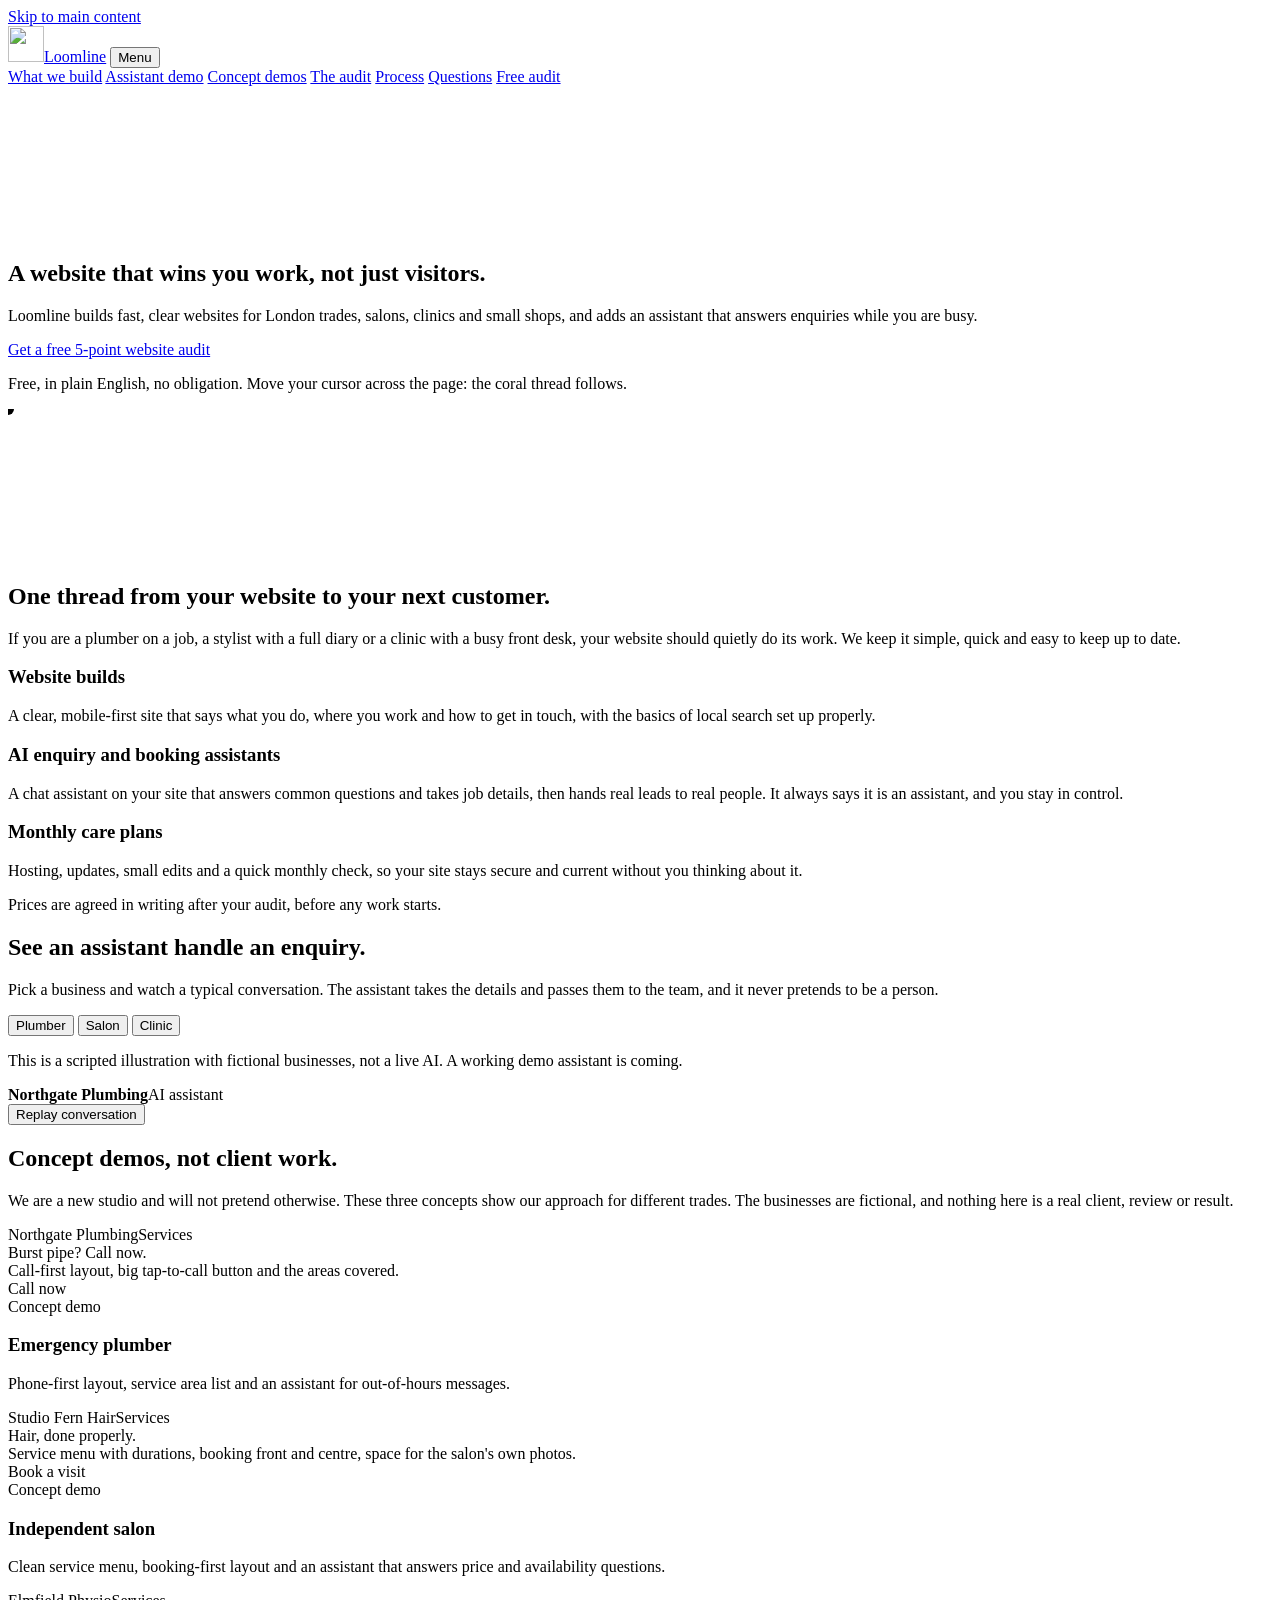
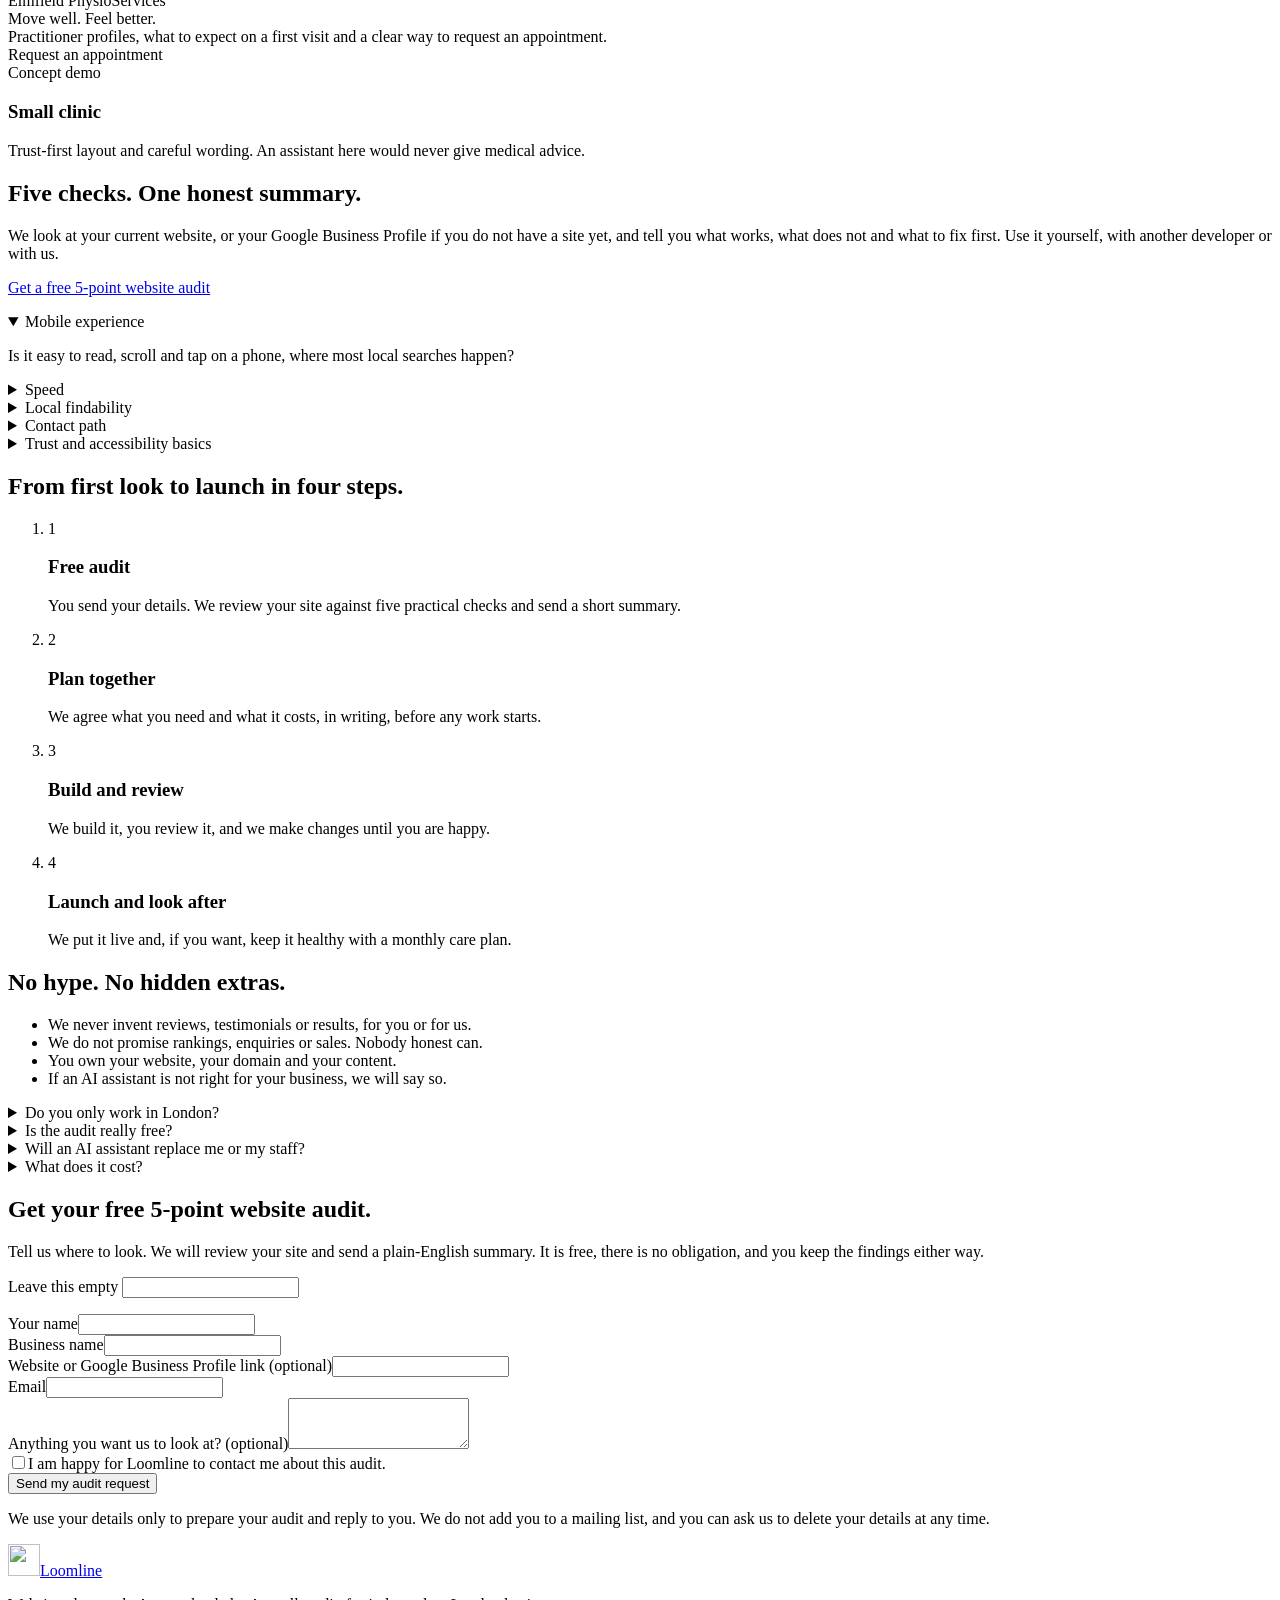
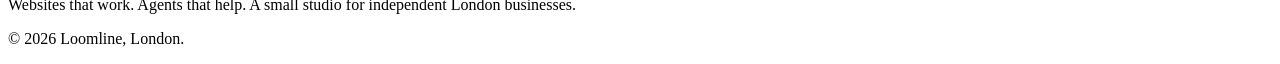
==== index.html @ 02a4888c "Add files via upload" ====
<!doctype html>
<html lang="en-GB">
<head>
<meta charset="utf-8">
<meta name="viewport" content="width=device-width, initial-scale=1">
<title>Loomline | Websites and AI assistants for London local businesses</title>
<meta name="description" content="Loomline builds fast websites and AI enquiry assistants for independent London trades, salons, clinics and small shops. Get a free 5-point website audit.">
<meta name="theme-color" content="#0D0B26">
<meta property="og:type" content="website">
<meta property="og:site_name" content="Loomline">
<meta property="og:locale" content="en_GB">
<meta property="og:title" content="Loomline | Websites and AI assistants for London local businesses">
<meta property="og:description" content="Fast websites and AI enquiry assistants for independent London businesses. Get a free 5-point website audit.">
<!-- TODO before launch: once the domain is chosen, add <link rel="canonical">, og:url and an absolute og:image (assets/og-image.png), and a sitemap line in robots.txt. -->
<link rel="icon" href="favicon.svg" type="image/svg+xml">
<link rel="preconnect" href="https://fonts.googleapis.com"><link rel="preconnect" href="https://fonts.gstatic.com" crossorigin>
<link href="https://fonts.googleapis.com/css2?family=Instrument+Sans:wght@400;500;600&family=Syne:wght@700;800&display=swap" rel="stylesheet">
<script>document.documentElement.className+=' js';</script>
<link rel="stylesheet" href="assets/styles.css">
<script type="application/ld+json">{
 "@context": "https://schema.org",
 "@type": "ProfessionalService",
 "name": "Loomline",
 "description": "Web development and AI agent studio for independent local service businesses in London: website builds, AI enquiry and booking assistants, and monthly care plans.",
 "areaServed": {"@type": "City", "name": "London"},
 "address": {"@type": "PostalAddress", "addressLocality": "London", "addressCountry": "GB"},
 "knowsAbout": ["Web design", "Web development", "Local SEO", "AI chatbots", "Website maintenance"]
}</script>
</head>
<body>
<a class="skip" href="#main">Skip to main content</a>

<header class="bar">
  <a class="brand" href="#top" aria-label="Loomline home"><img src="assets/logo-icon.svg" alt="" width="36" height="36"><span>Loomline</span></a>
  <button class="bar__toggle" type="button" aria-expanded="false" aria-controls="nav">Menu</button>
  <nav class="nav" id="nav" aria-label="Main">
    <a href="#build">What we build</a>
    <a href="#assistant">Assistant demo</a>
    <a href="#demos">Concept demos</a>
    <a href="#audit">The audit</a>
    <a href="#process">Process</a>
    <a href="#faq">Questions</a>
    <a class="btn btn--small" href="#contact">Free audit</a>
  </nav>
</header>

<main id="main">

<section class="hero" id="top">
  <canvas class="hero__canvas" id="weave" aria-hidden="true"></canvas>
  <div class="hero__inner">
    <h1 class="hero__title">
      <span class="hero__line"><span>A&nbsp;website that</span></span>
      <span class="hero__line"><span>wins you work,</span></span>
      <span class="hero__line"><span>not just visitors.</span></span>
    </h1>
    <p class="hero__lead">Loomline builds fast, clear websites for London trades, salons, clinics and small shops, and adds an assistant that answers enquiries while you are busy.</p>
    <div class="hero__actions">
      <a class="btn btn--magnet" href="#contact">Get a free 5-point website audit</a>
      <p class="hero__hint">Free, in plain English, no obligation. Move your cursor across the page: the coral thread follows.</p>
    </div>
  </div>
</section>

<svg class="thread" id="thread" aria-hidden="true" focusable="false"><path class="thread__base"></path><path class="thread__draw"></path><g class="thread__nodes"></g><circle class="thread__head" r="6"></circle></svg>

<section class="section" id="build" data-node>
  <div class="wrap">
    <h2 class="section__title" data-anchor>One thread from your website to your next customer.</h2>
    <p class="section__lead">If you are a plumber on a job, a stylist with a full diary or a clinic with a busy front desk, your website should quietly do its work. We keep it simple, quick and easy to keep up to date.</p>
    <div class="rows">
      <article class="row">
        <h3>Website builds</h3>
        <p>A clear, mobile-first site that says what you do, where you work and how to get in touch, with the basics of local search set up properly.</p>
      </article>
      <article class="row">
        <h3>AI enquiry and booking assistants</h3>
        <p>A chat assistant on your site that answers common questions and takes job details, then hands real leads to real people. It always says it is an assistant, and you stay in control.</p>
      </article>
      <article class="row">
        <h3>Monthly care plans</h3>
        <p>Hosting, updates, small edits and a quick monthly check, so your site stays secure and current without you thinking about it.</p>
      </article>
    </div>
    <p class="section__note">Prices are agreed in writing after your audit, before any work starts.</p>
  </div>
</section>

<section class="section" id="assistant" data-node>
  <div class="wrap split">
    <div>
      <h2 class="section__title" data-anchor>See an assistant handle an enquiry.</h2>
      <p class="section__lead">Pick a business and watch a typical conversation. The assistant takes the details and passes them to the team, and it never pretends to be a person.</p>
      <div class="chips" role="group" aria-label="Choose a demo business">
        <button class="chip" type="button" data-scenario="plumber" aria-pressed="true">Plumber</button>
        <button class="chip" type="button" data-scenario="salon" aria-pressed="false">Salon</button>
        <button class="chip" type="button" data-scenario="clinic" aria-pressed="false">Clinic</button>
      </div>
      <p class="section__note">This is a scripted illustration with fictional businesses, not a live AI. A working demo assistant is coming.</p>
    </div>
    <div class="chat" id="chat">
      <div class="chat__head"><span class="chat__dot"></span><strong id="chatName">Northgate Plumbing</strong><span class="chat__tag">AI assistant</span></div>
      <div class="chat__log" id="chatLog" role="log" aria-live="off"></div>
      <div class="lead-card" id="leadCard" aria-live="polite" hidden></div>
      <button class="chat__replay" id="chatReplay" type="button">Replay conversation</button>
    </div>
  </div>
</section>

<section class="section" id="demos" data-node>
  <div class="wrap">
    <h2 class="section__title" data-anchor>Concept demos, not client work.</h2>
    <p class="section__lead">We are a new studio and will not pretend otherwise. These three concepts show our approach for different trades. The businesses are fictional, and nothing here is a real client, review or result.</p>
    <div class="frames">
      <article class="frame" tabindex="0">
        <div class="frame__top" aria-hidden="true"><i></i><i></i><i></i></div>
        <div class="frame__screen frame__screen--a" aria-hidden="true">
          <div class="mini-nav"><span>Northgate Plumbing</span><span>Services</span></div>
          <div class="mini-h">Burst pipe? Call now.</div>
          <div class="mini-p">Call-first layout, big tap-to-call button and the areas covered.</div>
          <span class="mini-btn">Call now</span>
        </div>
        <div class="frame__meta"><span class="badge">Concept demo</span><h3>Emergency plumber</h3><p>Phone-first layout, service area list and an assistant for out-of-hours messages.</p></div>
      </article>
      <article class="frame" tabindex="0">
        <div class="frame__top" aria-hidden="true"><i></i><i></i><i></i></div>
        <div class="frame__screen frame__screen--b" aria-hidden="true">
          <div class="mini-nav"><span>Studio Fern Hair</span><span>Services</span></div>
          <div class="mini-h">Hair, done properly.</div>
          <div class="mini-p">Service menu with durations, booking front and centre, space for the salon's own photos.</div>
          <span class="mini-btn">Book a visit</span>
        </div>
        <div class="frame__meta"><span class="badge">Concept demo</span><h3>Independent salon</h3><p>Clean service menu, booking-first layout and an assistant that answers price and availability questions.</p></div>
      </article>
      <article class="frame" tabindex="0">
        <div class="frame__top" aria-hidden="true"><i></i><i></i><i></i></div>
        <div class="frame__screen frame__screen--c" aria-hidden="true">
          <div class="mini-nav"><span>Elmfield Physio</span><span>Services</span></div>
          <div class="mini-h">Move well. Feel better.</div>
          <div class="mini-p">Practitioner profiles, what to expect on a first visit and a clear way to request an appointment.</div>
          <span class="mini-btn">Request an appointment</span>
        </div>
        <div class="frame__meta"><span class="badge">Concept demo</span><h3>Small clinic</h3><p>Trust-first layout and careful wording. An assistant here would never give medical advice.</p></div>
      </article>
    </div>
  </div>
</section>

<section class="section" id="audit" data-node>
  <div class="wrap split">
    <div>
      <h2 class="section__title" data-anchor>Five checks. One honest summary.</h2>
      <p class="section__lead">We look at your current website, or your Google Business Profile if you do not have a site yet, and tell you what works, what does not and what to fix first. Use it yourself, with another developer or with us.</p>
      <p class="section__cta"><a class="btn btn--magnet" href="#contact">Get a free 5-point website audit</a></p>
    </div>
    <div class="acc">
      <details name="audit" open><summary>Mobile experience</summary><p>Is it easy to read, scroll and tap on a phone, where most local searches happen?</p></details>
      <details name="audit"><summary>Speed</summary><p>Does the page load quickly on an ordinary mobile connection?</p></details>
      <details name="audit"><summary>Local findability</summary><p>Do titles, headings and local details help you appear for the work you want in your area?</p></details>
      <details name="audit"><summary>Contact path</summary><p>Can a visitor call, book or enquire in one or two taps, and does the form actually work?</p></details>
      <details name="audit"><summary>Trust and accessibility basics</summary><p>Is it readable, usable by keyboard and clear about who you are?</p></details>
    </div>
  </div>
</section>

<section class="section" id="process" data-node>
  <div class="wrap">
    <h2 class="section__title" data-anchor>From first look to launch in four steps.</h2>
    <ol class="steps">
      <li><span class="steps__n">1</span><h3>Free audit</h3><p>You send your details. We review your site against five practical checks and send a short summary.</p></li>
      <li><span class="steps__n">2</span><h3>Plan together</h3><p>We agree what you need and what it costs, in writing, before any work starts.</p></li>
      <li><span class="steps__n">3</span><h3>Build and review</h3><p>We build it, you review it, and we make changes until you are happy.</p></li>
      <li><span class="steps__n">4</span><h3>Launch and look after</h3><p>We put it live and, if you want, keep it healthy with a monthly care plan.</p></li>
    </ol>
  </div>
</section>

<section class="section" id="faq" data-node>
  <div class="wrap split">
    <div>
      <h2 class="section__title" data-anchor>No hype. No hidden extras.</h2>
      <ul class="ticks">
        <li>We never invent reviews, testimonials or results, for you or for us.</li>
        <li>We do not promise rankings, enquiries or sales. Nobody honest can.</li>
        <li>You own your website, your domain and your content.</li>
        <li>If an AI assistant is not right for your business, we will say so.</li>
      </ul>
    </div>
    <div class="acc">
      <details><summary>Do you only work in London?</summary><p>London is our focus, so we can talk things through in person if that helps. Remote work is fine too.</p></details>
      <details><summary>Is the audit really free?</summary><p>Yes. You get a short written summary of what we found. We will mention how we could help, but there is no pressure and no obligation.</p></details>
      <details><summary>Will an AI assistant replace me or my staff?</summary><p>No. It handles the repetitive first questions and takes down job details so you can reply faster. A person always handles the real work and the final decisions.</p></details>
      <details><summary>What does it cost?</summary><p>Every business is different, so we quote after the audit and agree the price in writing before any work starts.</p></details>
    </div>
  </div>
</section>

<section class="contact" id="contact">
  <div class="wrap split">
    <div>
      <h2 class="section__title section__title--ink">Get your free <span style="white-space:nowrap">5-point</span> website audit.</h2>
      <p class="section__lead section__lead--ink">Tell us where to look. We will review your site and send a plain-English summary. It is free, there is no obligation, and you keep the findings either way.</p>
    </div>
    <form class="form" id="auditForm" name="audit" method="POST" action="/" data-netlify="true" netlify-honeypot="bot-field" novalidate>
      <input type="hidden" name="form-name" value="audit">
      <p class="form__trap"><label>Leave this empty <input name="bot-field" tabindex="-1" autocomplete="off"></label></p>
      <div class="field"><label for="f-name">Your name</label><input id="f-name" name="name" type="text" autocomplete="name" required></div>
      <div class="field"><label for="f-biz">Business name</label><input id="f-biz" name="business" type="text" autocomplete="organization" required></div>
      <div class="field"><label for="f-url">Website or Google Business Profile link <span class="field__opt">(optional)</span></label><input id="f-url" name="website" type="text" inputmode="url" autocomplete="url"></div>
      <div class="field"><label for="f-email">Email</label><input id="f-email" name="email" type="email" autocomplete="email" required></div>
      <div class="field"><label for="f-msg">Anything you want us to look at? <span class="field__opt">(optional)</span></label><textarea id="f-msg" name="message" rows="3"></textarea></div>
      <div class="check"><input id="f-ok" name="consent" type="checkbox" required><label for="f-ok">I am happy for Loomline to contact me about this audit.</label></div>
      <button class="btn btn--ink" type="submit">Send my audit request</button>
      <p class="form__status" id="formStatus" role="status"></p>
      <p class="form__privacy">We use your details only to prepare your audit and reply to you. We do not add you to a mailing list, and you can ask us to delete your details at any time.</p>
    </form>
  </div>
</section>

</main>

<footer class="foot">
  <div class="foot__inner">
    <a class="brand" href="#top" aria-label="Loomline home"><img src="assets/logo-icon.svg" alt="" width="32" height="32"><span>Loomline</span></a>
    <p>Websites that work. Agents that help. A small studio for independent London businesses.</p>
    <p class="foot__legal">&copy; <span id="year">2026</span> Loomline, London.</p>
  </div>
</footer>

<!-- TODO before launch: add a full privacy notice, the legal entity name and company number if any, and a real contact email or phone if you want one shown. -->
<script src="assets/app.js" defer></script>
</body>
</html>
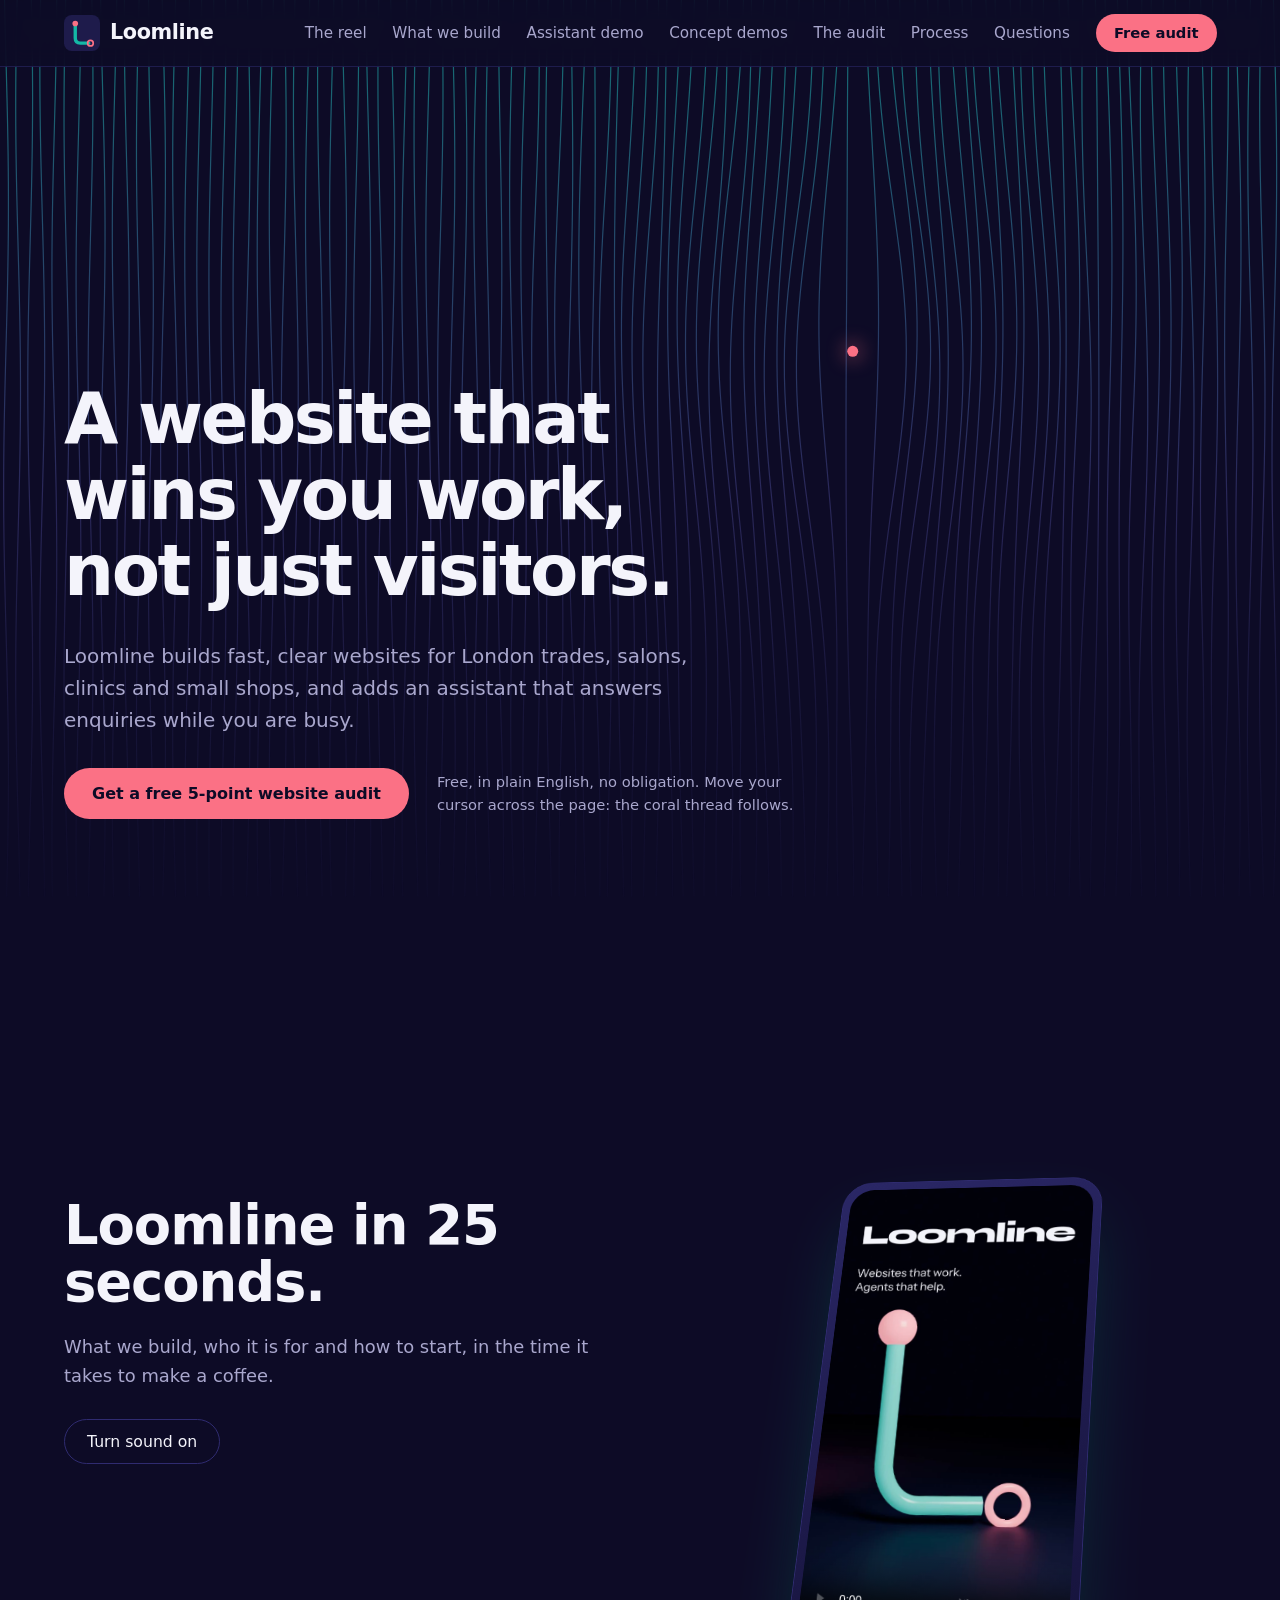
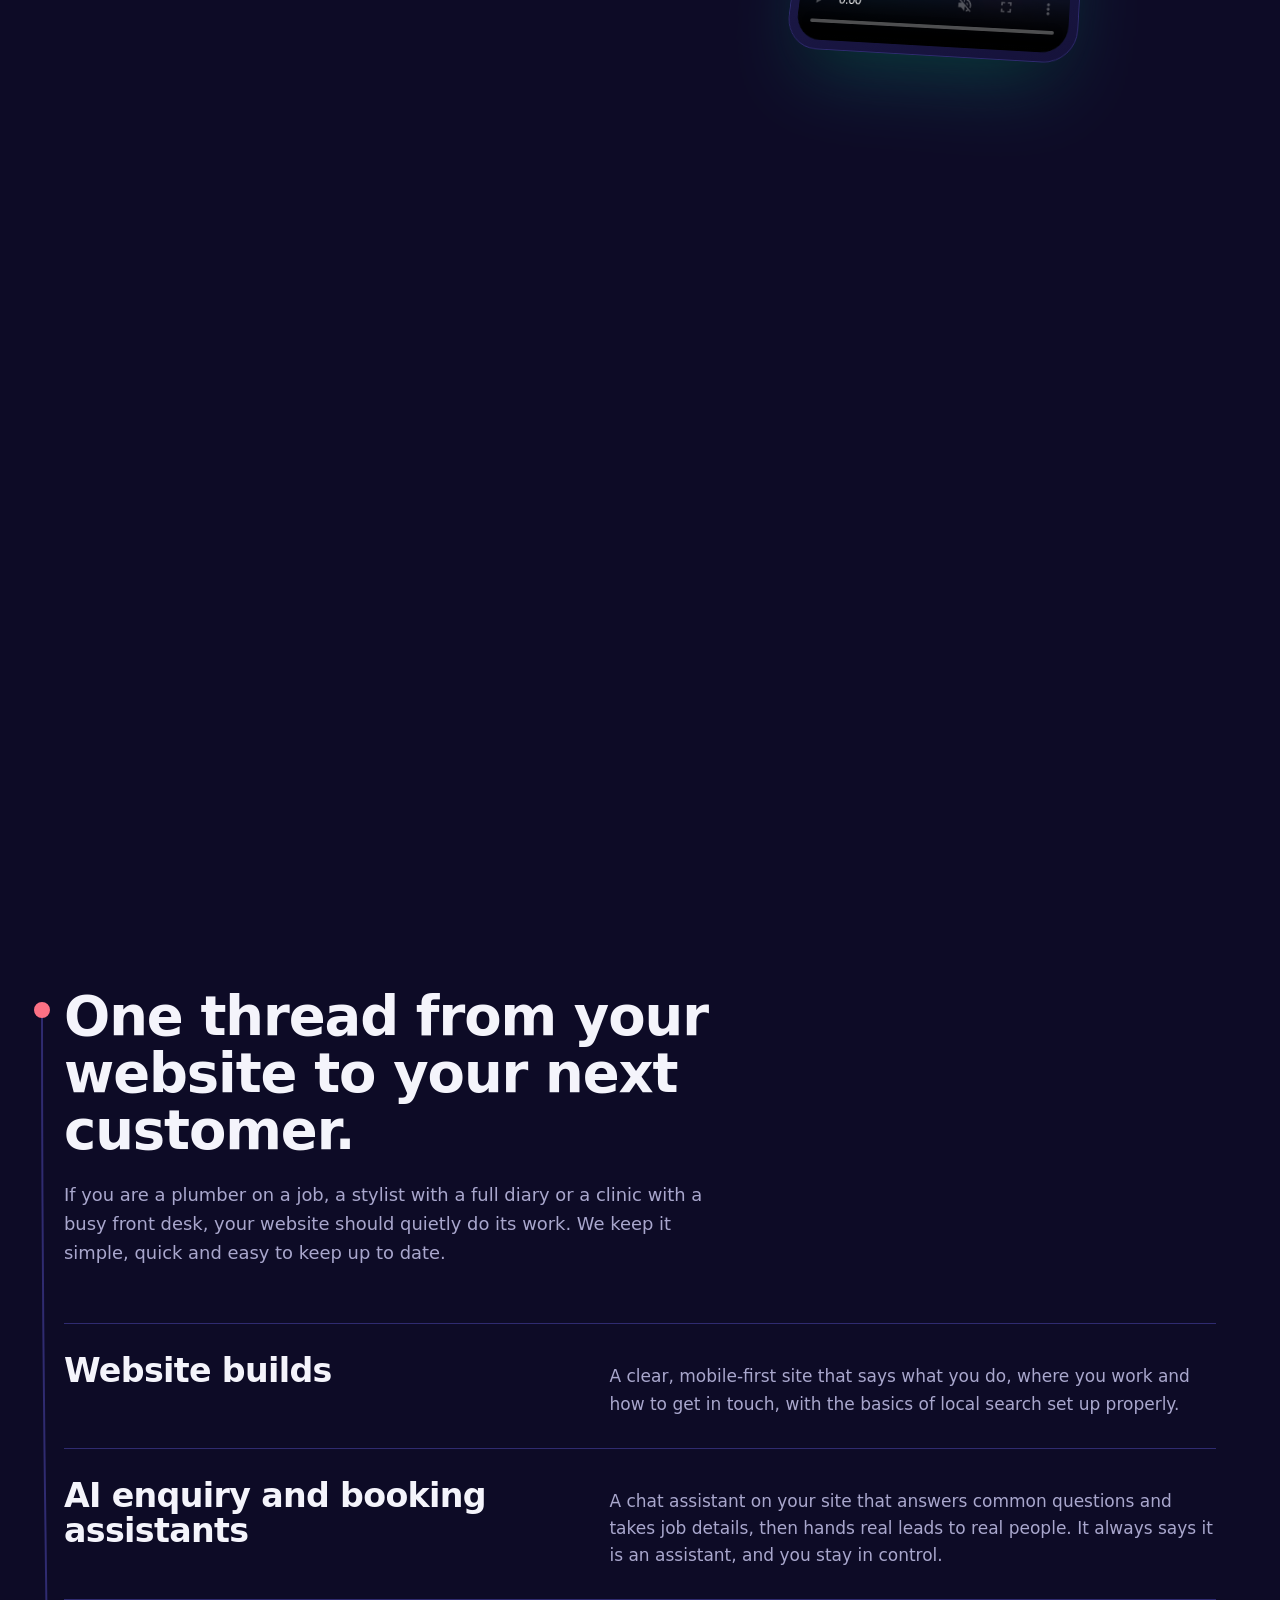
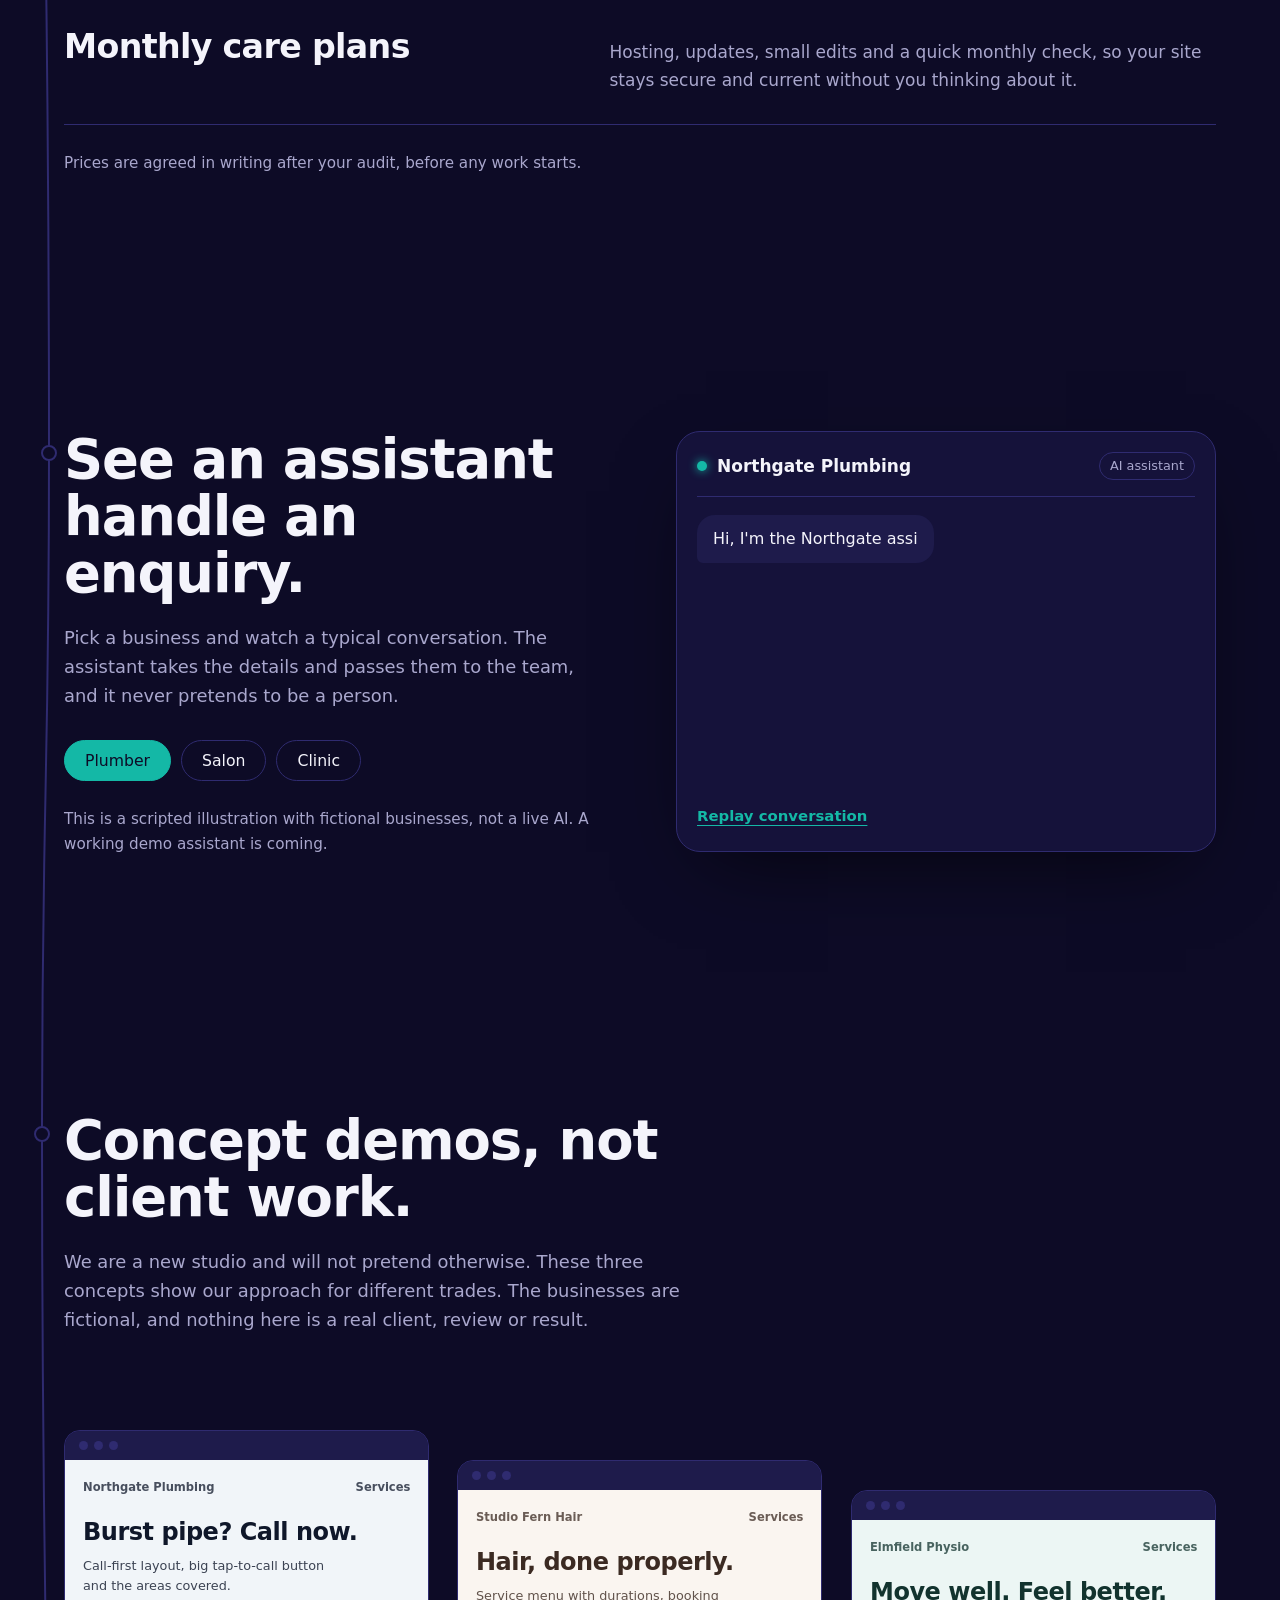
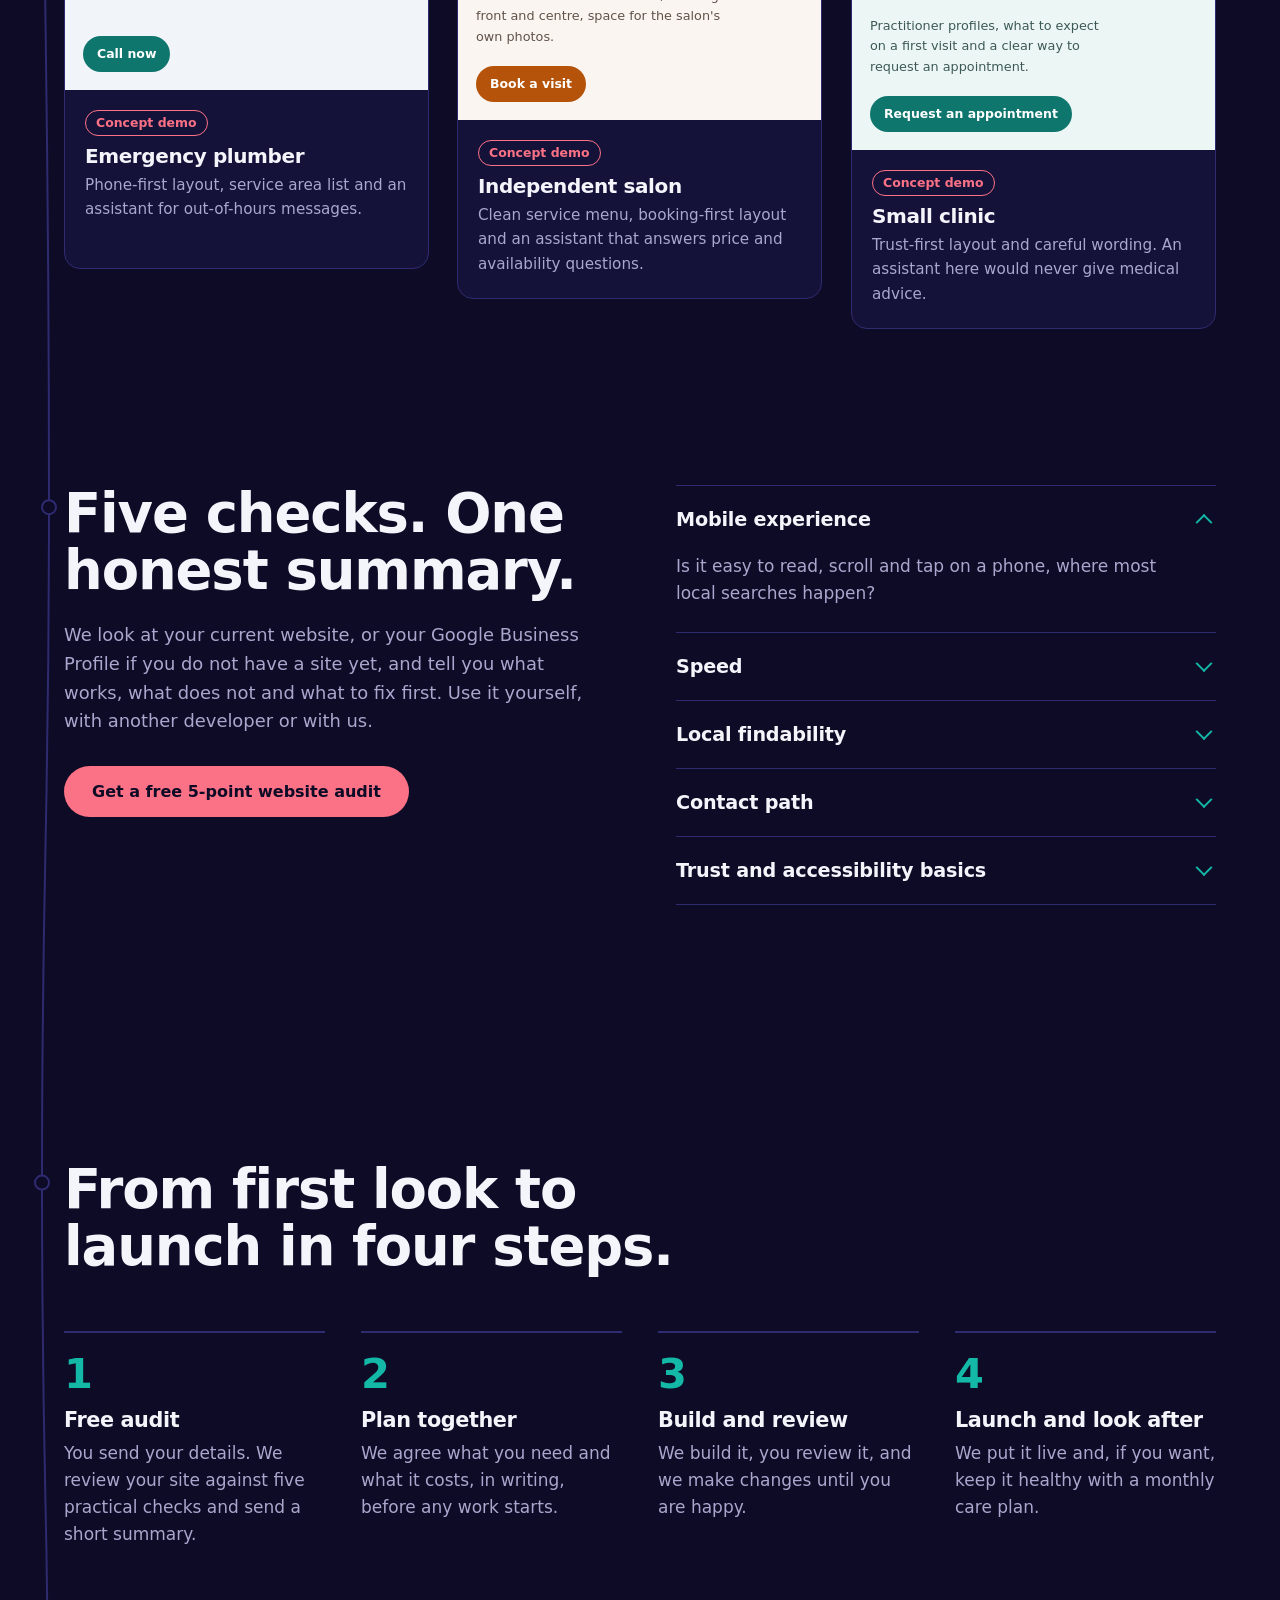
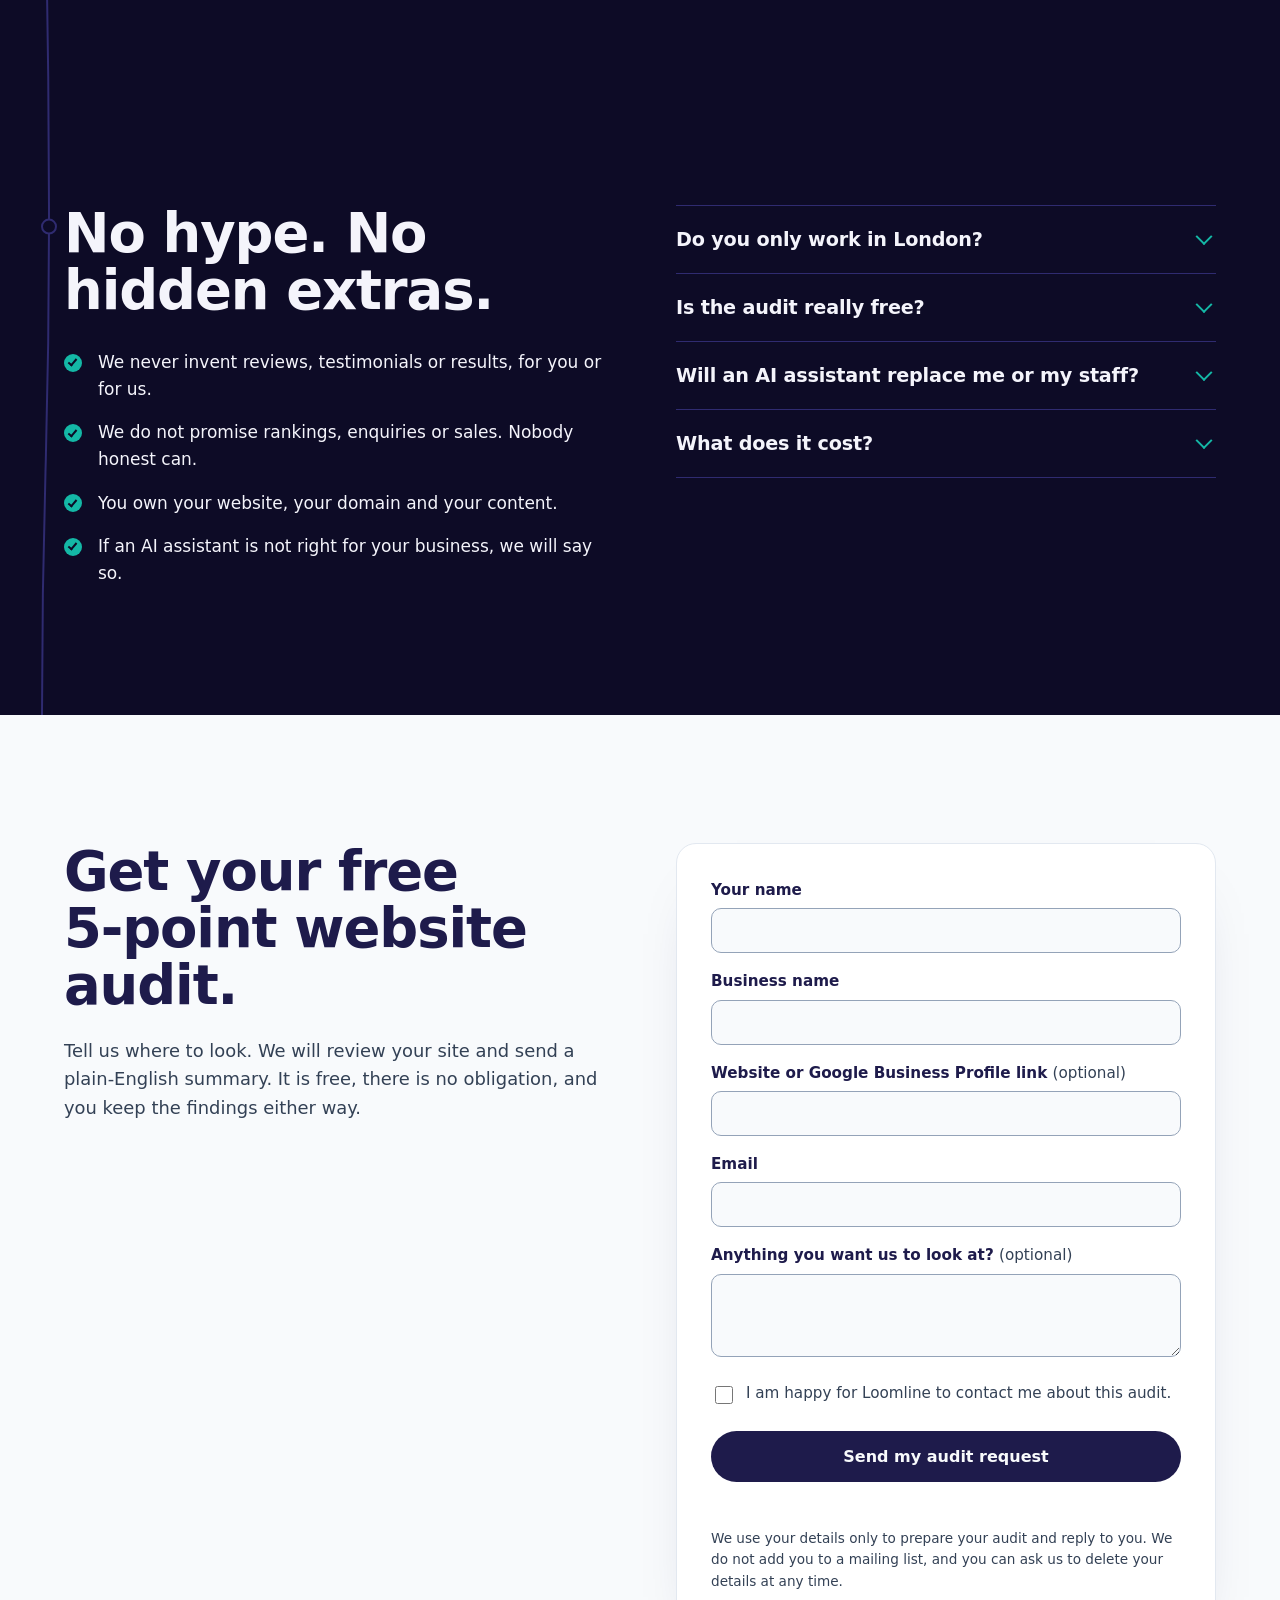
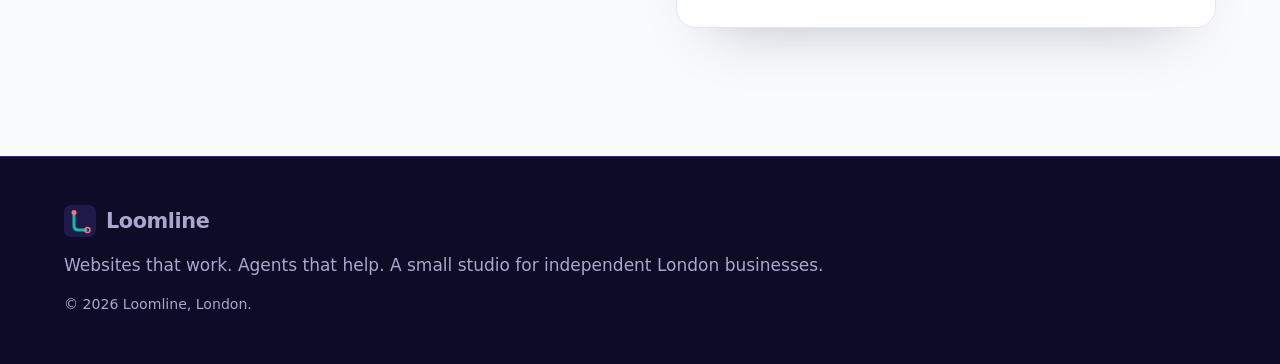
==== commit 167d6978: "Add scroll animations and the launch reel" ====
--- a/index.html
+++ b/index.html
@@ -34,6 +34,7 @@
   <a class="brand" href="#top" aria-label="Loomline home"><img src="assets/logo-icon.svg" alt="" width="36" height="36"><span>Loomline</span></a>
   <button class="bar__toggle" type="button" aria-expanded="false" aria-controls="nav">Menu</button>
   <nav class="nav" id="nav" aria-label="Main">
+    <a href="#reel">The reel</a>
     <a href="#build">What we build</a>
     <a href="#assistant">Assistant demo</a>
     <a href="#demos">Concept demos</a>
@@ -62,11 +63,26 @@
   </div>
 </section>
 
+<section class="reel" id="reel" aria-labelledby="reel-title">
+  <div class="reel__inner">
+    <div class="reel__copy">
+      <h2 class="section__title" id="reel-title" data-reveal>Loomline in 25 seconds.</h2>
+      <p class="section__lead">What we build, who it is for and how to start, in the time it takes to make a coffee.</p>
+      <button class="reel__sound" id="reelSound" type="button" aria-pressed="false">Turn sound on</button>
+    </div>
+    <div class="reel__stage">
+      <div class="reel__phone" id="reelPhone">
+        <video id="reelVideo" class="reel__video" src="assets/media/loomline-reel.mp4" poster="assets/media/reel-poster.jpg" muted loop playsinline preload="metadata" width="720" height="1280" aria-label="Loomline launch reel, 25 seconds"></video>
+      </div>
+    </div>
+  </div>
+</section>
+
 <svg class="thread" id="thread" aria-hidden="true" focusable="false"><path class="thread__base"></path><path class="thread__draw"></path><g class="thread__nodes"></g><circle class="thread__head" r="6"></circle></svg>
 
 <section class="section" id="build" data-node>
   <div class="wrap">
-    <h2 class="section__title" data-anchor>One thread from your website to your next customer.</h2>
+    <h2 class="section__title" data-anchor data-reveal>One thread from your website to your next customer.</h2>
     <p class="section__lead">If you are a plumber on a job, a stylist with a full diary or a clinic with a busy front desk, your website should quietly do its work. We keep it simple, quick and easy to keep up to date.</p>
     <div class="rows">
       <article class="row">
@@ -89,7 +105,7 @@
 <section class="section" id="assistant" data-node>
   <div class="wrap split">
     <div>
-      <h2 class="section__title" data-anchor>See an assistant handle an enquiry.</h2>
+      <h2 class="section__title" data-anchor data-reveal>See an assistant handle an enquiry.</h2>
       <p class="section__lead">Pick a business and watch a typical conversation. The assistant takes the details and passes them to the team, and it never pretends to be a person.</p>
       <div class="chips" role="group" aria-label="Choose a demo business">
         <button class="chip" type="button" data-scenario="plumber" aria-pressed="true">Plumber</button>
@@ -109,7 +125,7 @@
 
 <section class="section" id="demos" data-node>
   <div class="wrap">
-    <h2 class="section__title" data-anchor>Concept demos, not client work.</h2>
+    <h2 class="section__title" data-anchor data-reveal>Concept demos, not client work.</h2>
     <p class="section__lead">We are a new studio and will not pretend otherwise. These three concepts show our approach for different trades. The businesses are fictional, and nothing here is a real client, review or result.</p>
     <div class="frames">
       <article class="frame" tabindex="0">
@@ -149,7 +165,7 @@
 <section class="section" id="audit" data-node>
   <div class="wrap split">
     <div>
-      <h2 class="section__title" data-anchor>Five checks. One honest summary.</h2>
+      <h2 class="section__title" data-anchor data-reveal>Five checks. One honest summary.</h2>
       <p class="section__lead">We look at your current website, or your Google Business Profile if you do not have a site yet, and tell you what works, what does not and what to fix first. Use it yourself, with another developer or with us.</p>
       <p class="section__cta"><a class="btn btn--magnet" href="#contact">Get a free 5-point website audit</a></p>
     </div>
@@ -165,7 +181,7 @@
 
 <section class="section" id="process" data-node>
   <div class="wrap">
-    <h2 class="section__title" data-anchor>From first look to launch in four steps.</h2>
+    <h2 class="section__title" data-anchor data-reveal>From first look to launch in four steps.</h2>
     <ol class="steps">
       <li><span class="steps__n">1</span><h3>Free audit</h3><p>You send your details. We review your site against five practical checks and send a short summary.</p></li>
       <li><span class="steps__n">2</span><h3>Plan together</h3><p>We agree what you need and what it costs, in writing, before any work starts.</p></li>
@@ -178,7 +194,7 @@
 <section class="section" id="faq" data-node>
   <div class="wrap split">
     <div>
-      <h2 class="section__title" data-anchor>No hype. No hidden extras.</h2>
+      <h2 class="section__title" data-anchor data-reveal>No hype. No hidden extras.</h2>
       <ul class="ticks">
         <li>We never invent reviews, testimonials or results, for you or for us.</li>
         <li>We do not promise rankings, enquiries or sales. Nobody honest can.</li>
@@ -198,7 +214,7 @@
 <section class="contact" id="contact">
   <div class="wrap split">
     <div>
-      <h2 class="section__title section__title--ink">Get your free <span style="white-space:nowrap">5-point</span> website audit.</h2>
+      <h2 class="section__title section__title--ink" data-reveal>Get your free <span style="white-space:nowrap">5-point</span> website audit.</h2>
       <p class="section__lead section__lead--ink">Tell us where to look. We will review your site and send a plain-English summary. It is free, there is no obligation, and you keep the findings either way.</p>
     </div>
     <form class="form" id="auditForm" name="audit" method="POST" action="/" data-netlify="true" netlify-honeypot="bot-field" novalidate>
@@ -228,6 +244,10 @@
 </footer>
 
 <!-- TODO before launch: add a full privacy notice, the legal entity name and company number if any, and a real contact email or phone if you want one shown. -->
+<script src="assets/vendor/gsap.min.js" defer></script>
+<script src="assets/vendor/ScrollTrigger.min.js" defer></script>
+<script src="assets/vendor/SplitText.min.js" defer></script>
 <script src="assets/app.js" defer></script>
+<script src="assets/motion.js" defer></script>
 </body>
 </html>
--- a/assets/styles.css
+++ b/assets/styles.css
@@ -0,0 +1,211 @@
+:root{
+  --bg:#0D0B26; --surface:#15123A; --surface-2:#1E1B4B; --line:#2F2B70;
+  --text:#F4F4FB; --muted:#A9A7CD; --teal:#14B8A6; --teal-deep:#0F766E; --coral:#FB7185;
+  --paper:#F8FAFC; --ink:#1E1B4B; --slate:#334155;
+  --gutter:clamp(36px,5vw,64px);
+  --display:'Syne','Trebuchet MS',system-ui,sans-serif;
+  --body:'Instrument Sans',system-ui,-apple-system,'Segoe UI',sans-serif;
+}
+*,*::before,*::after{box-sizing:border-box}
+html{scroll-behavior:smooth;-webkit-text-size-adjust:100%}
+body{margin:0;background:var(--bg);color:var(--text);font-family:var(--body);font-size:1.0625rem;line-height:1.6;overflow-x:hidden}
+img,svg,canvas{display:block;max-width:100%}
+a{color:inherit}
+:focus-visible{outline:3px solid var(--teal);outline-offset:3px;border-radius:4px}
+.skip{position:fixed;left:12px;top:-60px;background:var(--coral);color:var(--bg);padding:10px 16px;border-radius:8px;z-index:100;font-weight:600;text-decoration:none}
+.skip:focus{top:12px}
+h1,h2,h3{font-family:var(--display);line-height:1.05;margin:0;letter-spacing:-0.02em}
+p{margin:0}
+
+/* header */
+.bar{position:fixed;inset:0 0 auto 0;z-index:50;display:flex;align-items:center;justify-content:space-between;padding:14px var(--gutter);background:rgba(13,11,38,.86);border-bottom:1px solid rgba(47,43,112,.55);backdrop-filter:blur(10px);-webkit-backdrop-filter:blur(10px)}
+.brand{display:inline-flex;align-items:center;gap:10px;text-decoration:none;font-family:var(--display);font-weight:800;font-size:1.3rem;letter-spacing:-0.02em}
+.nav{display:flex;align-items:center;gap:clamp(14px,2vw,28px);font-size:.95rem}
+.nav a{text-decoration:none;color:var(--muted);transition:color .2s}
+.nav a:hover{color:var(--text)}
+.nav .btn{color:var(--bg)}
+.bar__toggle{display:none;background:transparent;color:var(--text);border:1px solid var(--line);border-radius:999px;padding:8px 16px;font:inherit;cursor:pointer}
+
+/* buttons */
+.btn{display:inline-block;background:var(--coral);color:var(--bg);font-weight:600;text-decoration:none;border:0;border-radius:999px;padding:16px 28px;font:600 1rem/1.2 var(--body);cursor:pointer;transition:box-shadow .25s,transform .25s;will-change:transform}
+.btn:hover{box-shadow:0 10px 40px -8px rgba(251,113,133,.65)}
+.btn--small{padding:10px 18px;font-size:.92rem}
+.btn--ink{background:var(--ink);color:var(--paper);width:100%;margin-top:6px}
+.btn--ink:hover{box-shadow:0 10px 30px -10px rgba(30,27,75,.6)}
+
+/* hero */
+.hero{position:relative;min-height:100svh;display:flex;align-items:flex-end;overflow:hidden}
+.hero__canvas{position:absolute;inset:0;width:100%;height:100%;touch-action:pan-y}
+.hero__inner{position:relative;z-index:2;width:min(1180px,100% - 2*var(--gutter));margin:0 auto;padding:140px 0 clamp(48px,9vh,96px);pointer-events:none}
+.hero__inner a{pointer-events:auto}
+.hero__title{font-weight:800;font-size:clamp(2.1rem,5.5vw,5rem);letter-spacing:-0.035em;line-height:1}
+.hero__line{display:block;overflow:hidden;padding-bottom:.08em}
+.hero__line>span{display:block}
+.hero__lead{max-width:52ch;margin-top:28px;font-size:clamp(1.05rem,1.6vw,1.25rem);color:var(--muted)}
+.hero__actions{display:flex;flex-wrap:wrap;align-items:center;gap:18px 28px;margin-top:32px}
+.hero__hint{font-size:.92rem;color:var(--muted);max-width:40ch}
+
+/* load sequence (CSS only so nothing depends on JS finishing) */
+@keyframes rise{from{transform:translateY(105%)}to{transform:none}}
+@keyframes fadeup{from{opacity:0;transform:translateY(14px)}to{opacity:1;transform:none}}
+.js .hero__line>span{animation:rise 1s cubic-bezier(.2,.8,.2,1) both}
+.js .hero__line:nth-child(1)>span{animation-delay:.55s}
+.js .hero__line:nth-child(2)>span{animation-delay:.7s}
+.js .hero__line:nth-child(3)>span{animation-delay:.85s}
+.js .hero__lead,.js .hero__actions{animation:fadeup .9s ease both;animation-delay:1.3s}
+
+/* scroll thread */
+main{position:relative}
+.thread{position:absolute;left:0;top:0;width:100%;height:100%;pointer-events:none;overflow:visible;z-index:0}
+.thread__base{fill:none;stroke:var(--line);stroke-width:2}
+.thread__draw{fill:none;stroke:var(--teal);stroke-width:3;stroke-linecap:round}
+.thread__node{fill:var(--bg);stroke:var(--line);stroke-width:2;transition:fill .3s,stroke .3s}
+.thread__node.is-on{fill:var(--coral);stroke:var(--coral)}
+.thread__head{fill:var(--coral);filter:drop-shadow(0 0 8px rgba(251,113,133,.9))}
+
+/* sections */
+.section,.contact{position:relative;z-index:1}
+.section{padding:clamp(72px,10vw,140px) 0}
+.wrap{width:min(1180px,100% - 2*var(--gutter));margin:0 auto}
+.split{display:grid;grid-template-columns:1fr;gap:48px}
+@media(min-width:900px){.split{grid-template-columns:1fr 1fr;gap:72px;align-items:start}}
+.section__title{font-weight:700;font-size:clamp(1.9rem,4.4vw,3.4rem);max-width:19ch}
+.section__lead{max-width:58ch;margin-top:22px;color:var(--muted);font-size:1.12rem}
+.section__note{max-width:58ch;margin-top:26px;color:var(--muted);font-size:.95rem}
+.section__cta{margin-top:30px}
+
+/* offer rows */
+.rows{margin-top:56px;border-top:1px solid var(--line)}
+.row{display:grid;gap:10px 40px;padding:30px 0;border-bottom:1px solid var(--line);transition:padding-left .3s,border-color .3s}
+@media(min-width:800px){.row{grid-template-columns:minmax(0,1fr) minmax(0,1.2fr);align-items:baseline}}
+.row h3{font-size:clamp(1.4rem,2.6vw,2.1rem);font-weight:700}
+.row p{color:var(--muted);max-width:56ch}
+.row:hover{padding-left:14px;border-bottom-color:var(--teal)}
+
+/* chat demo */
+.chips{display:flex;flex-wrap:wrap;gap:10px;margin-top:30px}
+.chip{background:transparent;color:var(--text);border:1px solid var(--line);border-radius:999px;padding:10px 20px;font:500 .98rem var(--body);cursor:pointer;transition:background .2s,border-color .2s,color .2s}
+.chip:hover{border-color:var(--teal)}
+.chip[aria-pressed="true"]{background:var(--teal);border-color:var(--teal);color:var(--bg)}
+.chat{background:var(--surface);border:1px solid var(--line);border-radius:24px;padding:20px;box-shadow:0 30px 80px -30px rgba(0,0,0,.7)}
+.chat__head{display:flex;align-items:center;gap:10px;padding-bottom:16px;border-bottom:1px solid var(--line)}
+.chat__dot{width:10px;height:10px;border-radius:50%;background:var(--teal);box-shadow:0 0 10px var(--teal)}
+.chat__head{flex-wrap:wrap}
+.chat__tag{margin-left:auto;white-space:nowrap;font-size:.8rem;color:var(--muted);border:1px solid var(--line);border-radius:999px;padding:3px 10px}
+.chat__log{min-height:290px;display:flex;flex-direction:column;gap:10px;padding:18px 0}
+.msg{max-width:84%;padding:12px 16px;border-radius:18px;font-size:1rem;line-height:1.45;animation:fadeup .35s ease both}
+.msg--bot{background:var(--surface-2);border-bottom-left-radius:6px;align-self:flex-start}
+.msg--me{background:var(--teal);color:var(--bg);border-bottom-right-radius:6px;align-self:flex-end;font-weight:500}
+.typing{display:inline-flex;gap:5px;align-items:center;height:1.45em}
+.typing i{width:7px;height:7px;border-radius:50%;background:var(--muted);animation:blink 1s infinite}
+.typing i:nth-child(2){animation-delay:.15s}.typing i:nth-child(3){animation-delay:.3s}
+@keyframes blink{0%,60%,100%{opacity:.3;transform:none}30%{opacity:1;transform:translateY(-3px)}}
+.lead-card{border:1px dashed var(--coral);border-radius:14px;padding:14px 16px;margin-top:4px;animation:fadeup .5s ease both}
+.lead-card[hidden]{display:none}
+.lead-card h4{margin:0 0 8px;font:700 .95rem var(--display);color:var(--coral)}
+.lead-card dl{margin:0;display:grid;grid-template-columns:auto 1fr;gap:4px 16px;font-size:.93rem}
+.lead-card dt{color:var(--muted)}.lead-card dd{margin:0}
+.chat__replay{margin-top:14px;background:transparent;border:0;color:var(--teal);font:600 .93rem var(--body);cursor:pointer;padding:6px 0;text-decoration:underline;text-underline-offset:4px}
+
+/* concept frames */
+.frames{display:grid;gap:28px;margin-top:56px;grid-template-columns:repeat(auto-fit,minmax(260px,1fr))}
+.frame{display:flex;flex-direction:column;background:var(--surface);border:1px solid var(--line);border-radius:16px;overflow:hidden;transform:perspective(900px) rotateX(var(--rx,0deg)) rotateY(var(--ry,0deg));transition:transform .25s ease,border-color .25s;position:relative}
+.frame:hover,.frame:focus-visible{border-color:var(--teal)}
+.frame::after{content:"";position:absolute;inset:0;pointer-events:none;background:radial-gradient(circle at var(--gx,50%) var(--gy,0%),rgba(255,255,255,.12),transparent 55%);opacity:0;transition:opacity .25s}
+.frame:hover::after{opacity:1}
+.frame__top{display:flex;gap:6px;padding:10px 14px;background:var(--surface-2)}
+.frame__top i{width:9px;height:9px;border-radius:50%;background:var(--line)}
+.frame__screen{padding:18px;min-height:230px;display:flex;flex-direction:column;gap:10px}
+.frame__meta{flex:1}
+.frame__screen--a{background:#F1F5F9;color:#0F172A}
+.frame__screen--b{background:#FAF5F0;color:#3B2A22}
+.frame__screen--c{background:#ECF6F4;color:#12332E}
+.mini-nav{display:flex;justify-content:space-between;font-size:.72rem;font-weight:600;opacity:.75}
+.mini-h{font:800 1.5rem/1.05 var(--display);margin-top:14px;letter-spacing:-0.02em}
+.mini-p{font-size:.8rem;opacity:.8;max-width:30ch}
+.mini-btn{margin-top:auto;align-self:flex-start;font-size:.78rem;font-weight:600;padding:8px 14px;border-radius:999px;color:#fff}
+.frame__screen--a .mini-btn{background:#0F766E}
+.frame__screen--b .mini-btn{background:#B45309}
+.frame__screen--c .mini-btn{background:#0F766E}
+.frame__meta{padding:18px 20px 22px}
+.frame__meta h3{font-size:1.25rem;margin:10px 0 6px}
+.frame__meta p{font-size:.95rem;color:var(--muted)}
+.badge{display:inline-block;font-size:.78rem;font-weight:600;color:var(--coral);border:1px solid var(--coral);border-radius:999px;padding:2px 10px}
+
+/* accordion */
+.acc{border-top:1px solid var(--line)}
+.acc details{border-bottom:1px solid var(--line)}
+.acc summary{list-style:none;cursor:pointer;padding:22px 40px 22px 0;font:700 1.2rem var(--display);letter-spacing:-0.01em;position:relative}
+.acc summary::-webkit-details-marker{display:none}
+.acc summary::after{content:"";position:absolute;right:6px;top:50%;width:12px;height:12px;border-right:2px solid var(--teal);border-bottom:2px solid var(--teal);transform:translateY(-70%) rotate(45deg);transition:transform .3s}
+.acc details[open] summary::after{transform:translateY(-30%) rotate(-135deg)}
+.acc details p{padding:0 40px 24px 0;color:var(--muted);max-width:52ch}
+.acc details[open] p{animation:fadeup .35s ease both}
+
+/* steps */
+.steps{list-style:none;margin:56px 0 0;padding:0;display:grid;gap:36px;grid-template-columns:repeat(auto-fit,minmax(220px,1fr))}
+.steps li{border-top:2px solid var(--line);padding-top:20px}
+.steps li:hover{border-top-color:var(--teal)}
+.steps__n{font:800 2.6rem/1 var(--display);color:var(--teal)}
+.steps h3{font-size:1.3rem;margin:14px 0 8px}
+.steps p{color:var(--muted)}
+
+/* ticks */
+.ticks{list-style:none;margin:30px 0 0;padding:0;display:grid;gap:16px;max-width:52ch}
+.ticks li{position:relative;padding-left:34px;color:var(--text)}
+.ticks li::before{content:"";position:absolute;left:0;top:.28em;width:18px;height:18px;border-radius:50%;background:var(--teal)}
+.ticks li::after{content:"";position:absolute;left:6px;top:.5em;width:5px;height:9px;border-right:2px solid var(--bg);border-bottom:2px solid var(--bg);transform:rotate(40deg)}
+
+/* contact (light) */
+.contact{background:var(--paper);color:var(--ink);padding:clamp(72px,10vw,140px) 0}
+.section__title--ink{color:var(--ink)}
+.section__lead--ink{color:var(--slate)}
+.form{background:#fff;border:1px solid #E2E8F0;border-radius:20px;padding:clamp(20px,3vw,34px);box-shadow:0 30px 60px -40px rgba(30,27,75,.35)}
+.form__trap{position:absolute;left:-9999px;height:0;overflow:hidden}
+.field{margin-bottom:16px}
+.field label{display:block;font-weight:600;font-size:.95rem;margin-bottom:6px;color:var(--ink)}
+.field__opt{font-weight:400;color:var(--slate)}
+.field input,.field textarea{width:100%;font:1rem var(--body);color:var(--ink);background:var(--paper);border:1.5px solid #94A3B8;border-radius:10px;padding:12px 14px}
+.field input:focus,.field textarea:focus{outline:3px solid var(--teal);outline-offset:1px;border-color:var(--teal-deep)}
+.field .is-bad{border-color:#BE123C}
+.check{display:flex;gap:10px;align-items:flex-start;margin:6px 0 18px}
+.check input{margin-top:.35em;width:18px;height:18px;accent-color:var(--teal-deep)}
+.check label{font-size:.95rem;color:var(--slate)}
+.form__status{min-height:1.4em;margin-top:12px;font-weight:600}
+.form__status.is-ok{color:var(--teal-deep)}.form__status.is-err{color:#BE123C}
+.form__privacy{margin-top:10px;font-size:.85rem;color:var(--slate)}
+
+/* footer */
+.foot{background:var(--bg);padding:48px var(--gutter);border-top:1px solid var(--line);position:relative;z-index:1}
+.foot__inner{width:min(1180px,100%);margin:0 auto;display:grid;gap:14px;color:var(--muted)}
+.foot__legal{font-size:.88rem}
+
+/* small screens */
+@media(max-width:860px){
+  .bar__toggle{display:inline-block}
+  .nav{position:fixed;inset:64px 0 auto 0;flex-direction:column;align-items:stretch;gap:0;background:var(--surface);border-bottom:1px solid var(--line);padding:8px var(--gutter) 20px;display:none}
+  .nav.is-open{display:flex}
+  .nav a{padding:14px 0;border-bottom:1px solid var(--line);color:var(--text)}
+  .nav .btn{margin-top:14px;text-align:center;border-bottom:0}
+  .hero__title{font-size:clamp(2rem,9.2vw,3.4rem)}
+}
+
+/* reduced motion: still, complete, readable */
+@media(prefers-reduced-motion:reduce){
+  html{scroll-behavior:auto}
+  *,*::before,*::after{animation:none!important;transition:none!important}
+  .frame{transform:none!important}
+}
+
+/* ---------- reel section ---------- */
+.reel{position:relative;z-index:1;padding:clamp(72px,10vw,140px) 0}
+.reel__inner{width:min(1180px,100% - 2*var(--gutter));margin:0 auto;display:grid;gap:48px;align-items:center}
+@media(min-width:900px){.reel__inner{grid-template-columns:1fr 1fr;gap:72px}}
+.reel__sound{margin-top:28px;background:transparent;color:var(--text);border:1px solid var(--line);border-radius:999px;padding:12px 22px;font:500 .98rem var(--body);cursor:pointer;transition:border-color .15s ease,background-color .15s ease,transform .1s ease-out}
+.reel__sound:hover{border-color:var(--teal)}
+.reel__sound:active{transform:scale(.97)}
+.reel__sound[aria-pressed="true"]{background:var(--teal);border-color:var(--teal);color:var(--bg)}
+.reel__stage{display:flex;justify-content:center;perspective:1400px}
+.reel__phone{width:min(340px,78vw);aspect-ratio:9/16;border-radius:38px;padding:10px;background:linear-gradient(160deg,#2a2766,#15123A);border:1px solid var(--line);box-shadow:0 40px 90px -30px rgba(20,184,166,.35),0 30px 60px -30px rgba(0,0,0,.8);transform-origin:50% 60%;will-change:transform}
+.reel__video{display:block;width:100%;height:100%;object-fit:cover;border-radius:30px;background:var(--bg)}
+.split-line{overflow:hidden;padding-bottom:.08em}
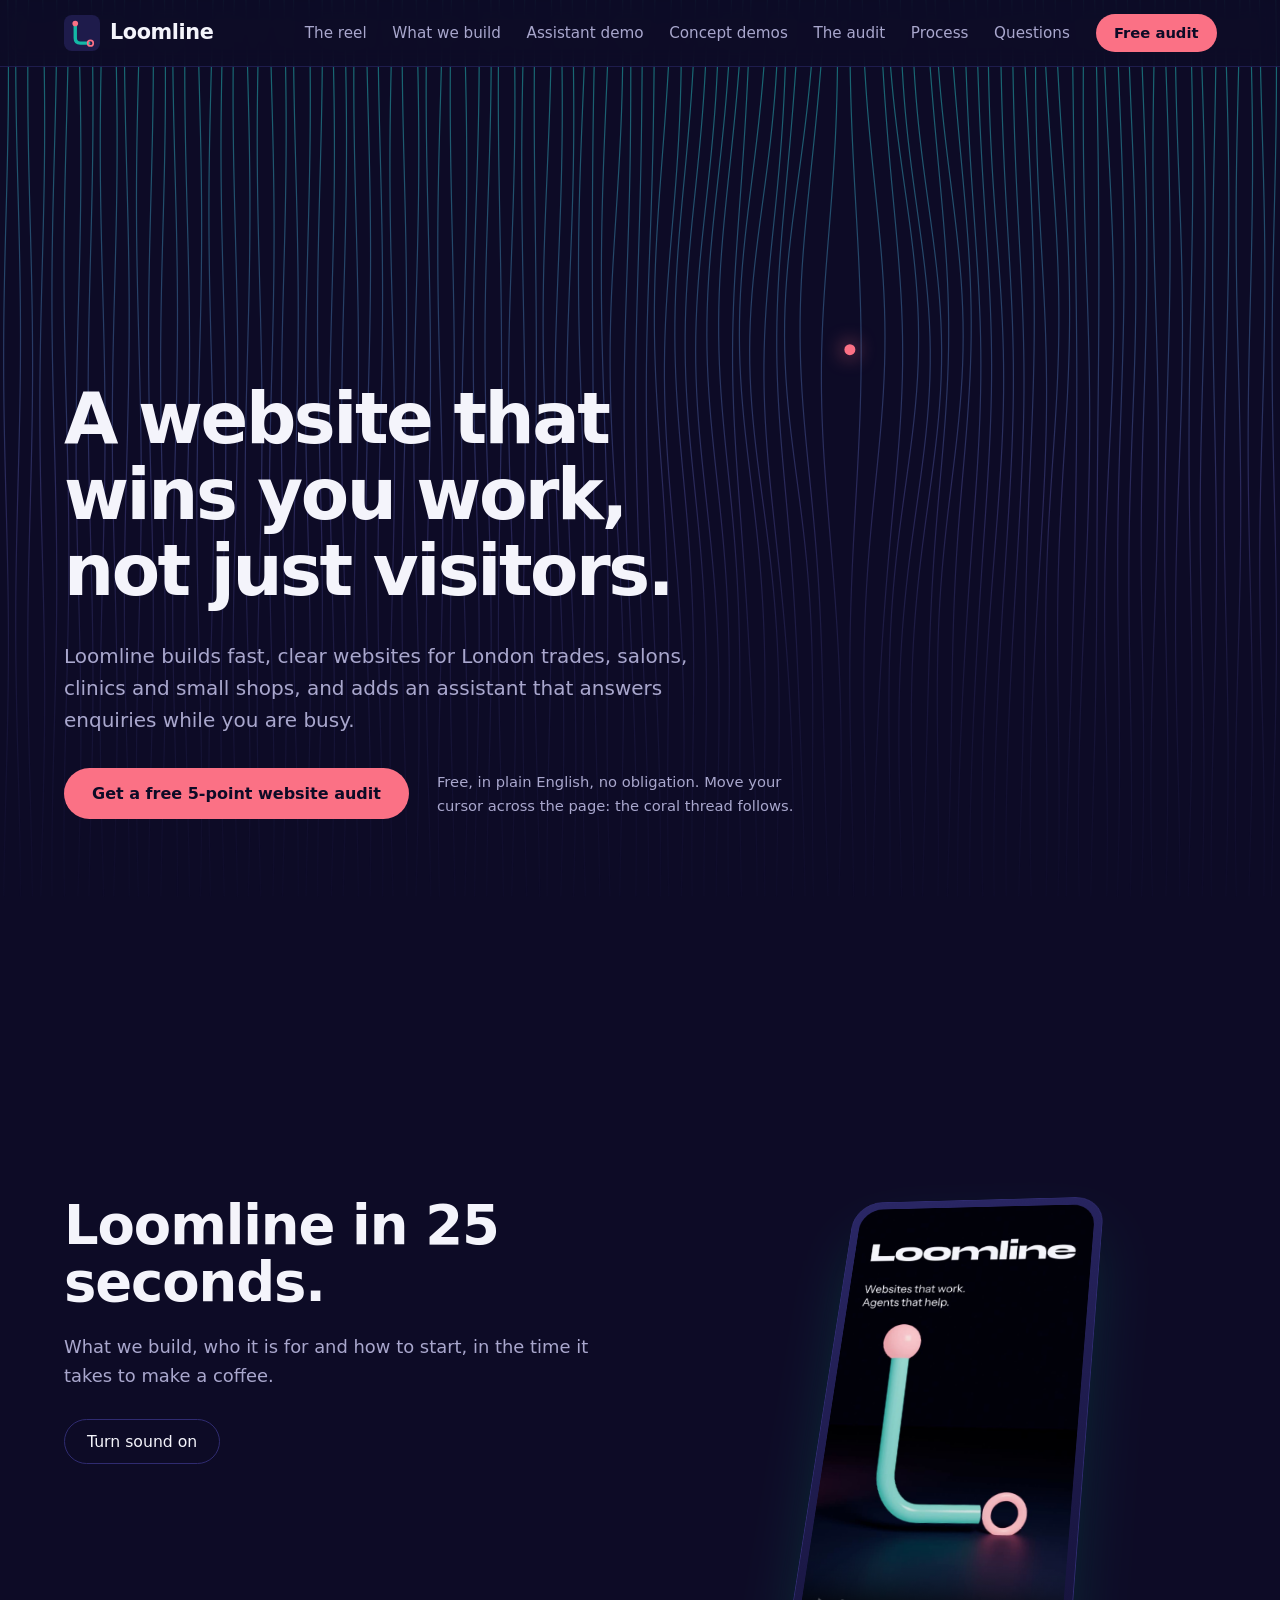
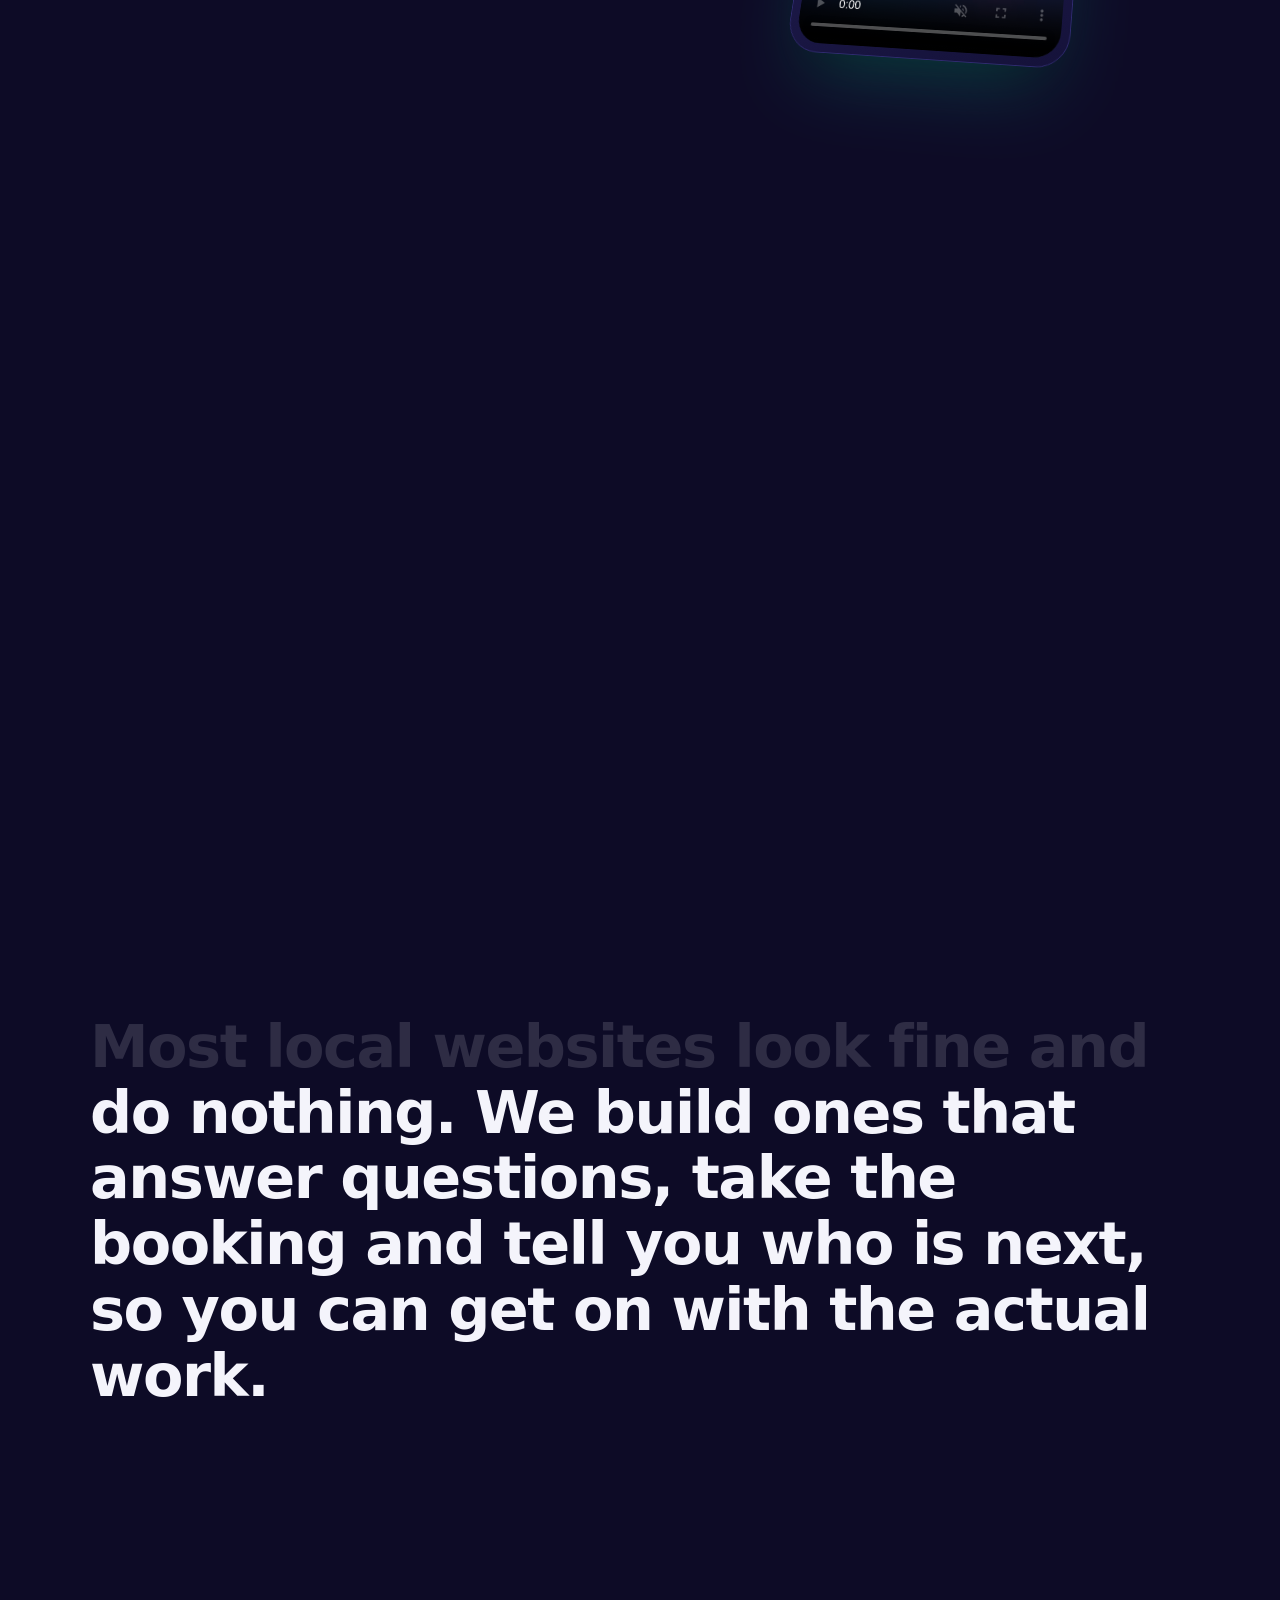
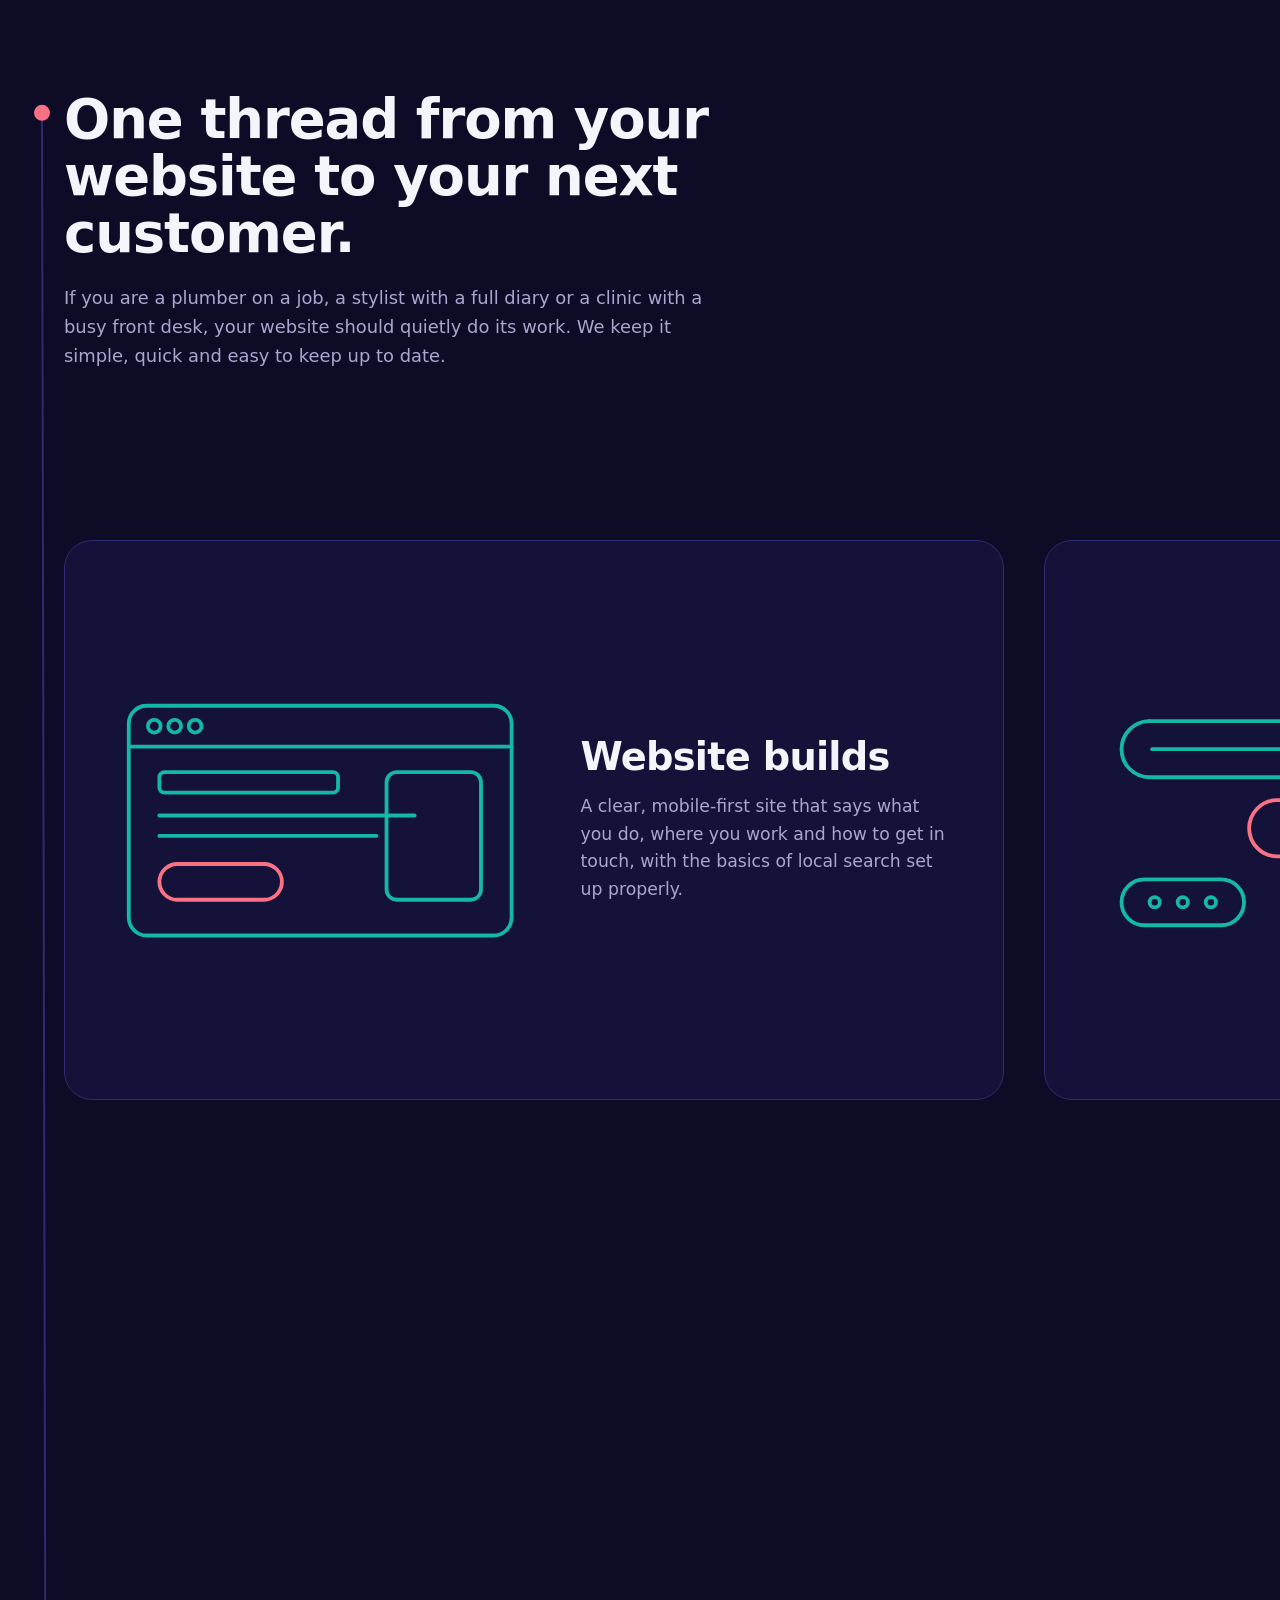
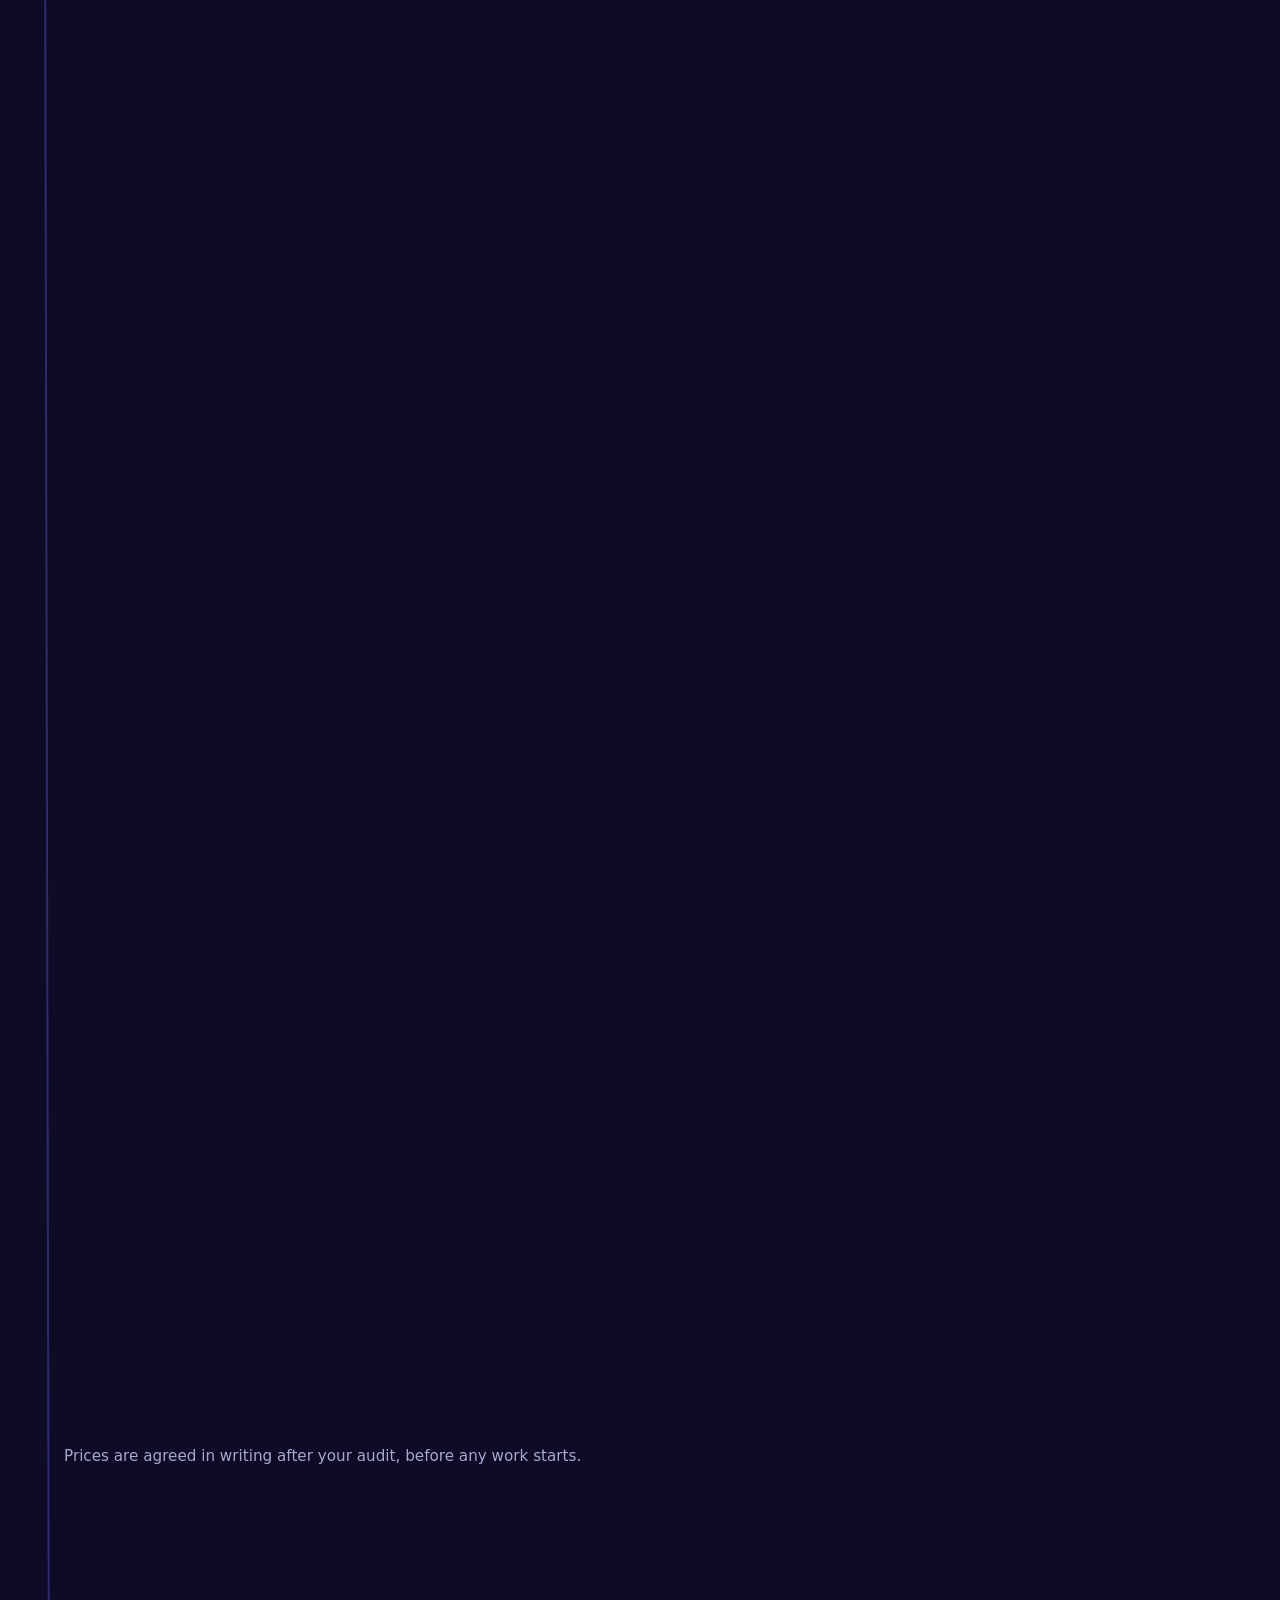
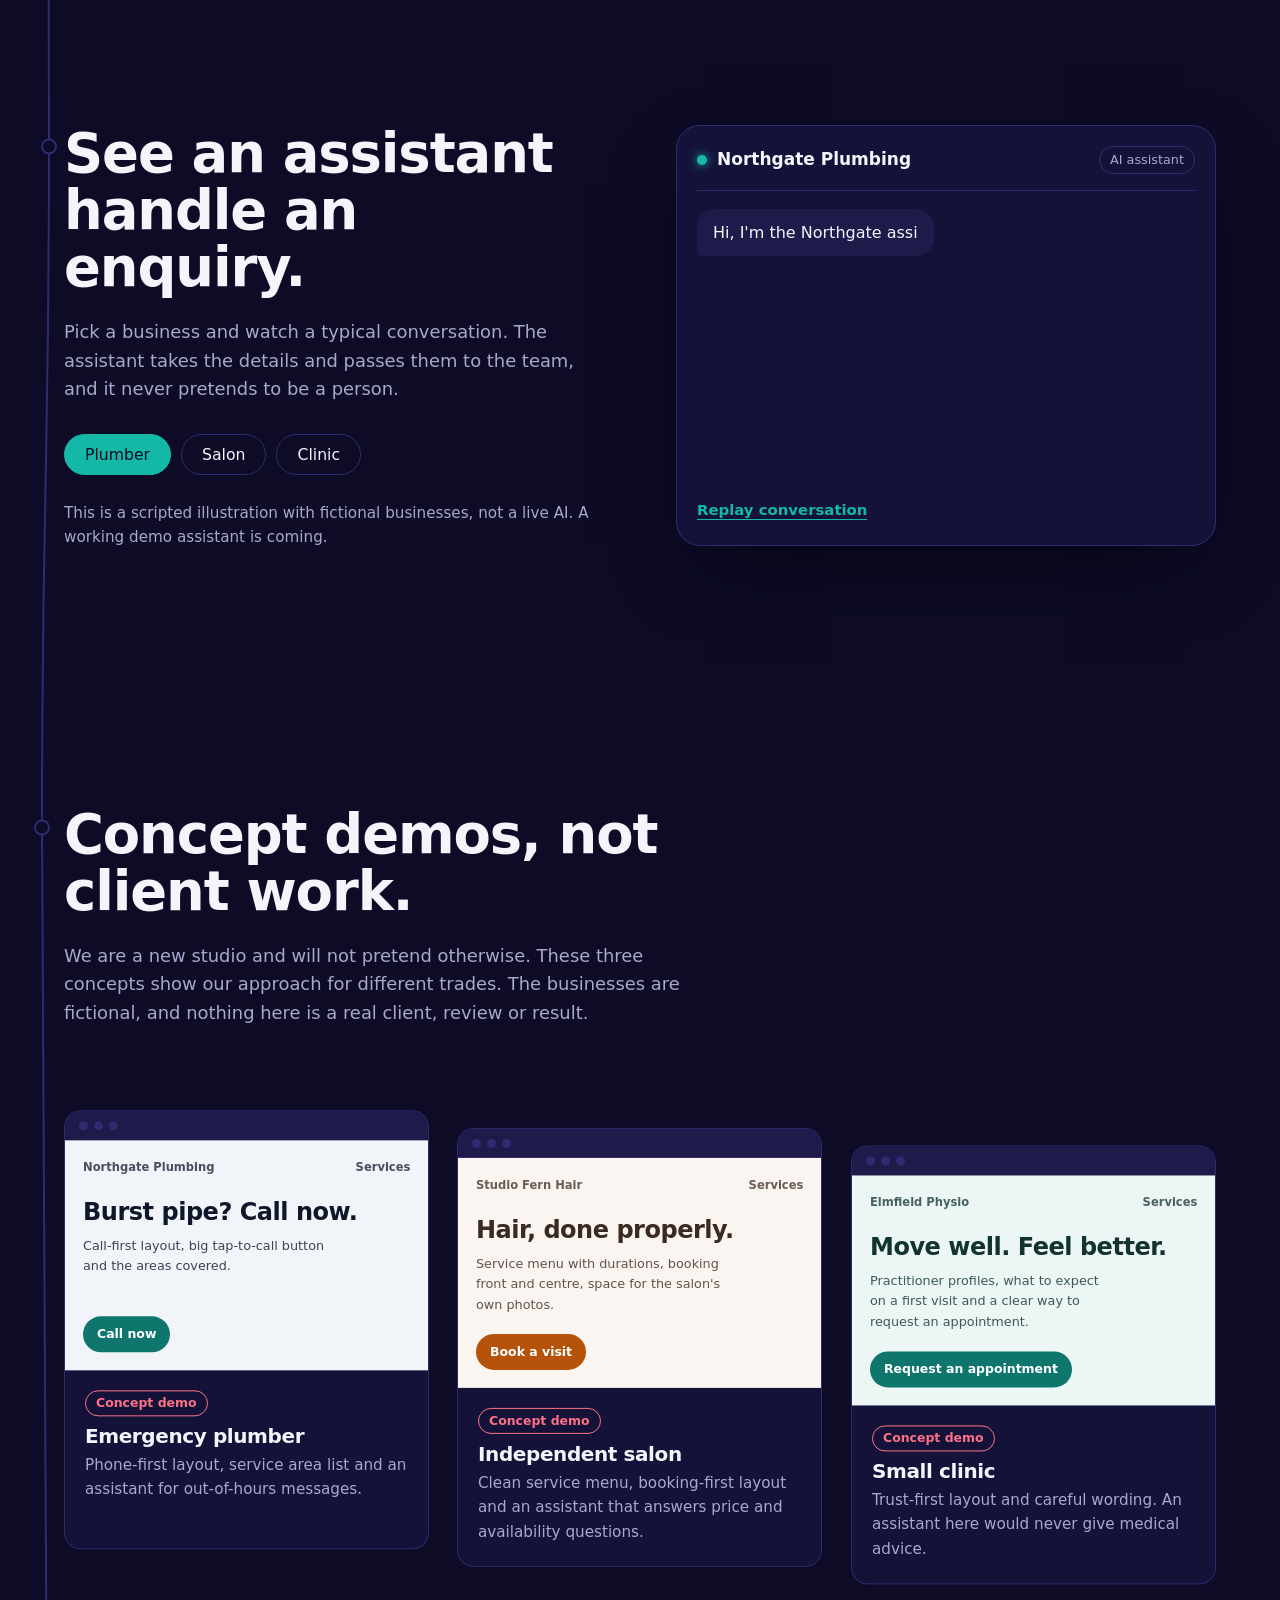
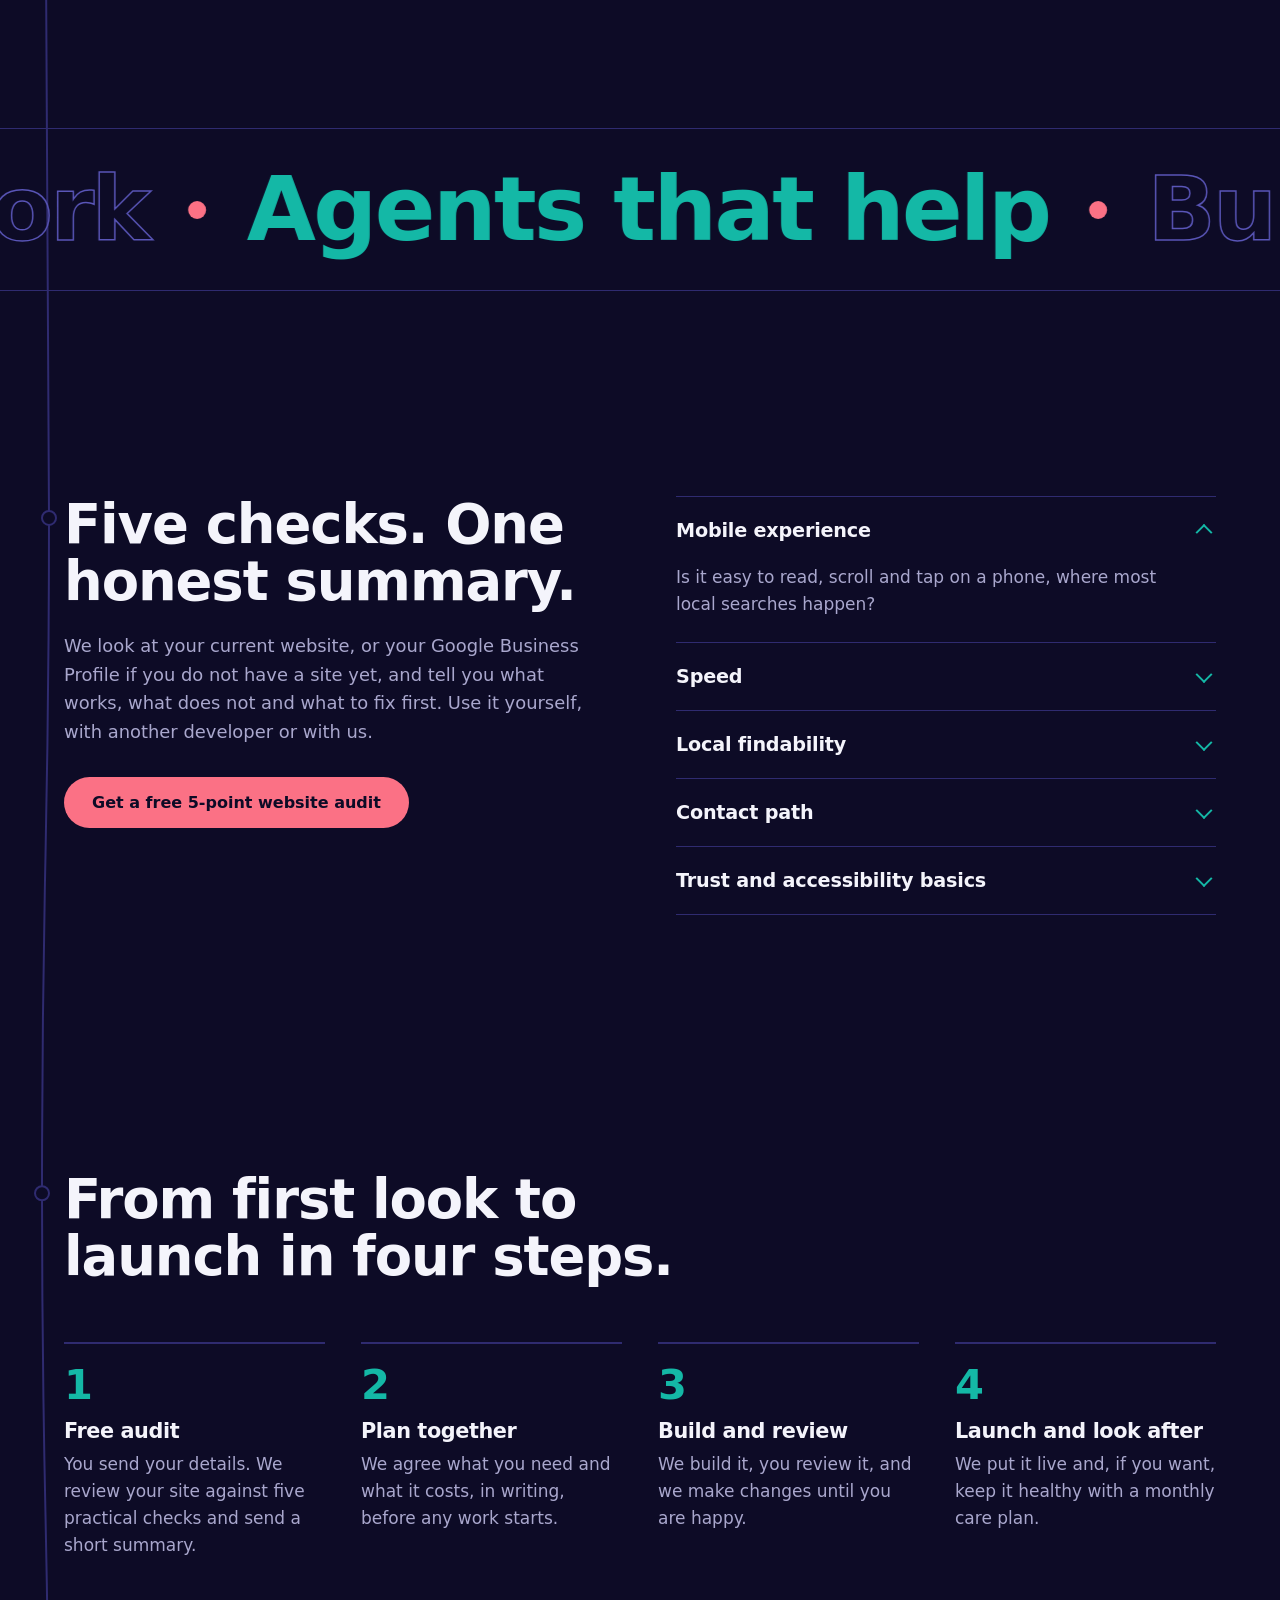
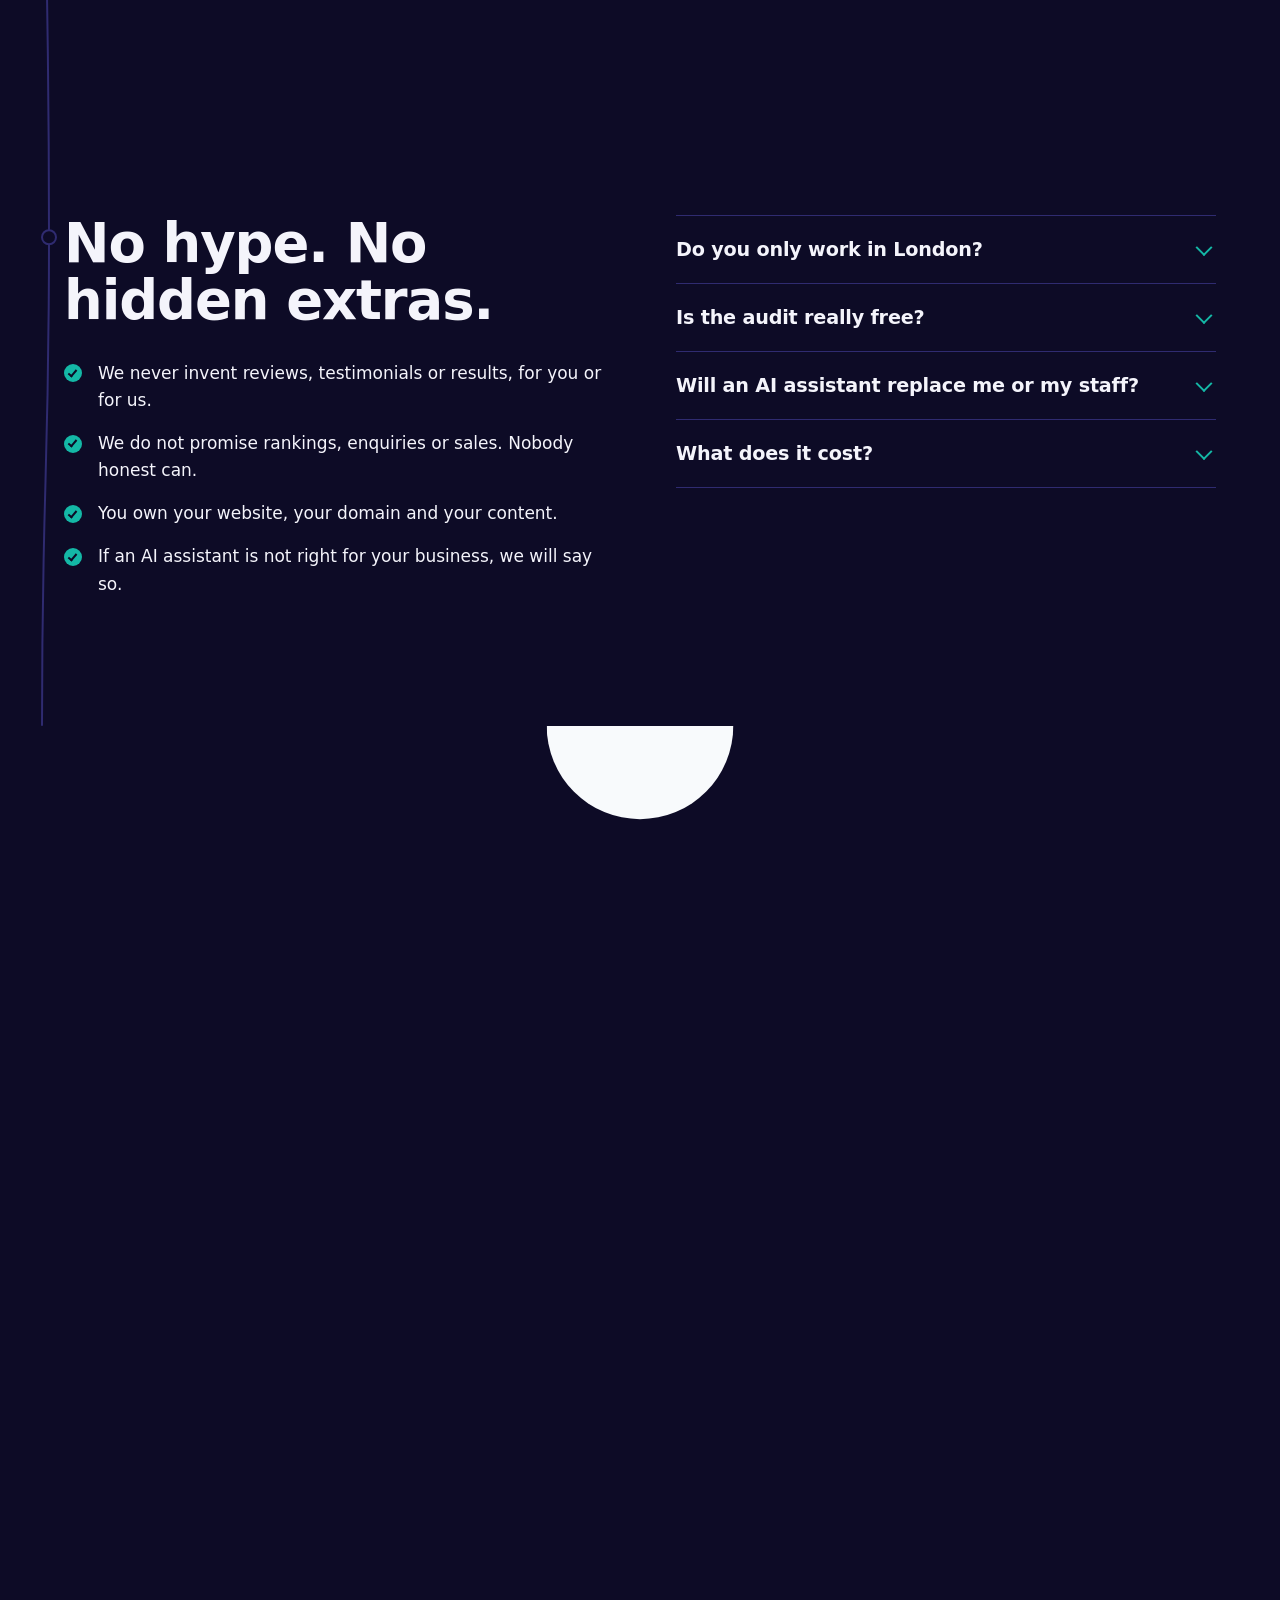
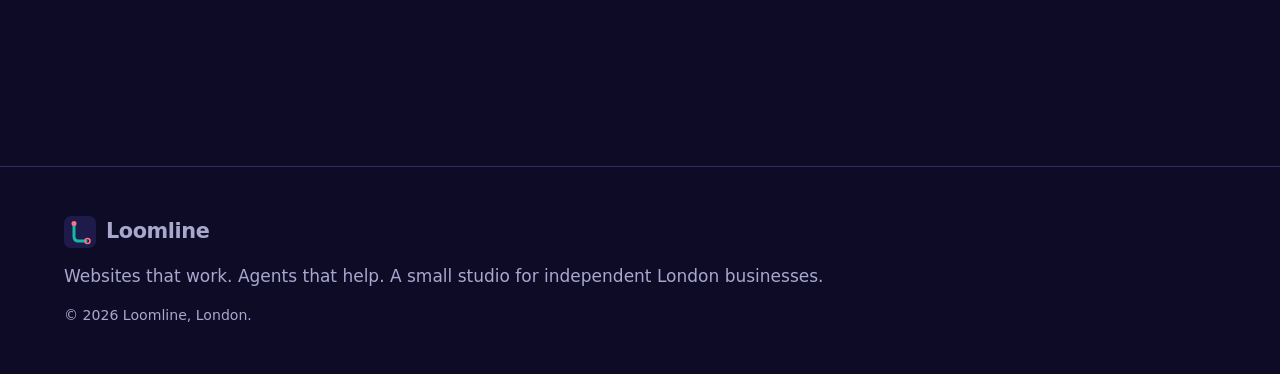
==== commit 3a62b4f5: "Richer scroll animations" ====
--- a/index.html
+++ b/index.html
@@ -15,7 +15,7 @@
 <link rel="icon" href="favicon.svg" type="image/svg+xml">
 <link rel="preconnect" href="https://fonts.googleapis.com"><link rel="preconnect" href="https://fonts.gstatic.com" crossorigin>
 <link href="https://fonts.googleapis.com/css2?family=Instrument+Sans:wght@400;500;600&family=Syne:wght@700;800&display=swap" rel="stylesheet">
-<script>document.documentElement.className+=' js';</script>
+<script>(function(d){d.className+=' js';if(!matchMedia('(prefers-reduced-motion: reduce)').matches){d.className+=' motion-ok';setTimeout(function(){d.className+=' motion-fallback';},2500);}})(document.documentElement);</script>
 <link rel="stylesheet" href="assets/styles.css">
 <script type="application/ld+json">{
  "@context": "https://schema.org",
@@ -78,26 +78,60 @@
   </div>
 </section>
 
+<section class="manifesto" aria-label="What we believe">
+  <p class="manifesto__text" data-scrub-words>Most local websites look fine and do nothing. We build ones that answer questions, take the booking and tell you who is next, so you can get on with the actual work.</p>
+</section>
+
 <svg class="thread" id="thread" aria-hidden="true" focusable="false"><path class="thread__base"></path><path class="thread__draw"></path><g class="thread__nodes"></g><circle class="thread__head" r="6"></circle></svg>
 
 <section class="section" id="build" data-node>
   <div class="wrap">
     <h2 class="section__title" data-anchor data-reveal>One thread from your website to your next customer.</h2>
     <p class="section__lead">If you are a plumber on a job, a stylist with a full diary or a clinic with a busy front desk, your website should quietly do its work. We keep it simple, quick and easy to keep up to date.</p>
-    <div class="rows">
-      <article class="row">
-        <h3>Website builds</h3>
-        <p>A clear, mobile-first site that says what you do, where you work and how to get in touch, with the basics of local search set up properly.</p>
-      </article>
-      <article class="row">
-        <h3>AI enquiry and booking assistants</h3>
-        <p>A chat assistant on your site that answers common questions and takes job details, then hands real leads to real people. It always says it is an assistant, and you stay in control.</p>
-      </article>
-      <article class="row">
-        <h3>Monthly care plans</h3>
-        <p>Hosting, updates, small edits and a quick monthly check, so your site stays secure and current without you thinking about it.</p>
-      </article>
-    </div>
+  </div>
+  <div class="panels-viewport">
+    <div class="panels">
+      <article class="panel">
+        <svg class="panel__art" viewBox="0 0 320 200" aria-hidden="true" focusable="false">
+          <rect class="draw" x="10" y="10" width="300" height="180" rx="14" pathLength="1"/>
+          <line class="draw" x1="10" y1="42" x2="310" y2="42" pathLength="1"/>
+          <circle class="draw" cx="30" cy="26" r="5" pathLength="1"/><circle class="draw" cx="46" cy="26" r="5" pathLength="1"/><circle class="draw" cx="62" cy="26" r="5" pathLength="1"/>
+          <rect class="draw" x="34" y="62" width="140" height="16" rx="4" pathLength="1"/>
+          <line class="draw" x1="34" y1="96" x2="234" y2="96" pathLength="1"/><line class="draw" x1="34" y1="112" x2="204" y2="112" pathLength="1"/>
+          <rect class="draw draw--coral" x="34" y="134" width="96" height="28" rx="14" pathLength="1"/>
+          <rect class="draw" x="212" y="62" width="74" height="100" rx="8" pathLength="1"/>
+        </svg>
+        <div class="panel__text">
+          <h3>Website builds</h3>
+          <p>A clear, mobile-first site that says what you do, where you work and how to get in touch, with the basics of local search set up properly.</p>
+        </div>
+      </article>
+      <article class="panel">
+        <svg class="panel__art" viewBox="0 0 320 200" aria-hidden="true" focusable="false">
+          <rect class="draw" x="20" y="22" width="180" height="44" rx="22" pathLength="1"/>
+          <rect class="draw draw--coral" x="120" y="84" width="180" height="44" rx="22" pathLength="1"/>
+          <rect class="draw" x="20" y="146" width="96" height="36" rx="18" pathLength="1"/>
+          <circle class="draw" cx="46" cy="164" r="4" pathLength="1"/><circle class="draw" cx="68" cy="164" r="4" pathLength="1"/><circle class="draw" cx="90" cy="164" r="4" pathLength="1"/>
+          <line class="draw" x1="44" y1="44" x2="168" y2="44" pathLength="1"/><line class="draw draw--coral" x1="146" y1="106" x2="272" y2="106" pathLength="1"/>
+        </svg>
+        <div class="panel__text">
+          <h3>AI enquiry and booking assistants</h3>
+          <p>A chat assistant on your site that answers common questions and takes job details, then hands real leads to real people. It always says it is an assistant, and you stay in control.</p>
+        </div>
+      </article>
+      <article class="panel">
+        <svg class="panel__art" viewBox="0 0 320 200" aria-hidden="true" focusable="false">
+          <path class="draw" d="M160 12 L262 48 V100 C262 146 216 176 160 192 C104 176 58 146 58 100 V48 Z" pathLength="1"/>
+          <path class="draw draw--coral" d="M84 108 H124 L140 76 L160 140 L178 92 L190 108 H236" pathLength="1"/>
+        </svg>
+        <div class="panel__text">
+          <h3>Monthly care plans</h3>
+          <p>Hosting, updates, small edits and a quick monthly check, so your site stays secure and current without you thinking about it.</p>
+        </div>
+      </article>
+    </div>
+  </div>
+  <div class="wrap">
     <p class="section__note">Prices are agreed in writing after your audit, before any work starts.</p>
   </div>
 </section>
@@ -162,6 +196,8 @@
   </div>
 </section>
 
+<div class="marquee" aria-hidden="true"><div class="marquee__track"><span>Websites that work</span><i></i><span>Agents that help</span><i></i><span>Built in London</span><i></i><span>Websites that work</span><i></i><span>Agents that help</span><i></i><span>Built in London</span><i></i><span>Websites that work</span><i></i><span>Agents that help</span><i></i><span>Built in London</span><i></i><span>Websites that work</span><i></i><span>Agents that help</span><i></i><span>Built in London</span><i></i></div></div>
+
 <section class="section" id="audit" data-node>
   <div class="wrap split">
     <div>
@@ -182,12 +218,15 @@
 <section class="section" id="process" data-node>
   <div class="wrap">
     <h2 class="section__title" data-anchor data-reveal>From first look to launch in four steps.</h2>
+    <div class="steps-wrap">
+    <div class="steps__rail" aria-hidden="true"><span></span></div>
     <ol class="steps">
       <li><span class="steps__n">1</span><h3>Free audit</h3><p>You send your details. We review your site against five practical checks and send a short summary.</p></li>
       <li><span class="steps__n">2</span><h3>Plan together</h3><p>We agree what you need and what it costs, in writing, before any work starts.</p></li>
       <li><span class="steps__n">3</span><h3>Build and review</h3><p>We build it, you review it, and we make changes until you are happy.</p></li>
       <li><span class="steps__n">4</span><h3>Launch and look after</h3><p>We put it live and, if you want, keep it healthy with a monthly care plan.</p></li>
     </ol>
+    </div>
   </div>
 </section>
 
@@ -244,6 +283,7 @@
 </footer>
 
 <!-- TODO before launch: add a full privacy notice, the legal entity name and company number if any, and a real contact email or phone if you want one shown. -->
+<script src="assets/vendor/lenis.min.js" defer></script>
 <script src="assets/vendor/gsap.min.js" defer></script>
 <script src="assets/vendor/ScrollTrigger.min.js" defer></script>
 <script src="assets/vendor/SplitText.min.js" defer></script>
--- a/assets/styles.css
+++ b/assets/styles.css
@@ -209,3 +209,60 @@
 .reel__phone{width:min(340px,78vw);aspect-ratio:9/16;border-radius:38px;padding:10px;background:linear-gradient(160deg,#2a2766,#15123A);border:1px solid var(--line);box-shadow:0 40px 90px -30px rgba(20,184,166,.35),0 30px 60px -30px rgba(0,0,0,.8);transform-origin:50% 60%;will-change:transform}
 .reel__video{display:block;width:100%;height:100%;object-fit:cover;border-radius:30px;background:var(--bg)}
 .split-line{overflow:hidden;padding-bottom:.08em}
+
+/* ================= v4 motion layer ================= */
+/* Lenis */
+html.lenis,html.lenis body{height:auto}
+.lenis.lenis-smooth{scroll-behavior:auto!important}
+.lenis.lenis-stopped{overflow:clip}
+
+/* hero title waits for the character reveal (only when motion will run; fallback shows it) */
+.motion-ok .hero__line>span{animation:none}
+.motion-ok .hero__title{visibility:hidden}
+.motion-fallback .hero__title{visibility:visible}
+.hero__inner{will-change:transform,opacity}
+
+/* manifesto */
+.manifesto{position:relative;z-index:1;padding:clamp(80px,12vw,180px) 0}
+.manifesto__text{width:min(1100px,100% - 2*var(--gutter));margin:0 auto;font:700 clamp(1.9rem,4.6vw,4rem)/1.12 var(--display);letter-spacing:-0.025em;color:var(--text)}
+
+/* service panels: stacked by default, horizontal when motion.js adds .is-horizontal */
+.panels-viewport{position:relative;margin-top:56px}
+.panels{display:grid;gap:24px;width:min(1180px,100% - 2*var(--gutter));margin:0 auto}
+.panel{display:grid;gap:28px;align-items:center;background:var(--surface);border:1px solid var(--line);border-radius:28px;padding:clamp(24px,4vw,56px)}
+@media(min-width:900px){.panel{grid-template-columns:1.1fr 1fr;gap:56px}}
+.panel__art{width:100%;max-width:440px;height:auto;overflow:visible}
+.panel__art .draw{fill:none;stroke:var(--teal);stroke-width:3;stroke-linecap:round;stroke-linejoin:round}
+.panel__art .draw--coral{stroke:var(--coral)}
+.panel h3{font-size:clamp(1.6rem,3vw,2.6rem);font-weight:700;margin-bottom:16px}
+.panel p{color:var(--muted);font-size:1.08rem;max-width:44ch}
+.panels-viewport.is-horizontal{overflow:hidden;height:100vh;display:flex;align-items:center;margin-top:0}
+.is-horizontal .panels{display:flex;width:max-content;margin:0;padding:0 var(--gutter);gap:40px}
+.is-horizontal .panel{width:min(78vw,940px);min-height:min(64vh,560px);flex:none}
+
+/* marquee */
+.marquee{position:relative;z-index:1;overflow:hidden;padding:36px 0;border-block:1px solid var(--line);margin:clamp(40px,6vw,80px) 0}
+.marquee__track{display:flex;align-items:center;gap:40px;width:max-content;will-change:transform}
+.marquee span{font:800 clamp(2.6rem,7vw,6.4rem)/1 var(--display);letter-spacing:-0.03em;color:transparent;-webkit-text-stroke:1.5px #5a56b8;white-space:nowrap}
+.marquee span:nth-of-type(3n+2){color:var(--teal);-webkit-text-stroke:0}
+.marquee i{flex:none;width:18px;height:18px;border-radius:50%;background:var(--coral)}
+
+/* steps rail */
+.steps-wrap{position:relative}
+.steps__rail{display:none}
+@media(min-width:1000px){
+  .steps__rail{display:block;position:absolute;left:0;right:0;top:56px;height:2px;z-index:1;pointer-events:none}
+  .steps__rail span{display:block;height:100%;background:var(--teal);transform:scaleX(0);transform-origin:left center;box-shadow:0 0 12px rgba(20,184,166,.7)}
+}
+.steps li.is-lit .steps__n{color:var(--coral)}
+.steps__n{transition:color .3s ease}
+
+/* cursor ring (fine pointers only, added by JS) */
+.cursor{position:fixed;left:0;top:0;width:34px;height:34px;margin:-17px 0 0 -17px;border:1.5px solid var(--teal);border-radius:50%;pointer-events:none;z-index:200;opacity:0;transition:border-color .2s ease,opacity .2s ease;mix-blend-mode:normal}
+.cursor.is-on{opacity:.9}
+.cursor.is-link{border-color:var(--coral)}
+
+@media(prefers-reduced-motion:reduce){
+  .motion-ok .hero__title{visibility:visible}
+  .cursor{display:none}
+}
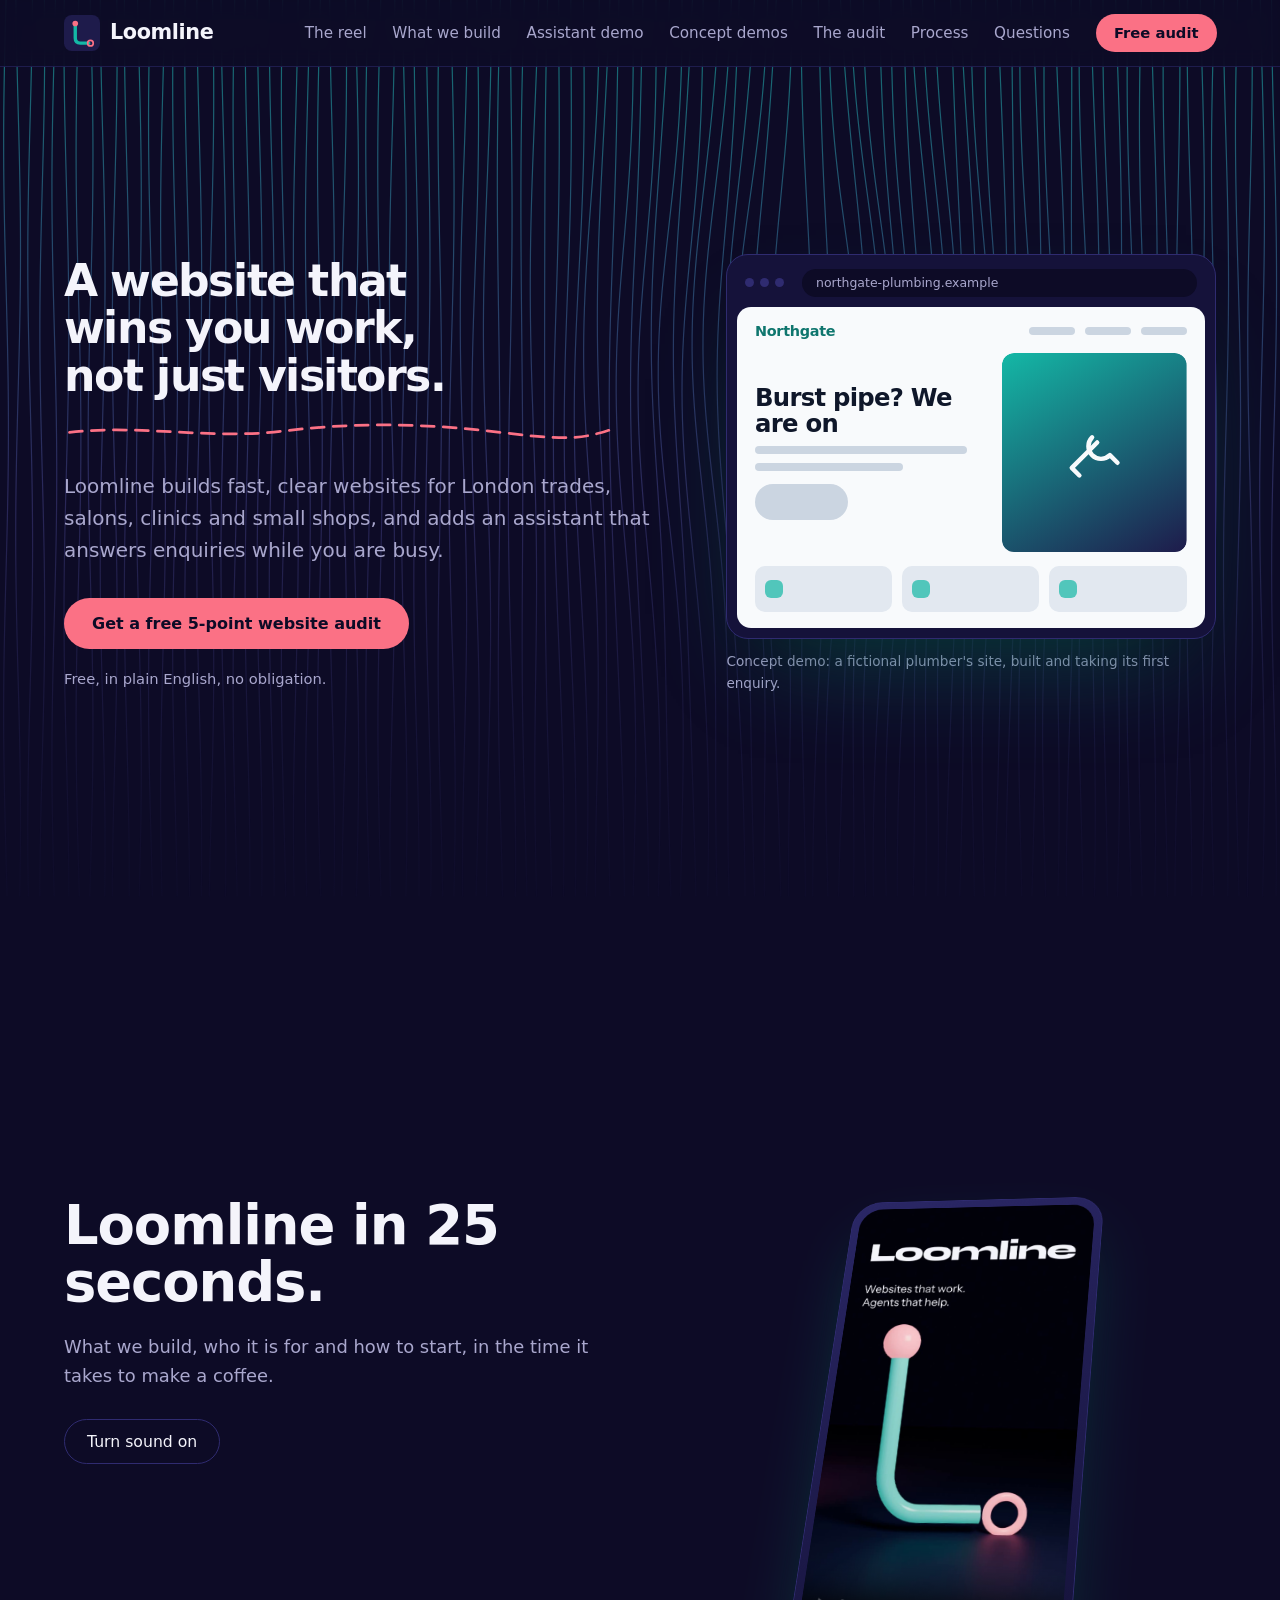
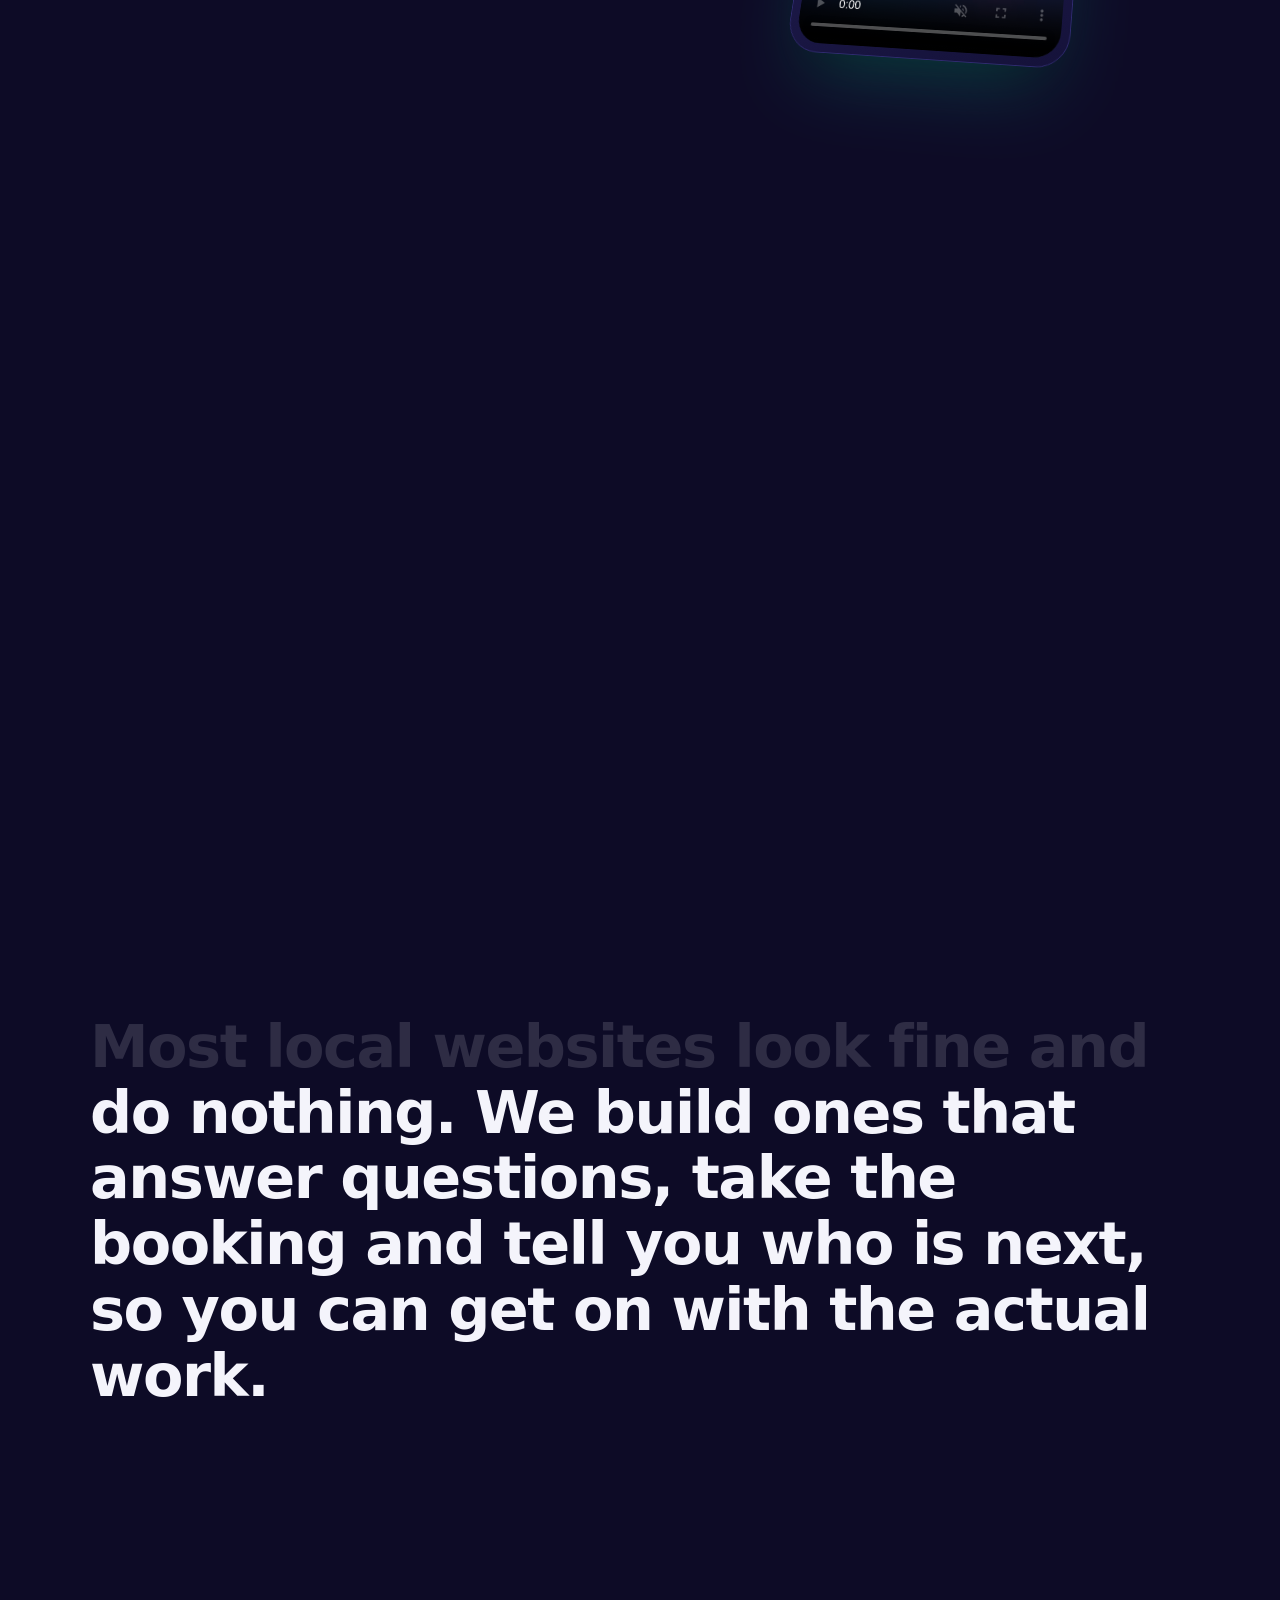
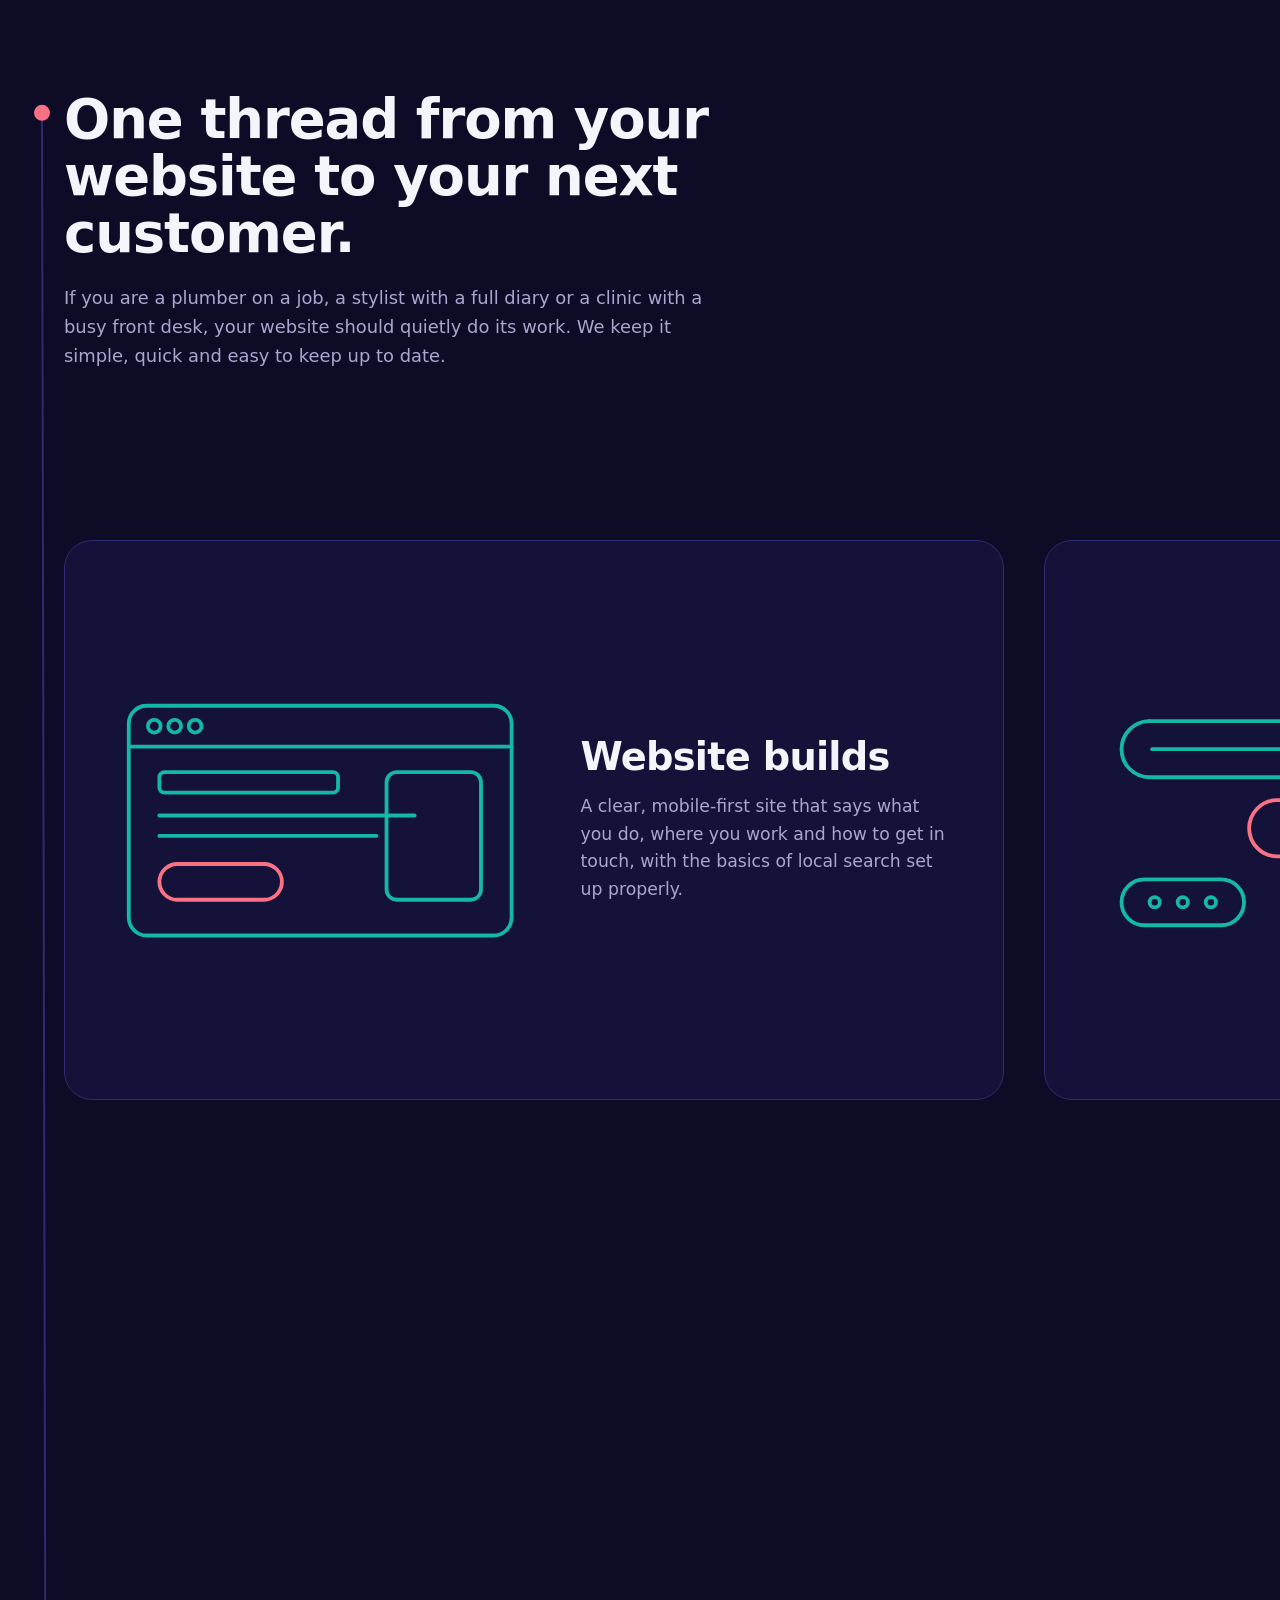
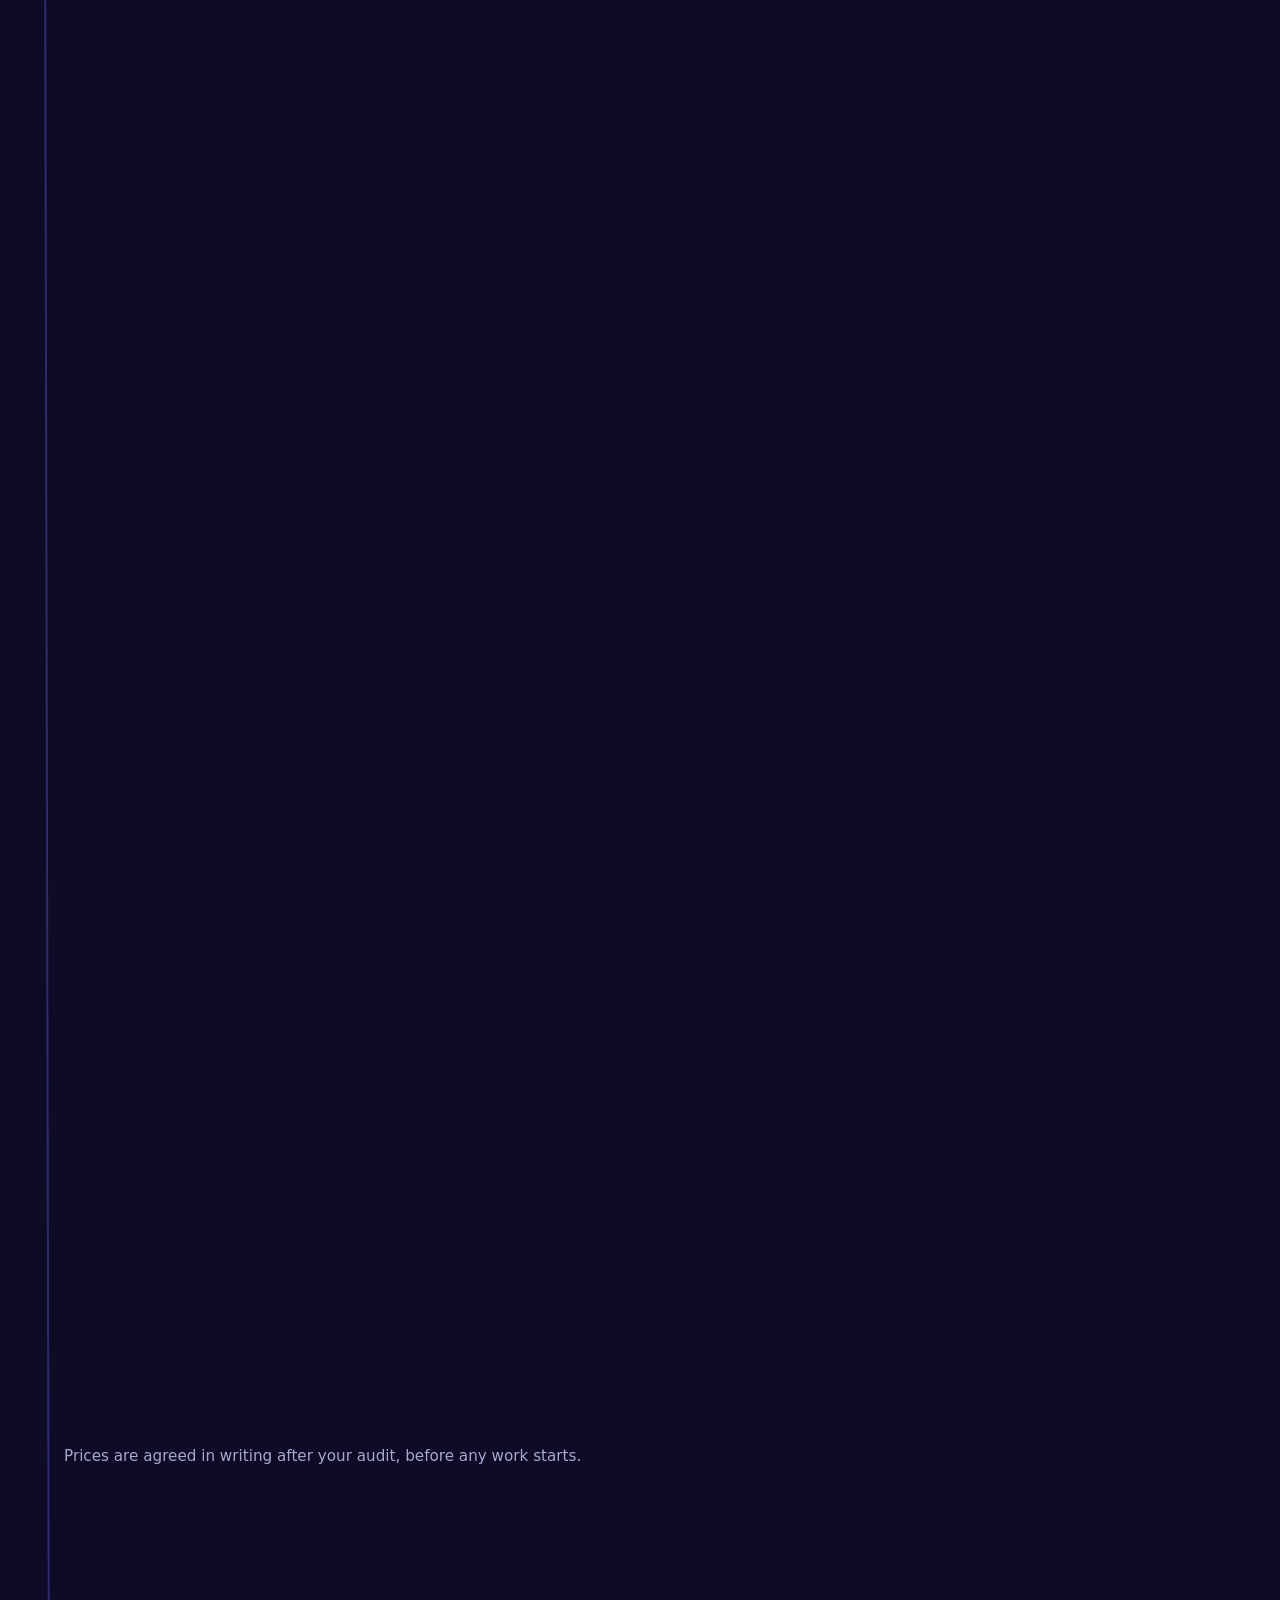
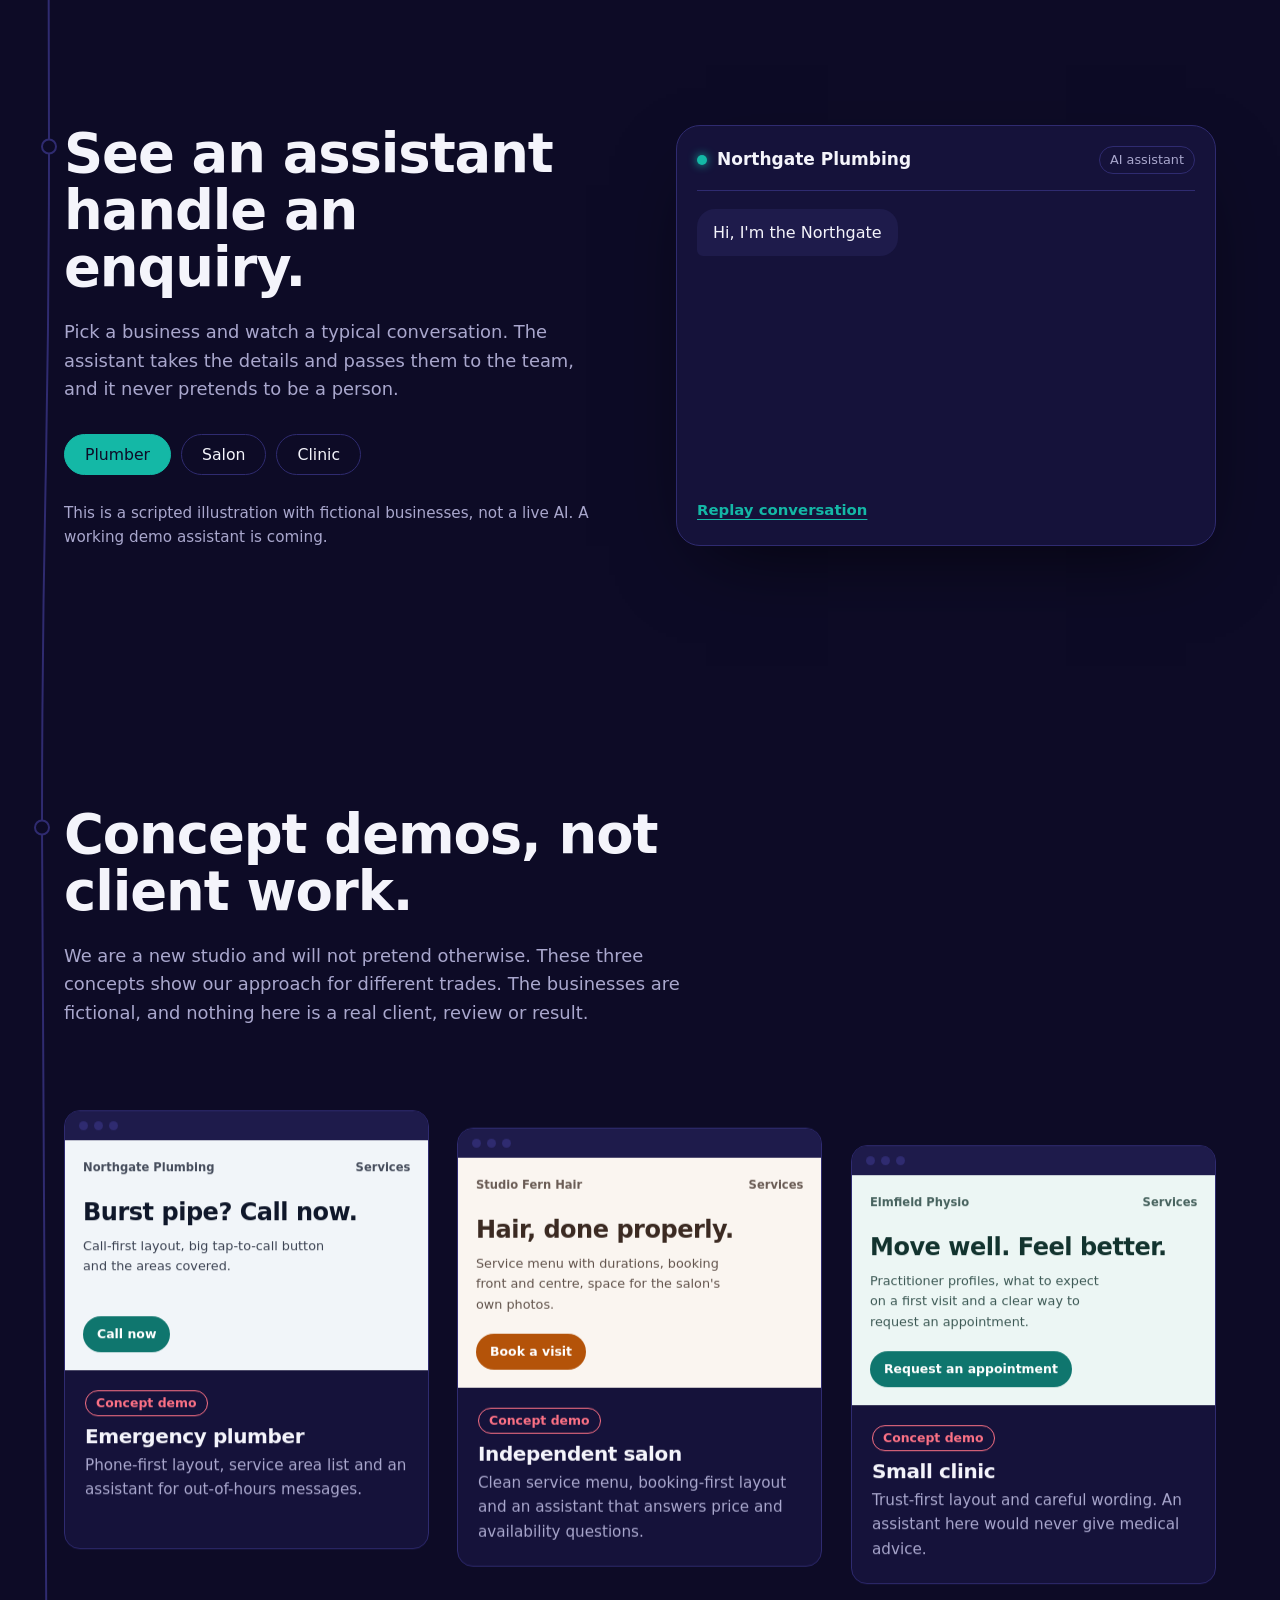
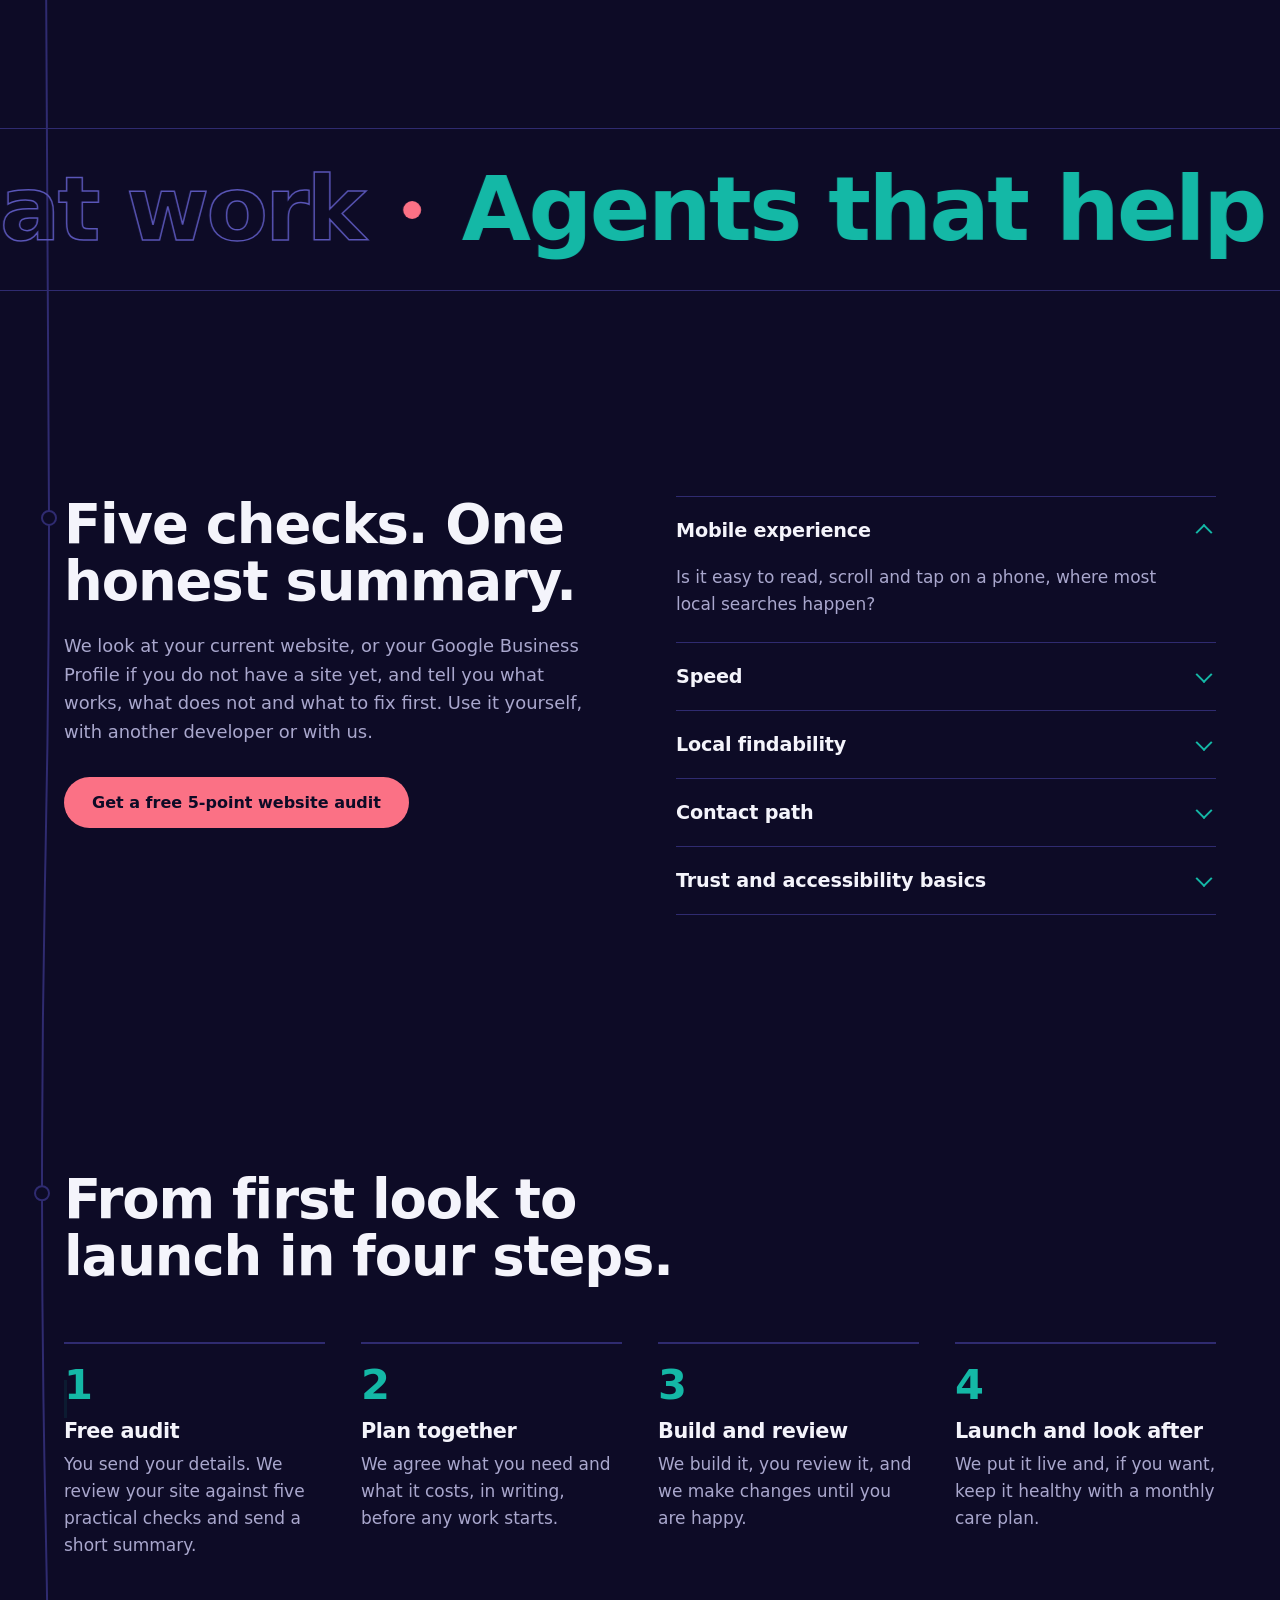
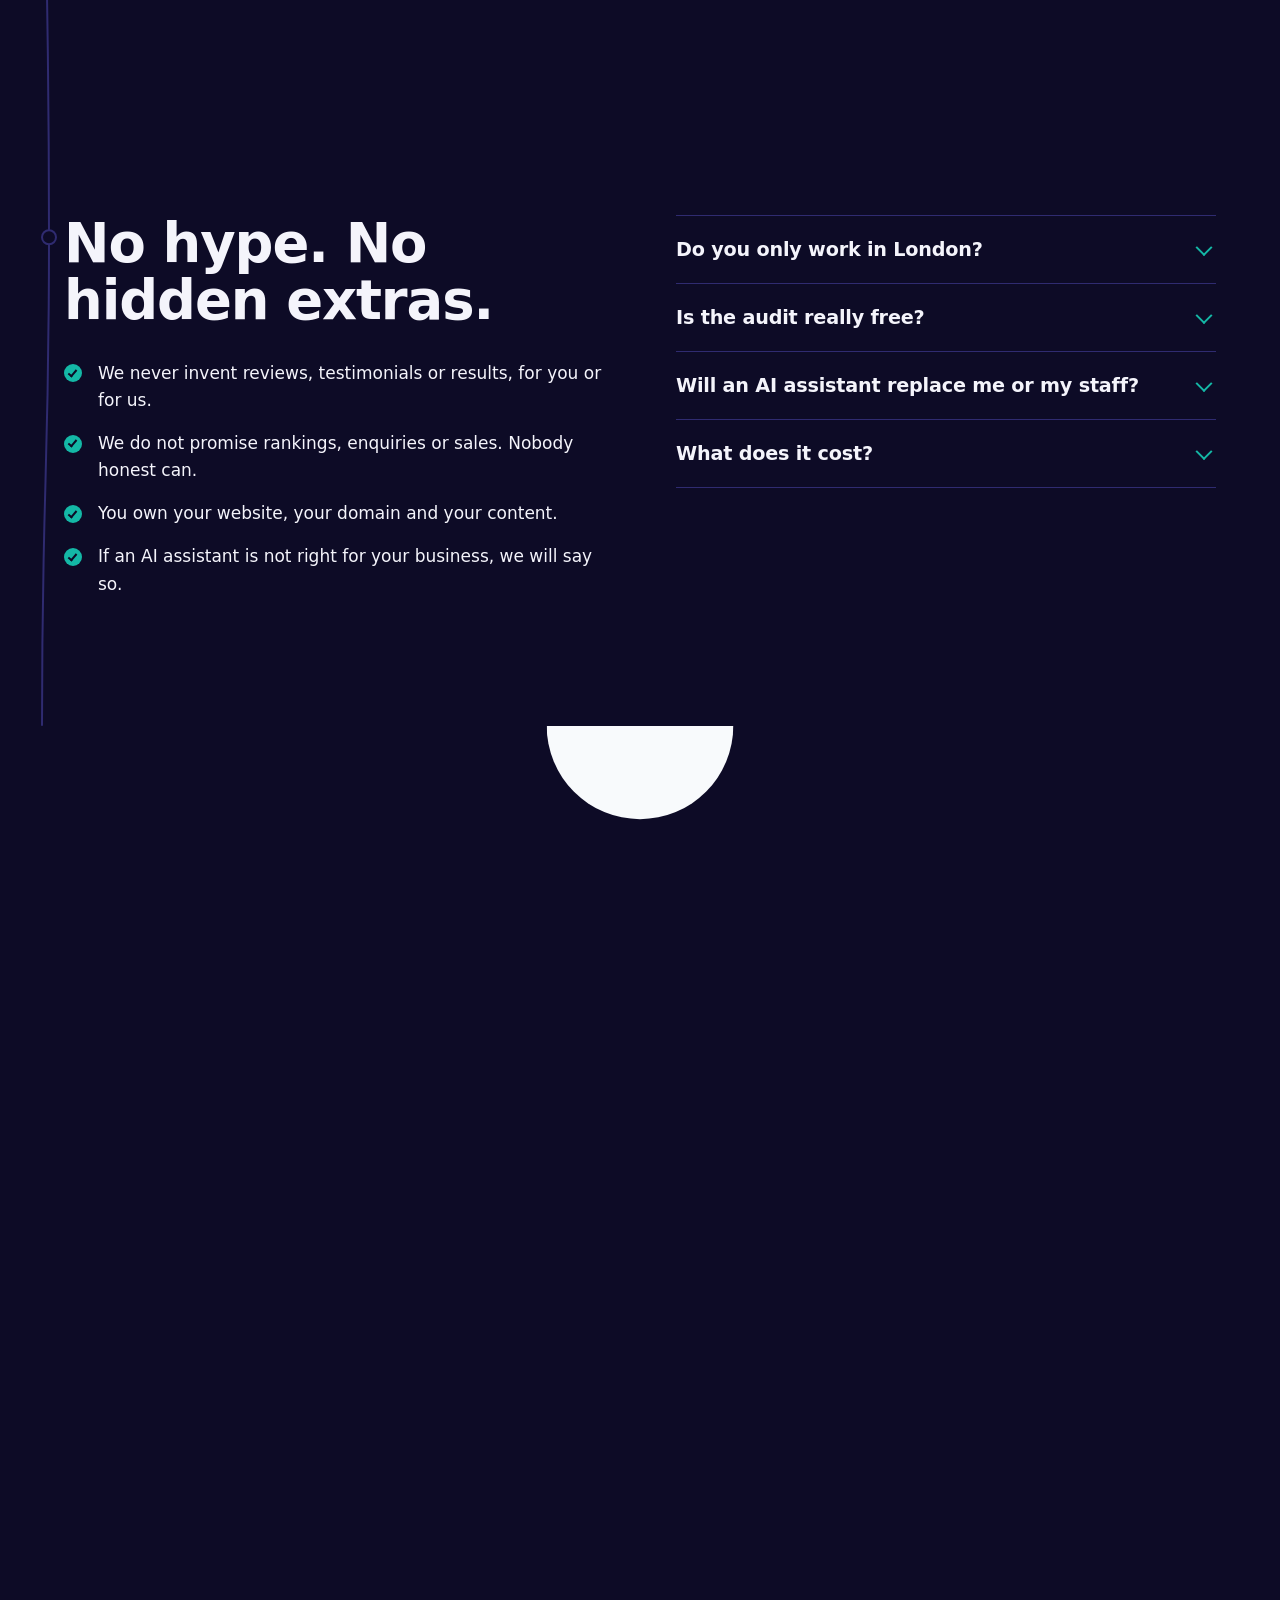
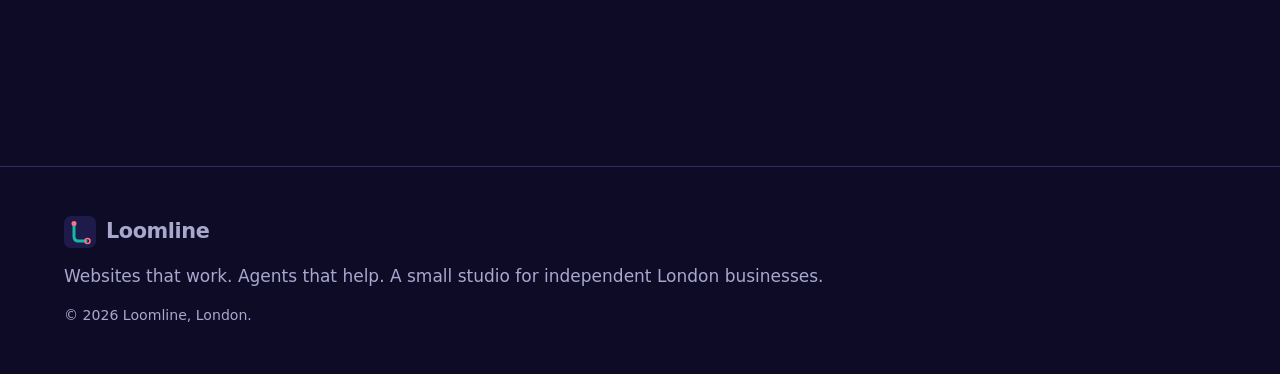
==== commit 44bb11cb: "Interactive hero with live build demo" ====
--- a/index.html
+++ b/index.html
@@ -50,15 +50,49 @@
 <section class="hero" id="top">
   <canvas class="hero__canvas" id="weave" aria-hidden="true"></canvas>
   <div class="hero__inner">
-    <h1 class="hero__title">
-      <span class="hero__line"><span>A&nbsp;website that</span></span>
-      <span class="hero__line"><span>wins you work,</span></span>
-      <span class="hero__line"><span>not just visitors.</span></span>
-    </h1>
-    <p class="hero__lead">Loomline builds fast, clear websites for London trades, salons, clinics and small shops, and adds an assistant that answers enquiries while you are busy.</p>
-    <div class="hero__actions">
-      <a class="btn btn--magnet" href="#contact">Get a free 5-point website audit</a>
-      <p class="hero__hint">Free, in plain English, no obligation. Move your cursor across the page: the coral thread follows.</p>
+    <div class="hero__grid">
+      <div class="hero__copy">
+        <h1 class="hero__title" aria-label="A website that wins you work, not just visitors.">
+          <span class="hero__line"><span>A&nbsp;website that</span></span>
+          <span class="hero__line"><span>wins you work,</span></span>
+          <span class="hero__line"><span>not just visitors.</span></span>
+        </h1>
+        <svg class="stitch" viewBox="0 0 600 24" preserveAspectRatio="none" aria-hidden="true" focusable="false">
+          <defs><clipPath id="stitchClip"><rect id="stitchReveal" x="0" y="0" width="600" height="24"/></clipPath></defs>
+          <path class="stitch__line" clip-path="url(#stitchClip)" d="M2 14 C 80 4, 160 22, 240 12 S 400 4, 480 14 S 570 18, 598 10"/>
+        </svg>
+        <p class="hero__lead">Loomline builds fast, clear websites for London trades, salons, clinics and small shops, and adds an assistant that answers enquiries while you are busy.</p>
+        <div class="hero__actions">
+          <a class="btn btn--magnet" href="#contact">Get a free 5-point website audit</a>
+          <p class="hero__hint">Free, in plain English, no obligation.</p>
+        </div>
+      </div>
+      <figure class="build" aria-label="Concept demo: a fictional plumber's website being built and taking its first enquiry">
+        <div class="build__frame">
+          <div class="build__bar" aria-hidden="true"><i></i><i></i><i></i><span class="build__url">northgate-plumbing.example</span></div>
+          <div class="build__page" aria-hidden="true">
+            <div class="b-nav"><span class="b-logo">Northgate</span><span class="b-link"></span><span class="b-link"></span><span class="b-link"></span></div>
+            <div class="b-hero">
+              <div class="b-text">
+                <div class="b-h"><span class="b-h__text">Burst pipe? We are on our way.</span></div>
+                <div class="b-p"></div><div class="b-p b-p--short"></div>
+                <span class="b-btn">Call now</span>
+              </div>
+              <div class="b-img"><svg viewBox="0 0 64 64"><path d="M14 44 L34 24 M30 20 a8 8 0 1 0 14 14 l6 6 M20 50 l-6-6" /></svg></div>
+            </div>
+            <div class="b-cards"><span><i></i></span><span><i></i></span><span><i></i></span></div>
+            <div class="b-chat">
+              <div class="b-chat__head"><i></i>Northgate assistant <em>AI</em></div>
+              <div class="b-msg b-msg--bot"><span class="b-msg__text">Hi, I'm Northgate's AI assistant. What's the problem?</span><span class="b-typing"><i></i><i></i><i></i></span></div>
+              <div class="b-msg b-msg--me">Leaking boiler in E8.</div>
+            </div>
+            <svg class="b-cursor" viewBox="0 0 24 24"><path d="M4 2 L20 12 L12 13.5 L8.5 21 Z"/></svg>
+            <span class="b-ripple"></span>
+          </div>
+          <div class="build__toast"><i></i><span><strong>New lead</strong> Leaking boiler in E8, sent to your phone</span></div>
+        </div>
+        <figcaption>Concept demo: a fictional plumber's site, built and taking its first enquiry.</figcaption>
+      </figure>
     </div>
   </div>
 </section>
--- a/assets/styles.css
+++ b/assets/styles.css
@@ -266,3 +266,71 @@
   .motion-ok .hero__title{visibility:visible}
   .cursor{display:none}
 }
+
+/* ================= v5 hero ================= */
+.hero{align-items:center}
+.hero__inner{padding:120px 0 clamp(48px,8vh,88px)}
+.hero__grid{display:grid;gap:48px;align-items:center}
+@media(min-width:1100px){
+  .hero__grid{grid-template-columns:minmax(0,1.08fr) minmax(0,.92fr);gap:56px}
+  .hero__title{font-size:clamp(2.4rem,3.9vw,4.4rem)}
+}
+.hero__title .char{display:inline-block;will-change:transform}
+.stitch{display:block;width:min(560px,92%);height:22px;margin-top:18px;overflow:visible}
+.stitch__line{fill:none;stroke:var(--coral);stroke-width:3;stroke-linecap:round;stroke-dasharray:14 10}
+
+/* live build demo: default styles = finished frame (what no-JS and reduced motion see) */
+.build{margin:0;pointer-events:auto}
+.build__frame{position:relative;background:#15123A;border:1px solid var(--line);border-radius:22px;padding:10px;box-shadow:0 50px 100px -40px rgba(20,184,166,.35),0 30px 60px -30px rgba(0,0,0,.8);transform-style:preserve-3d}
+.build__bar{display:flex;align-items:center;gap:6px;padding:4px 8px 10px}
+.build__bar i{width:9px;height:9px;border-radius:50%;background:#2F2B70}
+.build__url{margin-left:12px;flex:1;font-size:.78rem;color:var(--muted);background:#0D0B26;border-radius:999px;padding:4px 14px}
+.build__page{position:relative;overflow:hidden;border-radius:14px;background:#F8FAFC;color:#0F172A;aspect-ratio:16/11;padding:16px 18px;display:flex;flex-direction:column;gap:14px}
+.b-nav{display:flex;align-items:center;gap:10px}
+.b-logo{font:800 .9rem var(--display);letter-spacing:-0.02em;color:#0F766E;margin-right:auto;transform-origin:left center}
+.b-link{width:46px;height:8px;border-radius:4px;background:#CBD5E1;transform-origin:left center}
+.b-hero{display:grid;grid-template-columns:1.25fr 1fr;gap:16px;flex:1;min-height:0}
+.b-text{display:flex;flex-direction:column;gap:9px;justify-content:center}
+.b-h{position:relative;font:800 clamp(1rem,1.9vw,1.55rem)/1.05 var(--display);letter-spacing:-0.03em;min-height:2.1em;border-radius:6px;transform-origin:left center}
+.b-p{height:8px;border-radius:4px;background:#CBD5E1;width:92%;transform-origin:left center}
+.b-p--short{width:64%}
+.b-btn{align-self:flex-start;margin-top:4px;background:var(--coral);color:#0D0B26;font-weight:600;font-size:.8rem;padding:8px 16px;border-radius:999px;transform-origin:left center}
+.b-img{border-radius:12px;background:linear-gradient(150deg,#14B8A6,#1E1B4B);display:grid;place-items:center}
+.b-img svg{width:44%;fill:none;stroke:#F8FAFC;stroke-width:3.5;stroke-linecap:round;stroke-linejoin:round}
+.b-cards{display:grid;grid-template-columns:repeat(3,1fr);gap:10px}
+.b-cards span{height:46px;border-radius:10px;background:#E2E8F0;display:flex;align-items:center;padding:0 10px}
+.b-cards i{width:18px;height:18px;border-radius:6px;background:#14B8A6;opacity:.7}
+.b-chat{position:absolute;right:14px;bottom:14px;width:min(250px,62%);background:#fff;border:1px solid #E2E8F0;border-radius:14px;box-shadow:0 18px 40px -16px rgba(15,23,42,.45);padding:10px;display:flex;flex-direction:column;gap:7px;font-size:.74rem;line-height:1.35}
+.b-chat__head{display:flex;align-items:center;gap:6px;font-weight:600;color:#0F172A}
+.b-chat__head i{width:8px;height:8px;border-radius:50%;background:#14B8A6}
+.b-chat__head em{margin-left:auto;font-style:normal;font-size:.66rem;border:1px solid #CBD5E1;border-radius:999px;padding:1px 7px;color:#475569}
+.b-msg{max-width:88%;padding:7px 10px;border-radius:12px}
+.b-msg--bot{background:#EEF2FF;align-self:flex-start;position:relative}
+.b-msg--me{background:#14B8A6;color:#0D0B26;align-self:flex-end;font-weight:500}
+.b-typing{display:none;gap:4px}
+.b-typing i{width:6px;height:6px;border-radius:50%;background:#64748B}
+.b-cursor{position:absolute;left:0;top:0;width:22px;height:22px;fill:#0F172A;stroke:#fff;stroke-width:1.5;opacity:0;pointer-events:none}
+.b-ripple{position:absolute;left:0;top:0;width:44px;height:44px;margin:-22px 0 0 -22px;border-radius:50%;border:2px solid var(--coral);opacity:0;pointer-events:none}
+.build__toast{position:absolute;left:50%;top:54px;transform:translateX(-50%);display:flex;align-items:center;gap:10px;background:#0D0B26;color:var(--text);border:1px solid var(--coral);border-radius:14px;padding:10px 14px;font-size:.8rem;white-space:nowrap;box-shadow:0 20px 40px -18px rgba(251,113,133,.55)}
+.build__toast i{width:10px;height:10px;border-radius:50%;background:var(--coral);box-shadow:0 0 10px var(--coral)}
+.build__toast strong{color:var(--coral);margin-right:6px}
+.build figcaption{margin-top:12px;font-size:.85rem;color:var(--muted)}
+@media(max-width:1099px){.build{max-width:560px}}
+@media(max-width:560px){.build__toast{white-space:normal;width:86%}.b-chat{width:70%}}
+/* v5 hero sizing: keep the headline on three lines beside the demo */
+.hero__line>span{white-space:nowrap}
+@media(min-width:1100px){
+  .hero__inner{width:min(1320px,100% - 2*var(--gutter))}
+  .hero__grid{grid-template-columns:minmax(0,1.1fr) minmax(0,.9fr);gap:64px}
+  .hero__title{font-size:clamp(2.3rem,3.45vw,4.2rem)}
+}
+@media(max-width:1099px){.hero__title{font-size:clamp(1.9rem,7.6vw,4.4rem)}}
+@media(max-width:600px){
+  .build__page{aspect-ratio:4/5;padding:14px}
+  .b-hero{grid-template-columns:1fr;grid-template-rows:auto 1fr}
+  .b-img{min-height:90px}
+  .b-cards{display:none}
+  .b-h{font-size:1.25rem}
+  .b-chat{width:82%;font-size:.72rem}
+  .build__toast{top:46px;font-size:.74rem}
+}
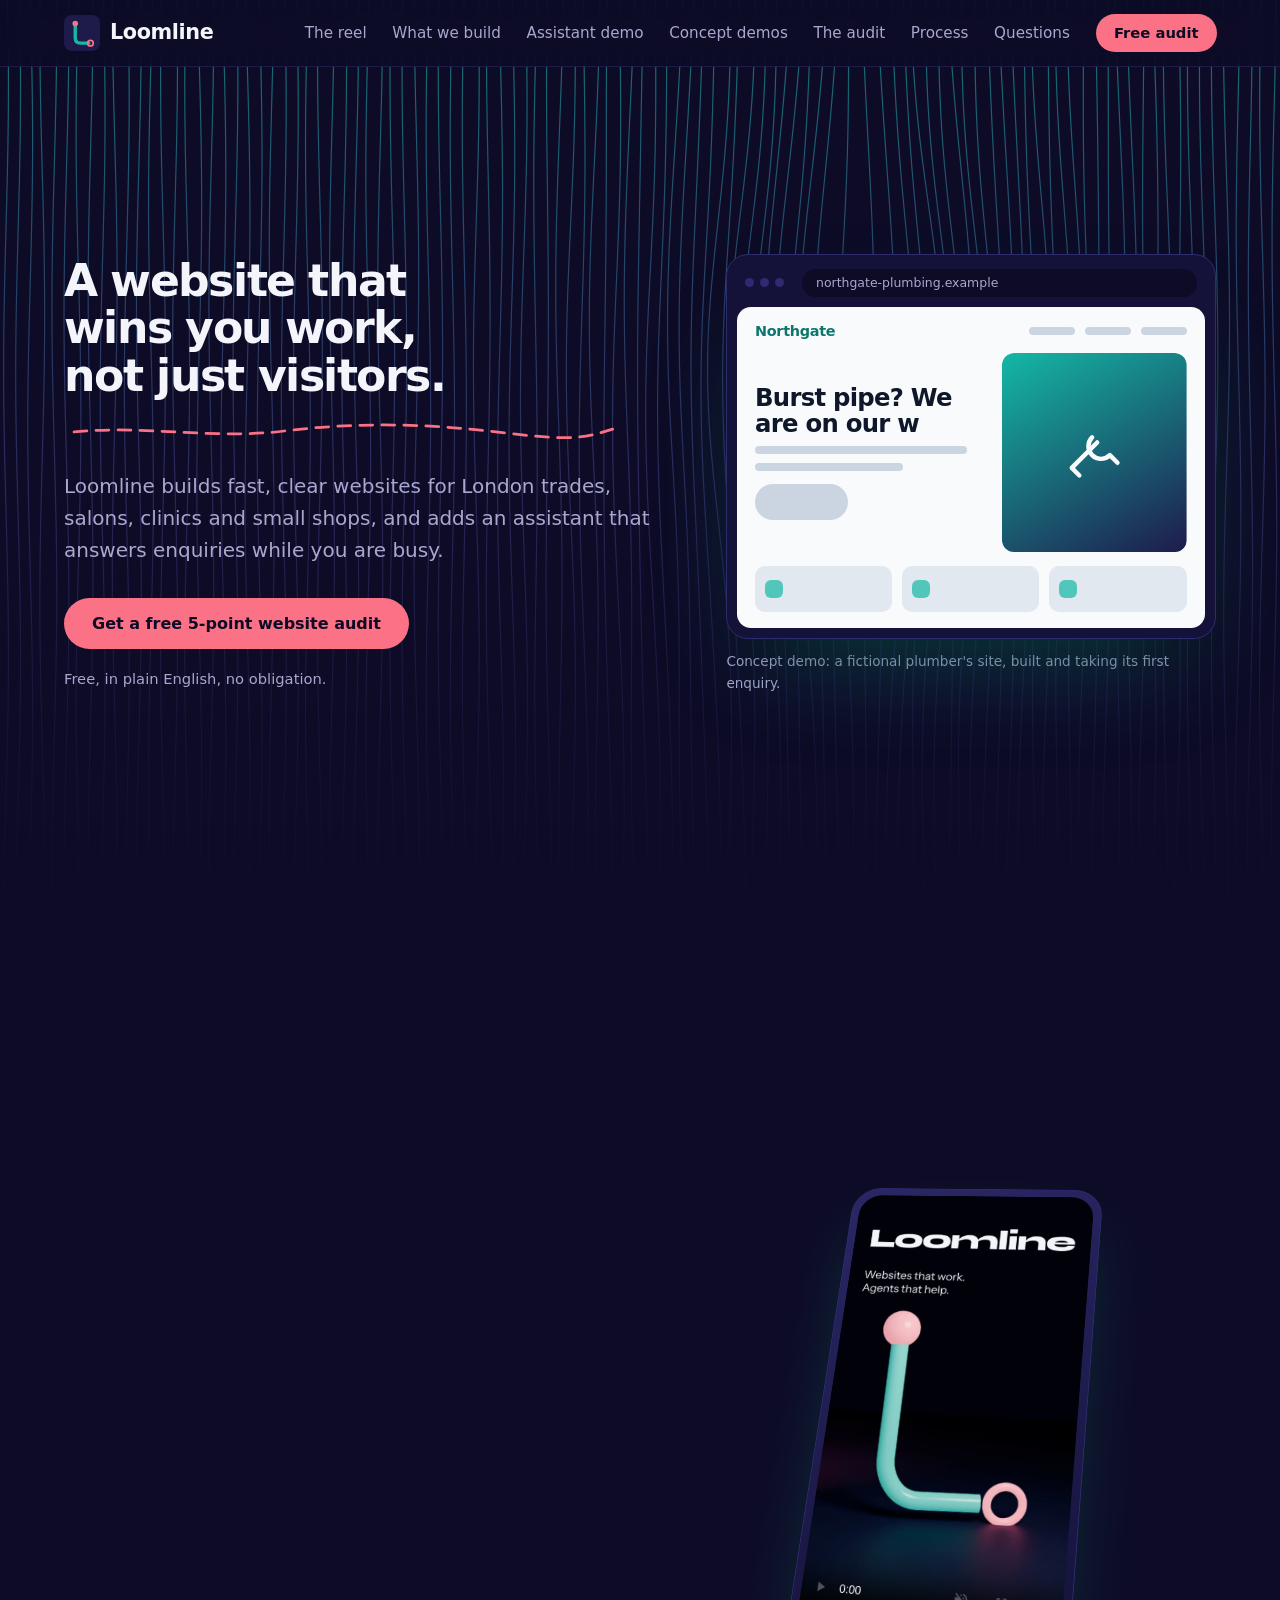
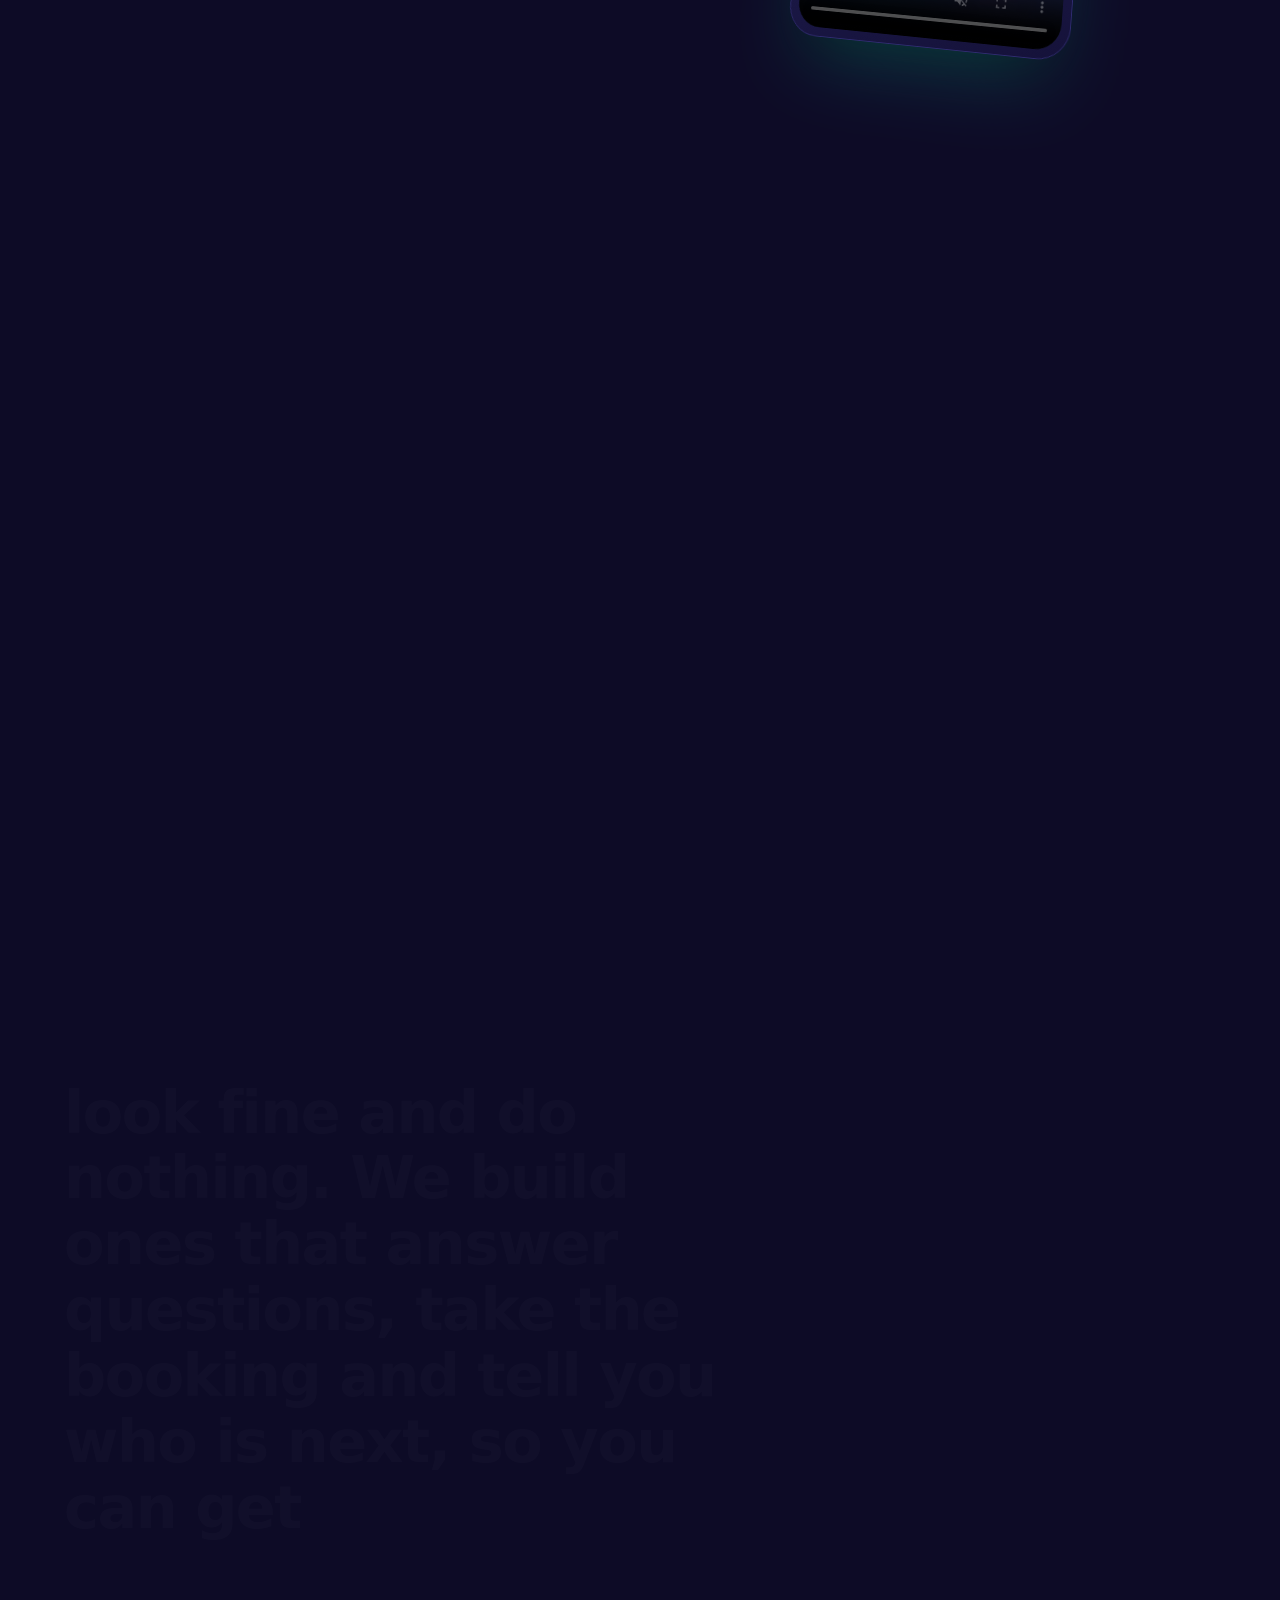
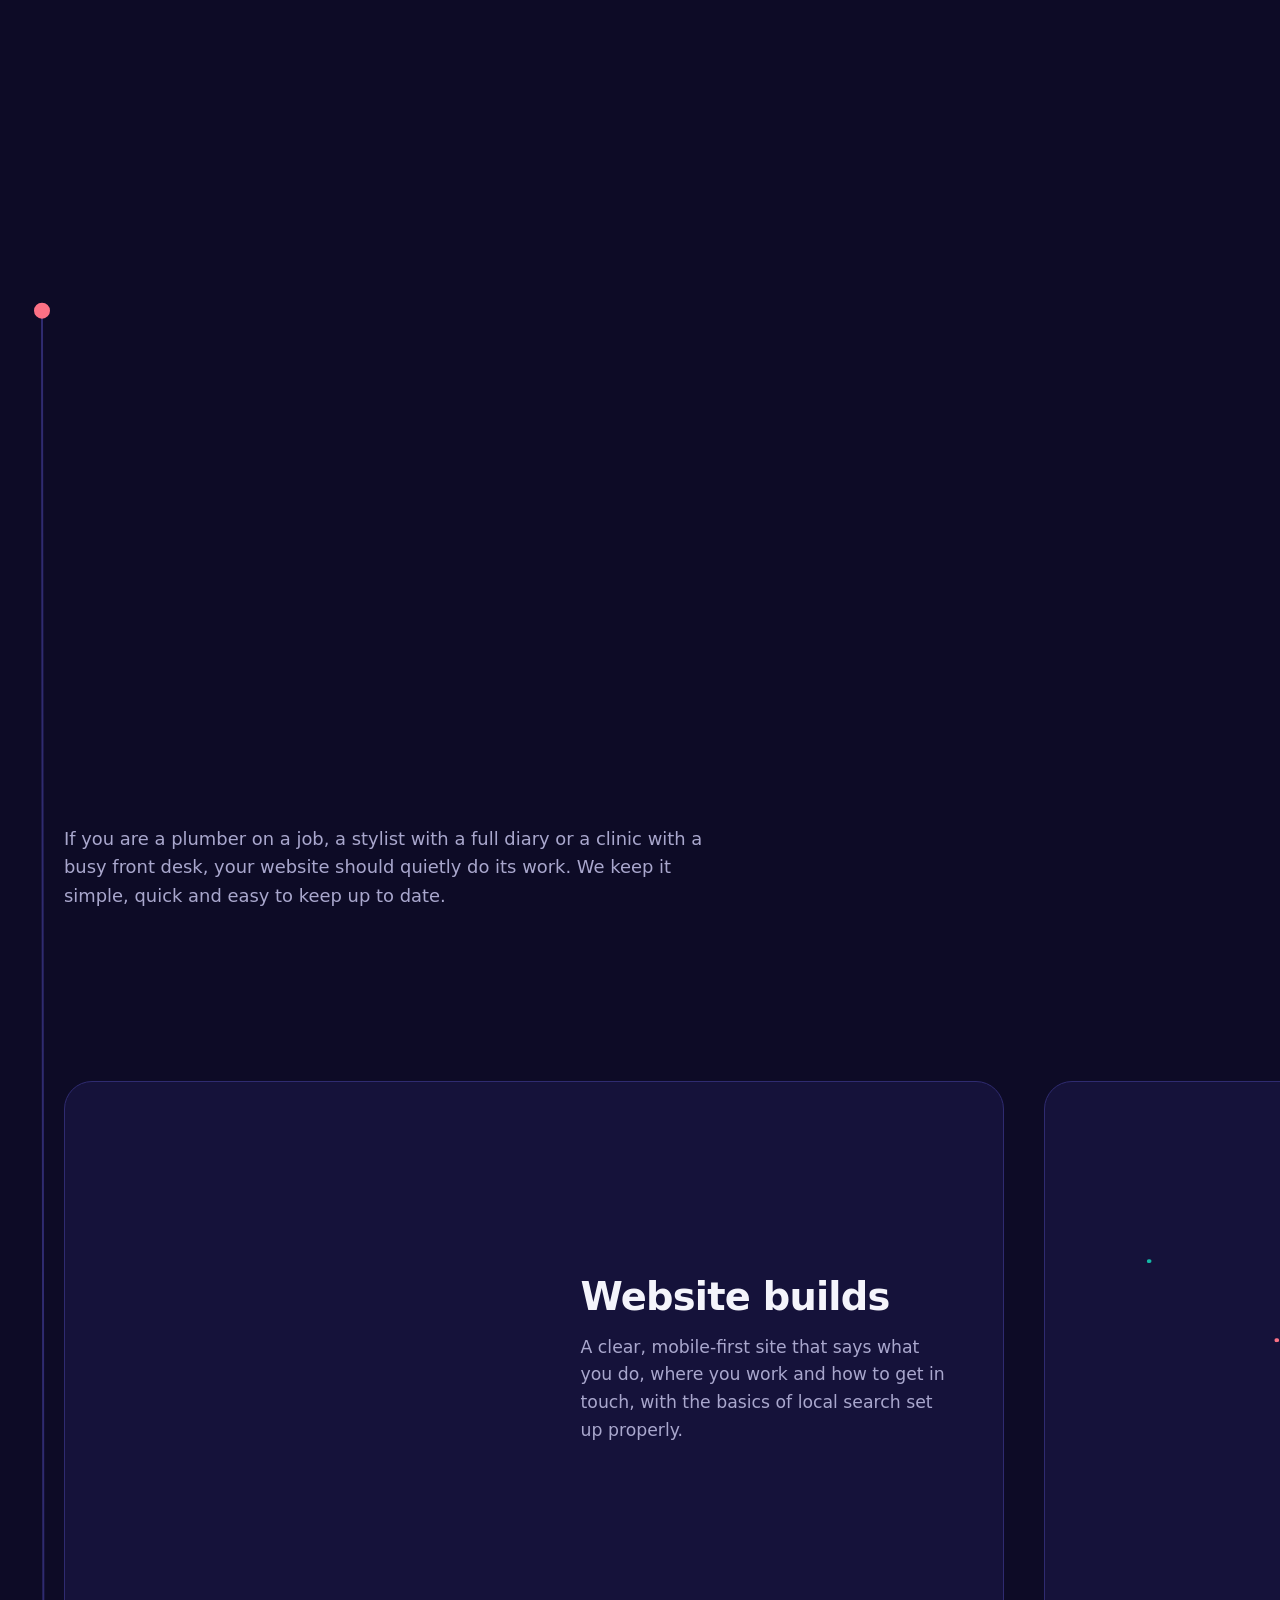
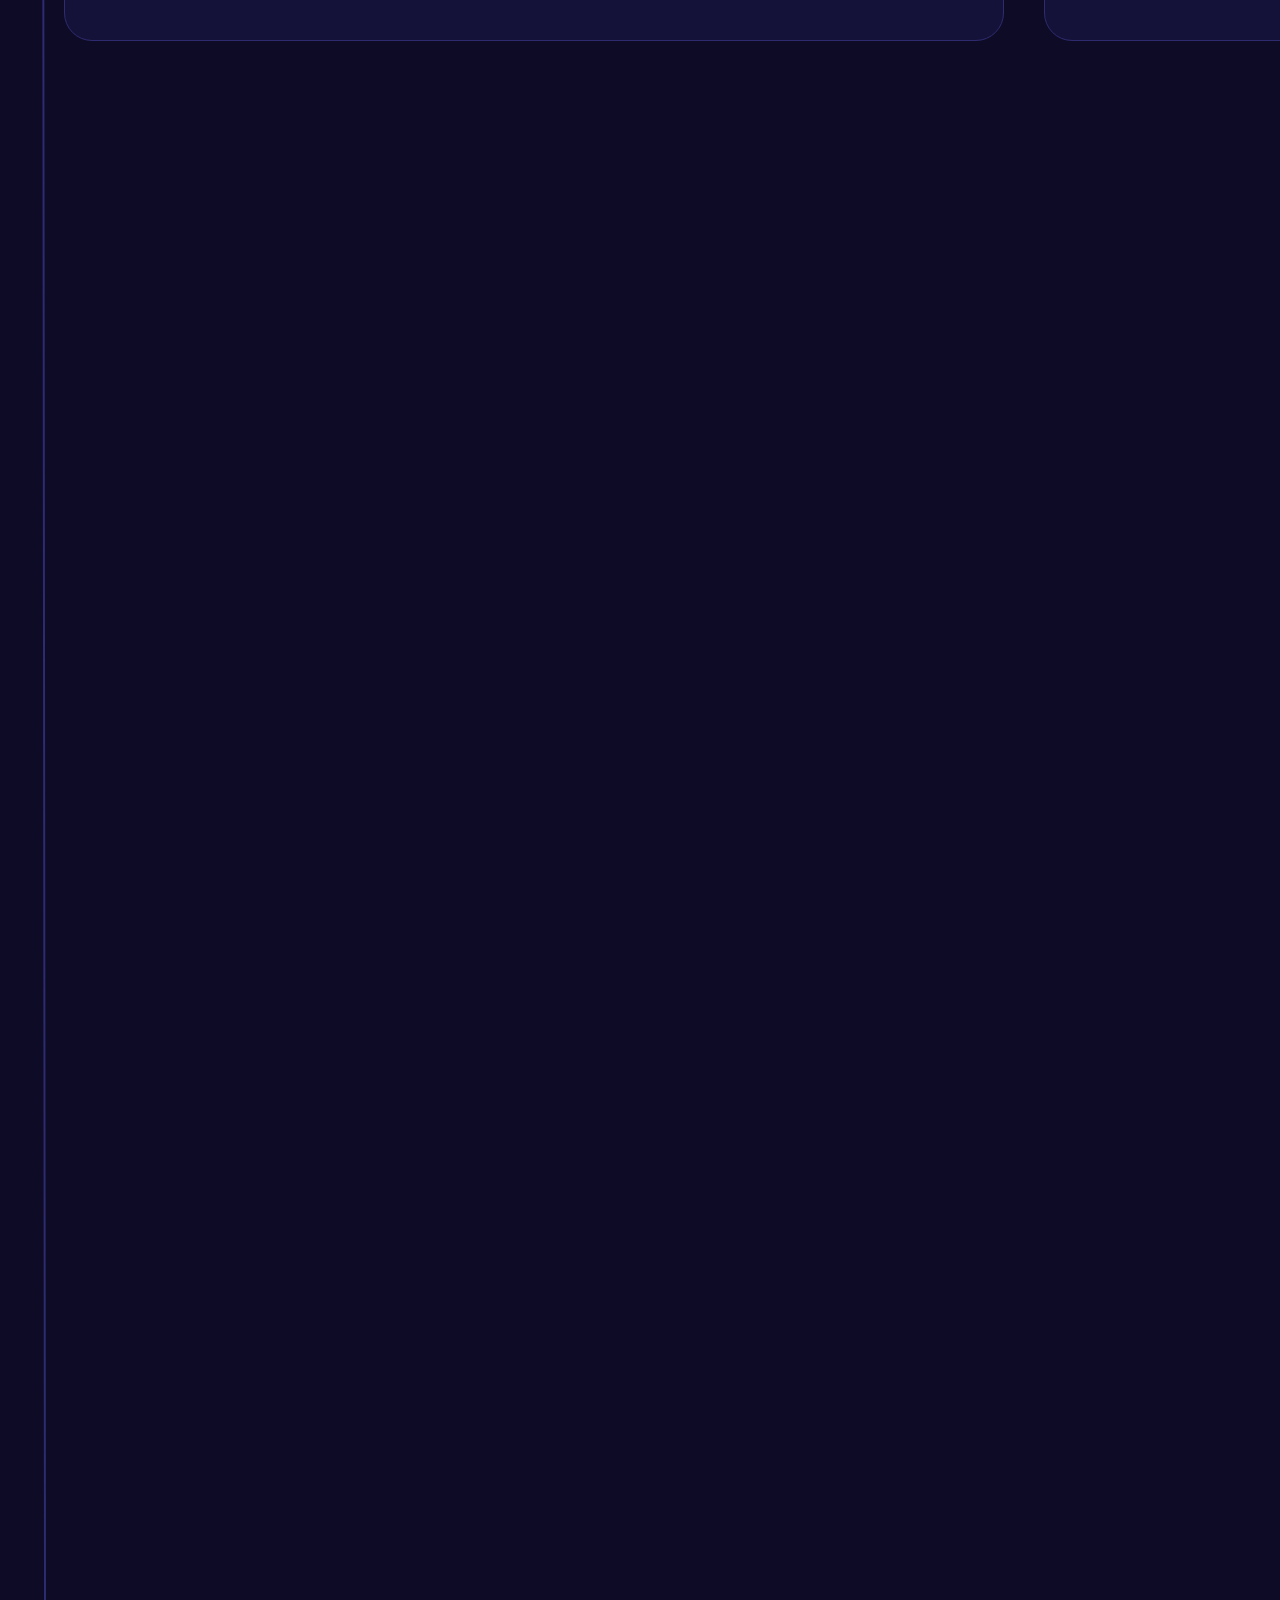
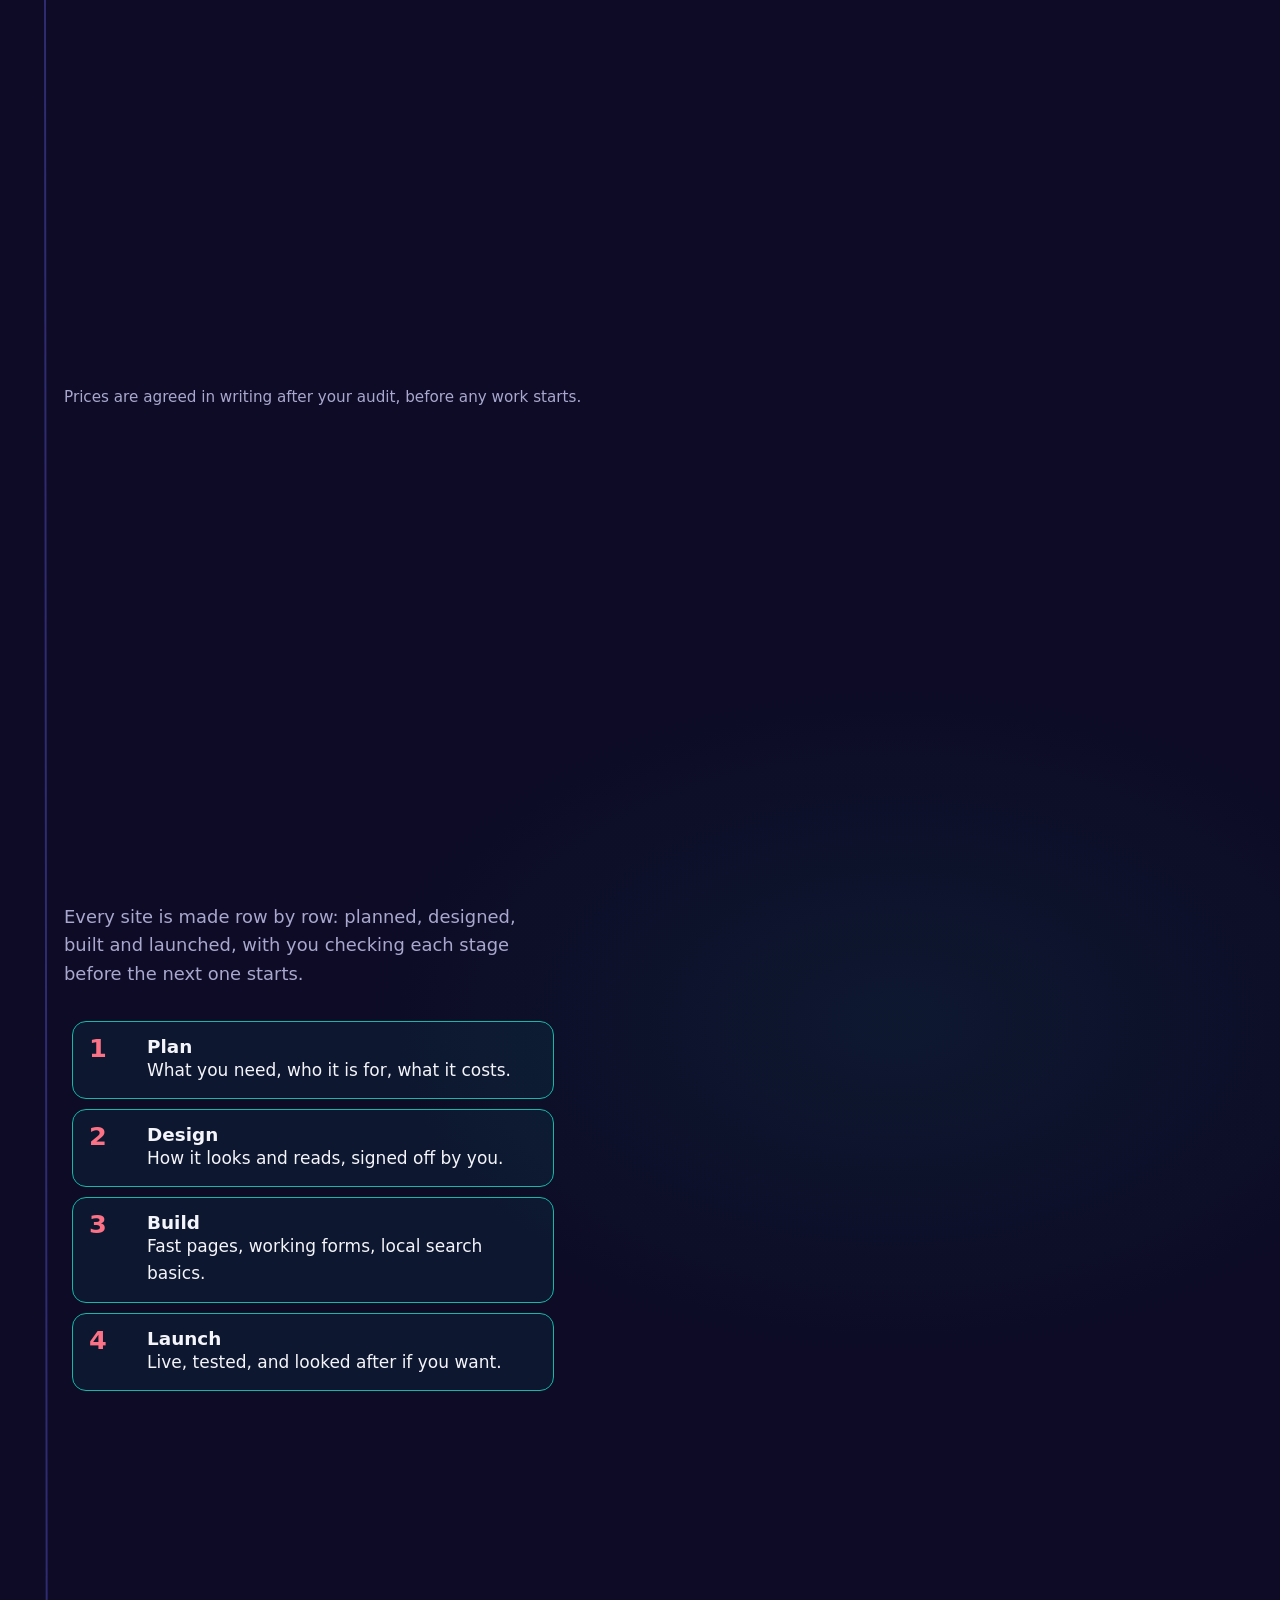
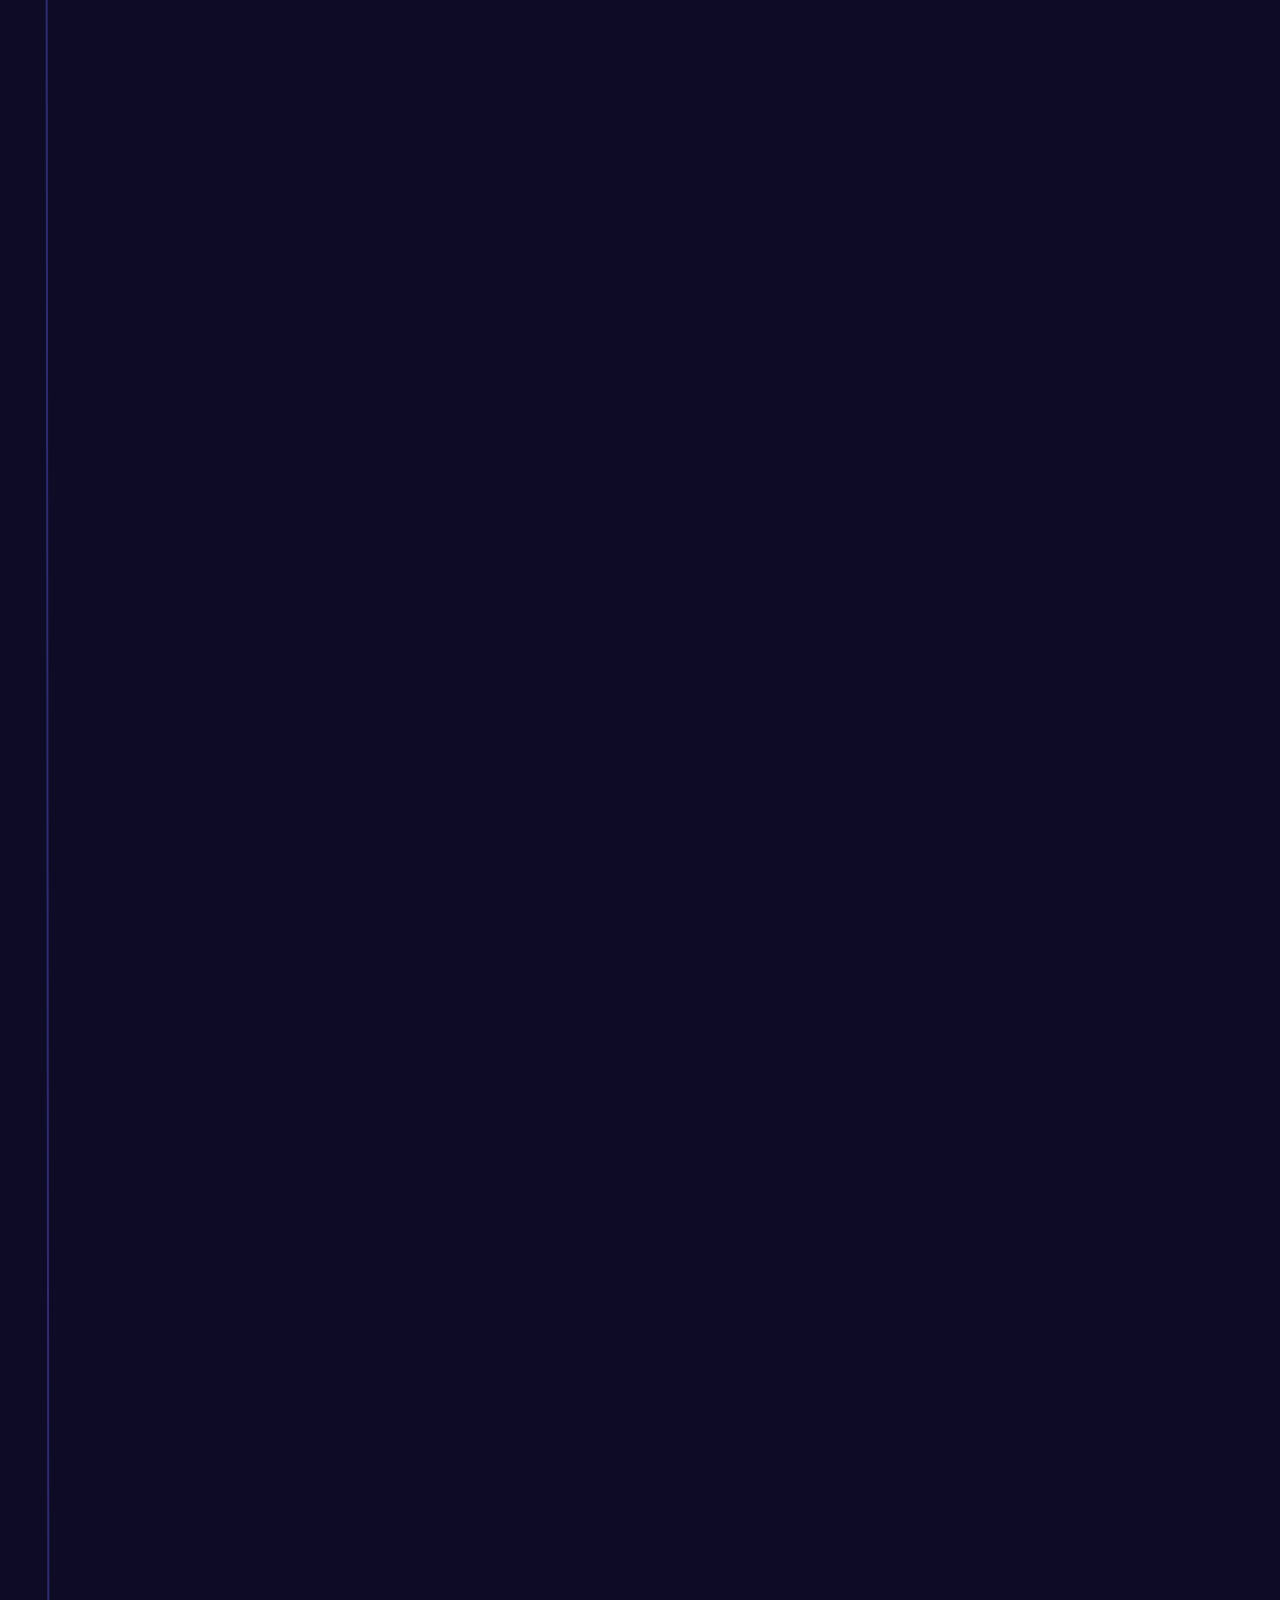
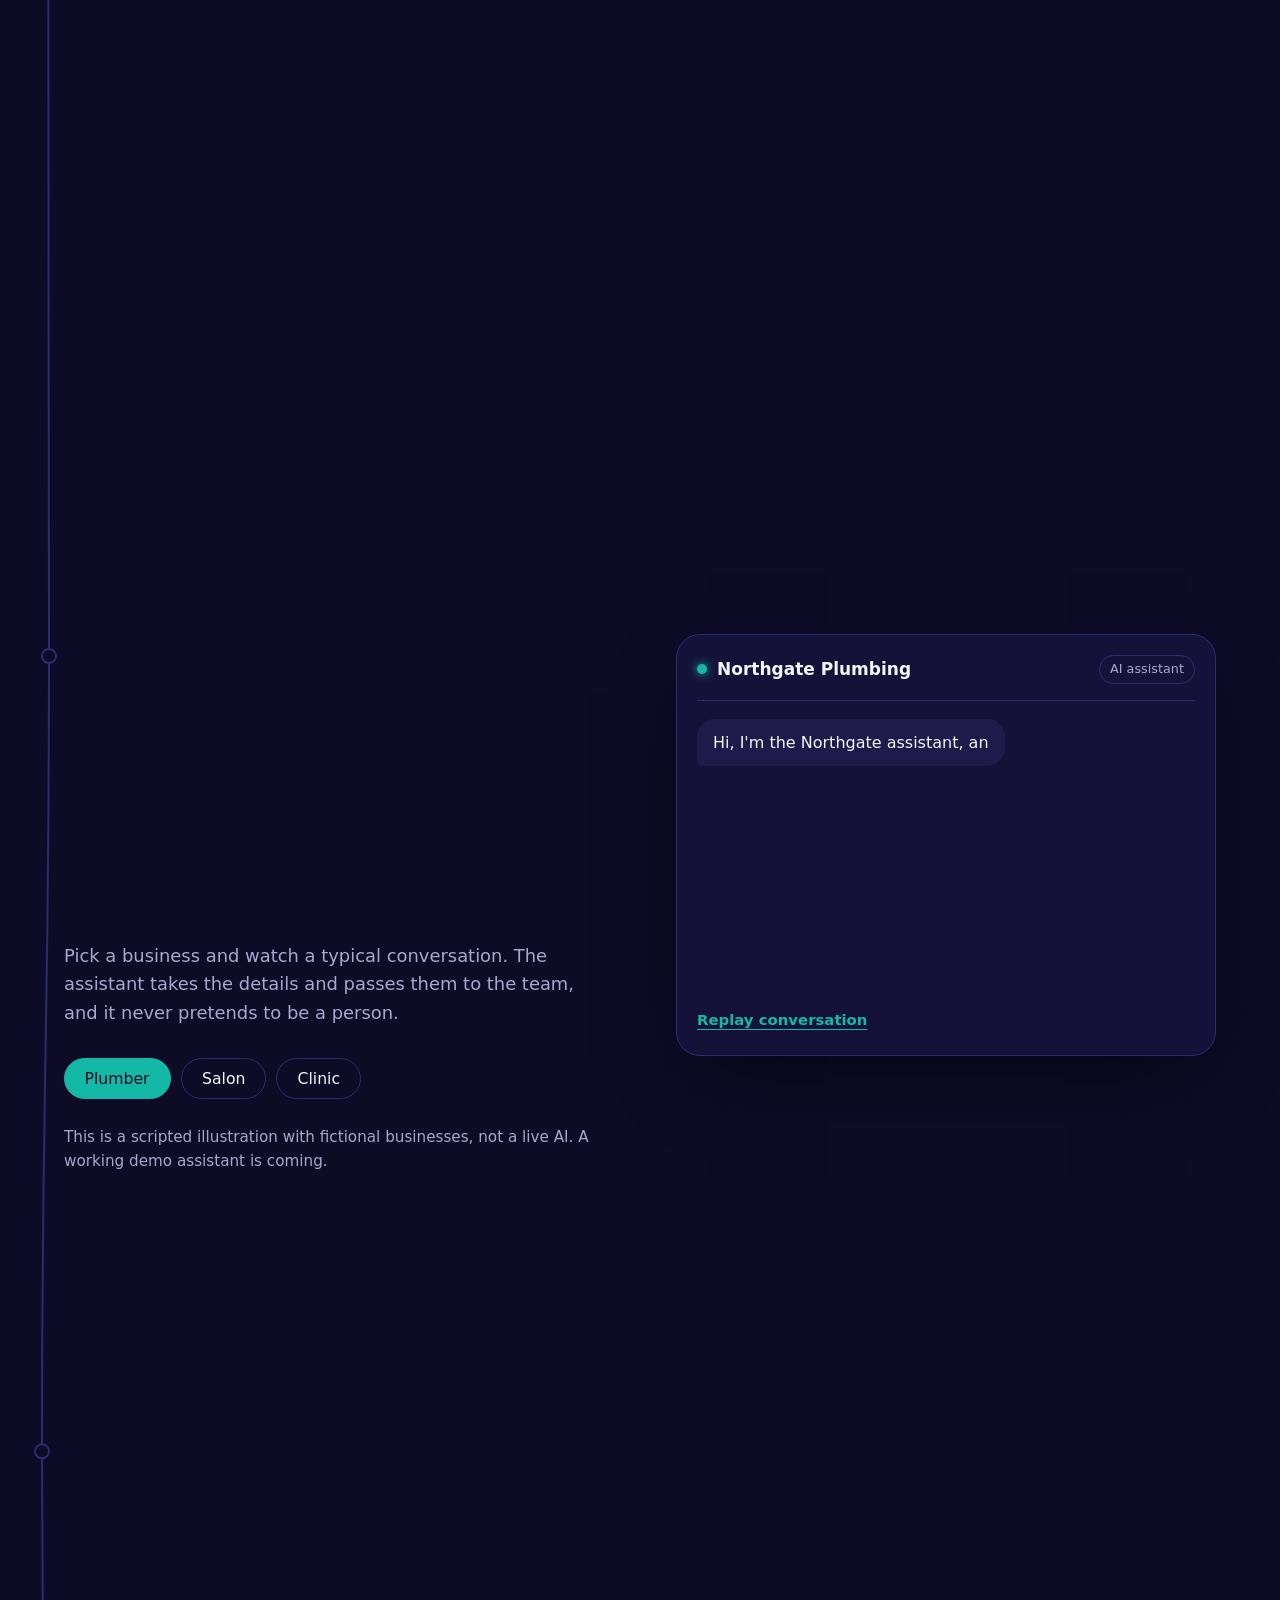
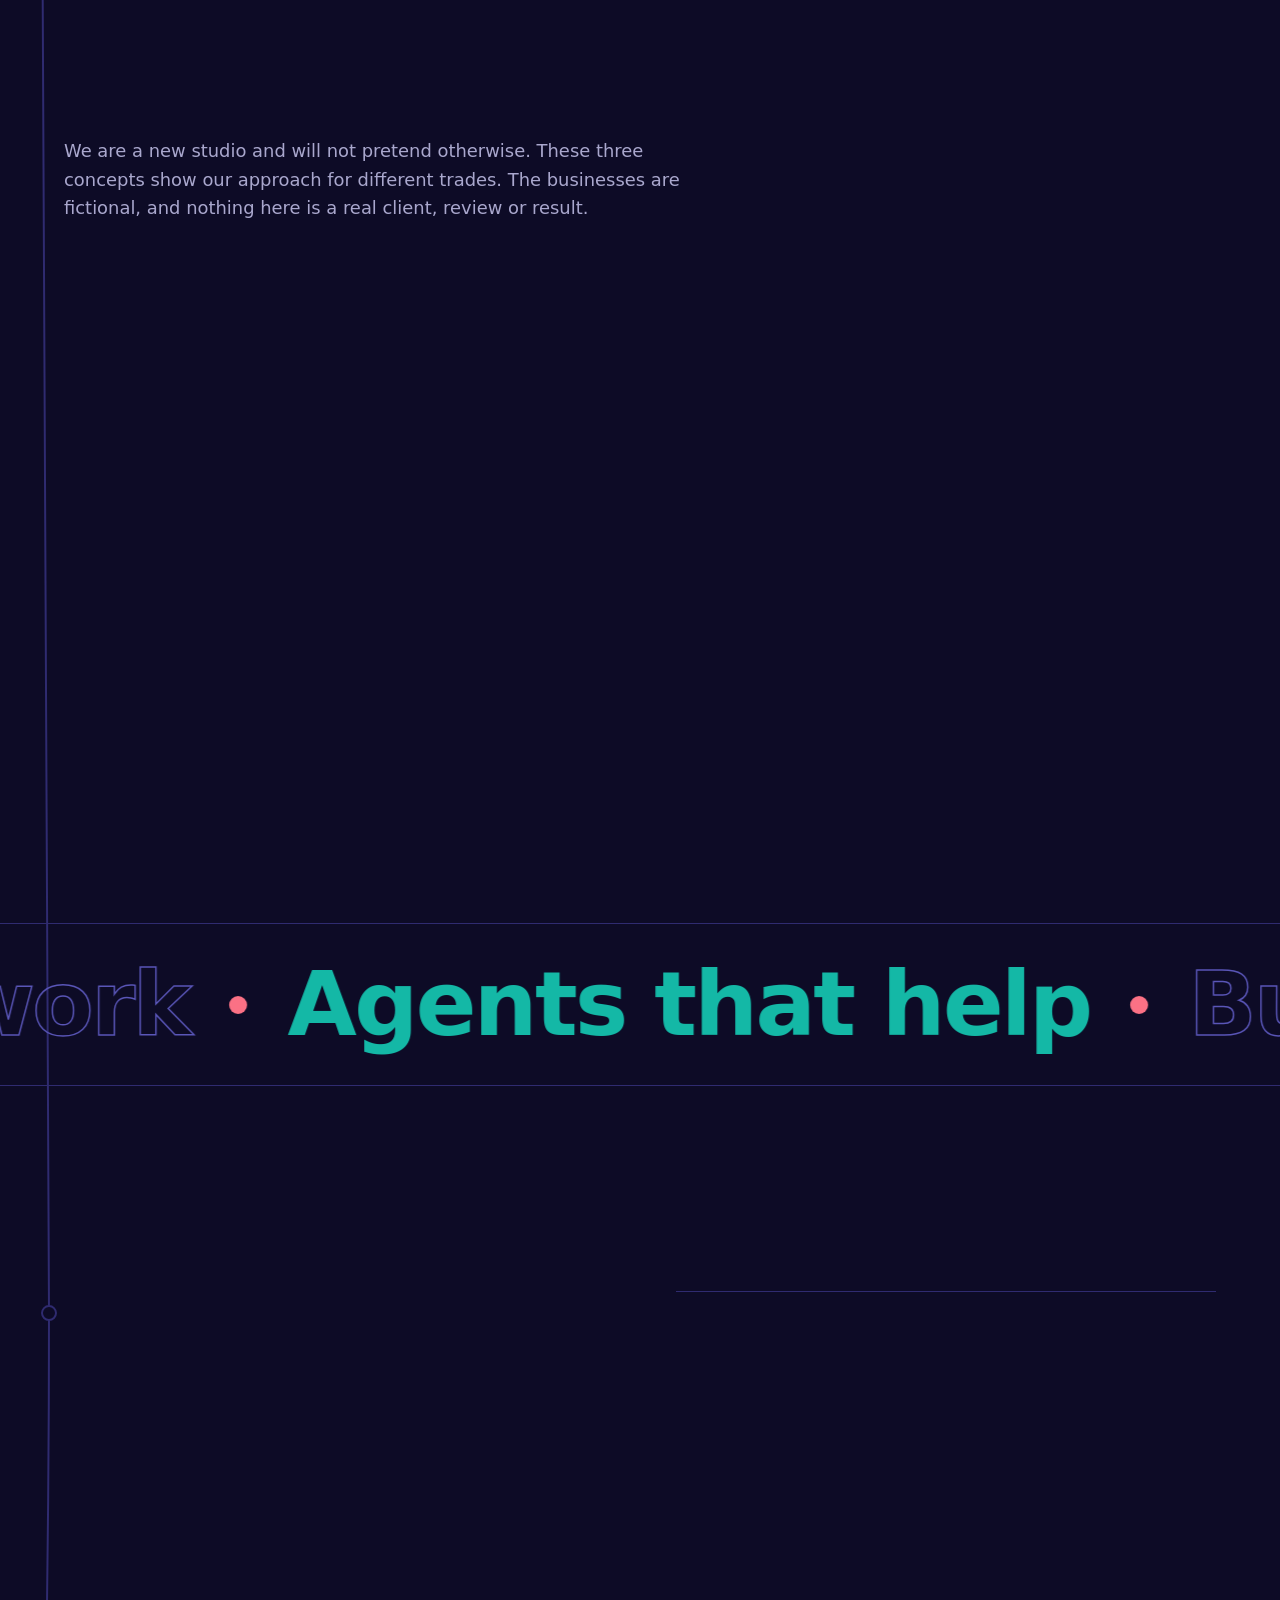
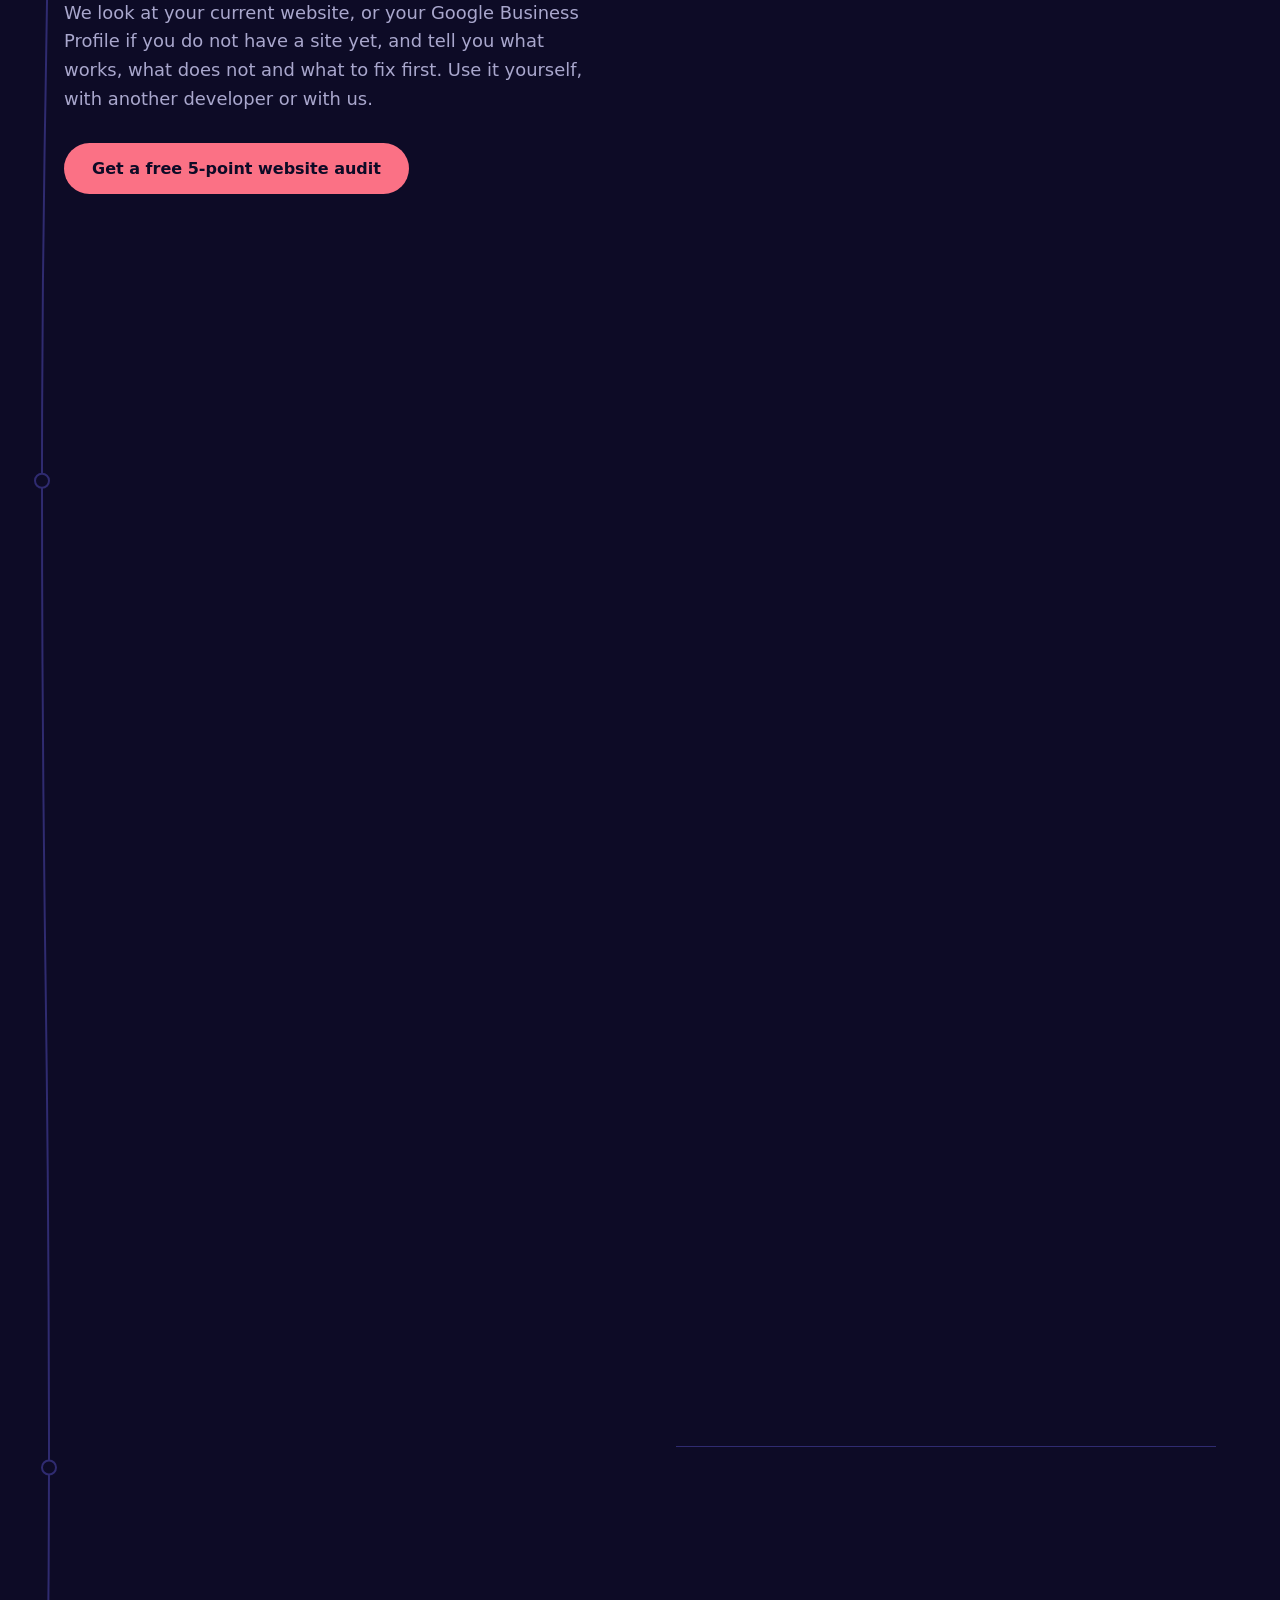
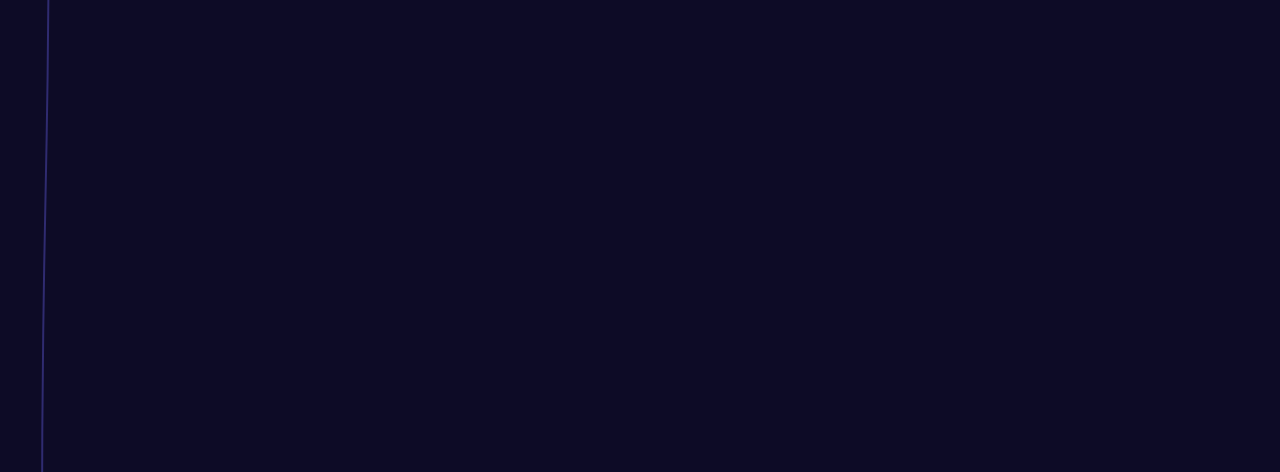
==== commit 792da4da: "Loom, 3D logo and ambient motion" ====
--- a/index.html
+++ b/index.html
@@ -113,7 +113,10 @@
 </section>
 
 <section class="manifesto" aria-label="What we believe">
+  <div class="manifesto__inner">
+  <div class="orb" id="orb" aria-hidden="true"></div>
   <p class="manifesto__text" data-scrub-words>Most local websites look fine and do nothing. We build ones that answer questions, take the booking and tell you who is next, so you can get on with the actual work.</p>
+  </div>
 </section>
 
 <svg class="thread" id="thread" aria-hidden="true" focusable="false"><path class="thread__base"></path><path class="thread__draw"></path><g class="thread__nodes"></g><circle class="thread__head" r="6"></circle></svg>
@@ -170,6 +173,24 @@
   </div>
 </section>
 
+<section class="loom" id="loom" aria-labelledby="loom-title">
+  <div class="loom__inner">
+    <div class="loom__copy">
+      <h2 class="section__title" id="loom-title" data-reveal>From thread to finished site.</h2>
+      <p class="section__lead">Every site is made row by row: planned, designed, built and launched, with you checking each stage before the next one starts.</p>
+      <ol class="loom__stages">
+        <li><span>Plan</span>What you need, who it is for, what it costs.</li>
+        <li><span>Design</span>How it looks and reads, signed off by you.</li>
+        <li><span>Build</span>Fast pages, working forms, local search basics.</li>
+        <li><span>Launch</span>Live, tested, and looked after if you want.</li>
+      </ol>
+    </div>
+    <div class="loom__stage">
+      <canvas id="loomCanvas" width="640" height="720" role="img" aria-label="An animated loom weaving a picture of a website, row by row"></canvas>
+    </div>
+  </div>
+</section>
+
 <section class="section" id="assistant" data-node>
   <div class="wrap split">
     <div>
@@ -323,5 +344,7 @@
 <script src="assets/vendor/SplitText.min.js" defer></script>
 <script src="assets/app.js" defer></script>
 <script src="assets/motion.js" defer></script>
+<script src="assets/loom.js" defer></script>
+<script type="module" src="assets/orb.js"></script>
 </body>
 </html>
--- a/assets/styles.css
+++ b/assets/styles.css
@@ -334,3 +334,46 @@
   .b-chat{width:82%;font-size:.72rem}
   .build__toast{top:46px;font-size:.74rem}
 }
+
+/* ================= v6: loom, 3D orb, ambient motion ================= */
+.loom{position:relative;z-index:1;padding:clamp(72px,9vw,120px) 0;background:radial-gradient(60% 50% at 70% 50%,rgba(20,184,166,.08),transparent 70%)}
+.loom__inner{width:min(1180px,100% - 2*var(--gutter));margin:0 auto;display:grid;gap:40px;align-items:center}
+@media(min-width:900px){.loom{min-height:100vh;display:flex;align-items:center}.loom__inner{grid-template-columns:minmax(0,.9fr) minmax(0,1.1fr);gap:64px}}
+.loom__stage{display:flex;justify-content:center}
+#loomCanvas{width:100%;max-width:560px;height:auto;aspect-ratio:640/720}
+@media(min-width:900px){#loomCanvas{max-height:84vh;width:auto}}
+.loom__stages{list-style:none;margin:32px 0 0;padding:0;display:grid;gap:10px;counter-reset:st}
+.loom__stages li{counter-increment:st;display:grid;grid-template-columns:44px 1fr;column-gap:14px;padding:14px 16px;border:1px solid var(--line);border-radius:14px;color:var(--muted);transition:border-color .35s ease,background-color .35s ease,color .35s ease}
+.loom__stages li::before{content:counter(st);grid-row:span 2;font:800 1.6rem/1 var(--display);color:var(--line);transition:color .35s ease}
+.loom__stages li span{font:700 1.15rem var(--display);color:var(--text)}
+.loom__stages li.is-on{border-color:var(--teal);background:rgba(20,184,166,.07);color:var(--text)}
+.loom__stages li.is-on::before{color:var(--coral)}
+
+/* manifesto + 3D orb */
+.manifesto__inner{width:min(1180px,100% - 2*var(--gutter));margin:0 auto;display:grid;gap:24px;align-items:center}
+.manifesto__inner .manifesto__text{width:auto;margin:0}
+@media(min-width:1000px){.manifesto__inner{grid-template-columns:minmax(0,1.25fr) minmax(0,.75fr);gap:40px}.manifesto__inner .orb{order:2}}
+.orb{position:relative;width:100%;aspect-ratio:1/1;max-width:520px;justify-self:center}
+.orb canvas{position:absolute;inset:0;width:100%;height:100%;display:block}
+@media(max-width:999px){.orb{max-width:340px}}
+
+/* ambient: shine on primary buttons */
+.btn--magnet{position:relative;overflow:hidden;isolation:isolate}
+.btn--magnet::after{content:"";position:absolute;inset:0;background:linear-gradient(105deg,transparent 35%,rgba(255,255,255,.55) 50%,transparent 65%);transform:translateX(-120%);animation:shine 5.5s ease-in-out 2.5s infinite;z-index:-1}
+@keyframes shine{0%,70%{transform:translateX(-120%)}85%,100%{transform:translateX(120%)}}
+
+/* ambient: drifting colour behind the contact form */
+.contact{overflow:hidden}
+.contact::before,.contact::after{content:"";position:absolute;width:56vmax;height:56vmax;border-radius:50%;pointer-events:none;z-index:0}
+.contact::before{left:-18vmax;top:-20vmax;background:radial-gradient(closest-side,rgba(20,184,166,.20),transparent);animation:drift1 18s ease-in-out infinite alternate}
+.contact::after{right:-20vmax;bottom:-24vmax;background:radial-gradient(closest-side,rgba(251,113,133,.18),transparent);animation:drift2 22s ease-in-out infinite alternate}
+.contact .wrap{position:relative;z-index:1}
+@keyframes drift1{to{transform:translate(14vmax,10vmax) scale(1.15)}}
+@keyframes drift2{to{transform:translate(-12vmax,-14vmax) scale(.9)}}
+
+/* ambient: a light runs along the process rail */
+@media(min-width:1000px){
+  .steps__rail::after{content:"";position:absolute;top:-3px;left:0;width:90px;height:8px;border-radius:8px;background:radial-gradient(closest-side,rgba(251,113,133,.95),transparent);opacity:0;animation:runlight 4.5s ease-in-out 1s infinite}
+}
+@keyframes runlight{0%{transform:translateX(-60px);opacity:0}10%{opacity:1}90%{opacity:1}100%{transform:translateX(calc(min(1180px,100vw - 2*var(--gutter)) - 30px));opacity:0}}
+.loom__stages{padding-left:8px}
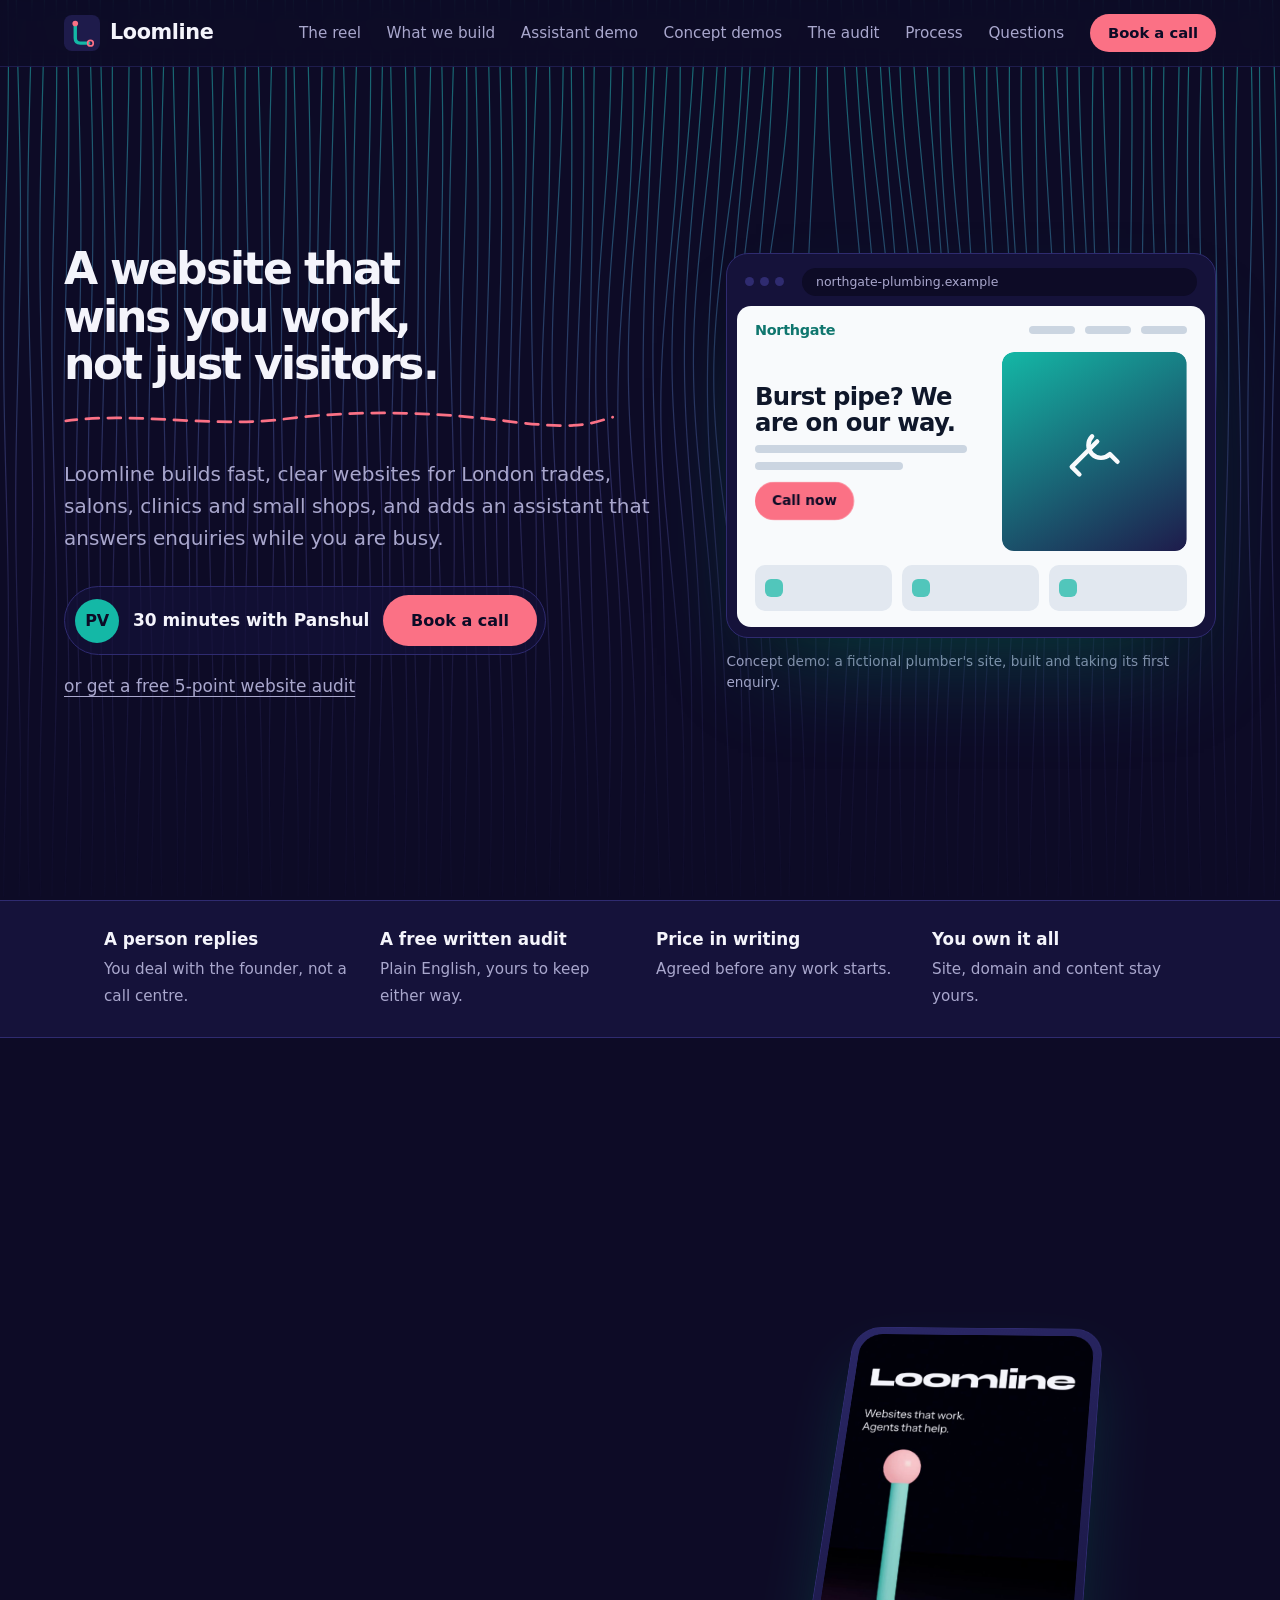
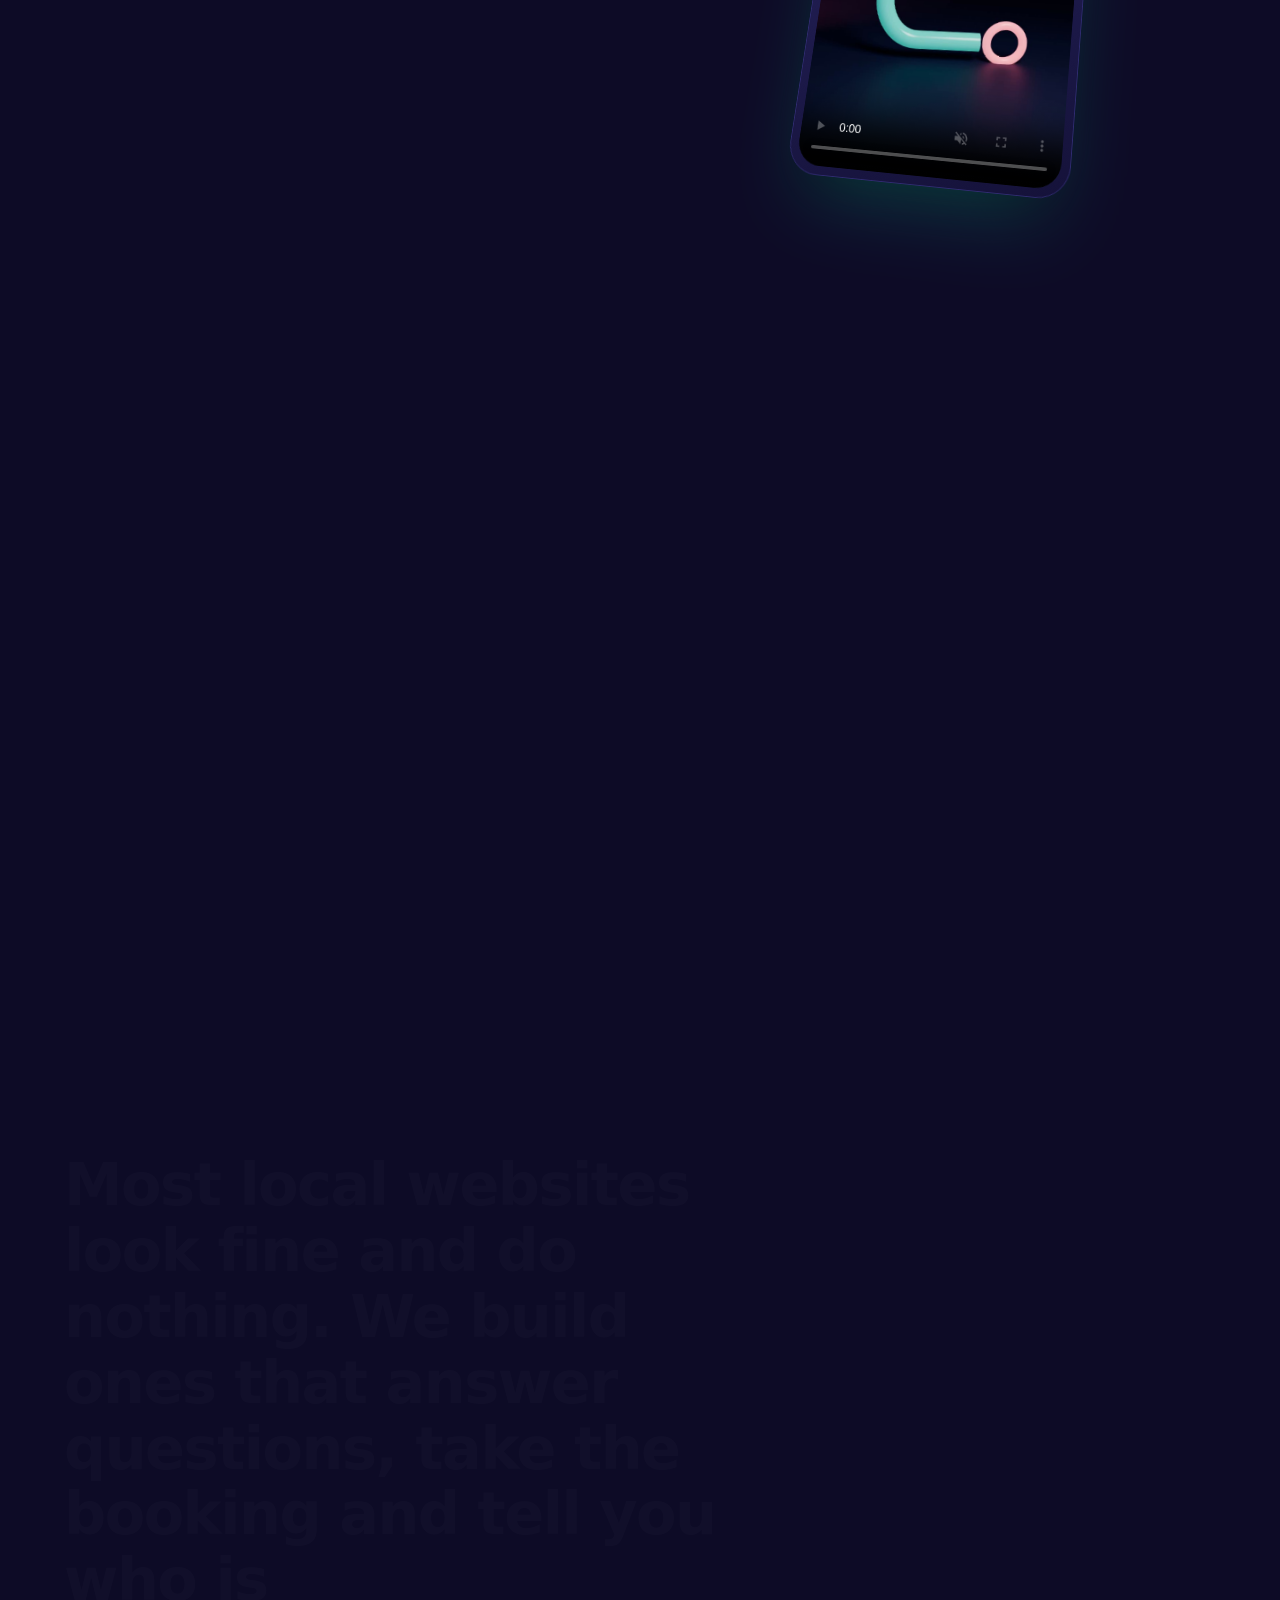
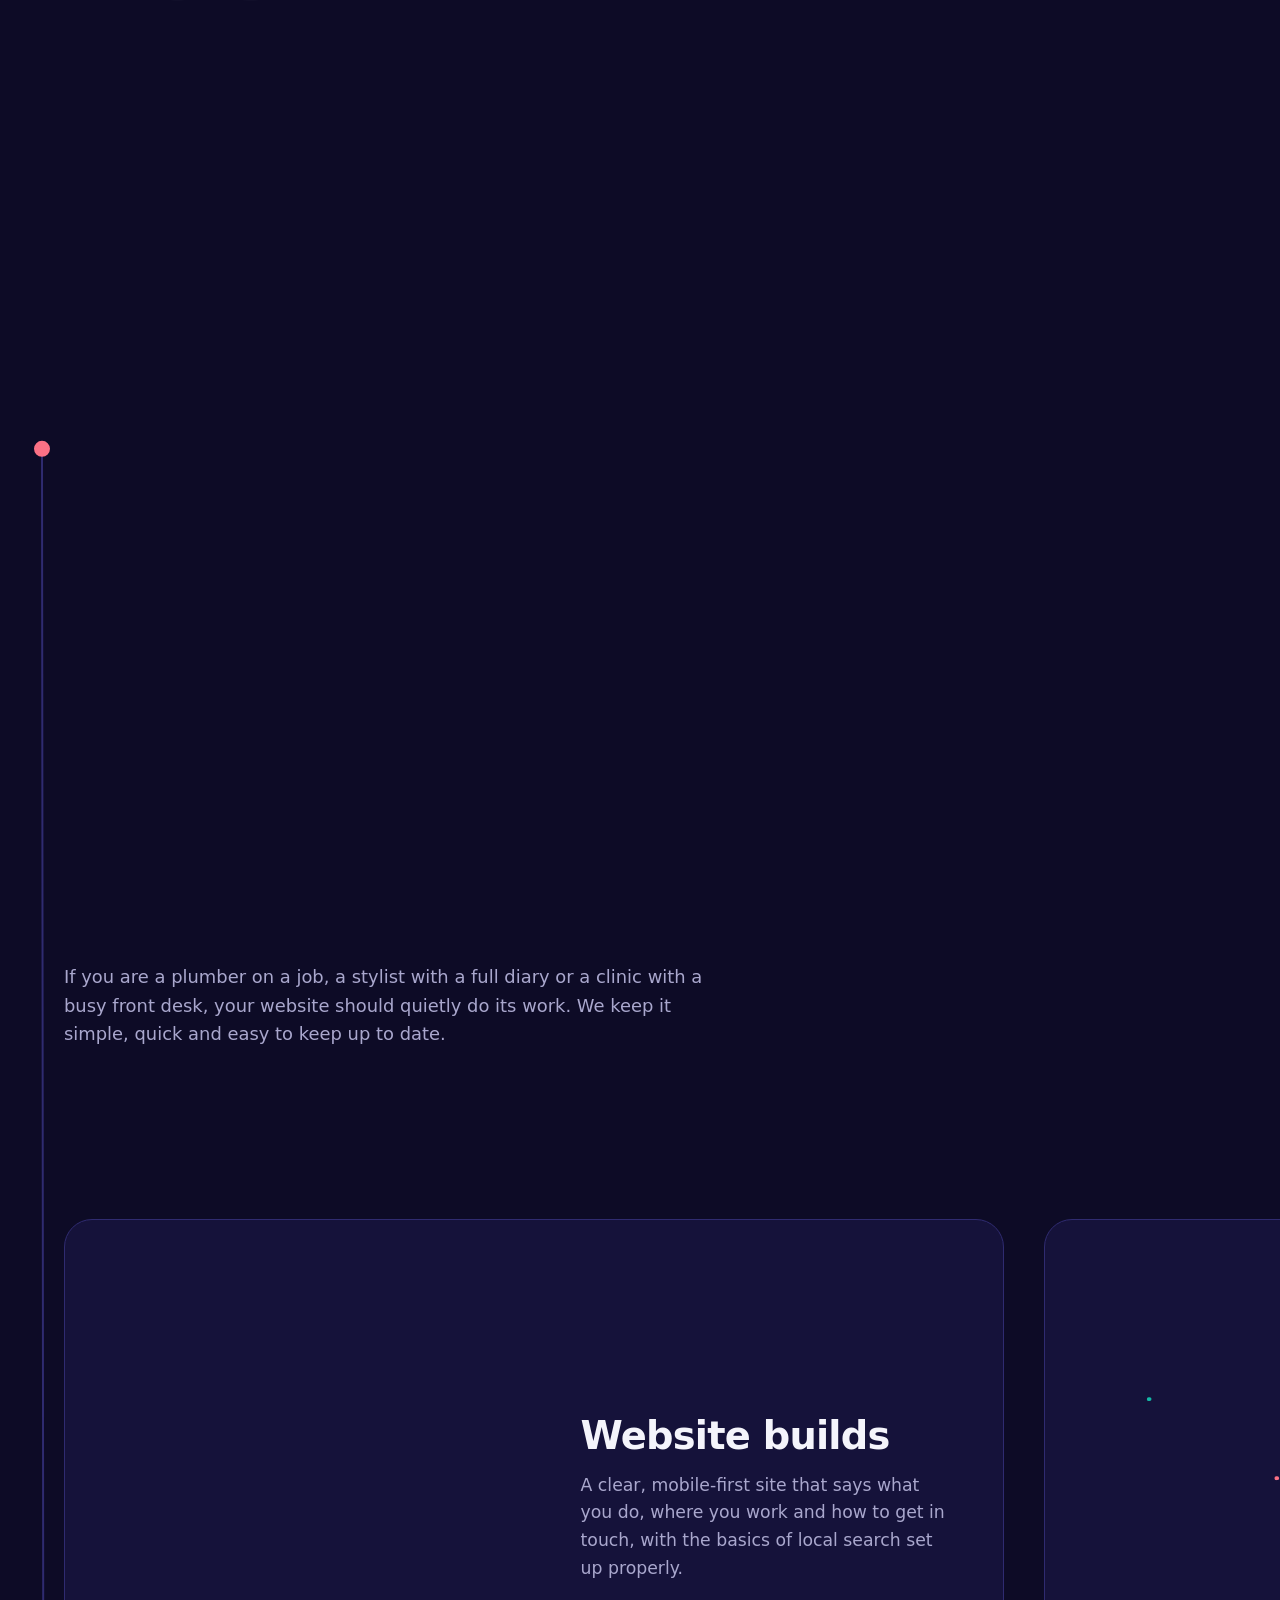
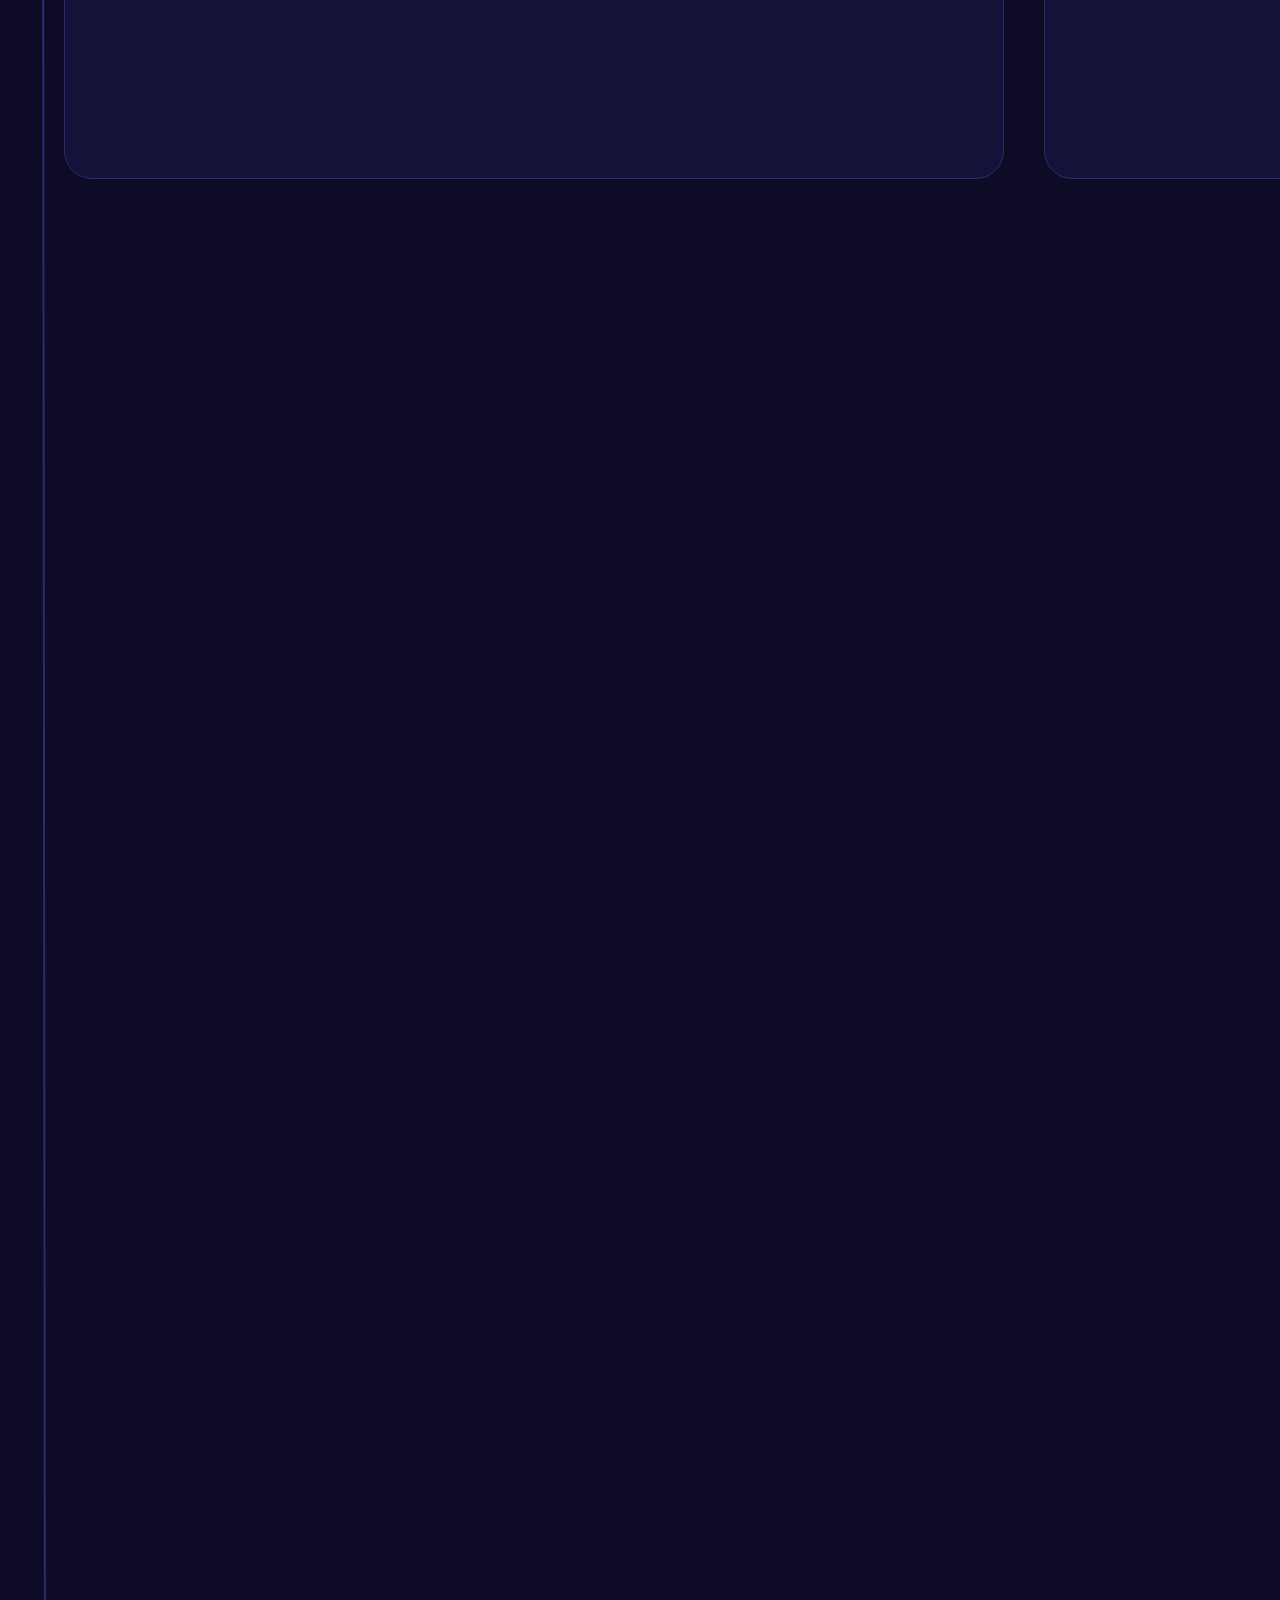
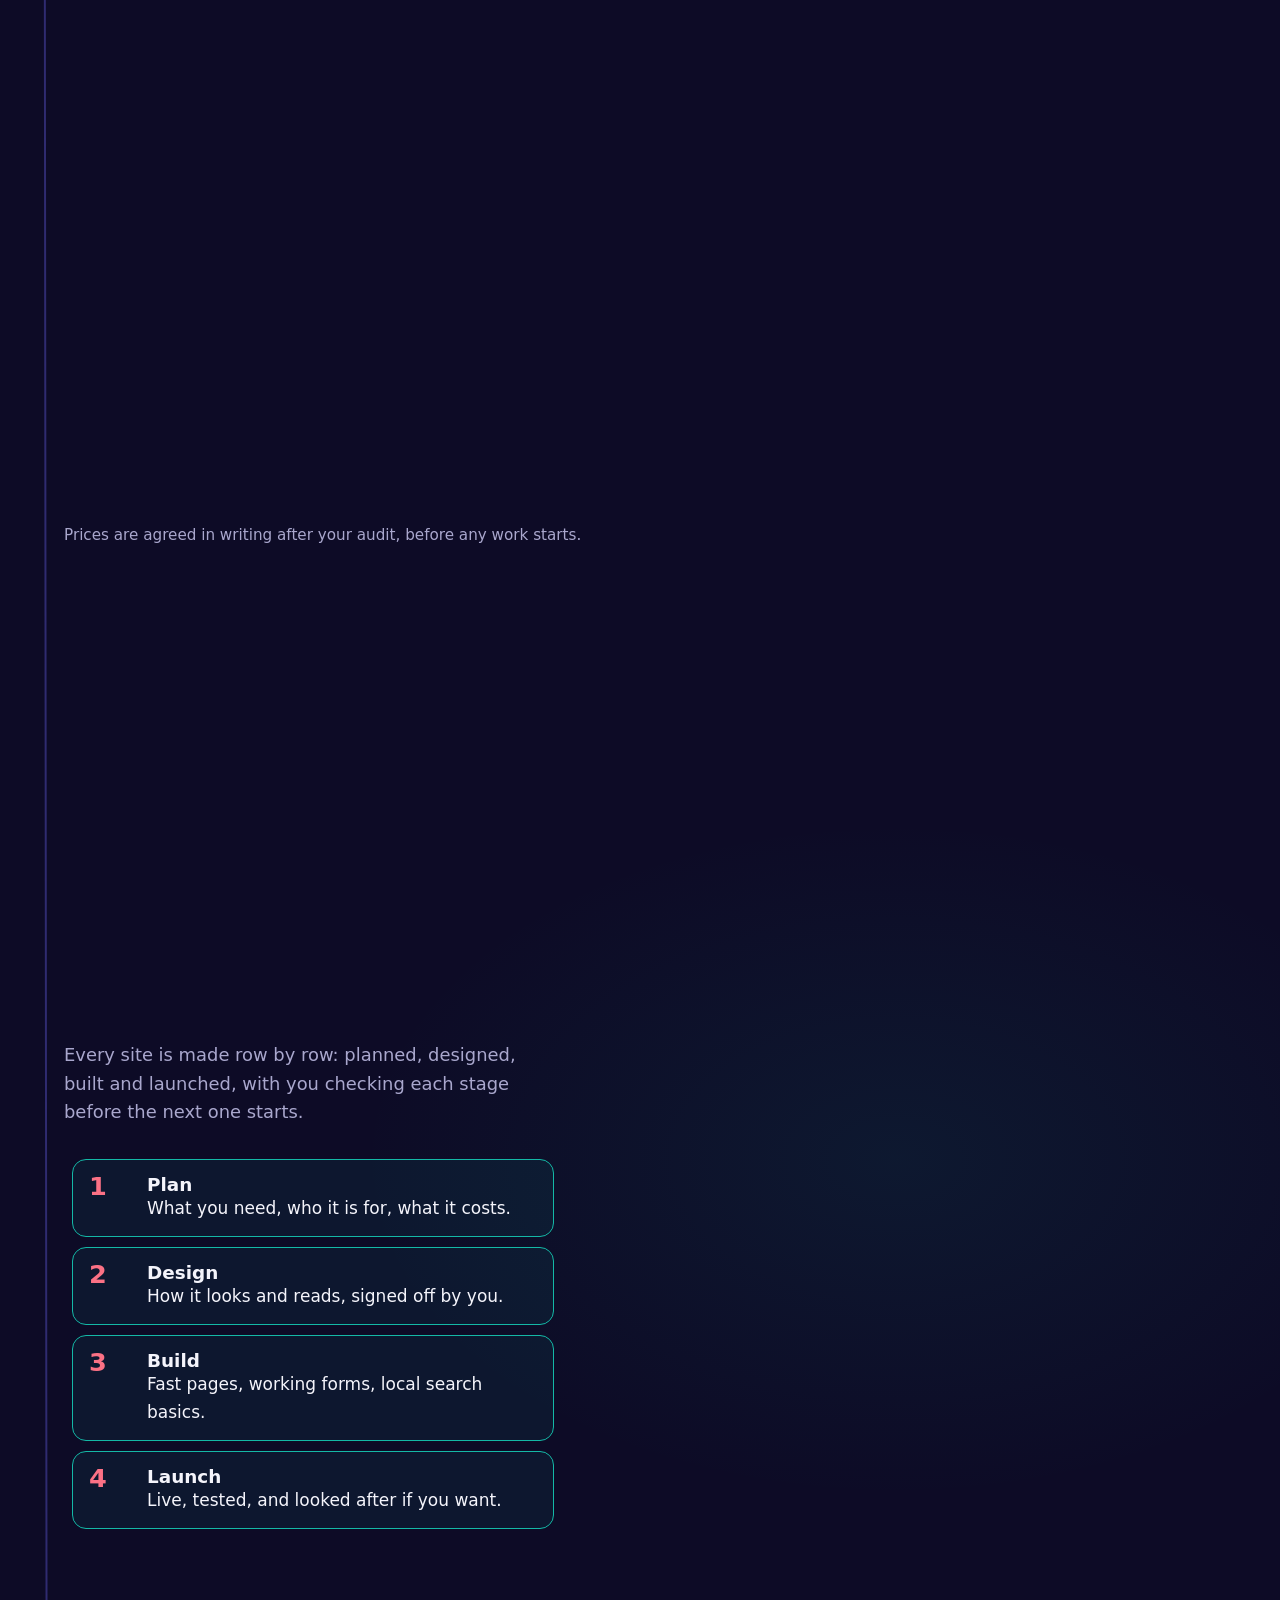
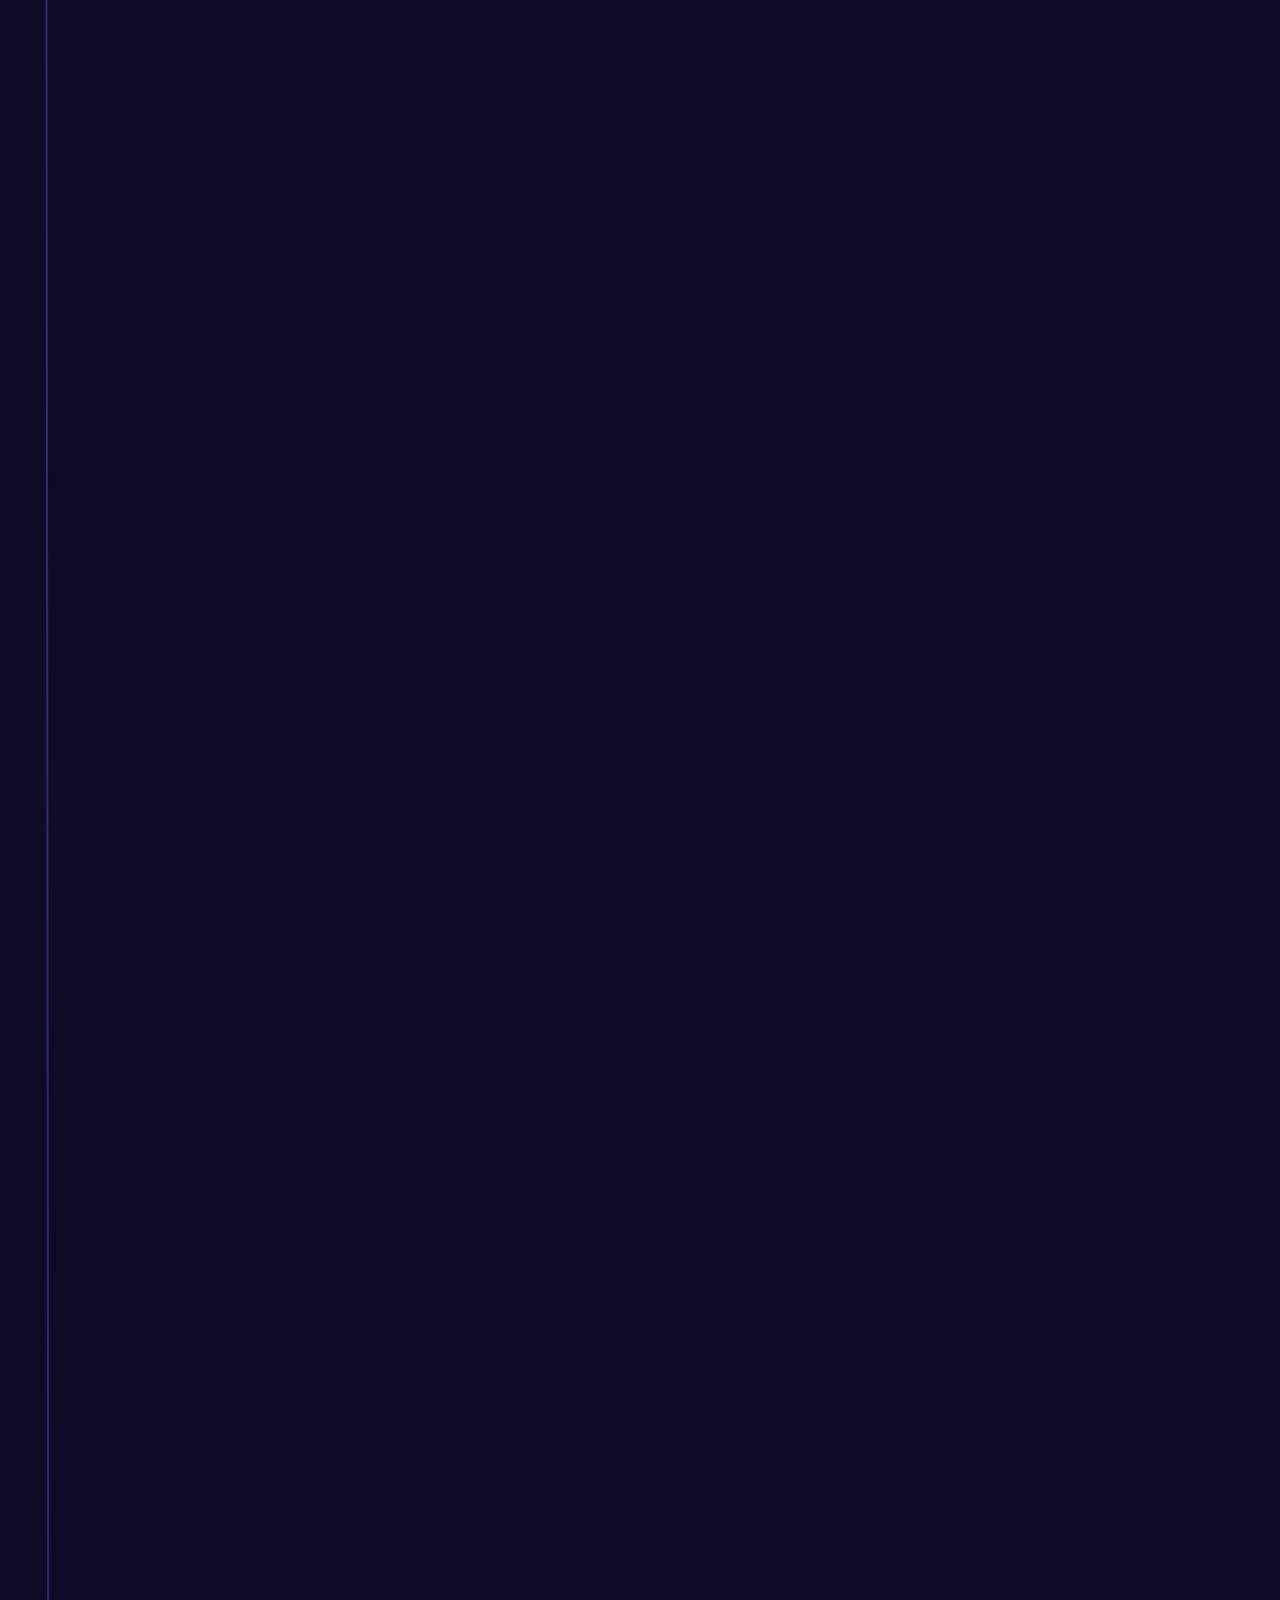
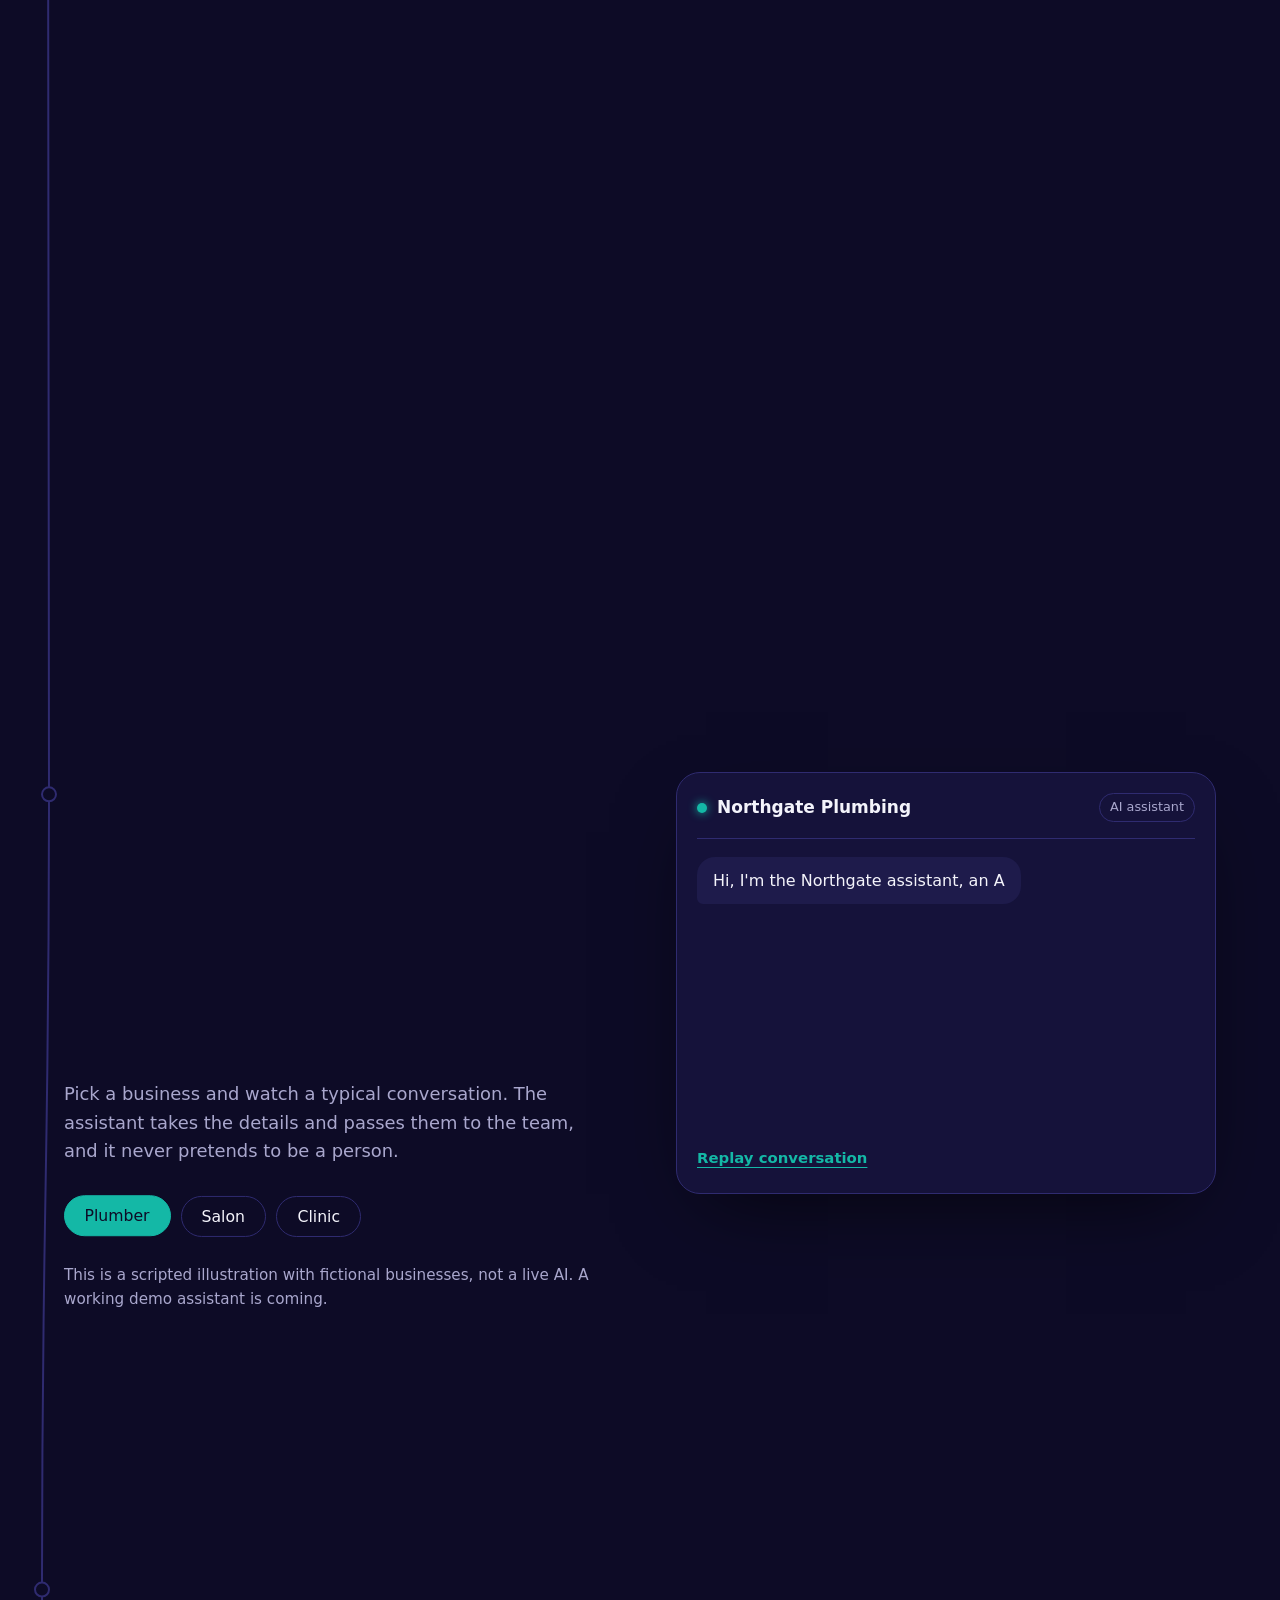
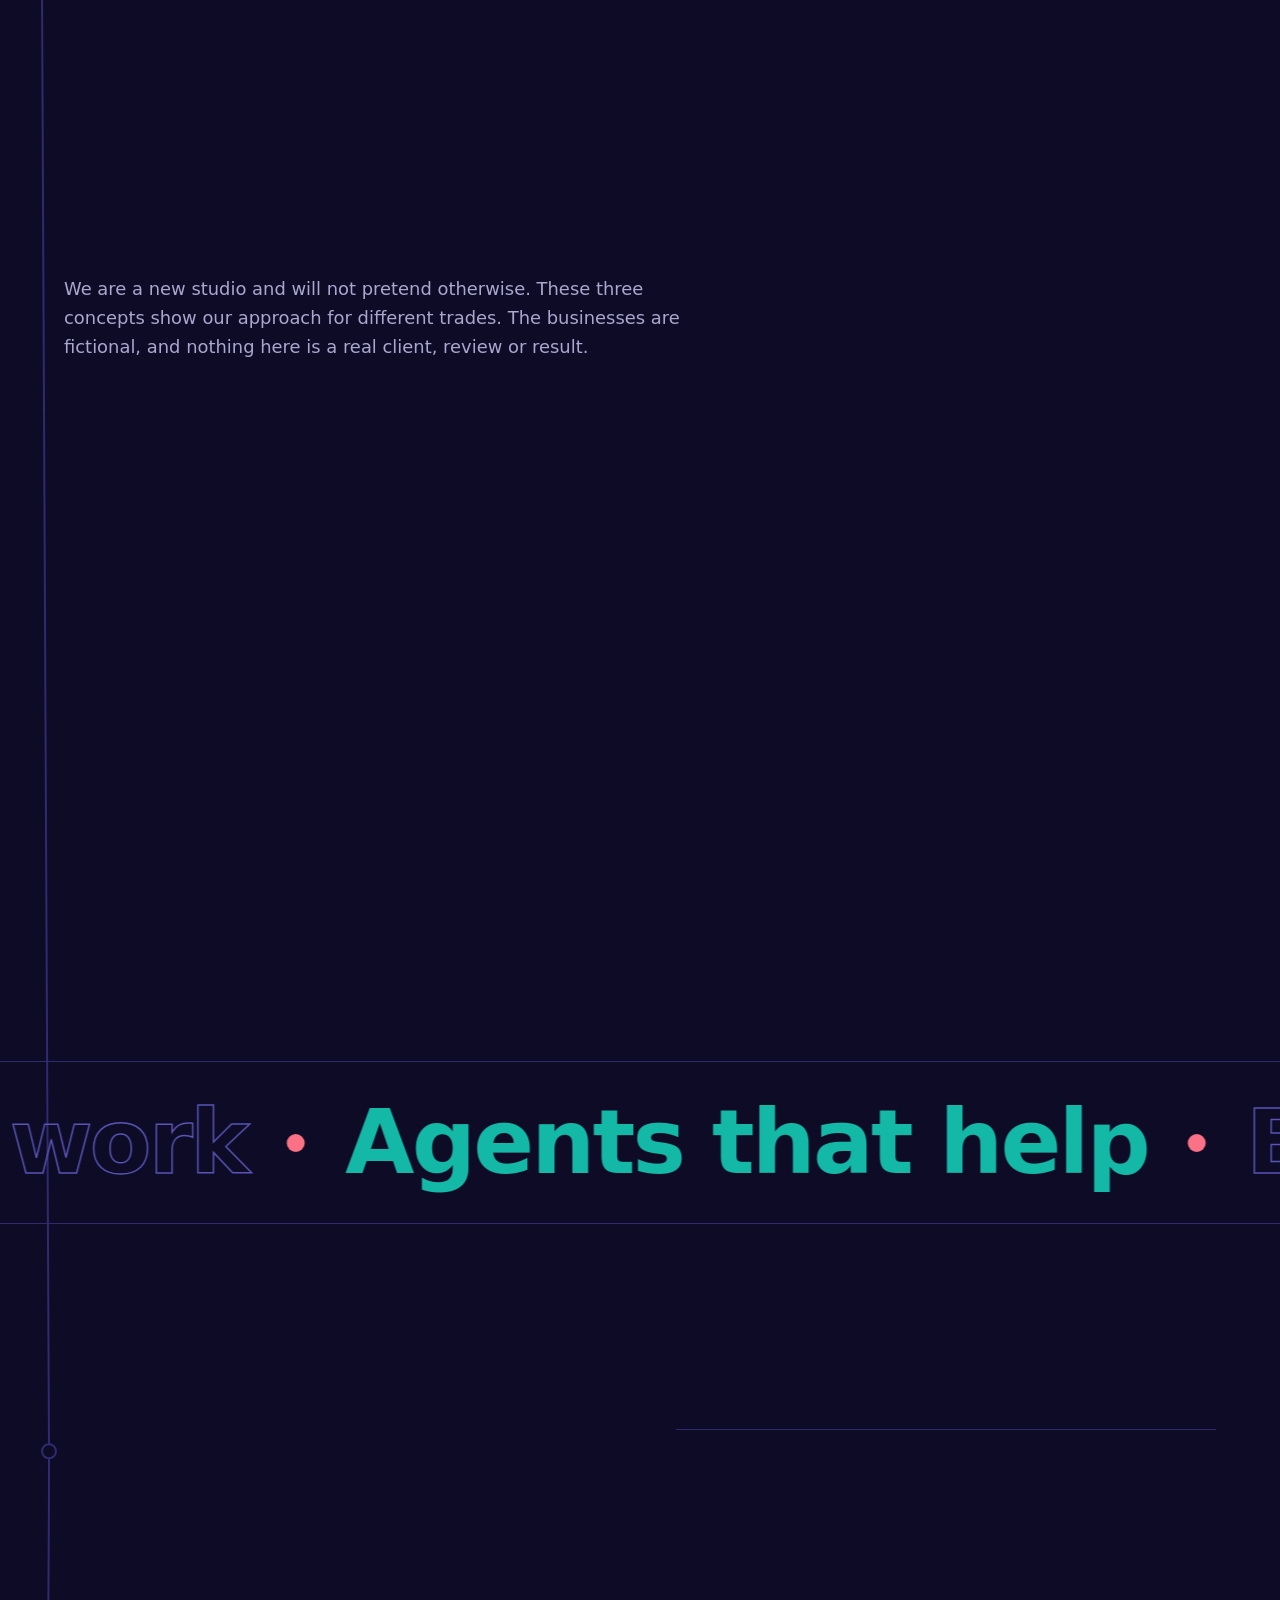
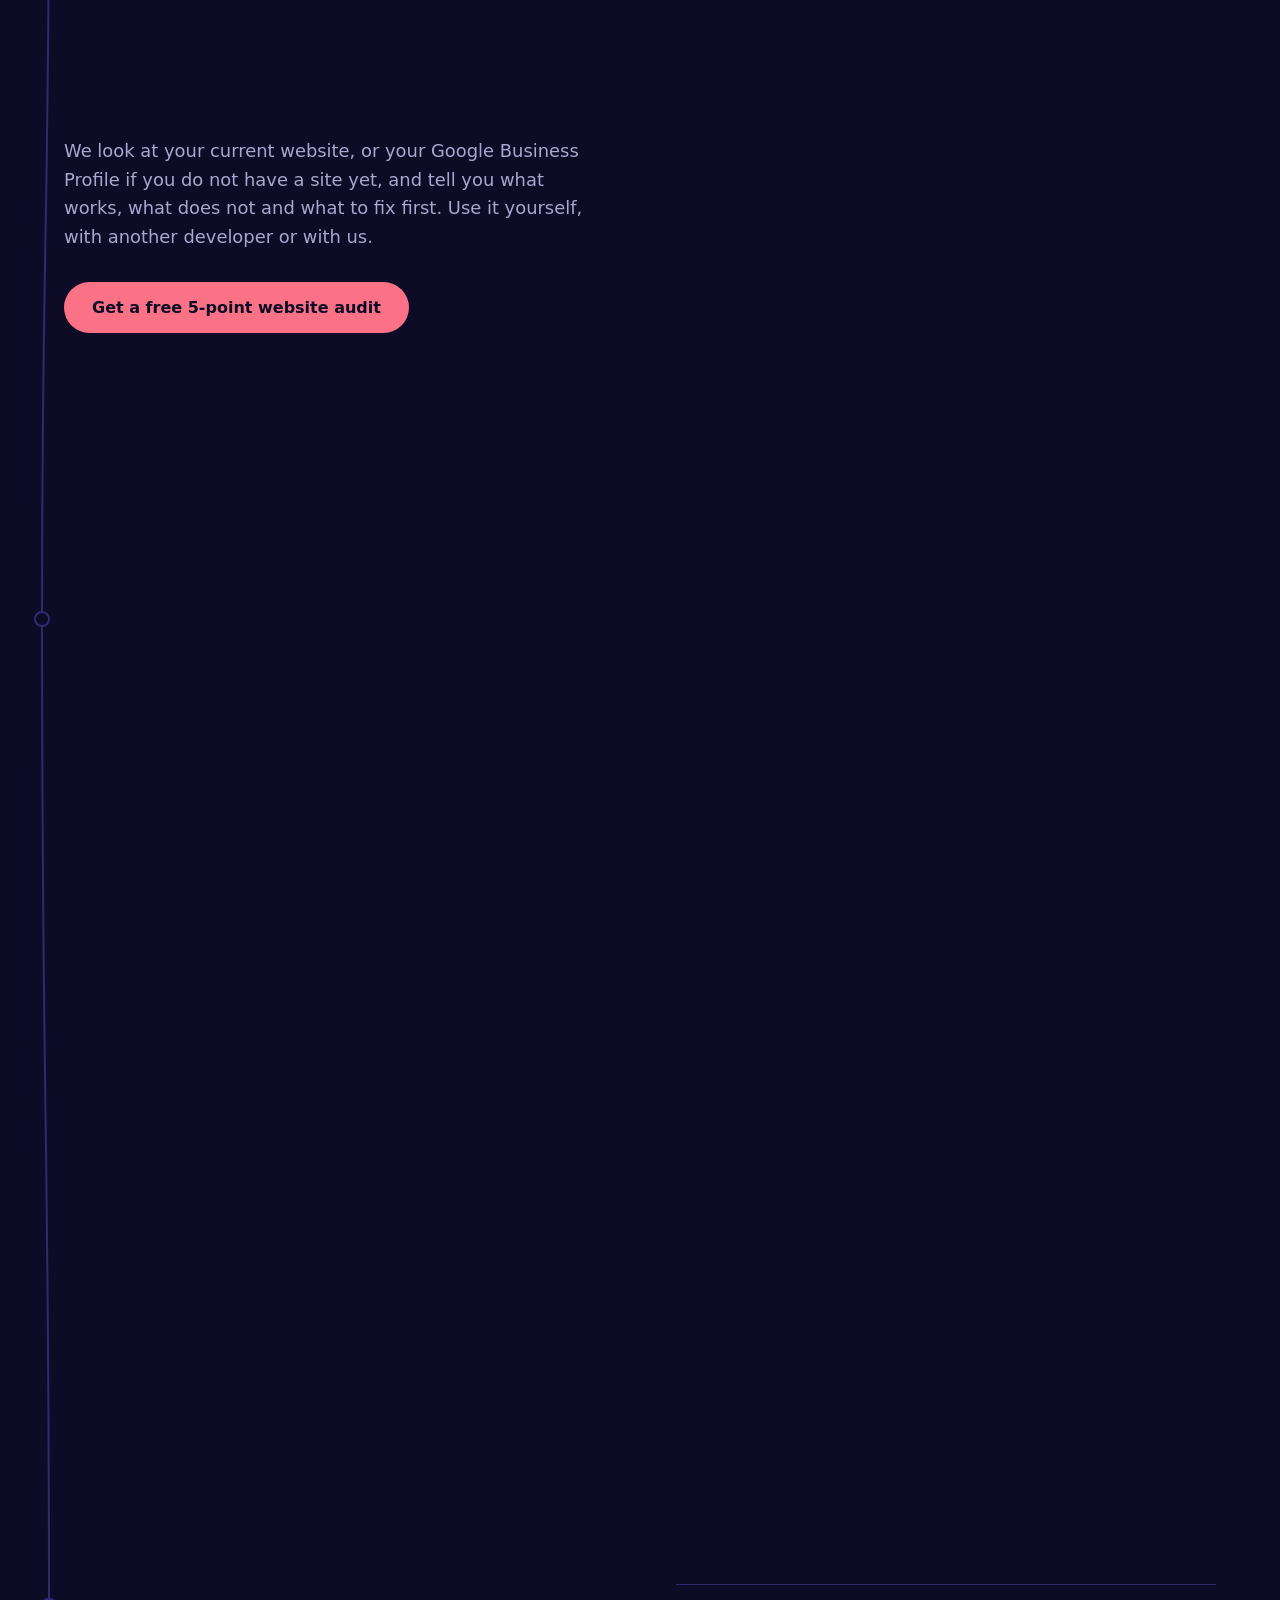
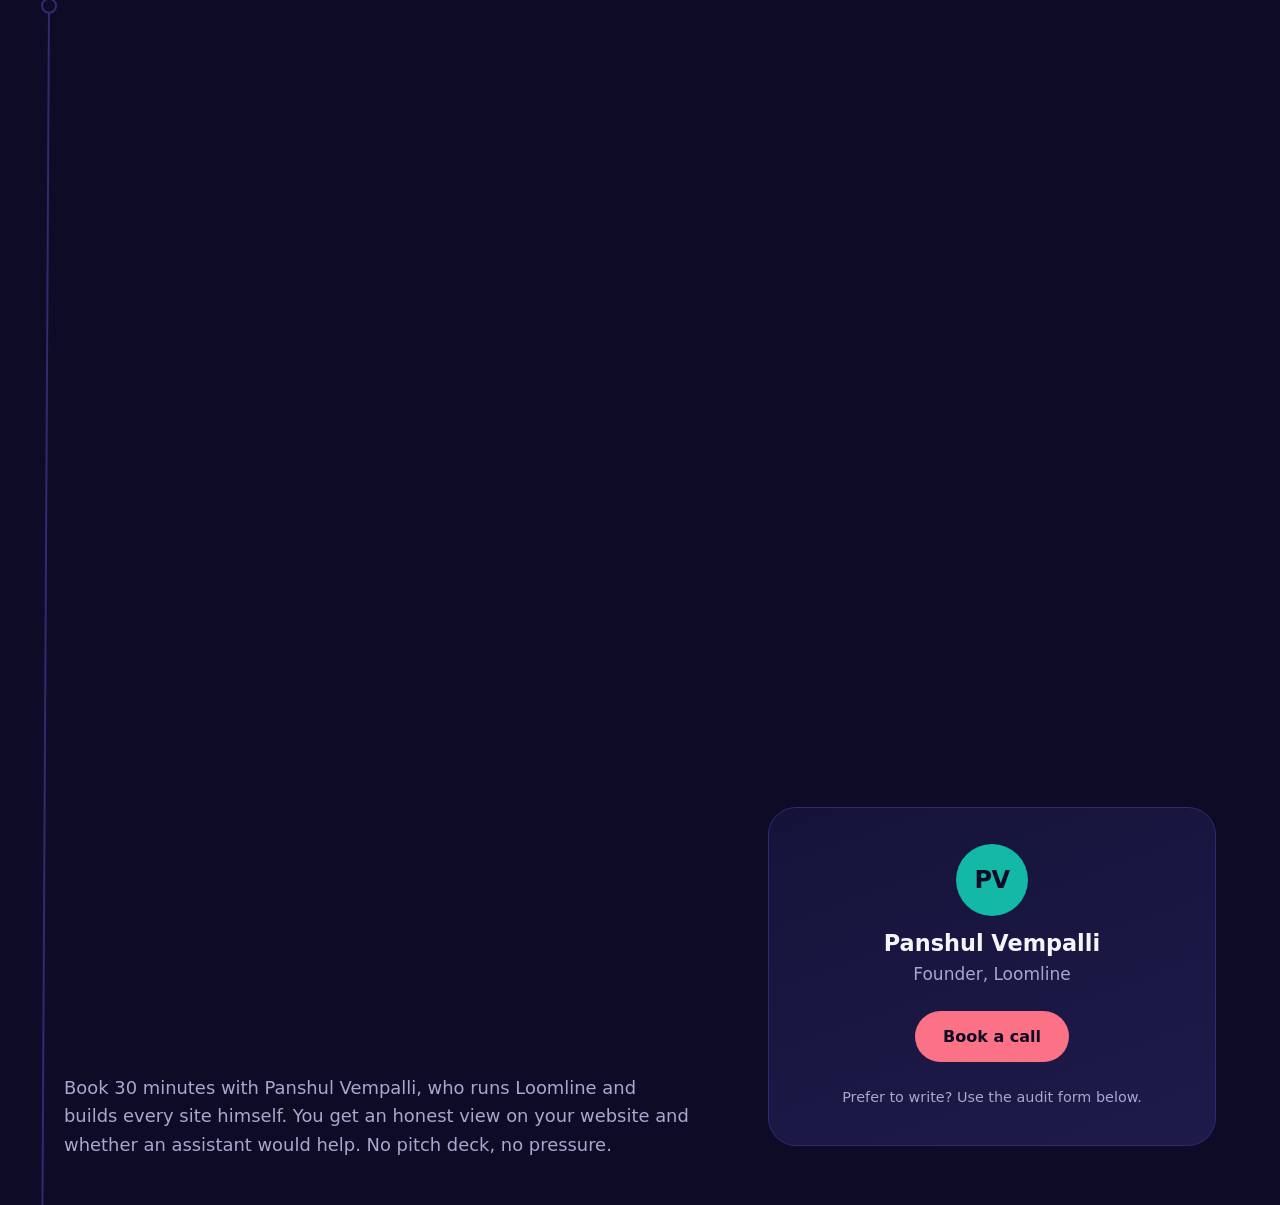
==== commit 8f2cd2e3: "Person-led CTA, promise strip, booking section" ====
--- a/index.html
+++ b/index.html
@@ -41,7 +41,7 @@
     <a href="#audit">The audit</a>
     <a href="#process">Process</a>
     <a href="#faq">Questions</a>
-    <a class="btn btn--small" href="#contact">Free audit</a>
+    <a class="btn btn--small" href="#book">Book a call</a>
   </nav>
 </header>
 
@@ -63,8 +63,13 @@
         </svg>
         <p class="hero__lead">Loomline builds fast, clear websites for London trades, salons, clinics and small shops, and adds an assistant that answers enquiries while you are busy.</p>
         <div class="hero__actions">
-          <a class="btn btn--magnet" href="#contact">Get a free 5-point website audit</a>
-          <p class="hero__hint">Free, in plain English, no obligation.</p>
+          <div class="bookpill">
+            <span class="bookpill__mark" aria-hidden="true">PV</span>
+            <span class="bookpill__text">30 minutes with Panshul</span>
+            <!-- TODO: replace href with your Cal.com booking link once created -->
+            <a class="btn btn--magnet" href="#book">Book a call</a>
+          </div>
+          <a class="hero__alt" href="#contact">or get a free 5-point website audit</a>
         </div>
       </div>
       <figure class="build" aria-label="Concept demo: a fictional plumber's website being built and taking its first enquiry">
@@ -97,6 +102,15 @@
   </div>
 </section>
 
+<section class="promises" aria-label="How we work">
+  <ul class="promises__list">
+    <li><strong>A person replies</strong><span>You deal with the founder, not a call centre.</span></li>
+    <li><strong>A free written audit</strong><span>Plain English, yours to keep either way.</span></li>
+    <li><strong>Price in writing</strong><span>Agreed before any work starts.</span></li>
+    <li><strong>You own it all</strong><span>Site, domain and content stay yours.</span></li>
+  </ul>
+</section>
+
 <section class="reel" id="reel" aria-labelledby="reel-title">
   <div class="reel__inner">
     <div class="reel__copy">
@@ -305,6 +319,23 @@
   </div>
 </section>
 
+<section class="book" id="book" aria-labelledby="book-title">
+  <div class="wrap book__inner">
+    <div>
+      <h2 class="book__title" id="book-title" data-reveal>What&rsquo;s next for your business?</h2>
+      <p class="section__lead">Book 30 minutes with Panshul Vempalli, who runs Loomline and builds every site himself. You get an honest view on your website and whether an assistant would help. No pitch deck, no pressure.</p>
+    </div>
+    <div class="book__card">
+      <span class="bookpill__mark bookpill__mark--lg" aria-hidden="true">PV</span>
+      <p class="book__name">Panshul Vempalli</p>
+      <p class="book__role">Founder, Loomline</p>
+      <!-- TODO: replace href with your Cal.com booking link -->
+      <a class="btn btn--magnet" href="#contact">Book a call</a>
+      <p class="book__note">Prefer to write? Use the audit form below.</p>
+    </div>
+  </div>
+</section>
+
 <section class="contact" id="contact">
   <div class="wrap split">
     <div>
--- a/assets/styles.css
+++ b/assets/styles.css
@@ -377,3 +377,30 @@
 }
 @keyframes runlight{0%{transform:translateX(-60px);opacity:0}10%{opacity:1}90%{opacity:1}100%{transform:translateX(calc(min(1180px,100vw - 2*var(--gutter)) - 30px));opacity:0}}
 .loom__stages{padding-left:8px}
+
+/* v7: person-led hero CTA, promise strip, booking section */
+.hero__title{font-weight:800;letter-spacing:-0.045em}
+.bookpill{display:inline-flex;align-items:center;gap:14px;padding:8px 8px 8px 10px;border:1px solid var(--line);border-radius:999px;background:rgba(21,18,58,.7);backdrop-filter:blur(8px)}
+.bookpill__mark{display:grid;place-items:center;width:44px;height:44px;border-radius:50%;background:var(--teal);color:var(--bg);font:800 1rem/1 var(--display);letter-spacing:-.02em}
+.bookpill__mark--lg{width:72px;height:72px;font-size:1.5rem;margin:0 auto 14px}
+.bookpill__text{font-weight:600;color:var(--text);white-space:nowrap}
+.hero__alt{color:var(--muted);text-underline-offset:4px}
+.hero__alt:hover{color:var(--text)}
+.promises{border-block:1px solid var(--line);background:var(--surface)}
+.promises__list{list-style:none;margin:0 auto;padding:28px var(--gutter);max-width:1200px;display:grid;grid-template-columns:repeat(4,1fr);gap:24px 32px}
+.promises__list strong{display:block;font:700 1.05rem/1.3 var(--display);color:var(--text);margin-bottom:4px}
+.promises__list span{color:var(--muted);font-size:.95rem;line-height:1.5}
+.book{padding:clamp(72px,10vw,140px) 0;background:var(--bg)}
+.book__inner{display:grid;grid-template-columns:1.4fr 1fr;gap:clamp(32px,6vw,96px);align-items:center}
+.book__title{font:800 clamp(2.2rem,5vw,4.4rem)/1 var(--display);letter-spacing:-.045em;margin:0 0 24px}
+.book__card{text-align:center;padding:36px 28px;border:1px solid var(--line);border-radius:28px;background:linear-gradient(160deg,var(--surface),var(--surface-2))}
+.book__name{font:700 1.4rem/1.2 var(--display);margin:0}
+.book__role{color:var(--muted);margin:4px 0 22px}
+.book__note{color:var(--muted);font-size:.9rem;margin:16px 0 0}
+@media (max-width:899px){
+  .promises__list{grid-template-columns:1fr 1fr}
+  .book__inner{grid-template-columns:1fr}
+  .bookpill{flex-wrap:wrap;border-radius:28px}
+  .bookpill__text{white-space:normal}
+}
+@media (max-width:520px){.promises__list{grid-template-columns:1fr}}
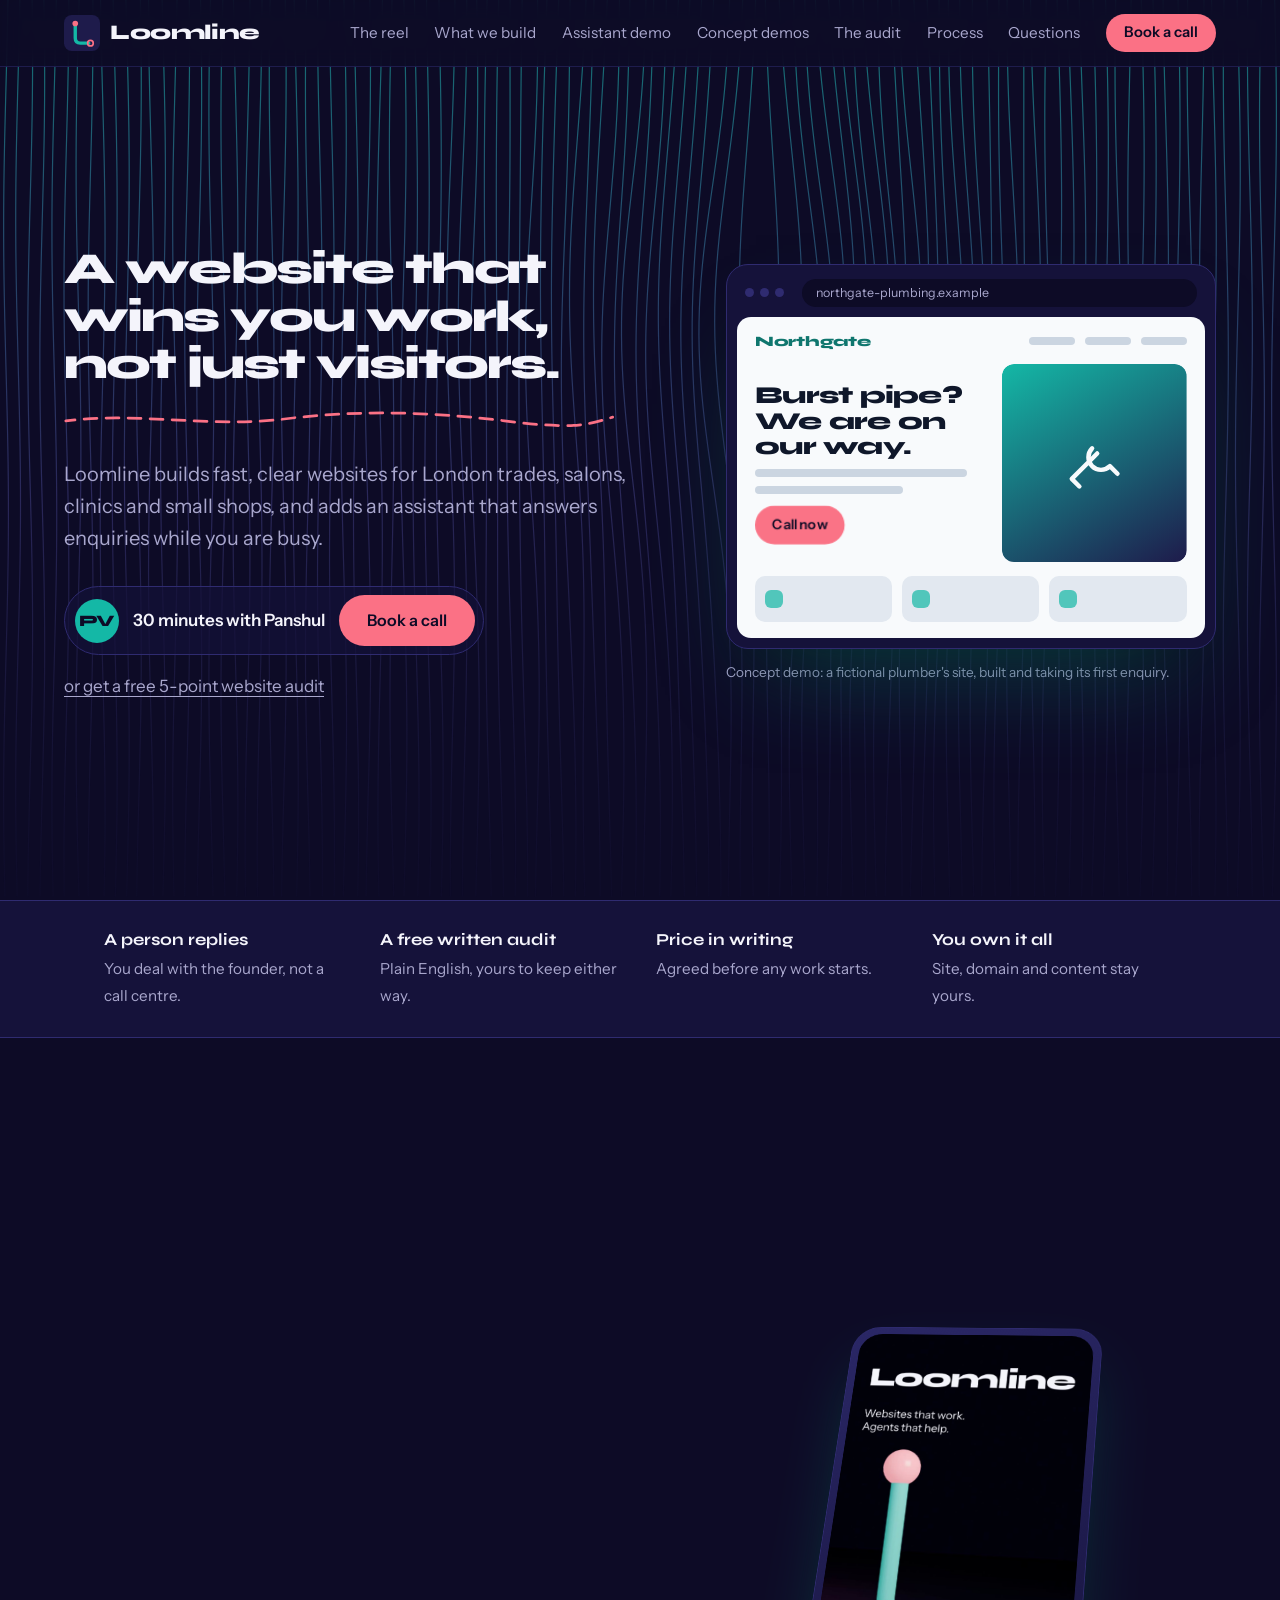
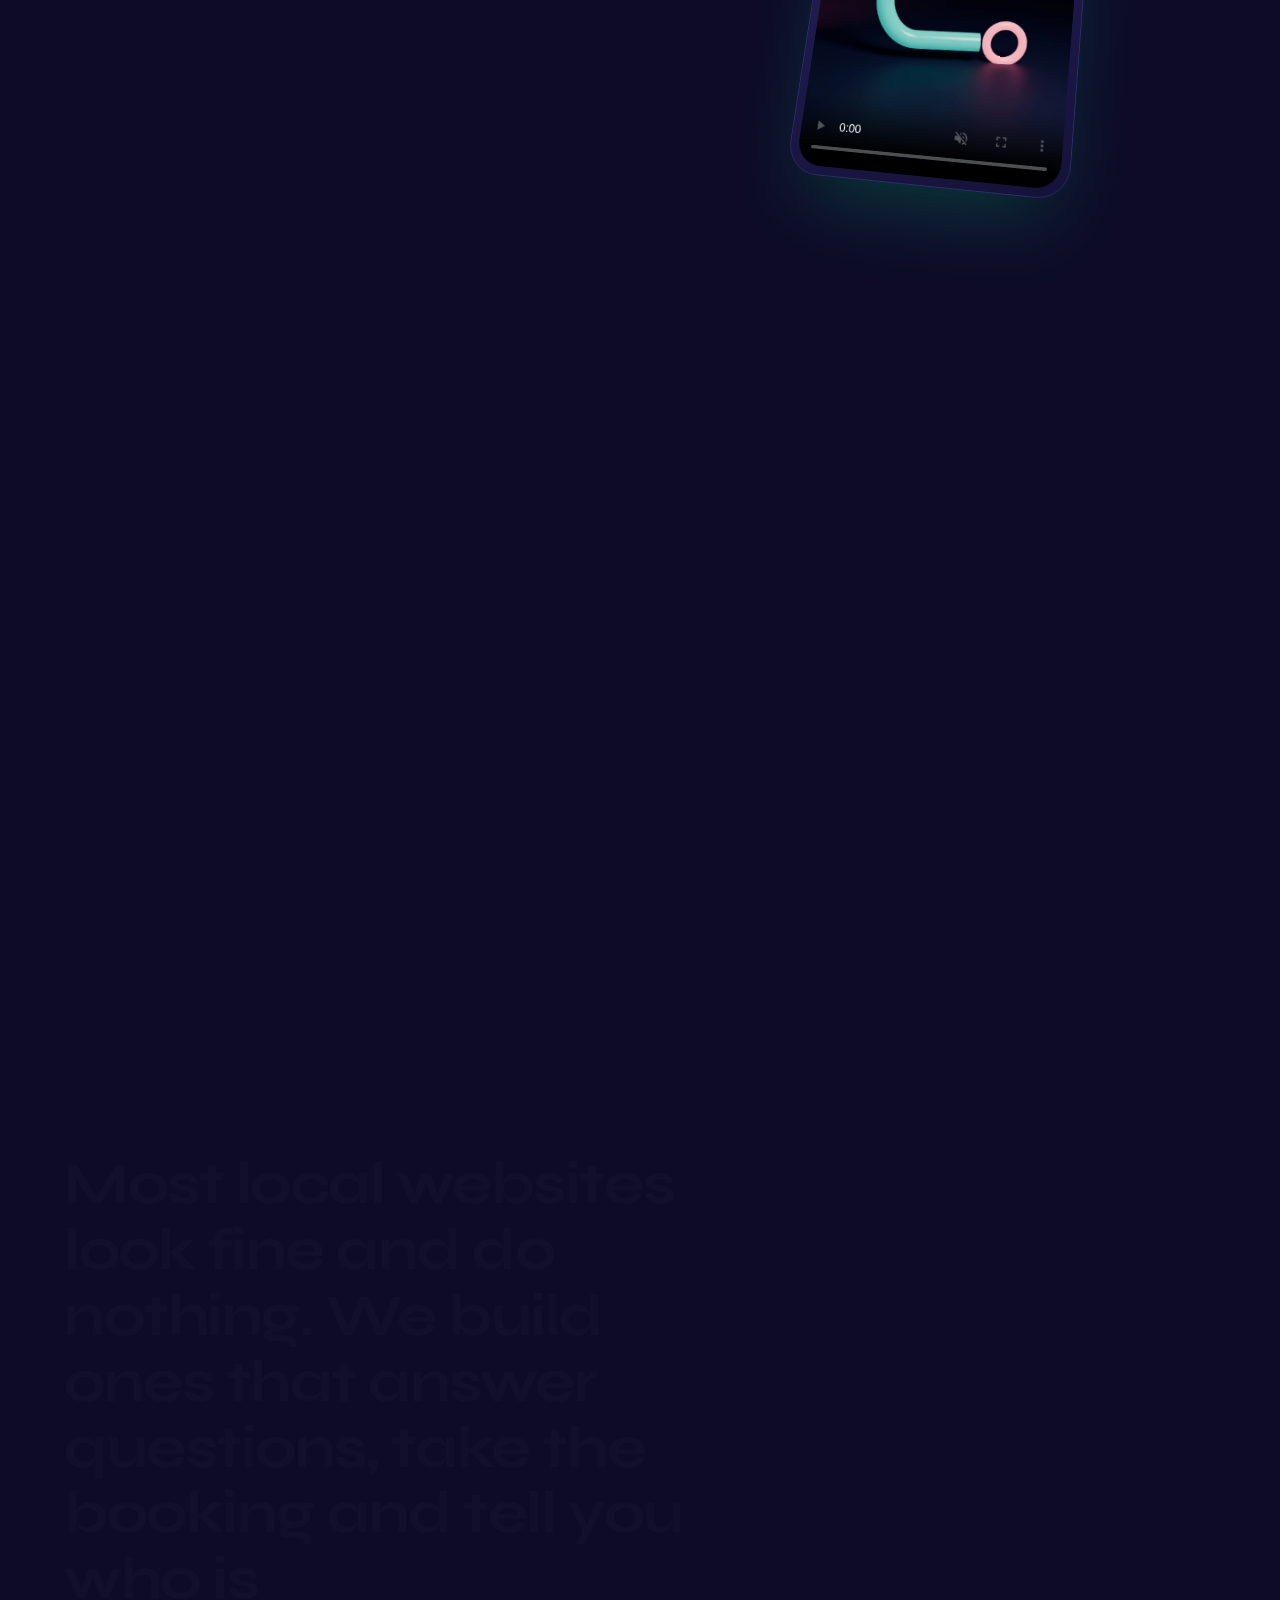
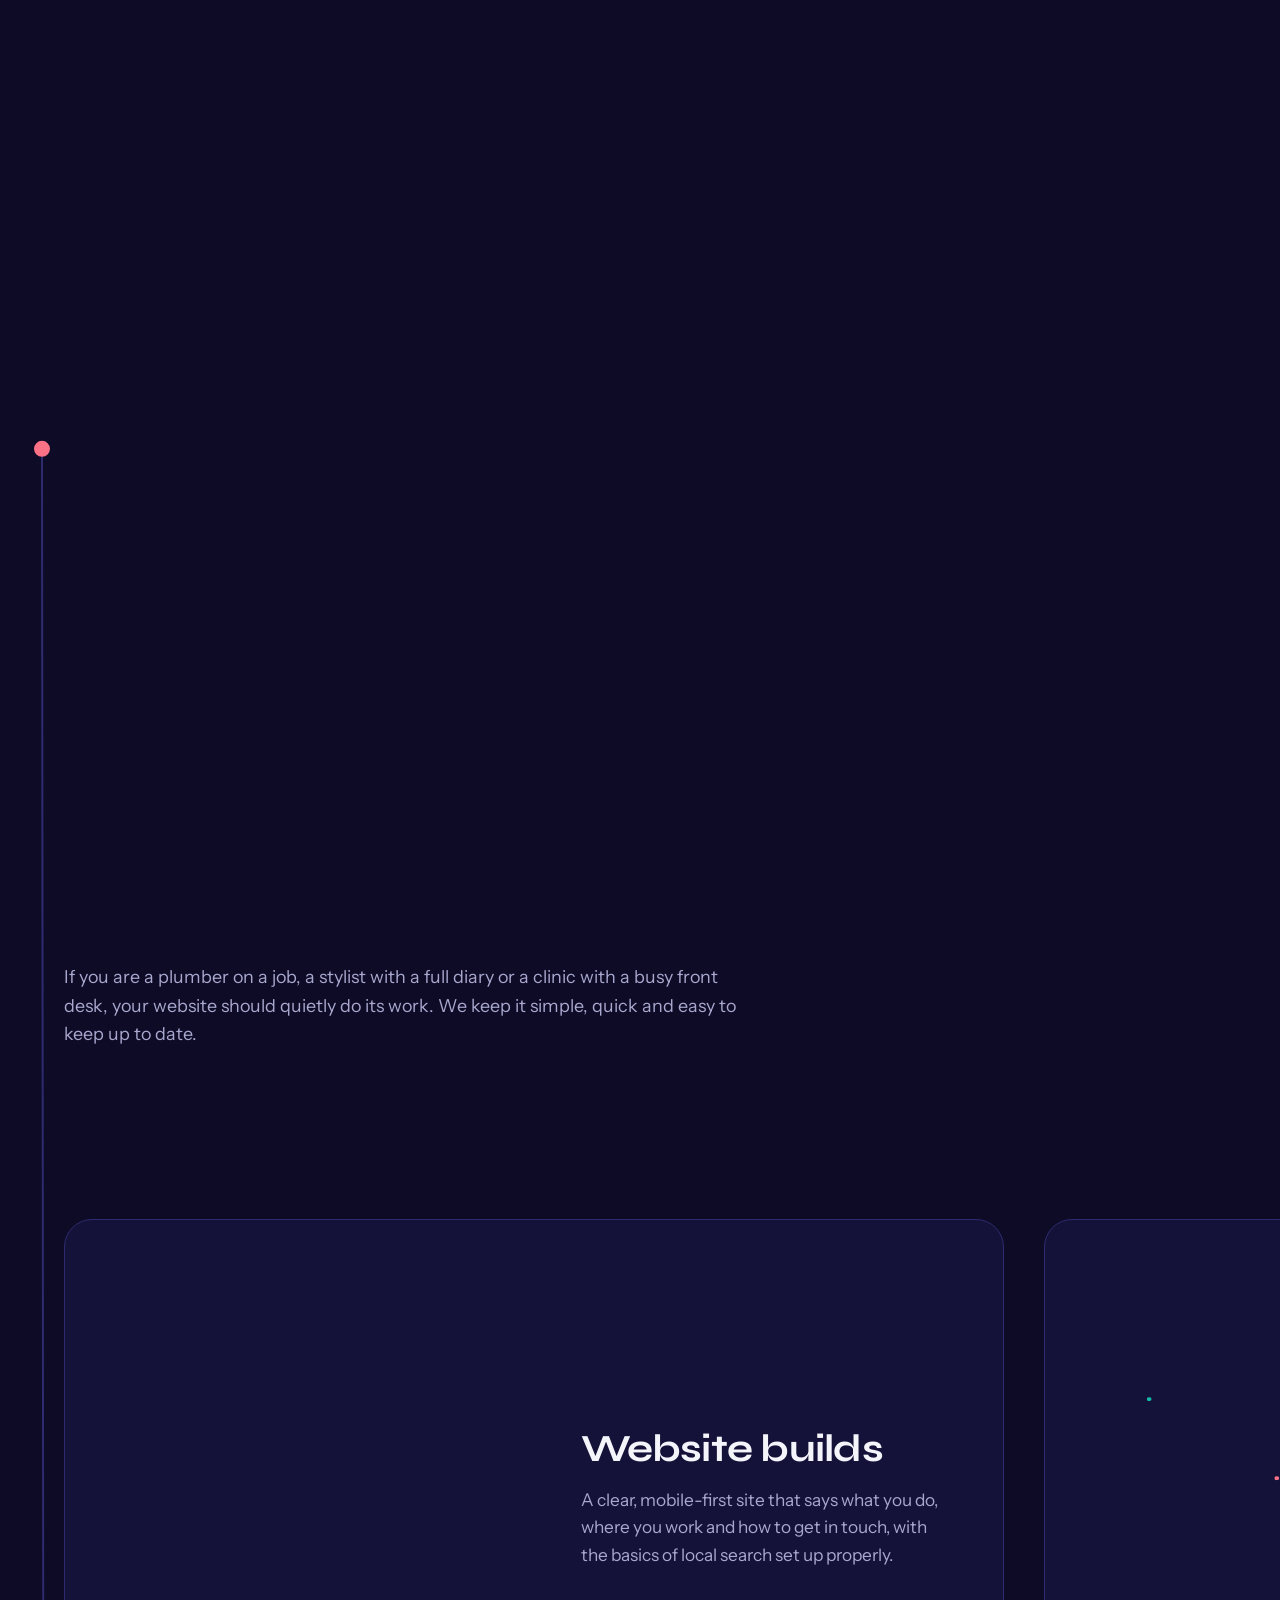
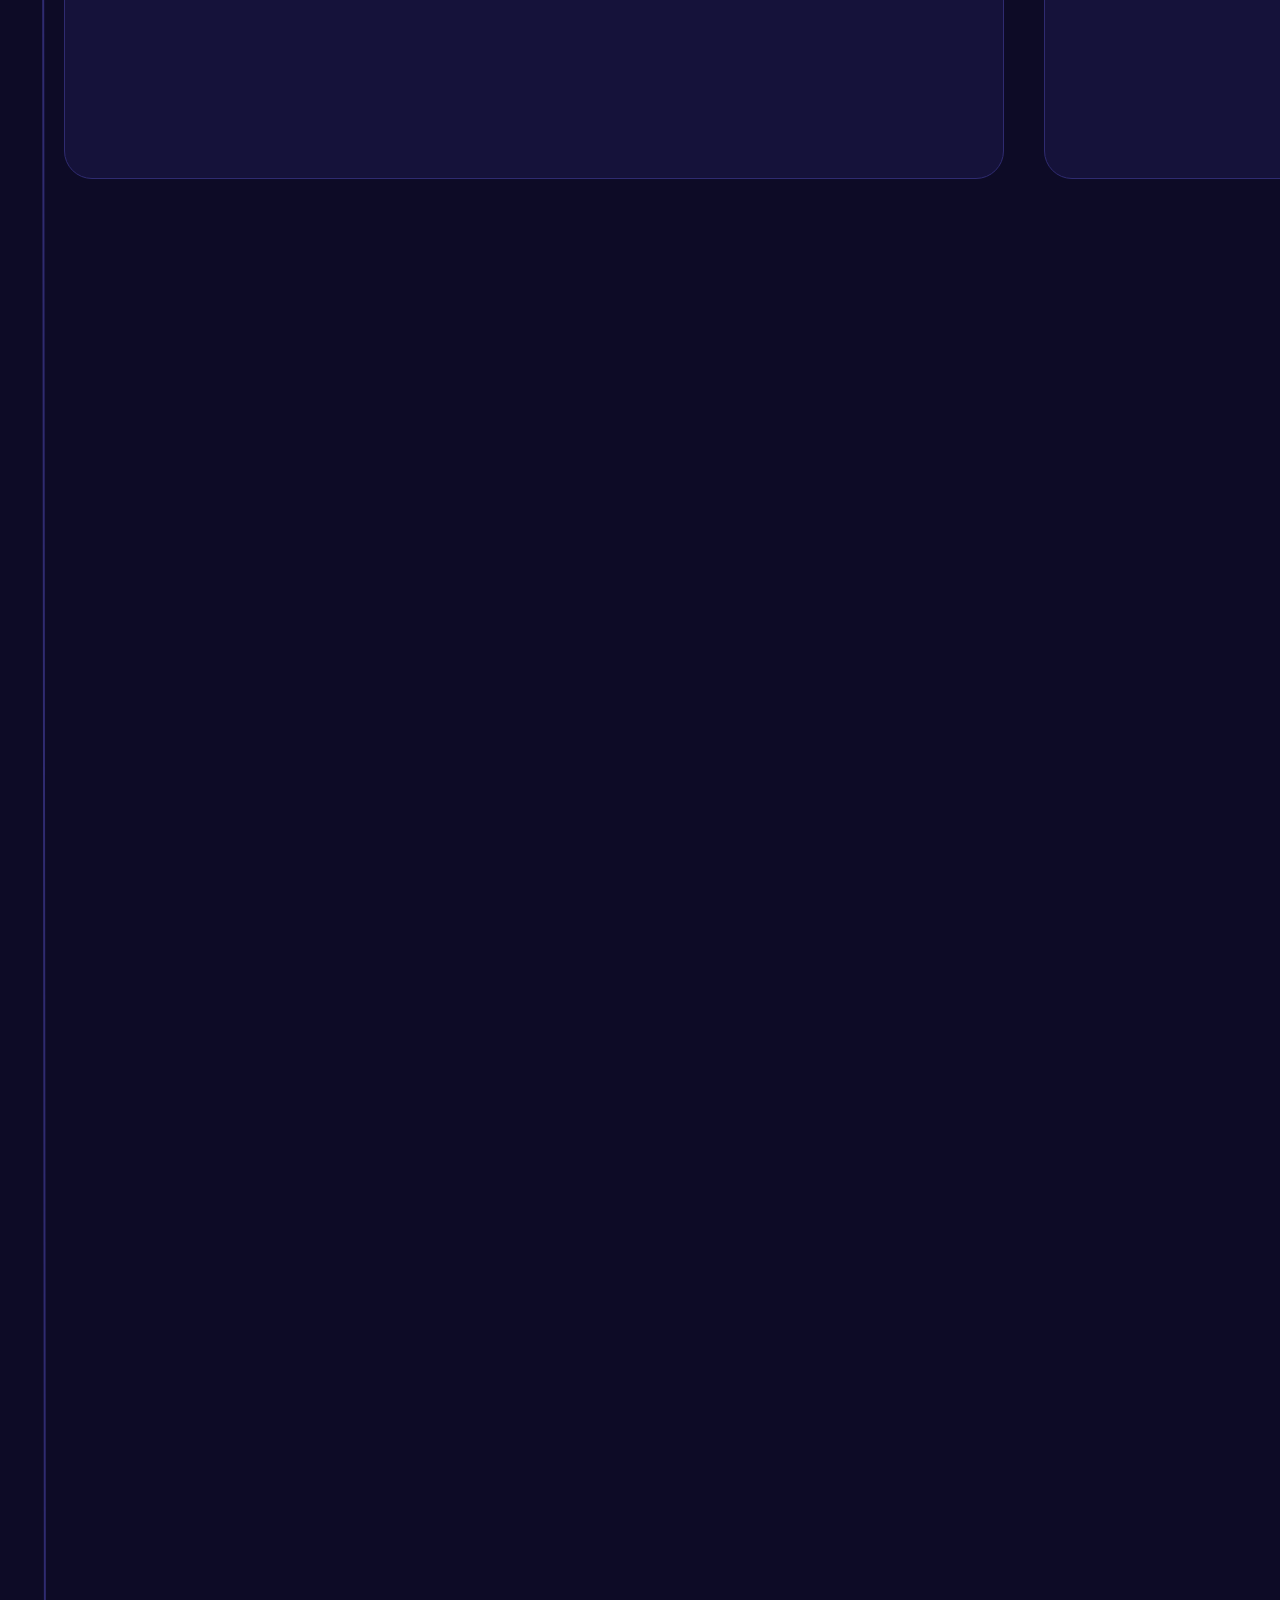
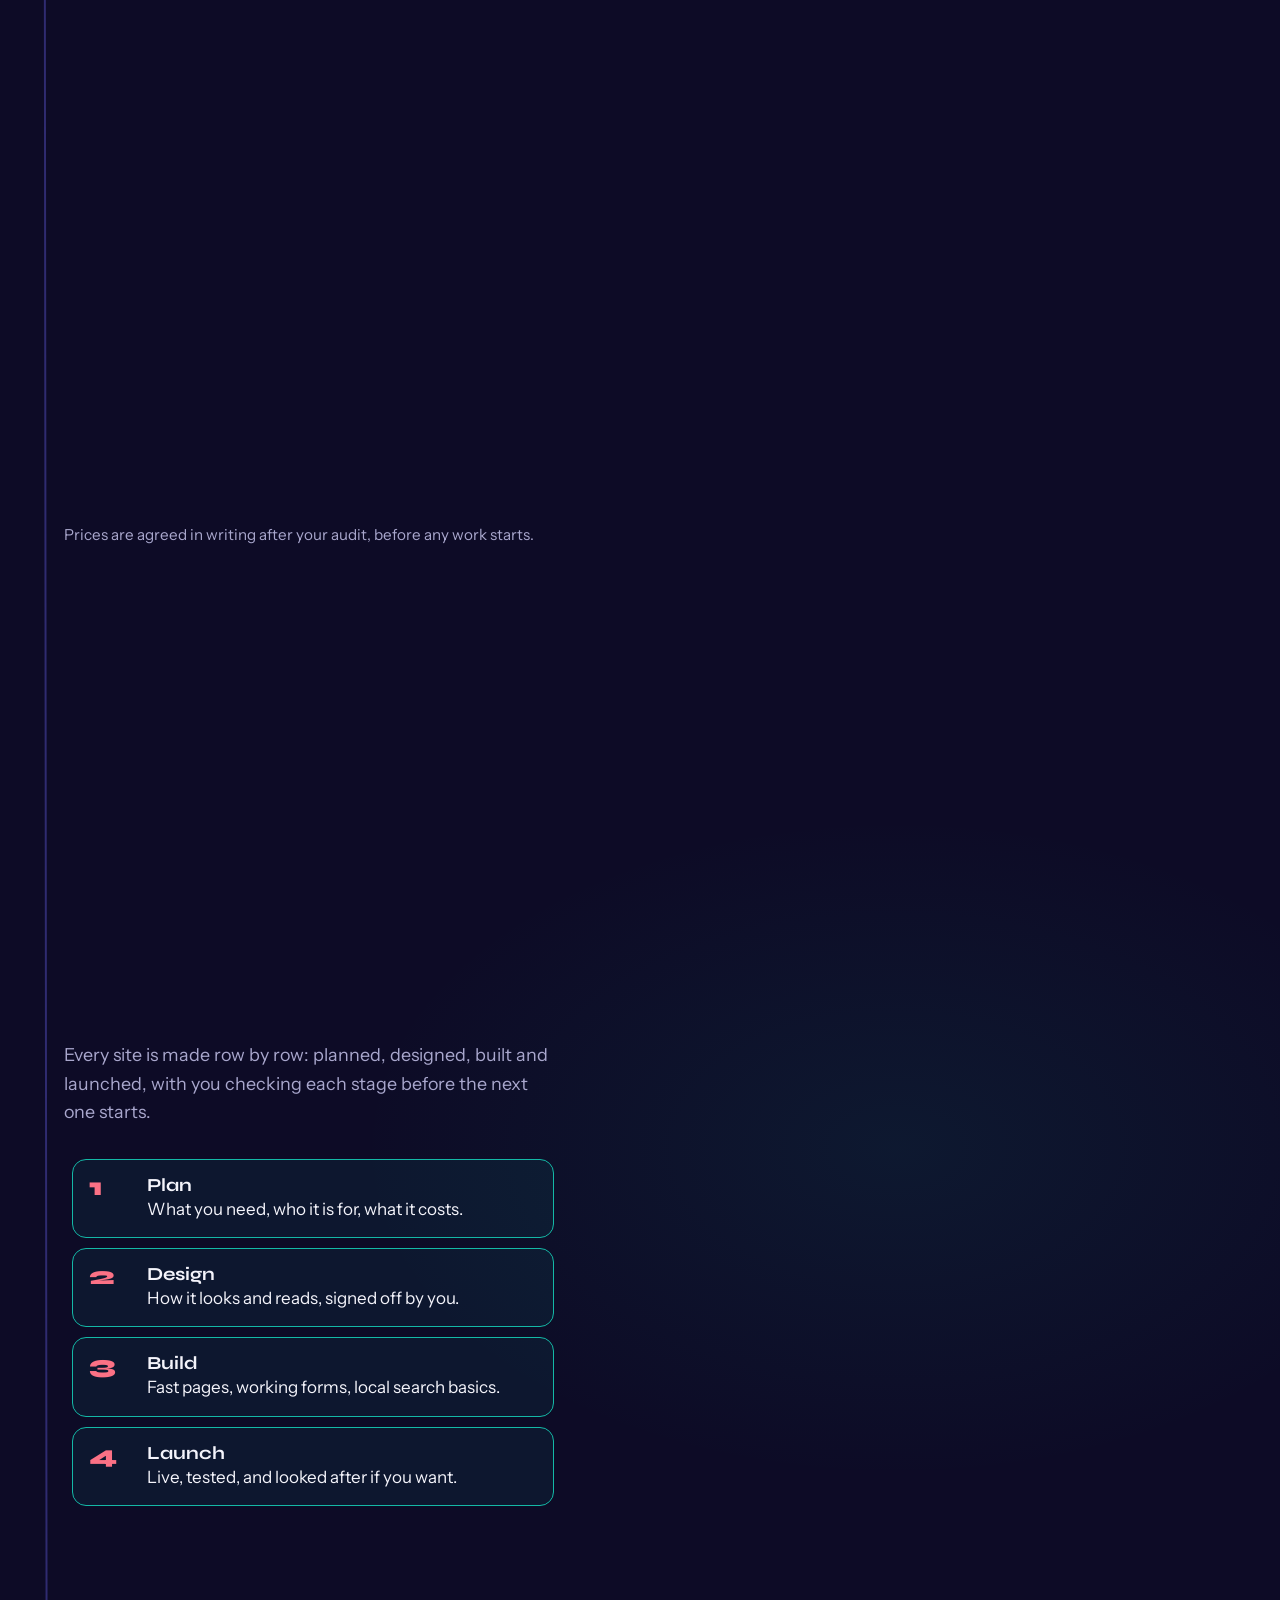
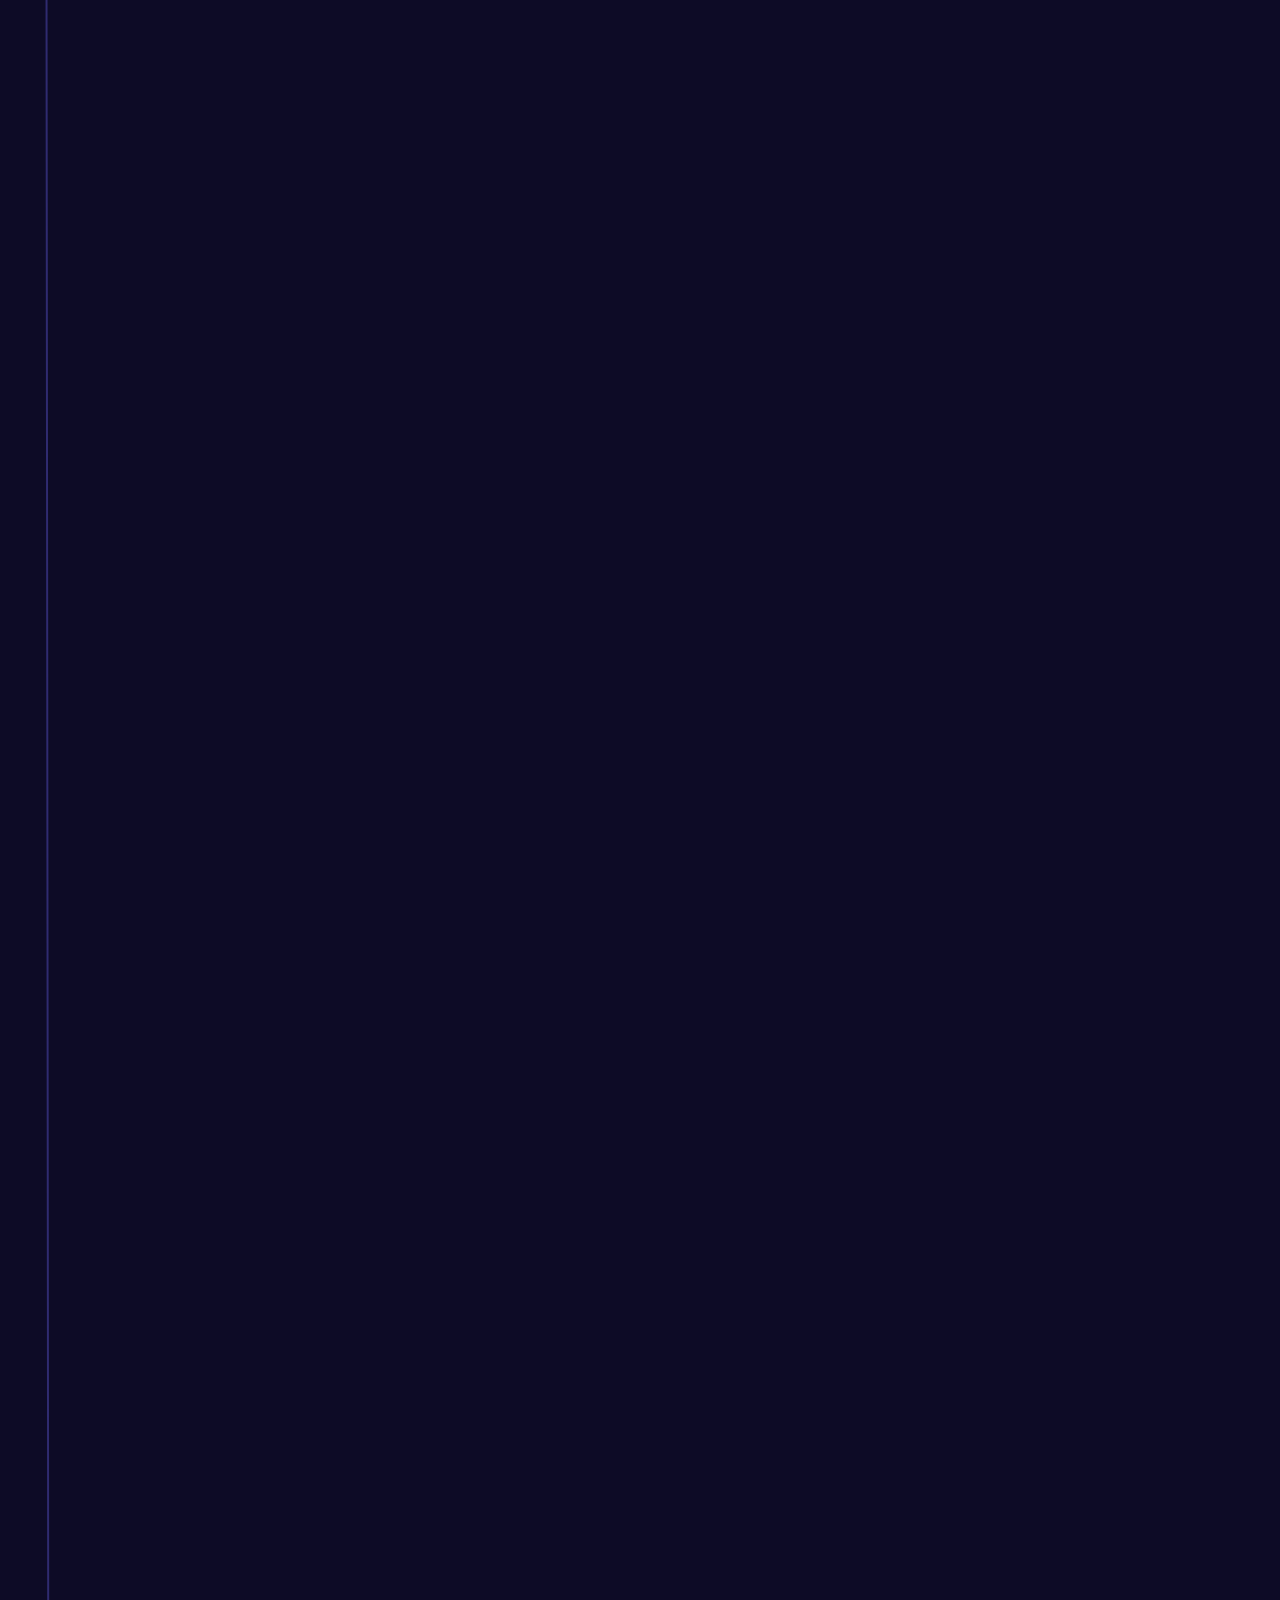
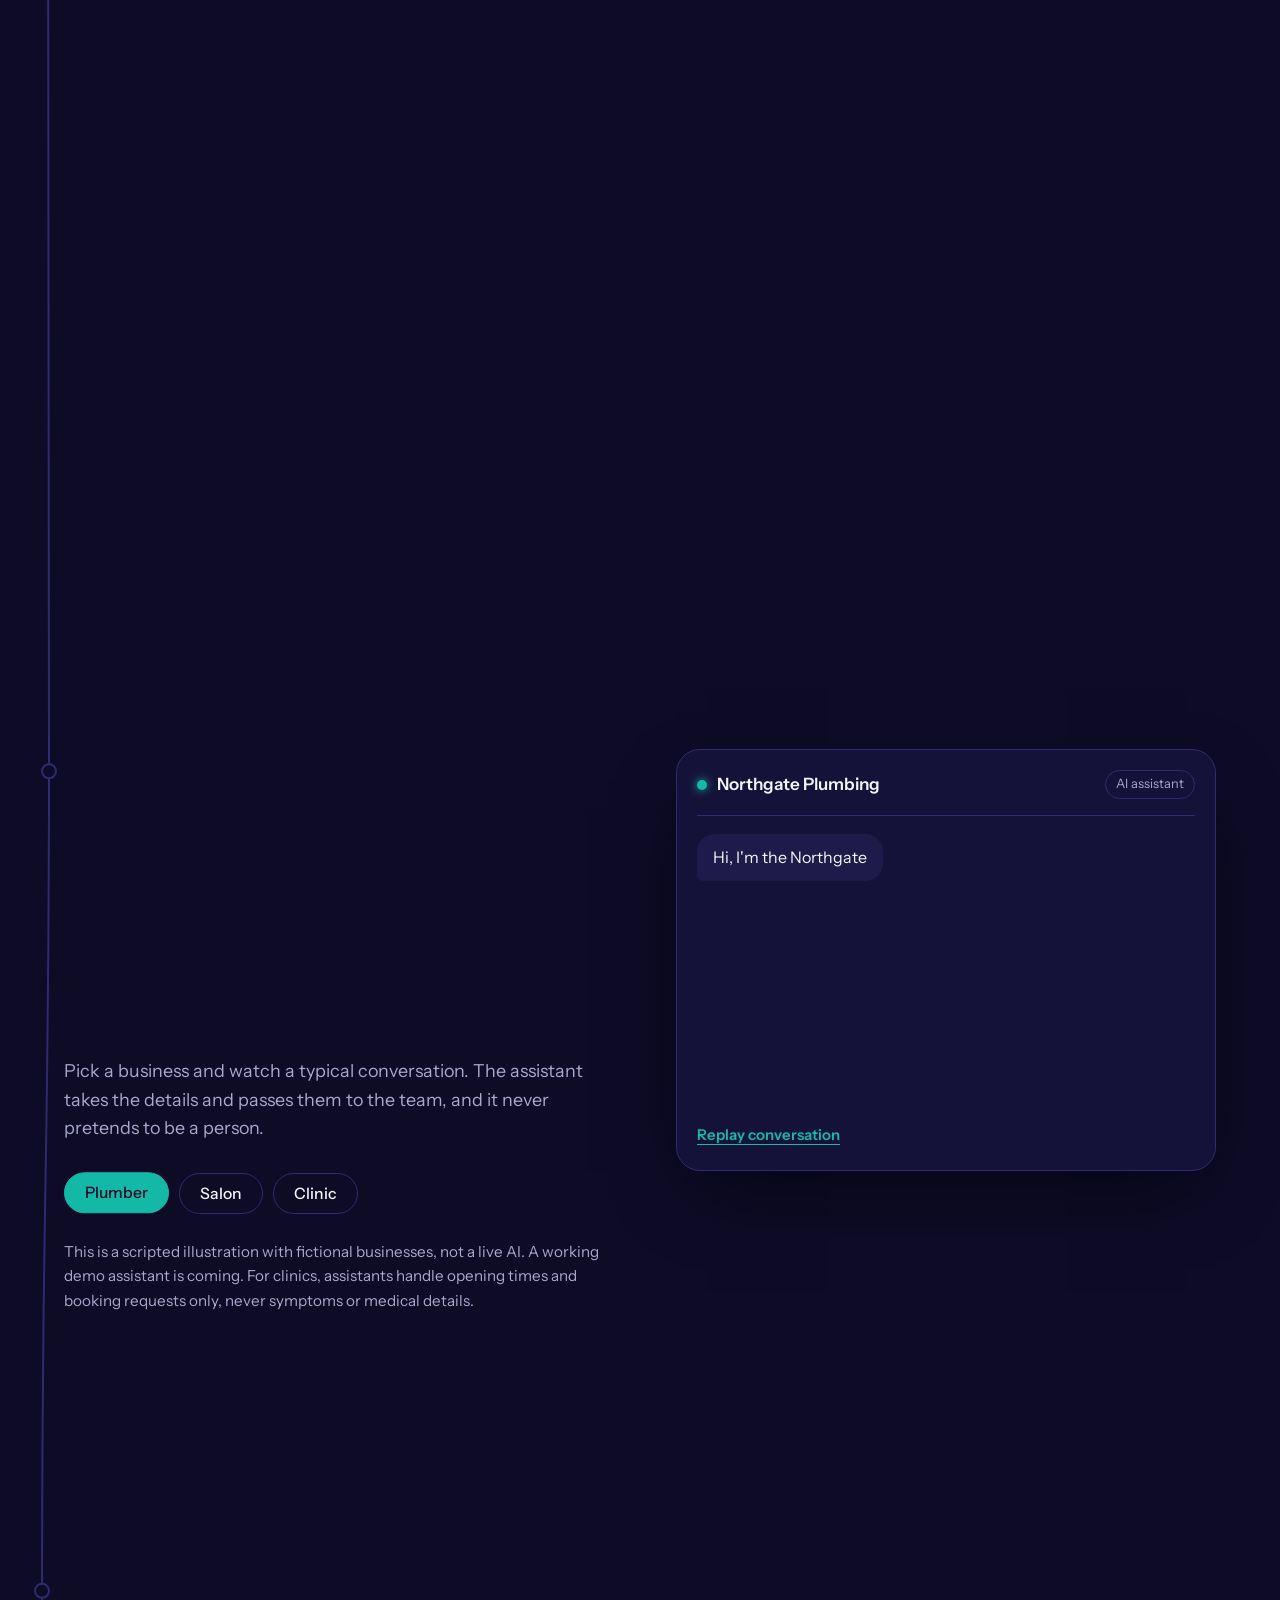
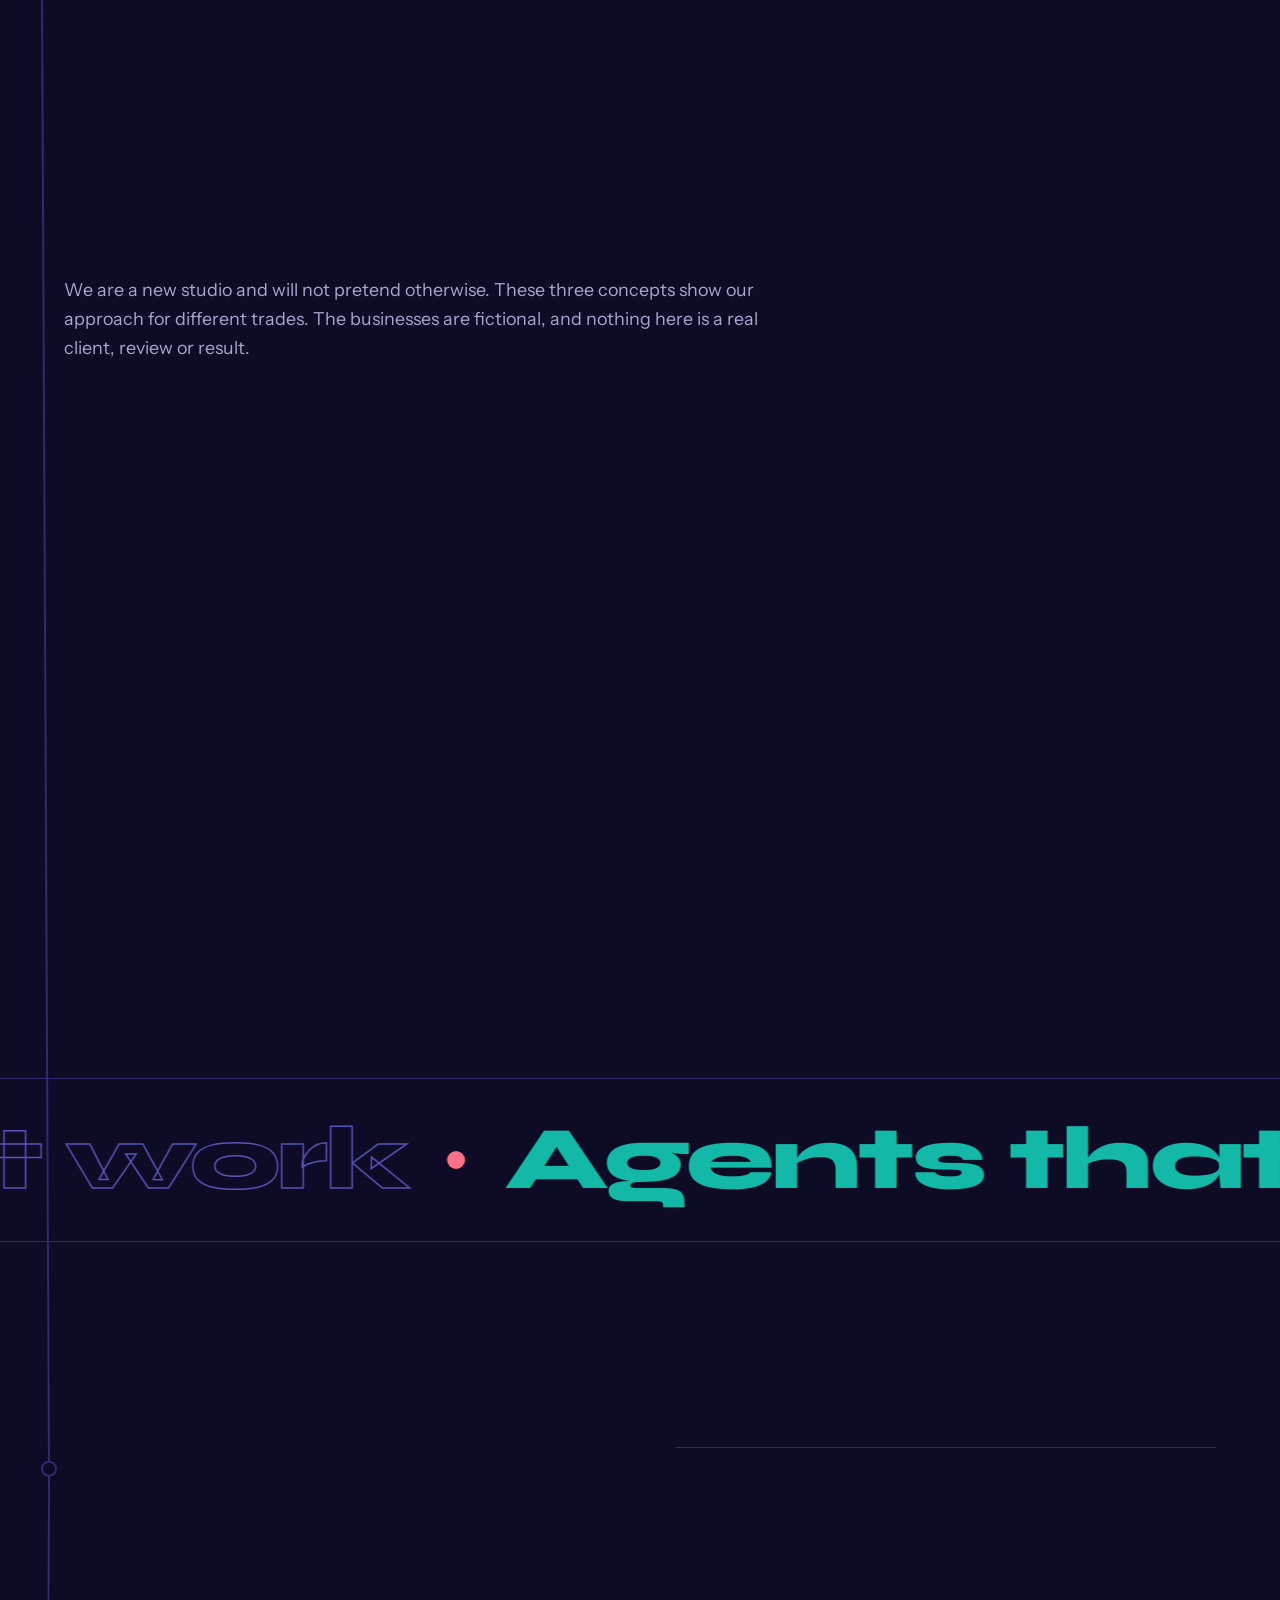
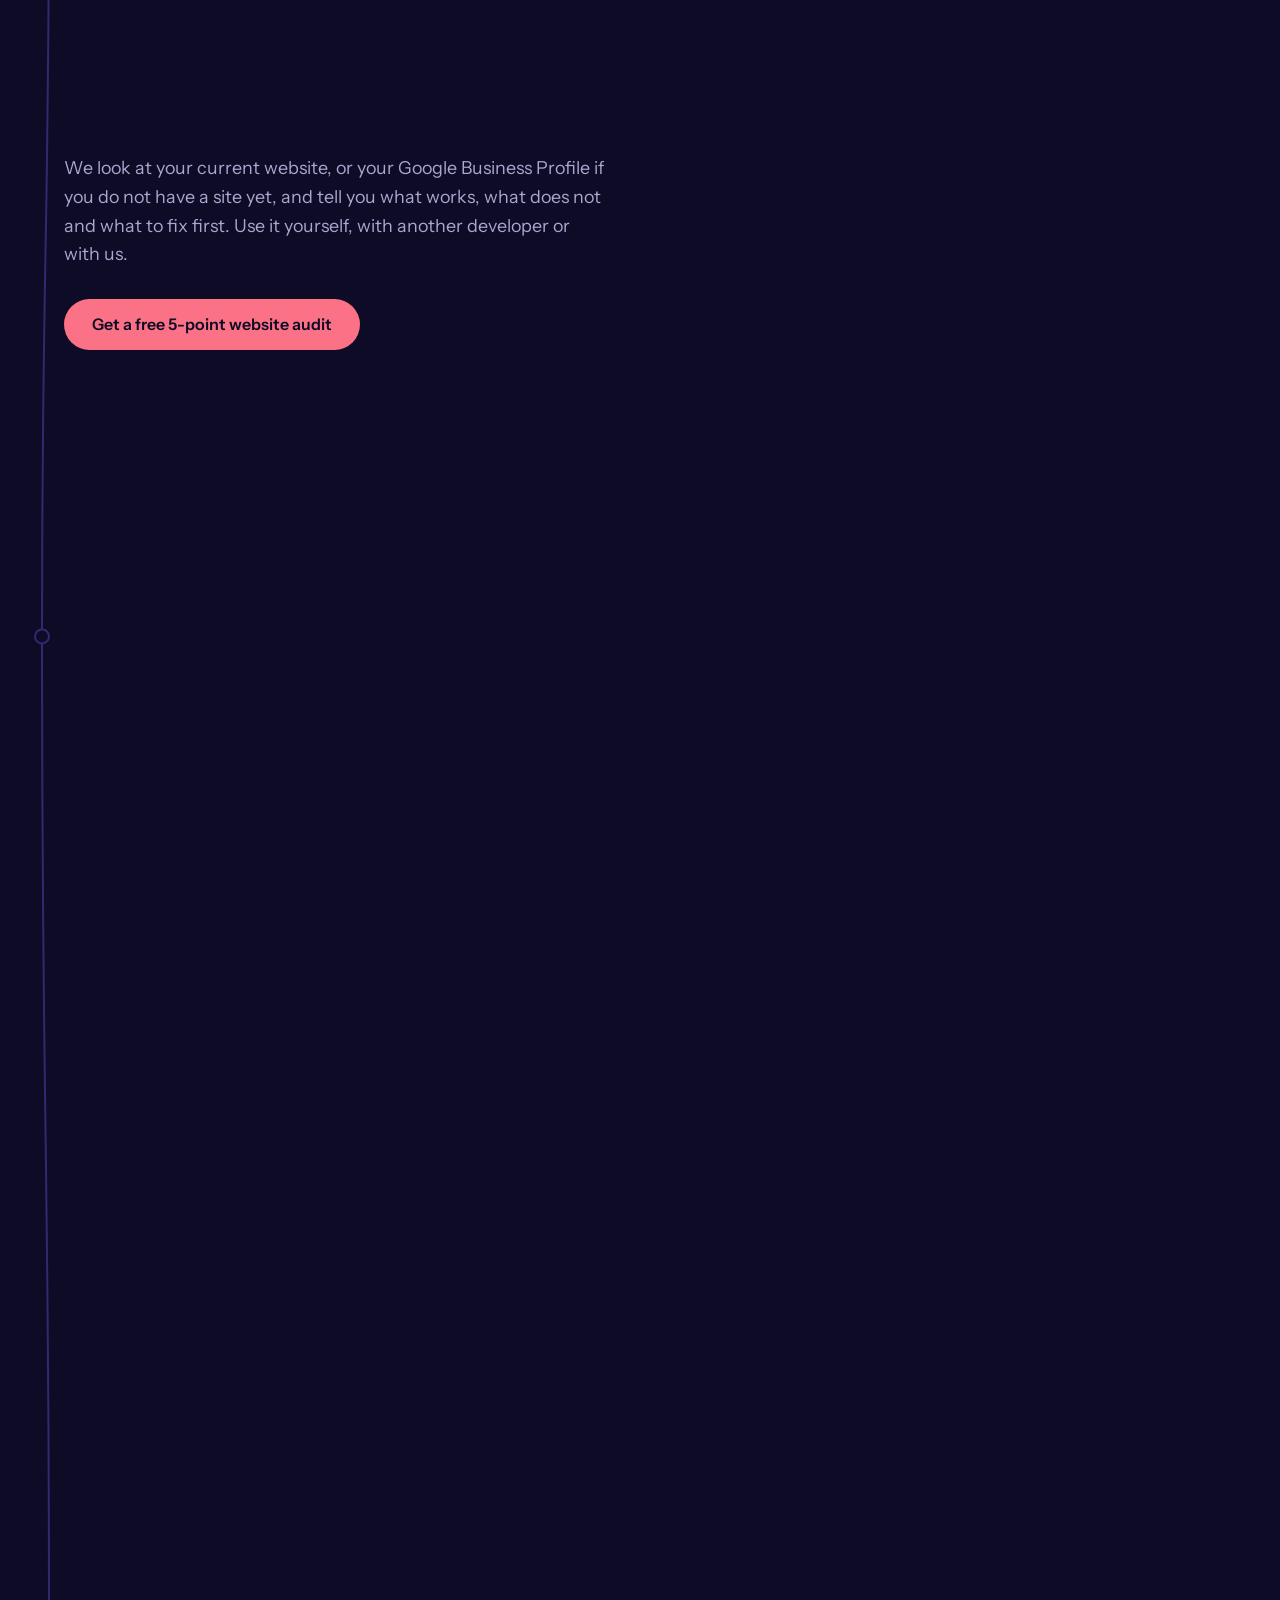
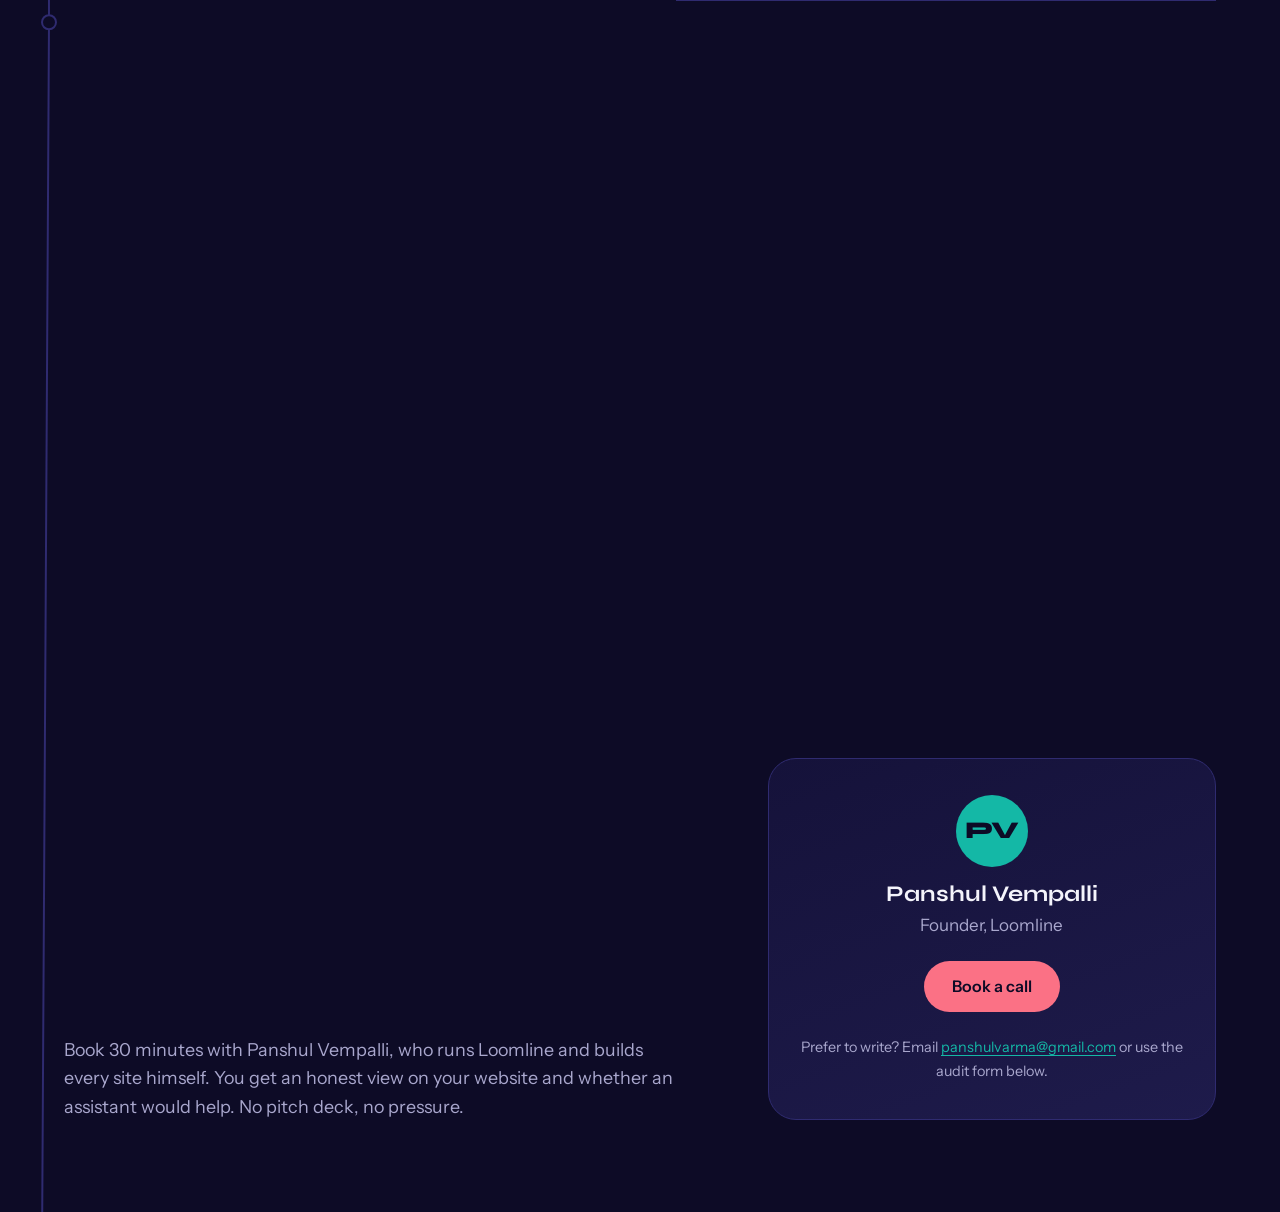
==== commit e985bd86: "Privacy notice, self-hosted fonts, office email, person-led CTA" ====
--- a/index.html
+++ b/index.html
@@ -13,8 +13,7 @@
 <meta property="og:description" content="Fast websites and AI enquiry assistants for independent London businesses. Get a free 5-point website audit.">
 <!-- TODO before launch: once the domain is chosen, add <link rel="canonical">, og:url and an absolute og:image (assets/og-image.png), and a sitemap line in robots.txt. -->
 <link rel="icon" href="favicon.svg" type="image/svg+xml">
-<link rel="preconnect" href="https://fonts.googleapis.com"><link rel="preconnect" href="https://fonts.gstatic.com" crossorigin>
-<link href="https://fonts.googleapis.com/css2?family=Instrument+Sans:wght@400;500;600&family=Syne:wght@700;800&display=swap" rel="stylesheet">
+<link rel="preload" href="assets/fonts/syne-latin-800-normal.woff2" as="font" type="font/woff2" crossorigin>
 <script>(function(d){d.className+=' js';if(!matchMedia('(prefers-reduced-motion: reduce)').matches){d.className+=' motion-ok';setTimeout(function(){d.className+=' motion-fallback';},2500);}})(document.documentElement);</script>
 <link rel="stylesheet" href="assets/styles.css">
 <script type="application/ld+json">{
@@ -215,7 +214,7 @@
         <button class="chip" type="button" data-scenario="salon" aria-pressed="false">Salon</button>
         <button class="chip" type="button" data-scenario="clinic" aria-pressed="false">Clinic</button>
       </div>
-      <p class="section__note">This is a scripted illustration with fictional businesses, not a live AI. A working demo assistant is coming.</p>
+      <p class="section__note">This is a scripted illustration with fictional businesses, not a live AI. A working demo assistant is coming. For clinics, assistants handle opening times and booking requests only, never symptoms or medical details.</p>
     </div>
     <div class="chat" id="chat">
       <div class="chat__head"><span class="chat__dot"></span><strong id="chatName">Northgate Plumbing</strong><span class="chat__tag">AI assistant</span></div>
@@ -331,7 +330,7 @@
       <p class="book__role">Founder, Loomline</p>
       <!-- TODO: replace href with your Cal.com booking link -->
       <a class="btn btn--magnet" href="#contact">Book a call</a>
-      <p class="book__note">Prefer to write? Use the audit form below.</p>
+      <p class="book__note">Prefer to write? Email <a href="mailto:panshulvarma@gmail.com">panshulvarma@gmail.com</a> or use the audit form below.</p>
     </div>
   </div>
 </section>
@@ -342,8 +341,7 @@
       <h2 class="section__title section__title--ink" data-reveal>Get your free <span style="white-space:nowrap">5-point</span> website audit.</h2>
       <p class="section__lead section__lead--ink">Tell us where to look. We will review your site and send a plain-English summary. It is free, there is no obligation, and you keep the findings either way.</p>
     </div>
-    <form class="form" id="auditForm" name="audit" method="POST" action="/" data-netlify="true" netlify-honeypot="bot-field" novalidate>
-      <input type="hidden" name="form-name" value="audit">
+    <form class="form" id="auditForm" name="audit" method="POST" data-key="PASTE_WEB3FORMS_KEY_HERE" novalidate>
       <p class="form__trap"><label>Leave this empty <input name="bot-field" tabindex="-1" autocomplete="off"></label></p>
       <div class="field"><label for="f-name">Your name</label><input id="f-name" name="name" type="text" autocomplete="name" required></div>
       <div class="field"><label for="f-biz">Business name</label><input id="f-biz" name="business" type="text" autocomplete="organization" required></div>
@@ -364,11 +362,12 @@
   <div class="foot__inner">
     <a class="brand" href="#top" aria-label="Loomline home"><img src="assets/logo-icon.svg" alt="" width="32" height="32"><span>Loomline</span></a>
     <p>Websites that work. Agents that help. A small studio for independent London businesses.</p>
-    <p class="foot__legal">&copy; <span id="year">2026</span> Loomline, London.</p>
+    <p><a href="mailto:panshulvarma@gmail.com">panshulvarma@gmail.com</a> &middot; <a href="privacy.html">Privacy notice</a></p>
+    <p class="foot__legal">&copy; <span id="year">2026</span> Loomline, London. Run by Panshul Vempalli.</p>
   </div>
 </footer>
 
-<!-- TODO before launch: add a full privacy notice, the legal entity name and company number if any, and a real contact email or phone if you want one shown. -->
+<!-- TODO before taking paying customers: show a geographic address for service (UK e-commerce rules), and the company name, number and registered office if Loomline is a limited company. -->
 <script src="assets/vendor/lenis.min.js" defer></script>
 <script src="assets/vendor/gsap.min.js" defer></script>
 <script src="assets/vendor/ScrollTrigger.min.js" defer></script>
--- a/assets/styles.css
+++ b/assets/styles.css
@@ -1,3 +1,8 @@
+@font-face{font-family:'Syne';font-weight:700;font-style:normal;font-display:swap;src:url('fonts/syne-latin-700-normal.woff2') format('woff2')}
+@font-face{font-family:'Syne';font-weight:800;font-style:normal;font-display:swap;src:url('fonts/syne-latin-800-normal.woff2') format('woff2')}
+@font-face{font-family:'Instrument Sans';font-weight:400;font-style:normal;font-display:swap;src:url('fonts/instrument-sans-latin-400-normal.woff2') format('woff2')}
+@font-face{font-family:'Instrument Sans';font-weight:500;font-style:normal;font-display:swap;src:url('fonts/instrument-sans-latin-500-normal.woff2') format('woff2')}
+@font-face{font-family:'Instrument Sans';font-weight:600;font-style:normal;font-display:swap;src:url('fonts/instrument-sans-latin-600-normal.woff2') format('woff2')}
 :root{
   --bg:#0D0B26; --surface:#15123A; --surface-2:#1E1B4B; --line:#2F2B70;
   --text:#F4F4FB; --muted:#A9A7CD; --teal:#14B8A6; --teal-deep:#0F766E; --coral:#FB7185;
@@ -404,3 +409,4 @@
   .bookpill__text{white-space:normal}
 }
 @media (max-width:520px){.promises__list{grid-template-columns:1fr}}
+.book__note a,.foot a[href^="mailto"]{color:var(--teal);text-underline-offset:3px}
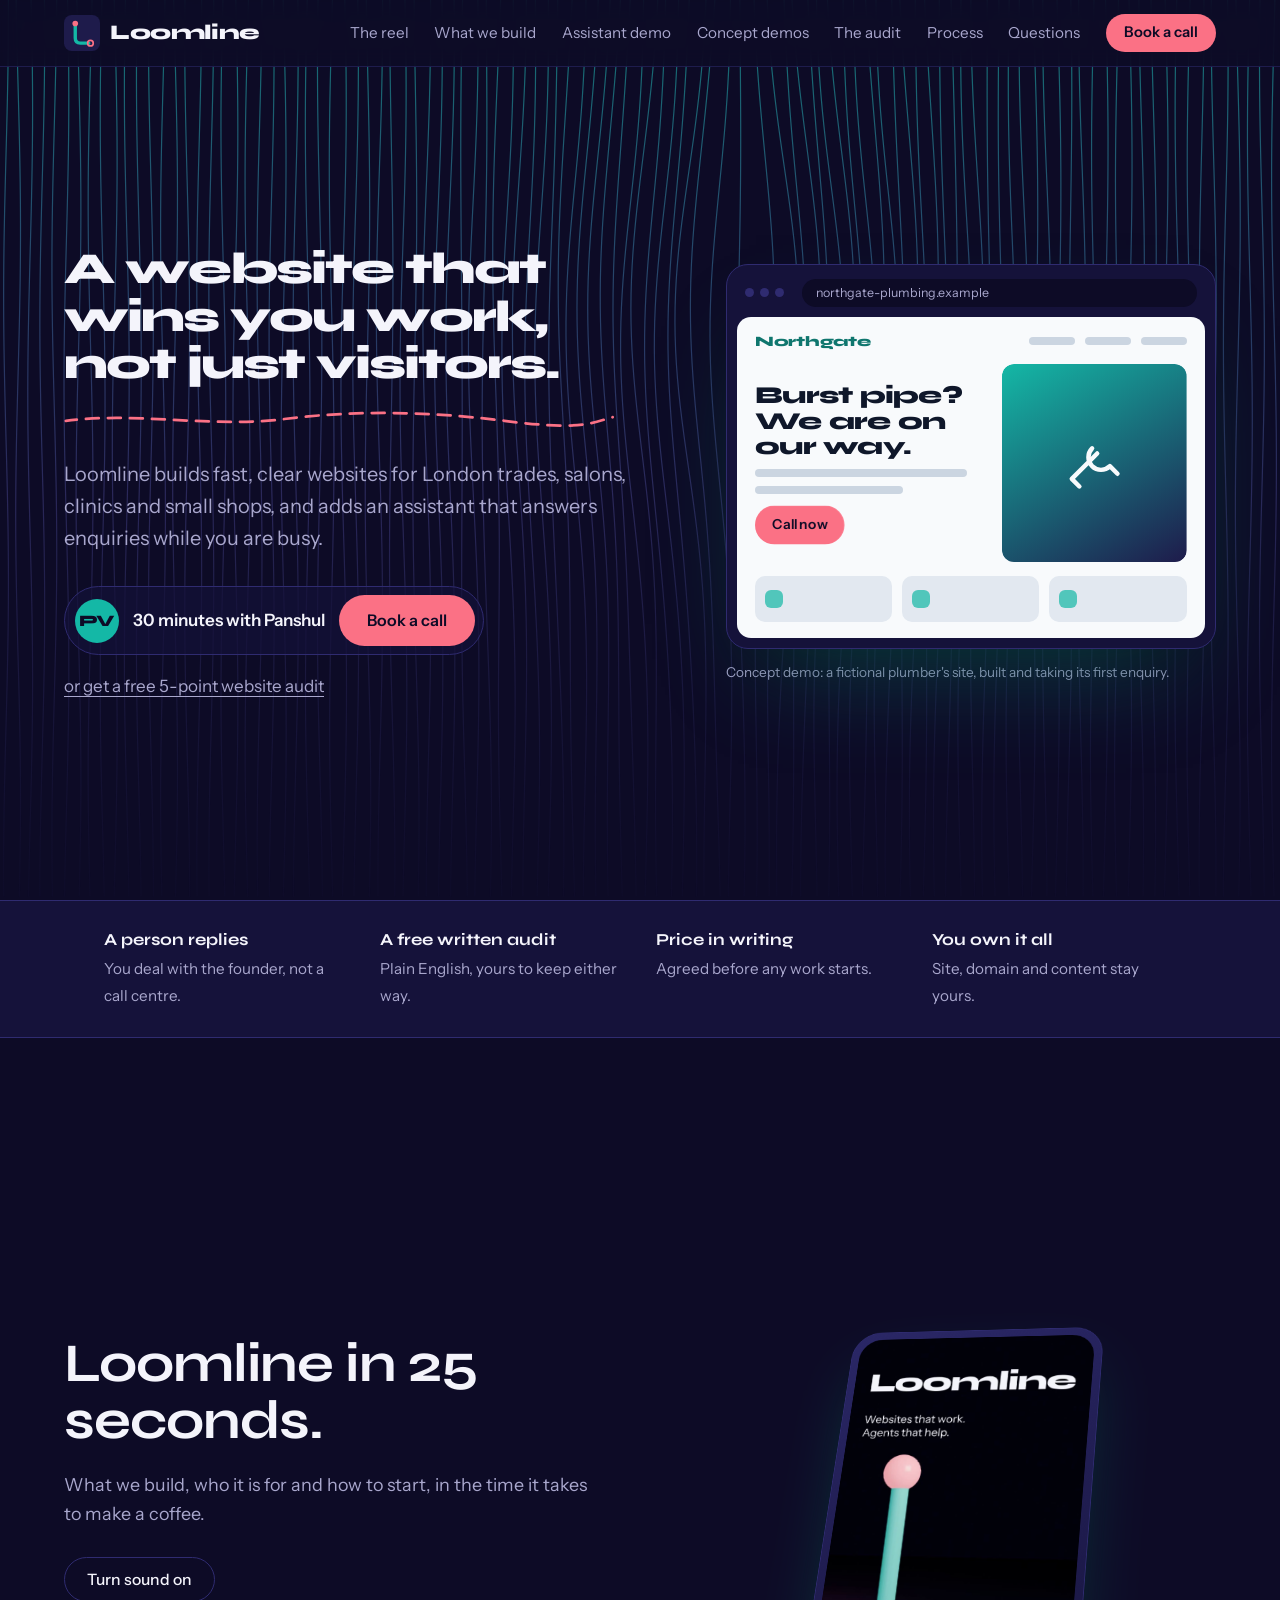
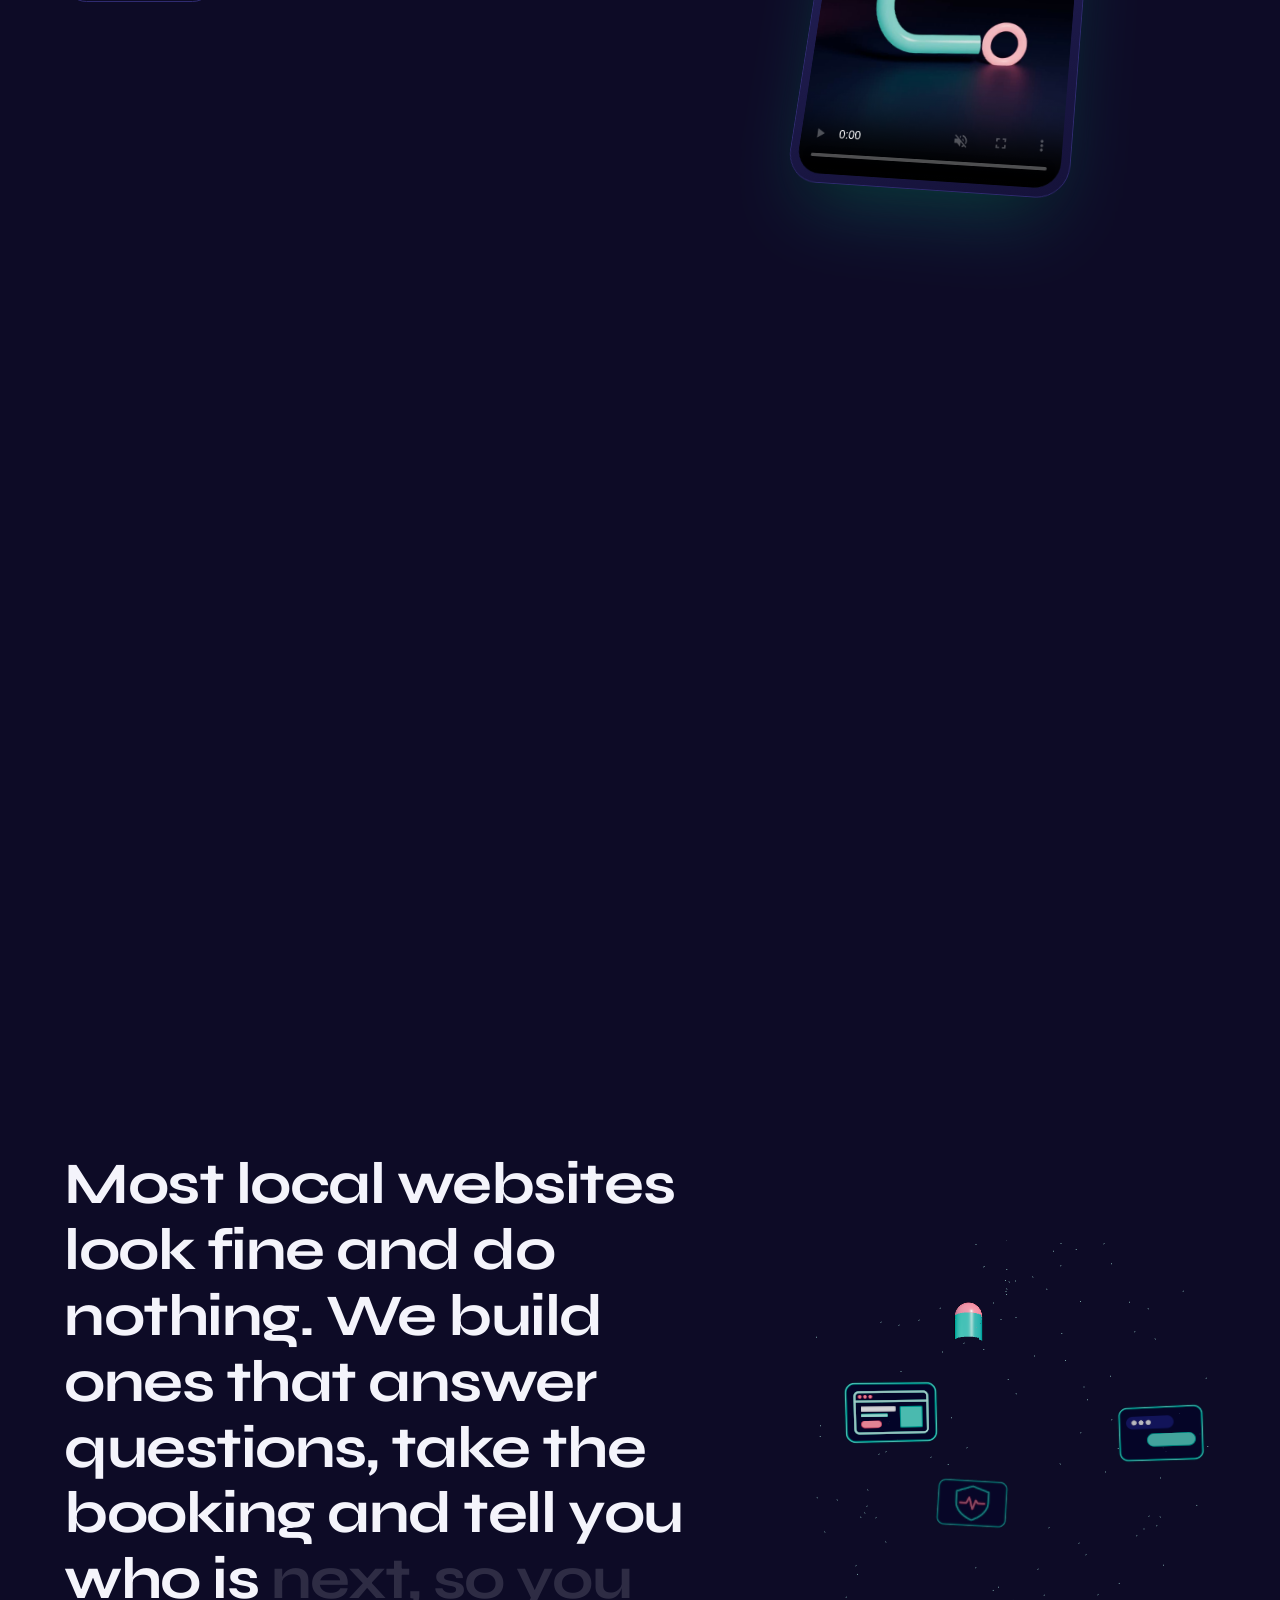
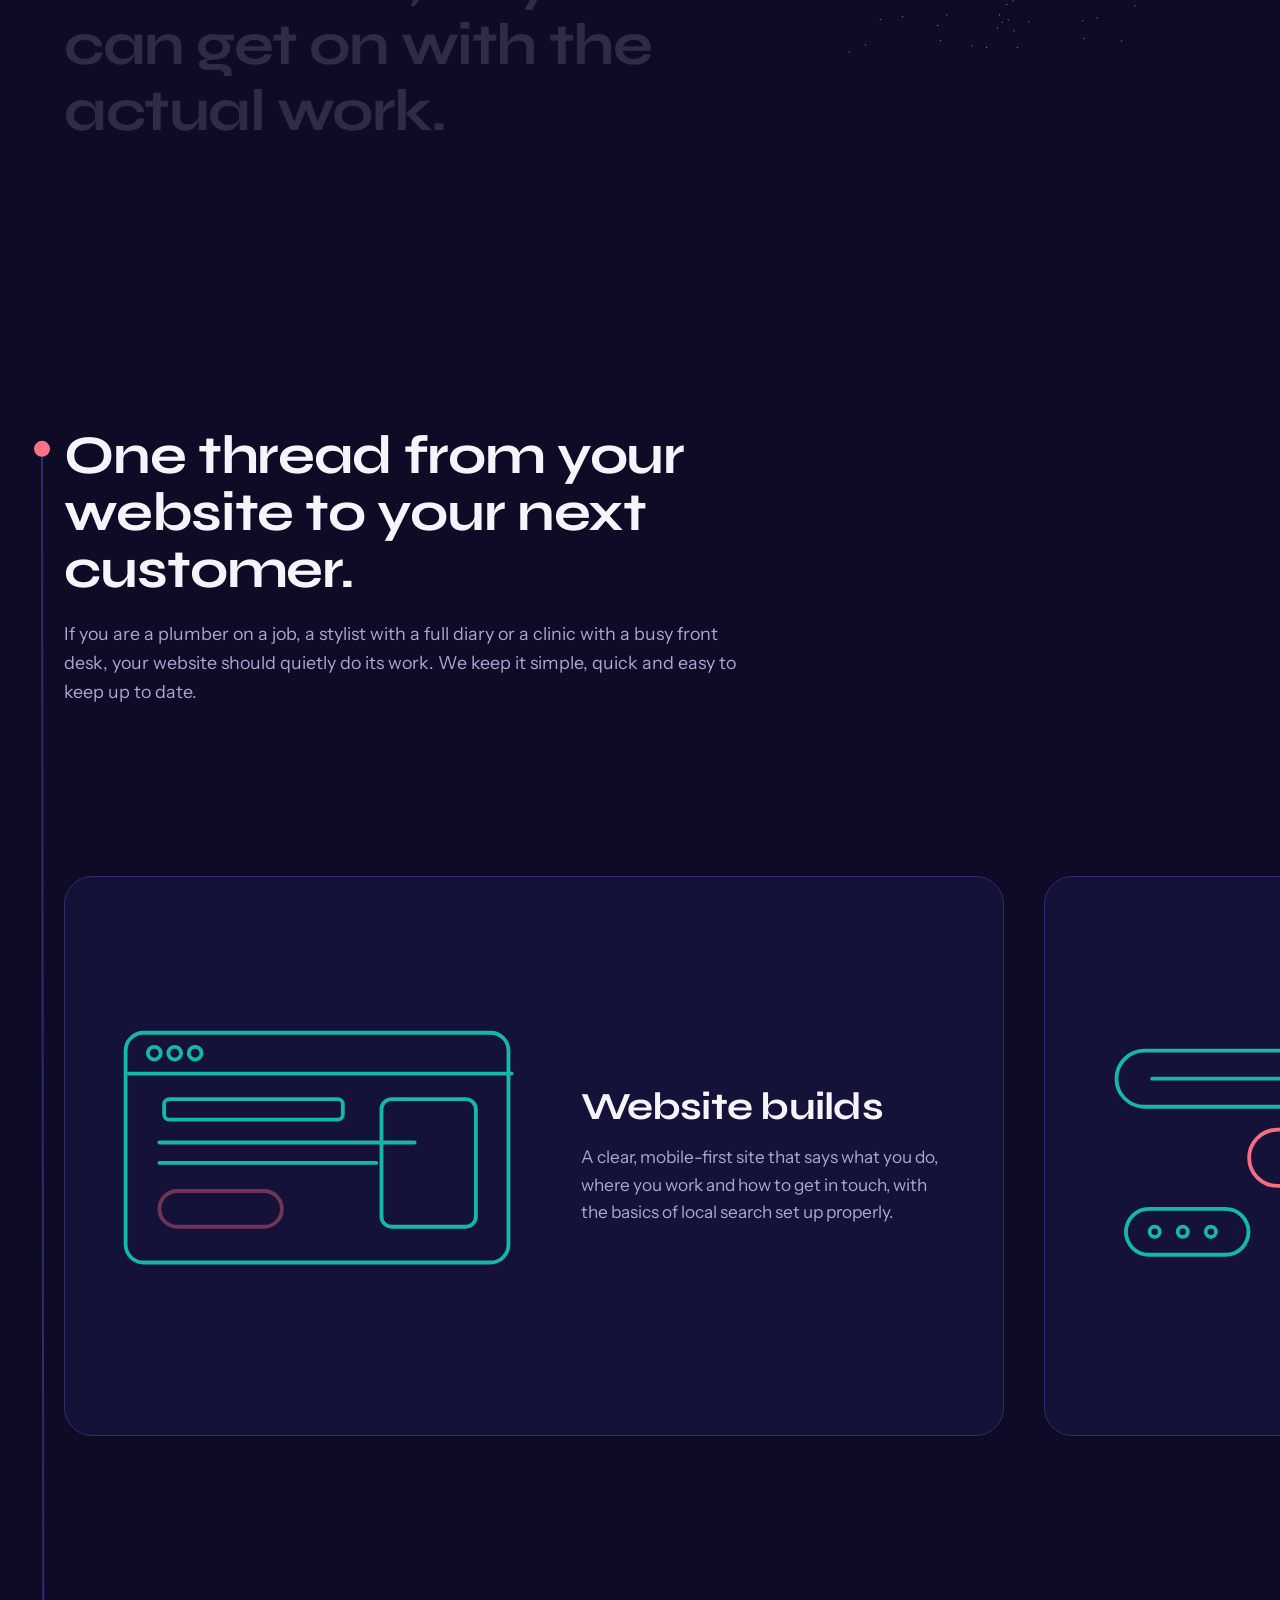
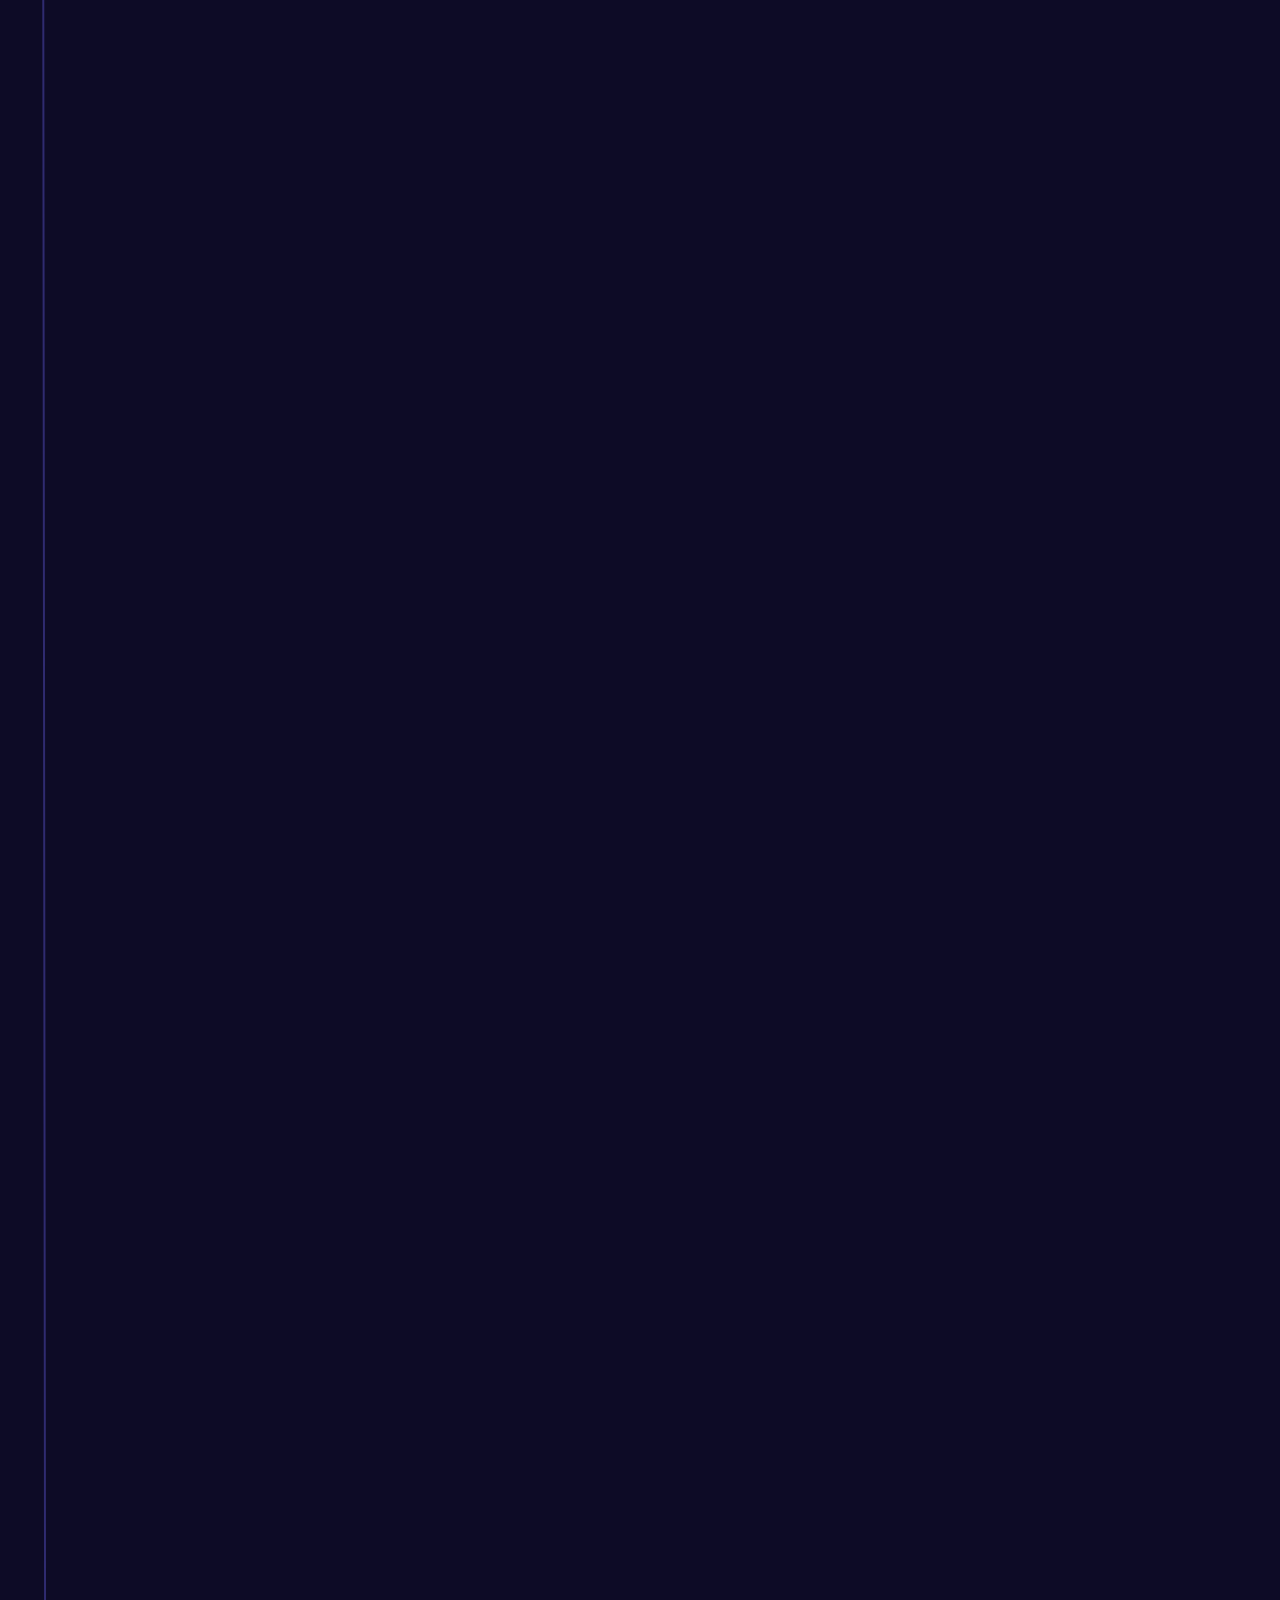
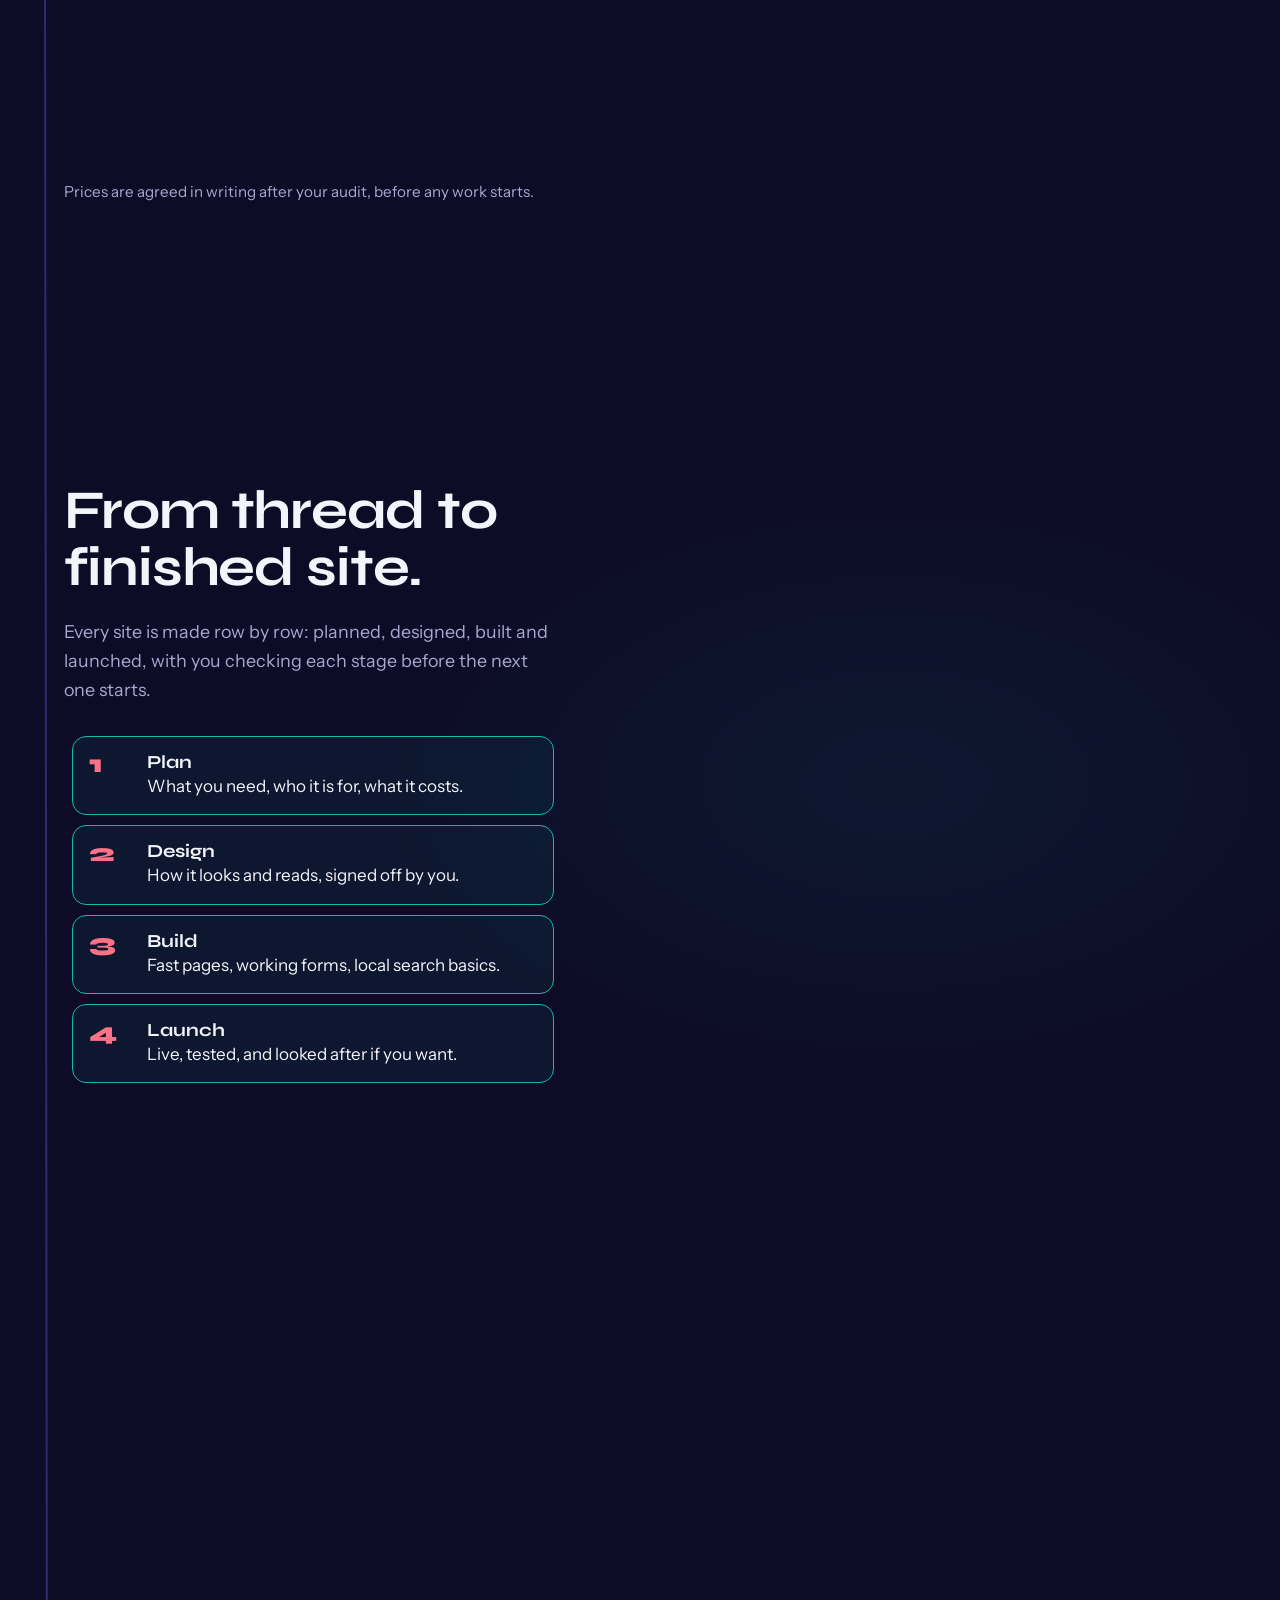
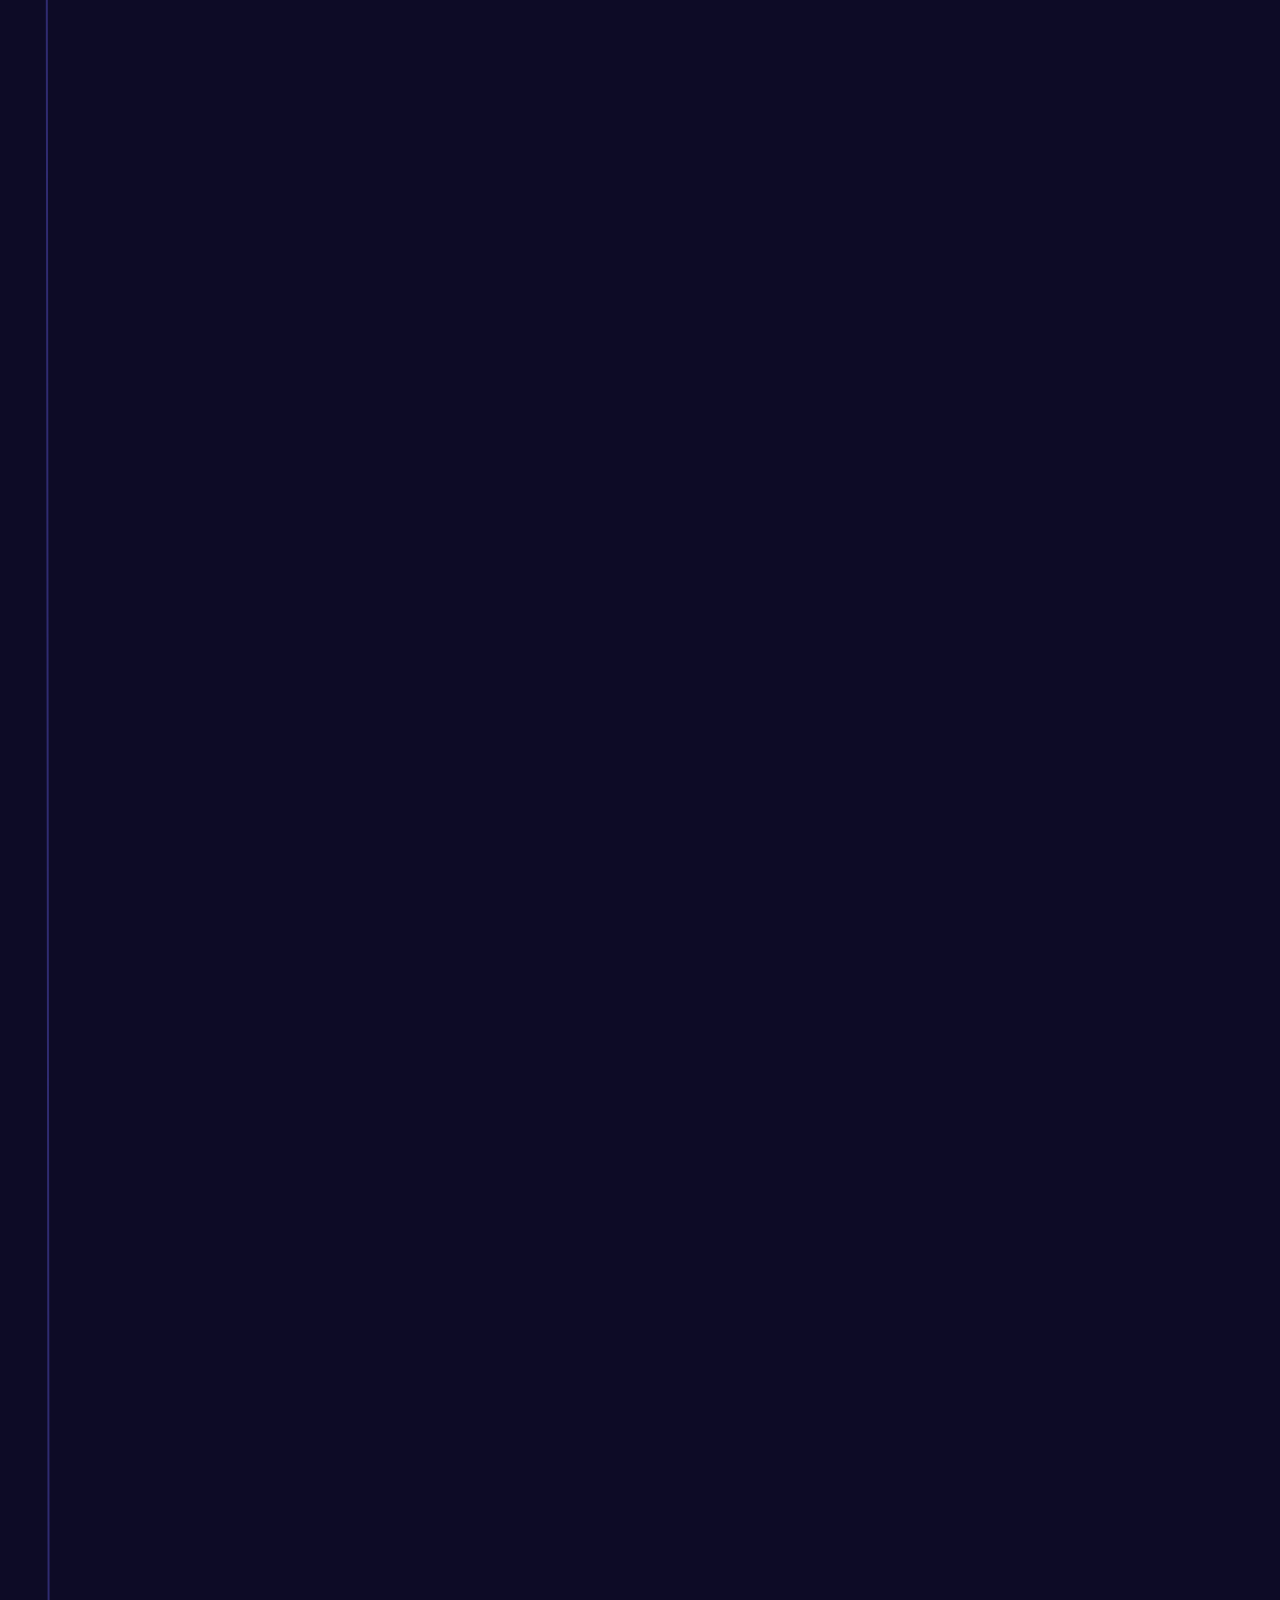
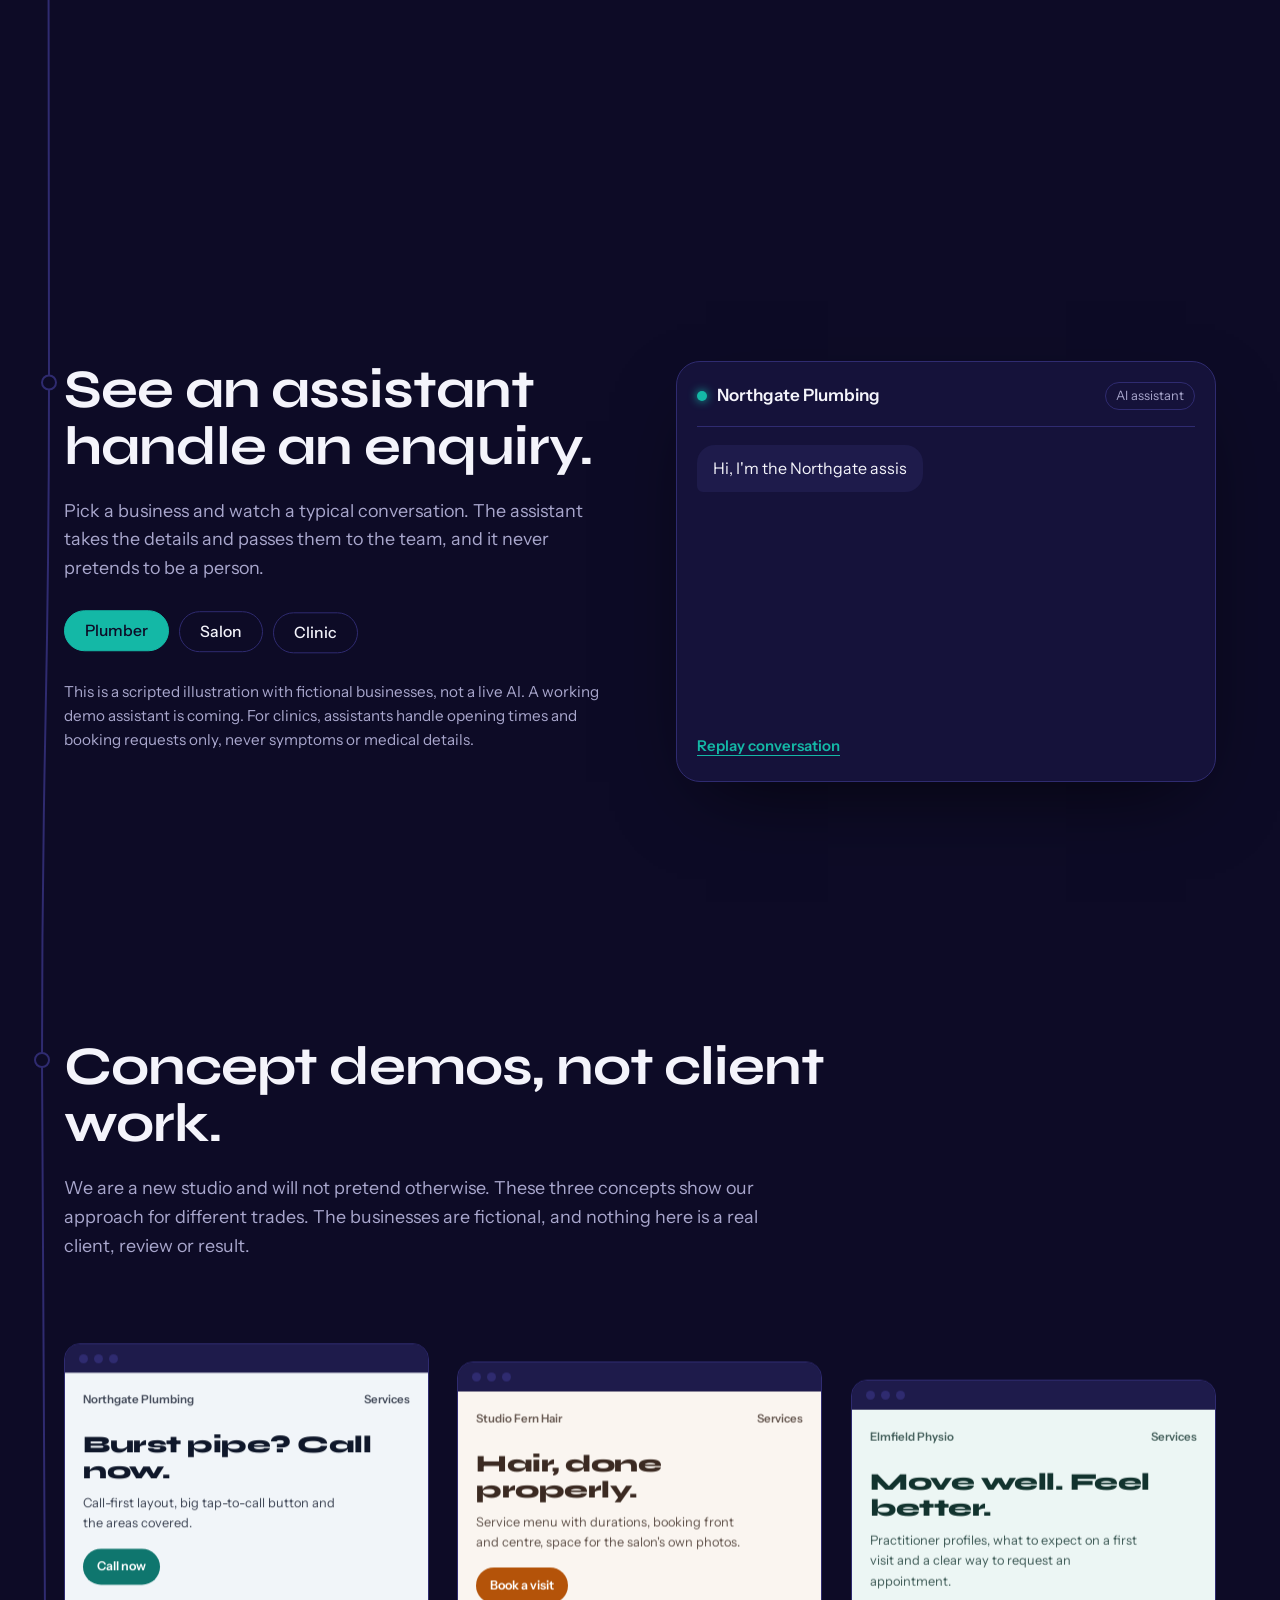
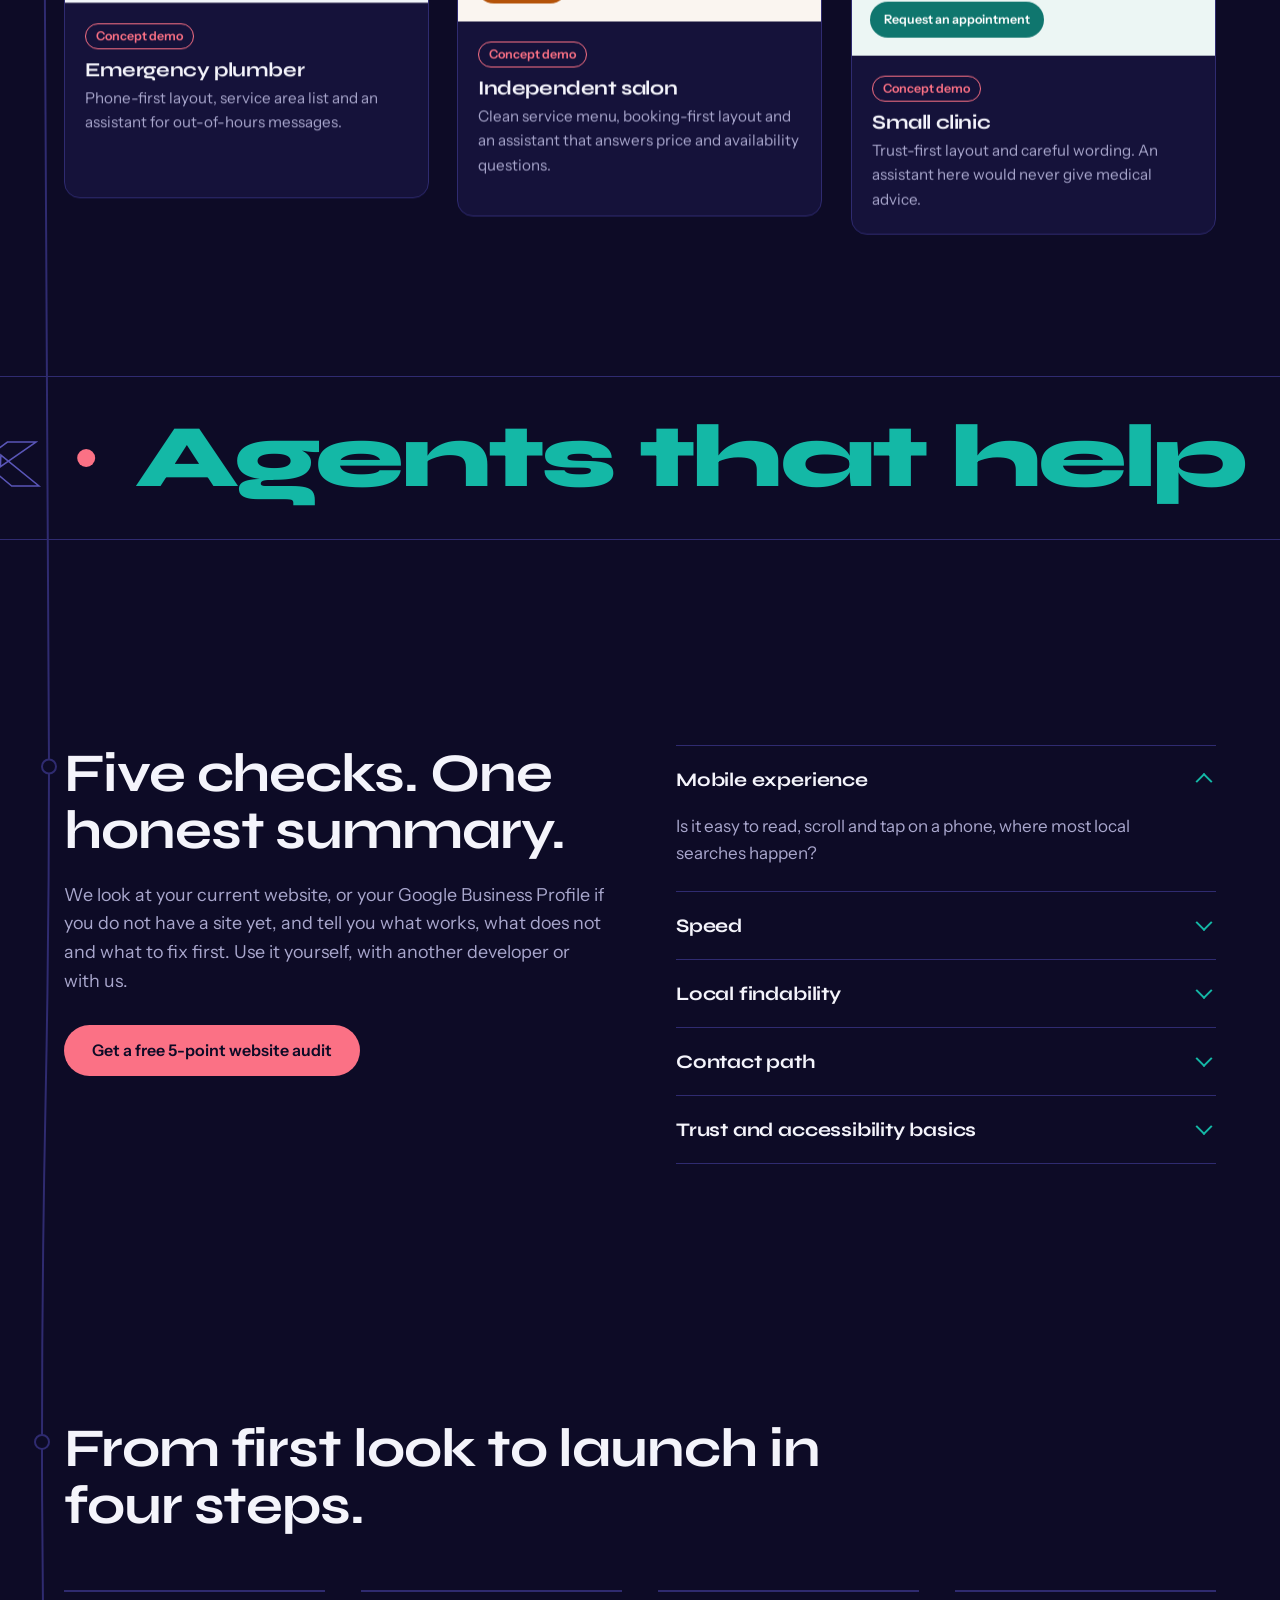
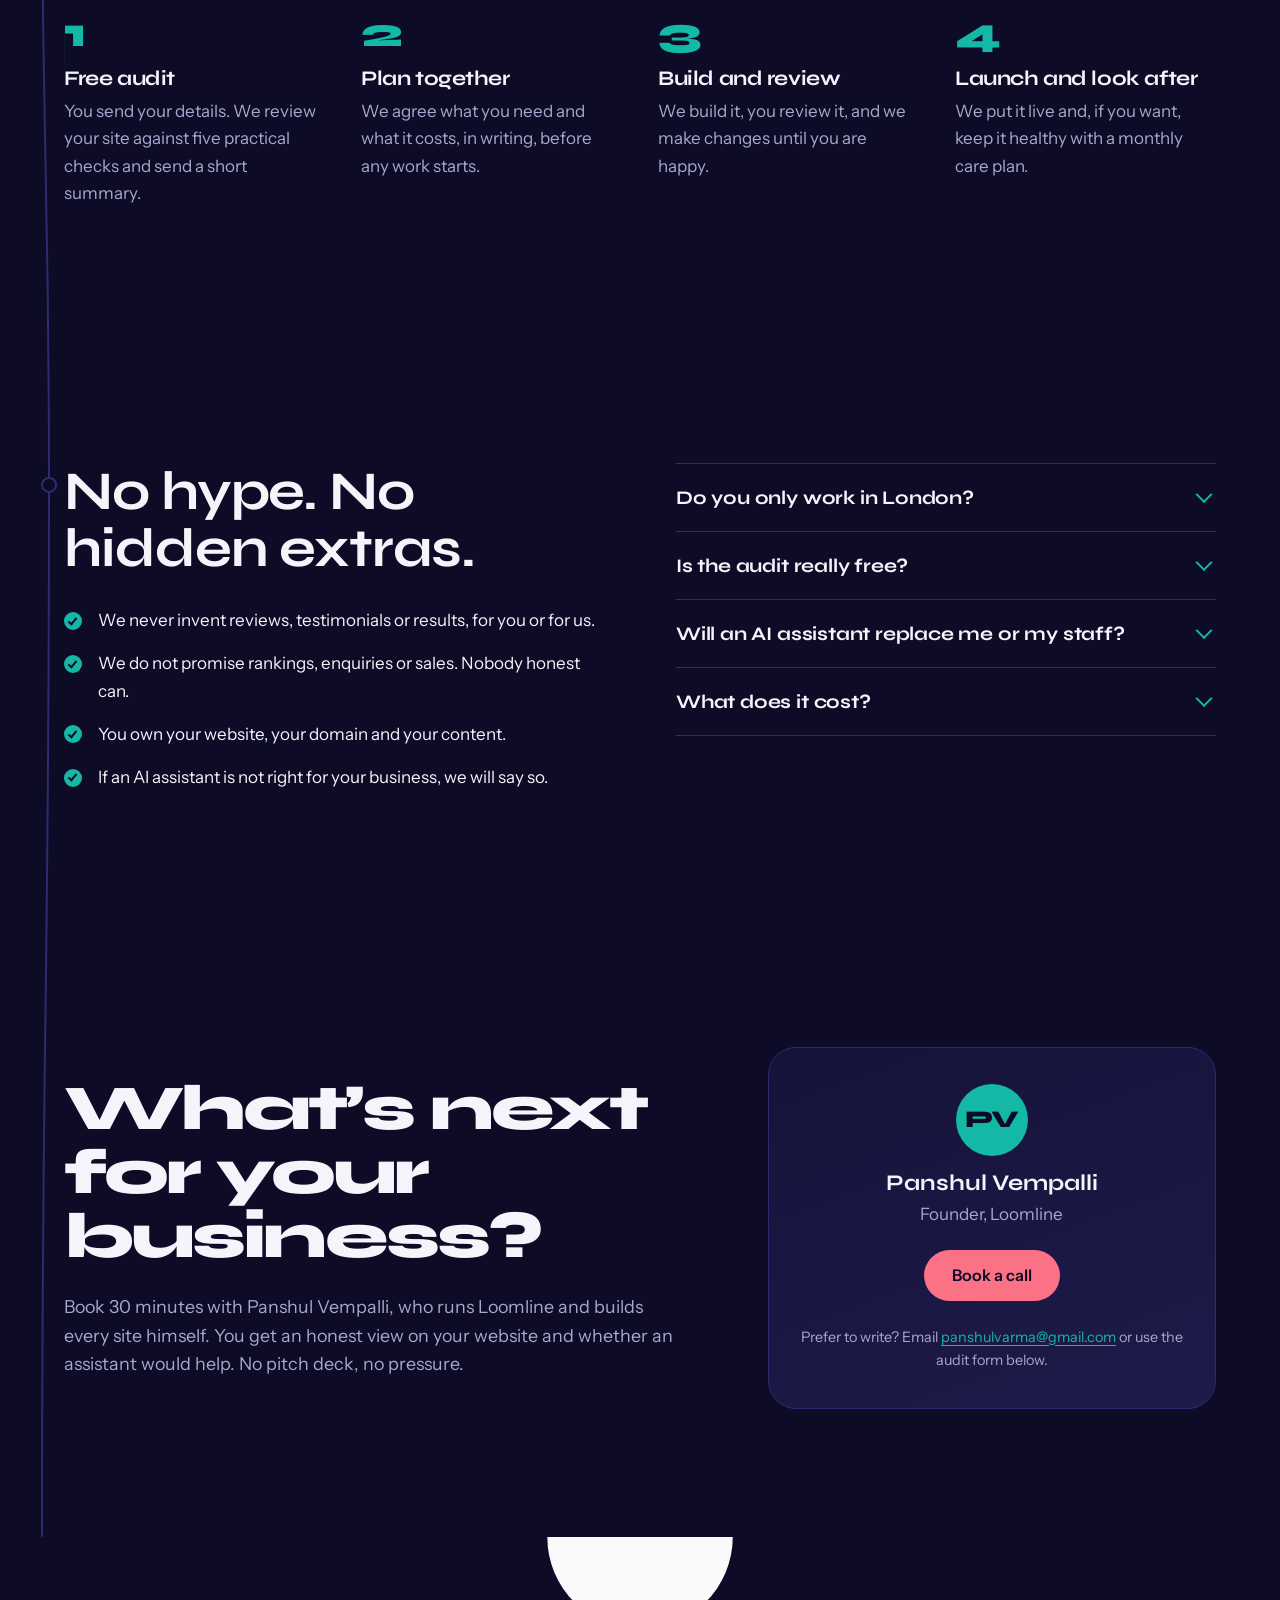
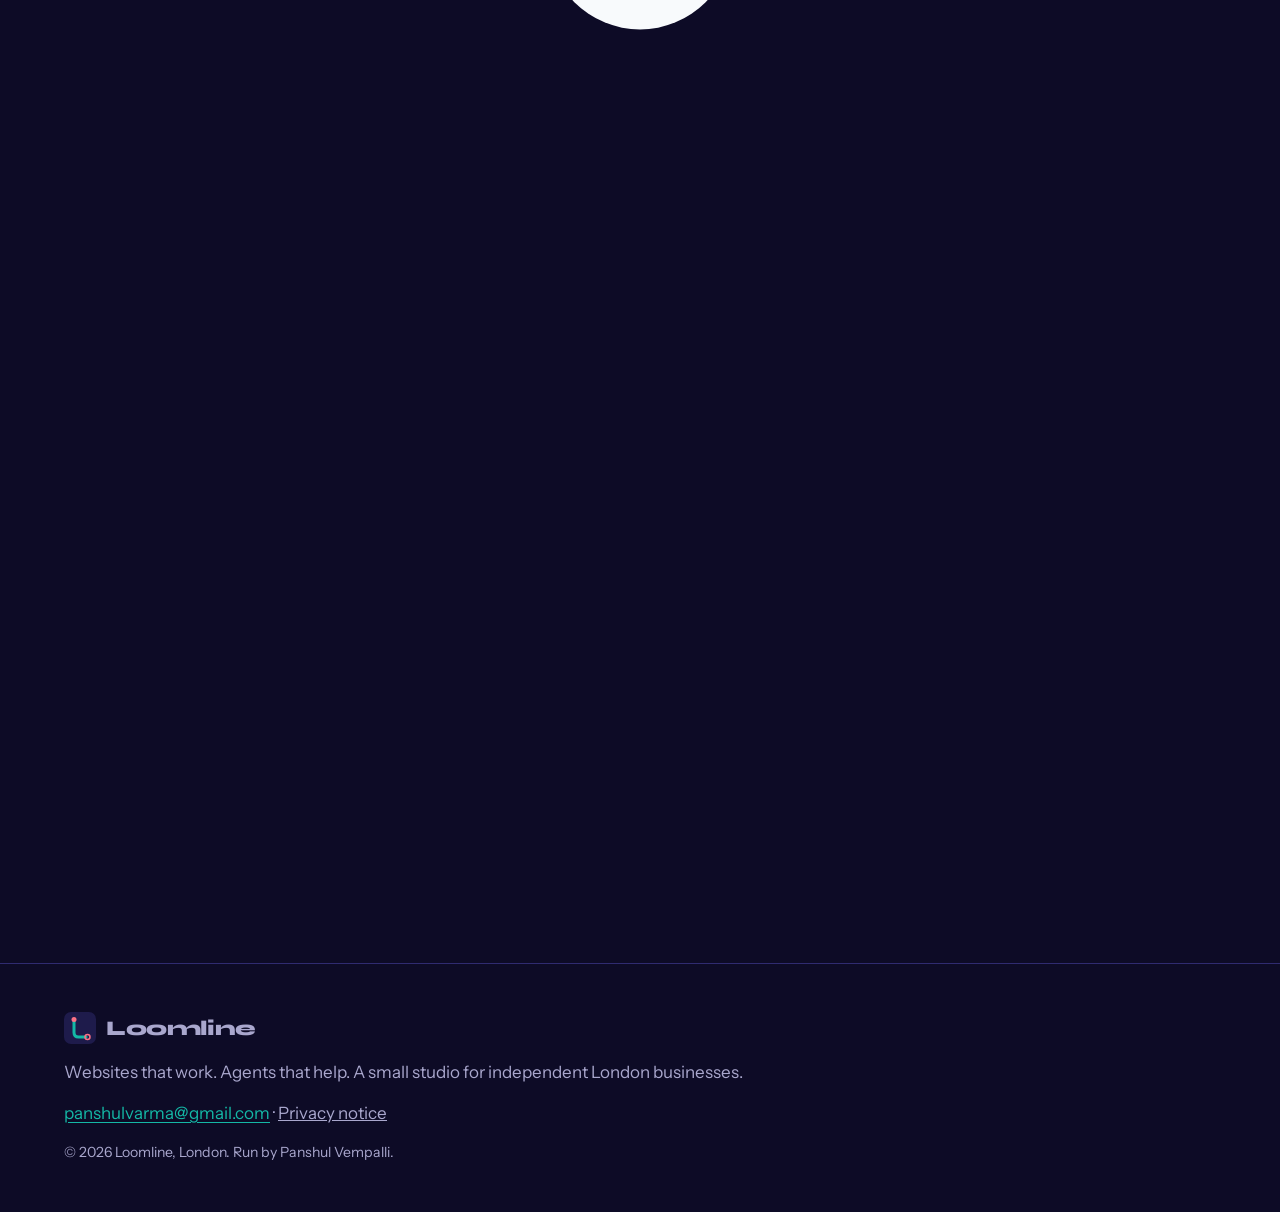
==== commit 08db165d: "Security headers, CSP, honeypot, input sanitisation" ====
--- a/index.html
+++ b/index.html
@@ -6,6 +6,11 @@
 <title>Loomline | Websites and AI assistants for London local businesses</title>
 <meta name="description" content="Loomline builds fast websites and AI enquiry assistants for independent London trades, salons, clinics and small shops. Get a free 5-point website audit.">
 <meta name="theme-color" content="#0D0B26">
+<!-- Security: CSP prevents XSS, clickjacking and data-injection -->
+<meta http-equiv="Content-Security-Policy" content="default-src 'self'; script-src 'self' 'unsafe-inline' cdn.jsdelivr.net cdnjs.cloudflare.com; style-src 'self' 'unsafe-inline'; font-src 'self'; img-src 'self' data:; connect-src 'self' https://api.web3forms.com; frame-ancestors 'none'; form-action 'self' https://api.web3forms.com mailto:; base-uri 'self'; object-src 'none'; upgrade-insecure-requests">
+<meta http-equiv="X-Content-Type-Options" content="nosniff">
+<meta http-equiv="Referrer-Policy" content="strict-origin-when-cross-origin">
+<meta http-equiv="Permissions-Policy" content="camera=(), microphone=(), geolocation=(), payment=()">
 <meta property="og:type" content="website">
 <meta property="og:site_name" content="Loomline">
 <meta property="og:locale" content="en_GB">
